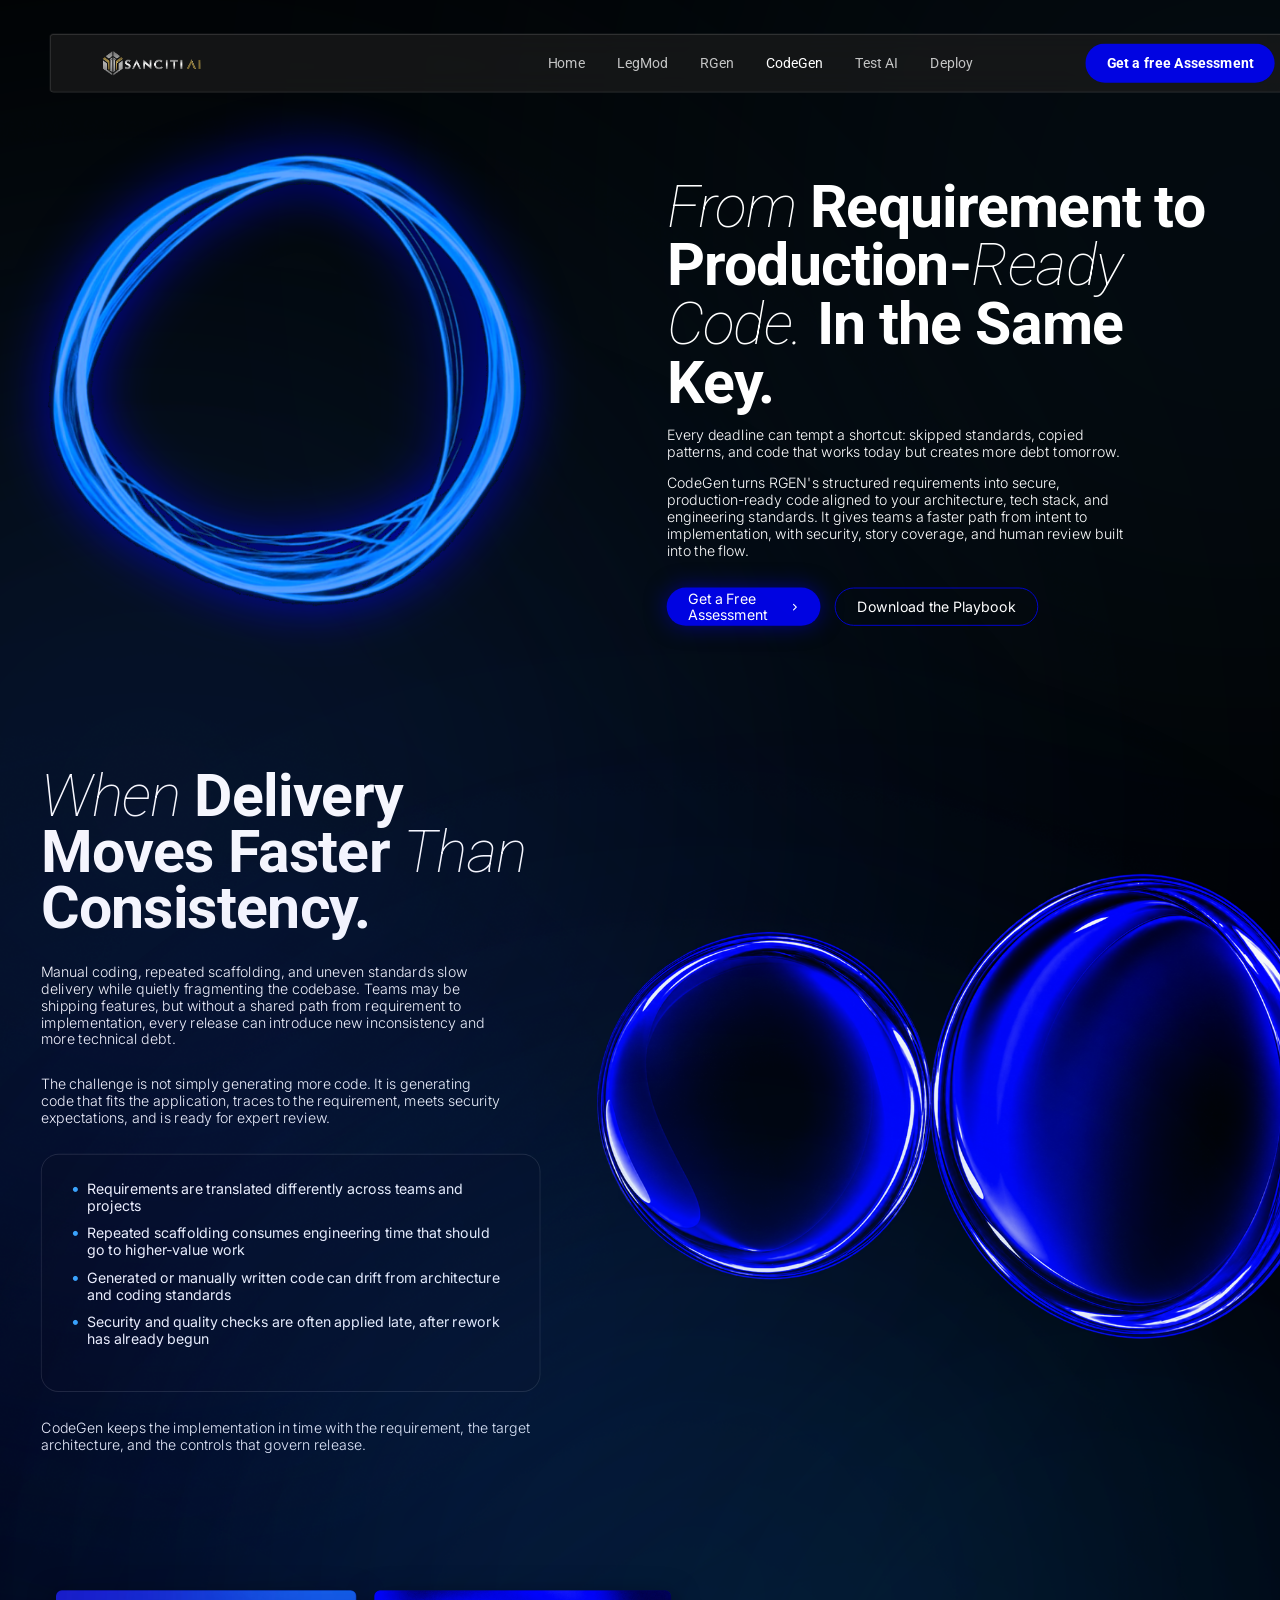
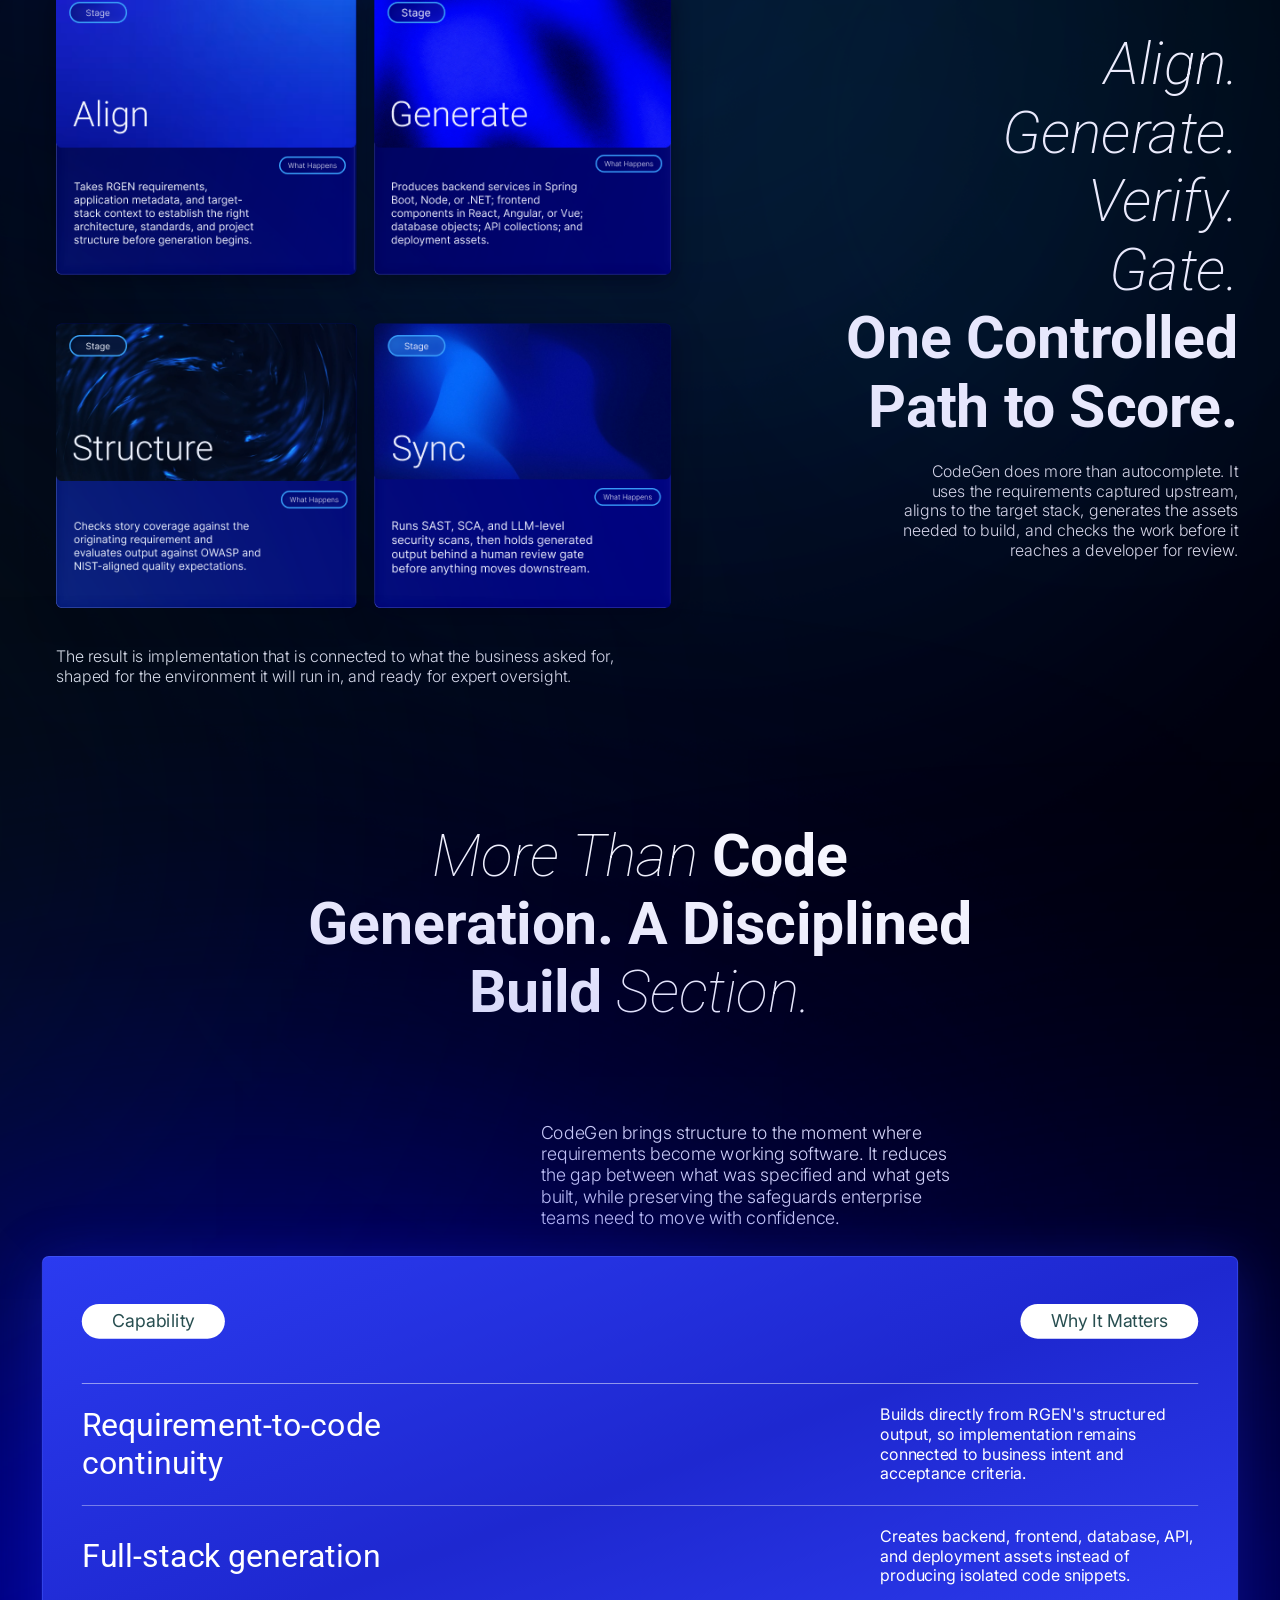
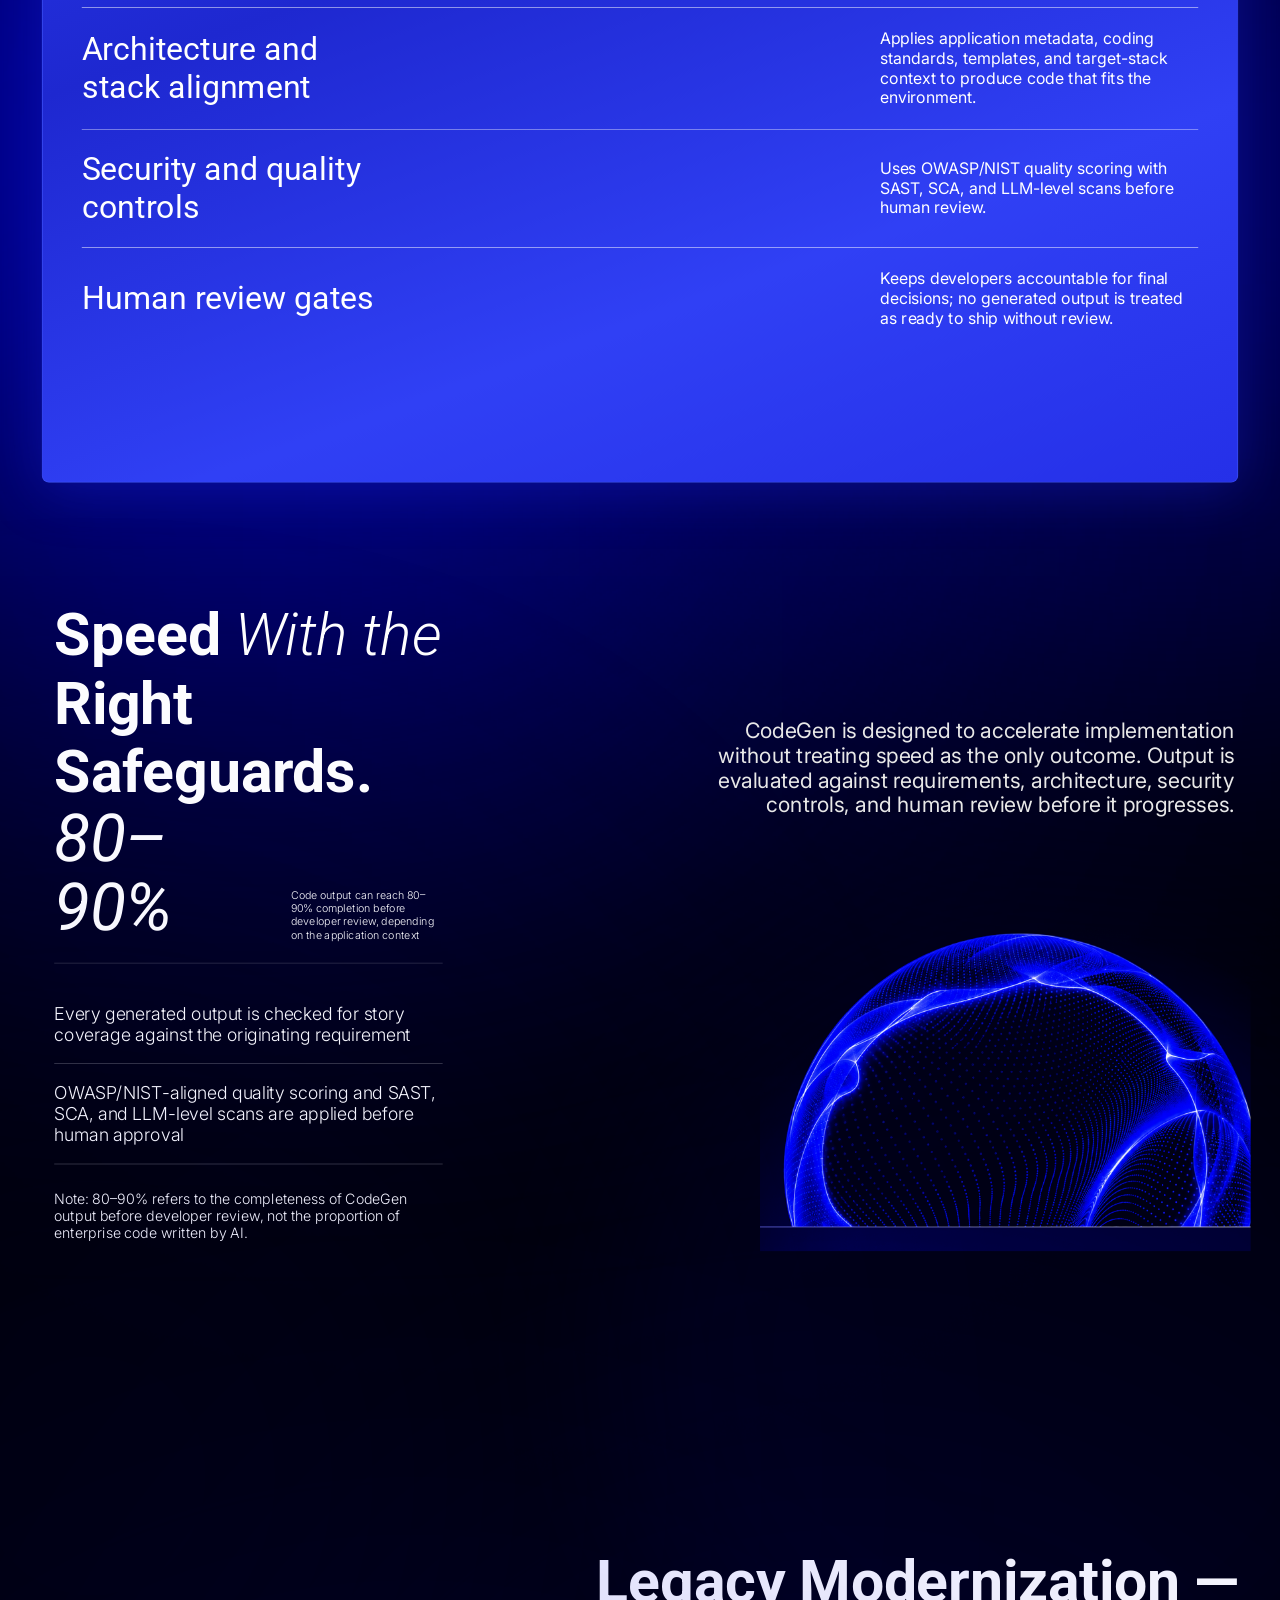
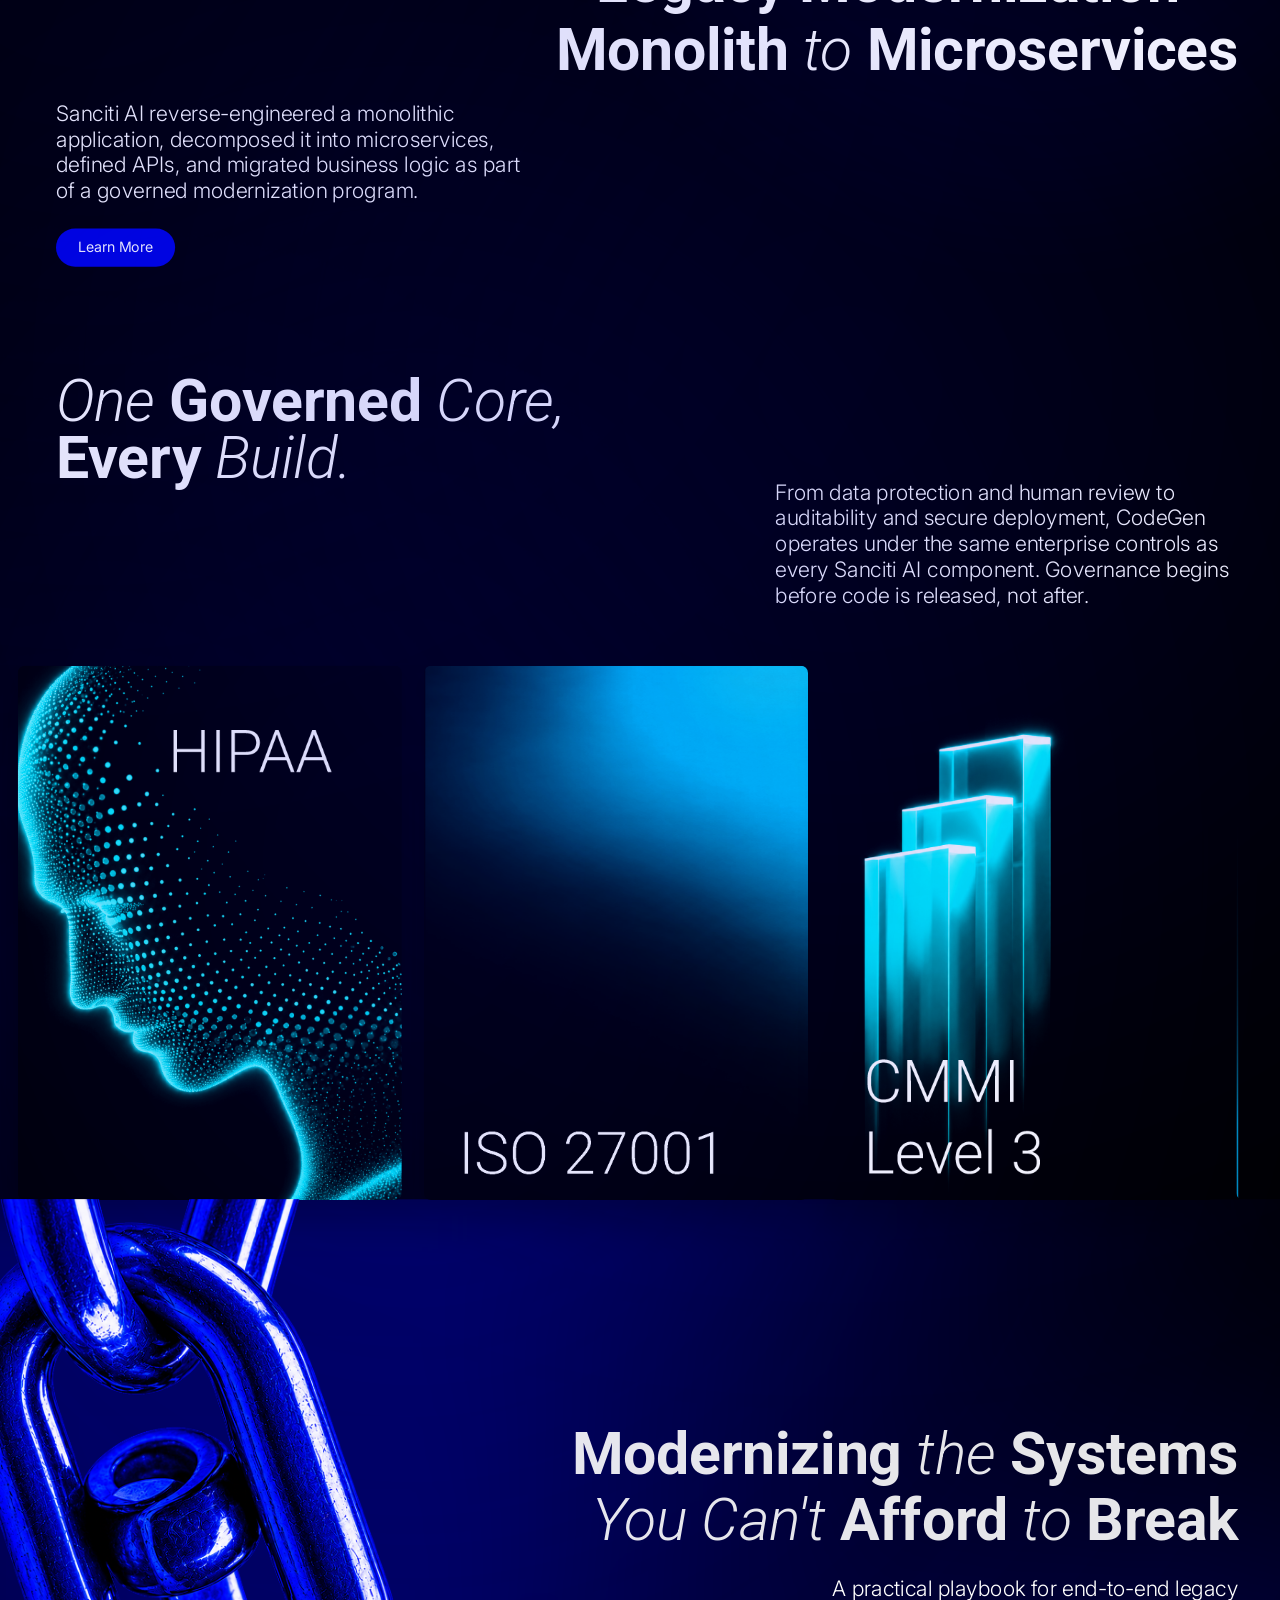
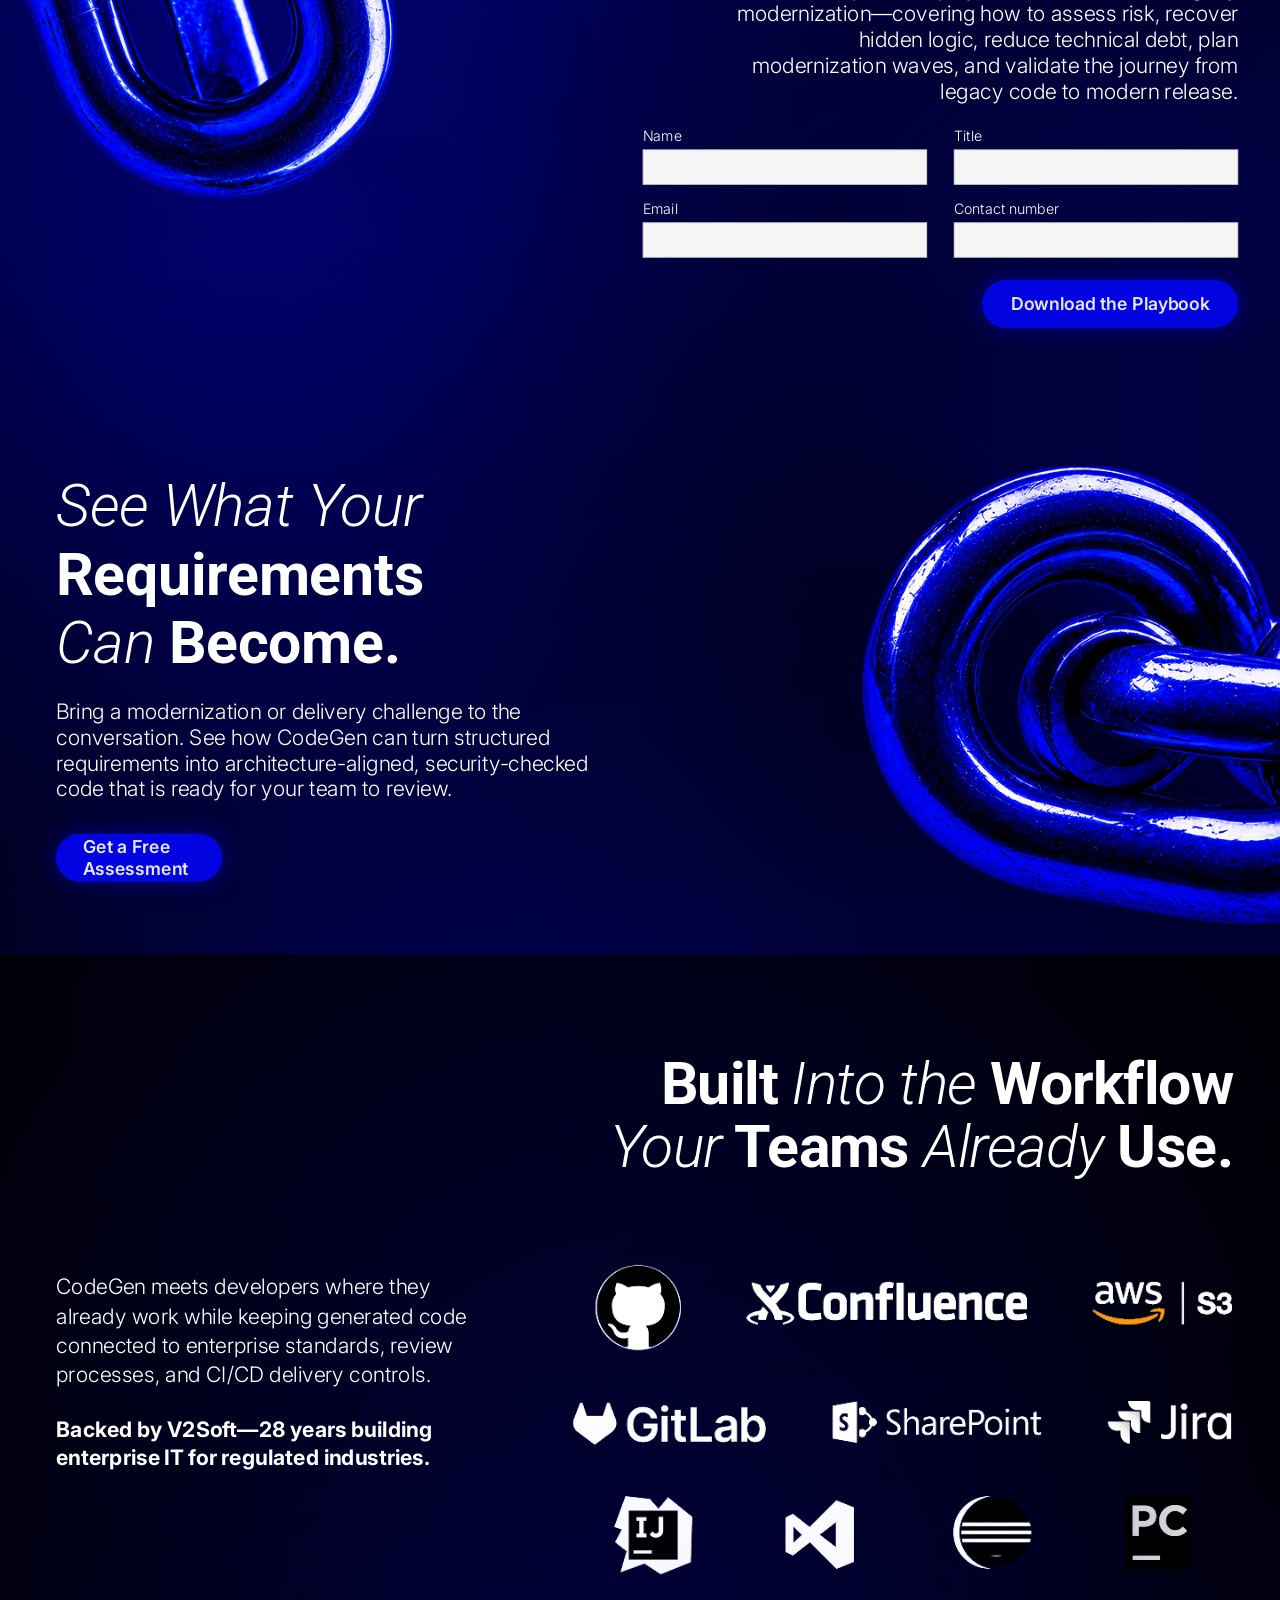
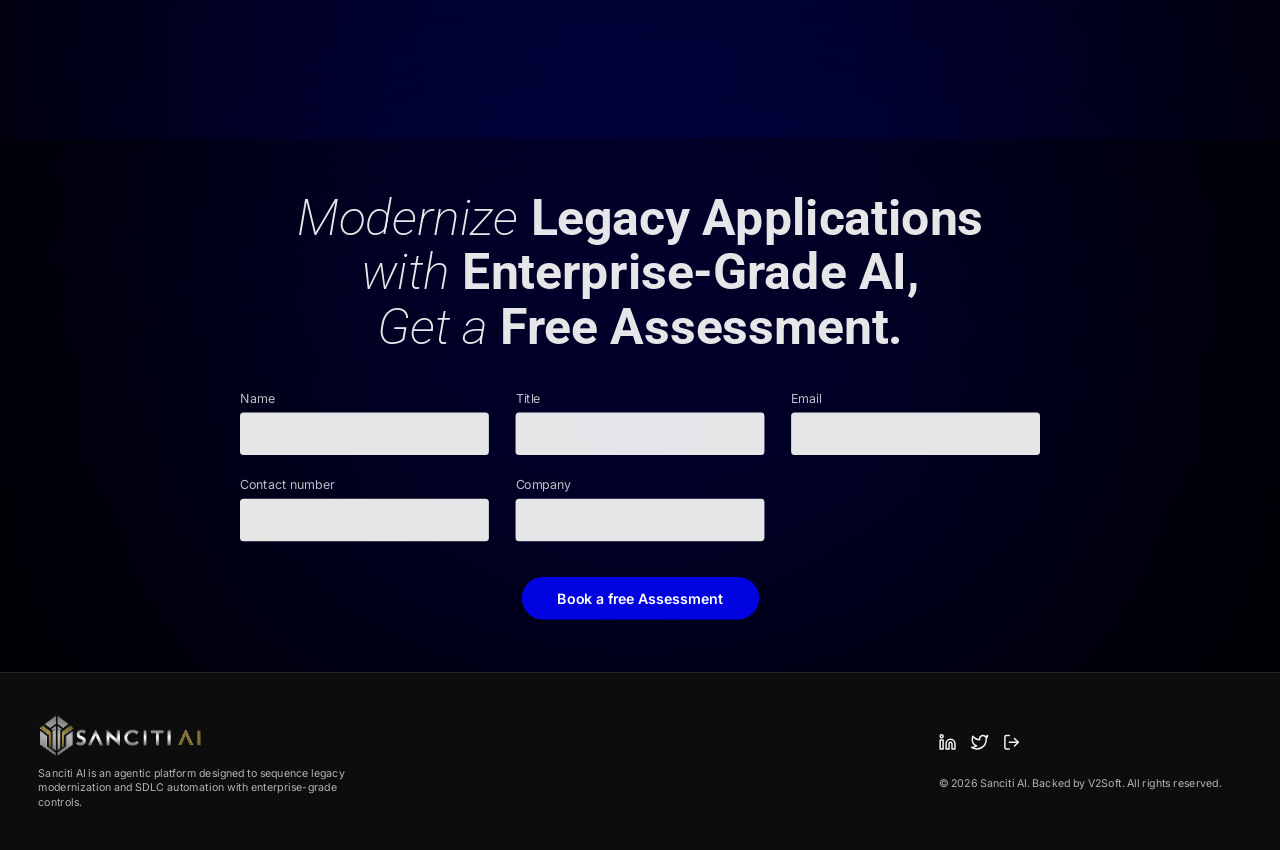
==== codegen.html @ cb91d658 "chore: standardize navigation bar (desktop and mobile) across all pages to match index.html exact pa" ====
<!DOCTYPE html>
<html lang="en">

<head>
  <meta charset="utf-8" />
  <meta content="width=device-width, initial-scale=1.0" name="viewport" />
  <title>Sanciti AI — CodeGen: Autonomous Enterprise Code Generation</title>
  <link href="https://fonts.googleapis.com" rel="preconnect" />
  <link crossorigin="" href="https://fonts.gstatic.com" rel="preconnect" />
  <link
    href="https://fonts.googleapis.com/css2?family=Inter:ital,wght@0,100..900;1,100..900&family=Roboto:ital,wght@0,100..900;1,100..900&display=swap"
    rel="stylesheet" />
  <link href="assets/css/style.css" rel="stylesheet" />
  <link href="assets/css/codegen.css?v=20260905-7" rel="stylesheet" />
  <link href="assets/css/codegen-mobile.css?v=20260905-9" rel="stylesheet" />
</head>

<body class="codegen-body">

  <!-- ================= SCALER FOR DESKTOP (1440px Figma Base Stage) ================= -->
  <div id="scaler">
    <div id="stage" class="codegen-stage" data-width="1440" style="height: 9956px;">

      <!-- ================= AMBIENT GLOW RASTER OVERLAYS (User-provided Figma PNGs) ================= -->
      <img class="cg-glow-img" src="assets/img/CodeGen/ambient-glow (1).png" alt="" style="position:absolute; left:0; top:0; width:1440px; pointer-events:none; z-index:1; mix-blend-mode:screen; opacity:0.28;" />
      <img class="cg-glow-img" src="assets/img/CodeGen/ambient-glow.png" alt="" style="position:absolute; left:0; top:750px; width:1440px; pointer-events:none; z-index:1; mix-blend-mode:screen; opacity:0.25;" />
      <img class="cg-glow-img" src="assets/img/CodeGen/ambient-glow (3).png" alt="" style="position:absolute; left:0; top:2500px; width:1440px; pointer-events:none; z-index:1; mix-blend-mode:screen; opacity:0.27;" />
      <img class="cg-glow-img" src="assets/img/CodeGen/ambient-glow (4).png" alt="" style="position:absolute; left:0; top:5400px; width:1149px; pointer-events:none; z-index:1; mix-blend-mode:screen; opacity:0.25;" />
      <img class="cg-glow-img" src="assets/img/CodeGen/codegen_playbook_cta_bg.png" alt="" style="position:absolute; left:0; top:6749px; width:1440px; height:1525px; pointer-events:none; z-index:1;" />

      <!-- ================= EXACT FIGMA CSS ROOT AMBIENT GLOWS ================= -->
      <div class="cg-ambient-glow" style="position:absolute; width:1383px; height:1288px; left:-520px; top:256px; background:#3FAEFF; opacity:0.13; filter:blur(300px); pointer-events:none; z-index:1;"></div>
      <div class="cg-ambient-glow" style="position:absolute; width:987px; height:987px; left:902px; top:-265px; background:#3FAEFF; opacity:0.13; filter:blur(355px); pointer-events:none; z-index:1;"></div>
      <div class="cg-ambient-glow" style="position:absolute; width:900px; height:900px; left:800px; top:1500px; background:rgba(42, 214, 223, 0.2); opacity:0.1; filter:blur(90px); pointer-events:none; z-index:1;"></div>
      <div class="cg-ambient-glow" style="position:absolute; width:959px; height:963px; left:691px; top:4645px; background:#0104E1; opacity:0.08; filter:blur(90px); pointer-events:none; z-index:1;"></div>
      <div class="cg-ambient-glow" style="position:absolute; width:1190px; height:1155px; left:-161px; top:7792px; background:rgba(1, 4, 225, 0.4); opacity:0.13; filter:blur(300px); pointer-events:none; z-index:1;"></div>
      <div class="cg-ambient-glow" style="position:absolute; width:1096px; height:1484px; left:171px; top:8286px; background:#0104E1; opacity:0.13; filter:blur(300px); pointer-events:none; z-index:1;"></div>

      <!-- ================= NAV ================= -->
      <div class="abs desktop-nav" style="left:0; right:0; margin:0 auto; top:38px; width:1400px; height:66px; z-index:50;">
        <div class="abs"
          style="left:0; top:0; width:100%; height:100%; background:rgba(30, 30, 30, 0.65); backdrop-filter:blur(16px); -webkit-backdrop-filter:blur(16px); border:1px solid rgba(255, 255, 255, 0.15); border-radius:4px;">
        </div>
        <a class="abs" href="index.html"
          style="left:59px; top:17px; display:flex; align-items:center; z-index:10;">
          <img alt="Sanciti AI" src="assets/img/sancitiailogo.png"
            style="height:32px; width:auto; object-fit:contain;" />
        </a>
        <div class="abs font-disp desktop-nav-menu"
          style="display:flex; align-items:center; left:560px; top:23px; width:600px; font-size:16px; gap:36px; color:#fff;">
          <span class="nav-link" style="color:rgba(255,255,255,.75); cursor:pointer;" onclick="window.location.href='index.html';">Home</span>
          <span class="nav-link" style="color:rgba(255,255,255,.75); cursor:pointer;" onclick="window.location.href='legmod.html';">LegMod</span>
          <span class="nav-link" style="color:rgba(255,255,255,.75); cursor:pointer;" onclick="window.location.href='rgen.html';">RGen</span>
          <span class="nav-link" style="color:#fff; cursor:pointer;" onclick="window.location.href='codegen.html';">CodeGen</span>
          <span class="nav-link" style="color:rgba(255,255,255,.75); cursor:pointer;" onclick="window.location.href='testai.html';">Test AI</span>
          <span class="nav-link" style="color:rgba(255,255,255,.75); cursor:pointer;" onclick="window.location.href='deploy.html';">Deploy</span>
        </div>
        <div class="abs pill"
          style="right:22px; top:11px; padding:0 24px; height:44px; background:#0104E1; border-radius:999px; display:flex; align-items:center; justify-content:center; cursor:pointer;"
          onclick="scrollToAssessment(event)">
          <span class="font-disp" style="color:#FFFFFF; font-size:16px; font-weight:bold; white-space:nowrap;">Get a free Assessment</span>
        </div>
      </div>

      <!-- ================= 1. HERO SECTION (0 - 850px) ================= -->
      <section class="cg-hero">
        <!-- Left: Glowing Blue Orbital Cadenza Ring Animation -->
        <div class="cg-hero-visual">
          <video class="cg-hero-circle-vid" id="cgHeroVidDesk" autoplay loop muted playsinline webkit-playsinline aria-label="Sanciti CodeGen Logic Ring Video">
            <source src="assets/vids/circle-animation.webm" type="video/webm">
            <source src="assets/vids/circle-animation.mp4" type="video/mp4">
          </video>
          <canvas id="cgHeroCanvasDesk" class="cg-hero-circle-canvas" width="550" height="550"></canvas>
        </div>

        <!-- Right: Hero Typography Block -->
        <div class="cg-hero-text-block">
          <h1 class="cg-hero-heading">
            <span class="light-italic">From</span> <span class="bold-white">Requirement to</span><br />
            <span class="bold-white">Production-</span><span class="light-italic">Ready</span><br />
            <span class="light-italic">Code.</span> <span class="bold-white">In the Same</span><br />
            <span class="bold-white">Key.</span>
          </h1>
          <p class="cg-hero-desc">
            Every deadline can tempt a shortcut: skipped standards, copied patterns, and code that works today but creates more debt tomorrow.
          </p>
          <p class="cg-hero-desc">
            CodeGen turns RGEN's structured requirements into secure, production-ready code aligned to your architecture, tech stack, and engineering standards. It gives teams a faster path from intent to implementation, with security, story coverage, and human review built into the flow.
          </p>
          <div class="cg-hero-cta-row">
            <a class="cg-btn-primary" href="javascript:void(0)" onclick="scrollToAssessment(event)">
              <span>Get a Free Assessment</span>
              <svg width="16" height="16" viewBox="0 0 16 16" fill="none">
                <path d="M6 3L11 8L6 13" stroke="#FFFFFF" stroke-width="2" stroke-linecap="round" stroke-linejoin="round" />
              </svg>
            </a>
            <a class="cg-btn-secondary" href="javascript:void(0)" onclick="scrollToAssessment(event)">
              <span>Download the Playbook</span>
            </a>
          </div>
        </div>
      </section>

      <!-- ================= 2. CHALLENGE SECTION (800 - 1664px) ================= -->
      <section class="cg-challenge">
        <!-- Figma Challenge Section Glows -->
        <div class="cg-sec-glow" style="position:absolute; width:1465px; height:1364px; left:-560px; top:-17px; background:rgba(1, 4, 225, 0.5); opacity:0.13; filter:blur(300px); pointer-events:none; z-index:1;"></div>
        <div class="cg-sec-glow" style="position:absolute; width:1136px; height:1136px; left:212px; top:431px; background:rgba(42, 214, 223, 0.7); opacity:0.13; filter:blur(300px); pointer-events:none; z-index:1;"></div>

        <div class="cg-challenge-left">
          <h2 class="cg-challenge-heading">
            <span class="light-italic">When</span> <span class="bold-white">Delivery</span><br />
            <span class="bold-white">Moves Faster</span> <span class="light-italic">Than</span><br />
            <span class="bold-white">Consistency.</span>
          </h2>
          <p class="cg-challenge-desc">
            Manual coding, repeated scaffolding, and uneven standards slow delivery while quietly fragmenting the codebase. Teams may be shipping features, but without a shared path from requirement to implementation, every release can introduce new inconsistency and more technical debt.
          </p>
          <p class="cg-challenge-desc">
            The challenge is not simply generating more code. It is generating code that fits the application, traces to the requirement, meets security expectations, and is ready for expert review.
          </p>
          <!-- Challenge Glass Card -->
          <div class="cg-challenge-card">
            <ul class="cg-challenge-list">
              <li>Requirements are translated differently across teams and projects</li>
              <li>Repeated scaffolding consumes engineering time that should go to higher-value work</li>
              <li>Generated or manually written code can drift from architecture and coding standards</li>
              <li>Security and quality checks are often applied late, after rework has already begun</li>
            </ul>
          </div>
          <p class="cg-challenge-foot">
            CodeGen keeps the implementation in time with the requirement, the target architecture, and the controls that govern release.
          </p>
        </div>

        <div class="cg-challenge-right">
          <img class="cg-challenge-spheres" src="assets/img/CodeGen/codegen_blue_spheres.png" alt="Blue Glass Spheres Visual" />
        </div>
      </section>

      <!-- ================= 3. HOW IT WORKS / PIPELINE STAGES (1664 - 2700px) ================= -->
      <section class="cg-how-it-works">
        <!-- Figma How-It-Works Glows -->
        <div class="cg-sec-glow" style="position:absolute; width:1383px; height:1288px; left:-1027px; top:421px; background:rgba(63, 174, 255, 0.8); opacity:0.13; filter:blur(300px); pointer-events:none; z-index:1;"></div>
        <div class="cg-sec-glow" style="position:absolute; width:1504px; height:1667px; left:211px; top:-295px; background:rgba(1, 4, 225, 0.8); opacity:0.13; filter:blur(300px); pointer-events:none; z-index:1;"></div>

        <!-- 4 Stage Cards Grid -->
        <div class="cg-stages-grid">
          <!-- Stage 1: Align -->
          <div class="cg-stage-card">
            <img src="assets/img/CodeGen/Group_16.png" alt="Stage 1: Align" style="width: 100%; height: 100%; object-fit: contain; display: block;" />
          </div>

          <!-- Stage 2: Generate -->
          <div class="cg-stage-card">
            <img src="assets/img/CodeGen/Group_15.png" alt="Stage 2: Generate" style="width: 100%; height: 100%; object-fit: contain; display: block;" />
          </div>

          <!-- Stage 3: Structure -->
          <div class="cg-stage-card">
            <img src="assets/img/CodeGen/Group_17.png" alt="Stage 3: Structure" style="width: 100%; height: 100%; object-fit: contain; display: block;" />
          </div>

          <!-- Stage 4: Sync -->
          <div class="cg-stage-card">
            <img src="assets/img/CodeGen/Group_18.png" alt="Stage 4: Sync" style="width: 100%; height: 100%; object-fit: contain; display: block;" />
          </div>
        </div>

        <!-- Right Side: Section Titles -->
        <div class="cg-how-right">
          <h2 class="cg-how-title">
            <span class="light-italic">Align.</span><br />
            <span class="light-italic">Generate.</span><br />
            <span class="light-italic">Verify.</span><br />
            <span class="light-italic">Gate.</span><br />
            <span class="bold-white">One Controlled</span><br />
            <span class="bold-white">Path to Score.</span>
          </h2>
          <p class="cg-how-desc">
            CodeGen does more than autocomplete. It uses the requirements captured upstream, aligns to the target stack, generates the assets needed to build, and checks the work before it reaches a developer for review.
          </p>
        </div>

        <!-- Full-width Bottom Footnote -->
        <div class="cg-how-footer-text">
          The result is implementation that is connected to what the business asked for, shaped for the environment it will run in, and ready for expert oversight.
        </div>
      </section>

      <!-- ================= 4. DIFFERENTIATION TABLE (2700 - 4246px) ================= -->
      <section class="cg-differentiation">
        <!-- Figma Frame 171 Glow Ellipses -->
        <div class="cg-frame171-glow" style="position:absolute; width:1883px; height:987px; left:calc(50% - 1883px/2 + 0.5px); top:561px; pointer-events:none; z-index:1;">
          <div style="position:absolute; width:687px; height:687px; left:1196px; top:181px; background:#0104E1; filter:blur(302px);"></div>
          <div style="position:absolute; width:987px; height:987px; left:0px; top:0px; background:#0104E1; filter:blur(302px);"></div>
        </div>

        <div class="cg-diff-header">
          <h2 class="cg-diff-title">
            <span class="light-italic">More Than</span> <span class="bold-white">Code</span><br />
            <span class="bold-white">Generation. A Disciplined</span><br />
            <span class="bold-white">Build</span> <span class="light-italic">Section.</span>
          </h2>
          <p class="cg-diff-intro">
            CodeGen brings structure to the moment where requirements become working software. It reduces the gap between what was specified and what gets built, while preserving the safeguards enterprise teams need to move with confidence.
          </p>
        </div>

        <!-- Comparison Table Card -->
        <div class="cg-diff-card">
          <div class="cg-diff-table-head">
            <div class="cg-diff-pill">Capability</div>
            <div class="cg-diff-pill">Why It Matters</div>
          </div>

          <!-- Row 1 -->
          <div class="cg-diff-row">
            <div class="cg-diff-capability">Requirement-to-code continuity</div>
            <div class="cg-diff-matters">Builds directly from RGEN's structured output, so implementation remains connected to business intent and acceptance criteria.</div>
          </div>

          <!-- Row 2 -->
          <div class="cg-diff-row">
            <div class="cg-diff-capability">Full-stack generation</div>
            <div class="cg-diff-matters">Creates backend, frontend, database, API, and deployment assets instead of producing isolated code snippets.</div>
          </div>

          <!-- Row 3 -->
          <div class="cg-diff-row">
            <div class="cg-diff-capability">Architecture and stack alignment</div>
            <div class="cg-diff-matters">Applies application metadata, coding standards, templates, and target-stack context to produce code that fits the environment.</div>
          </div>

          <!-- Row 4 -->
          <div class="cg-diff-row">
            <div class="cg-diff-capability">Security and quality controls</div>
            <div class="cg-diff-matters">Uses OWASP/NIST quality scoring with SAST, SCA, and LLM-level scans before human review.</div>
          </div>

          <!-- Row 5 -->
          <div class="cg-diff-row">
            <div class="cg-diff-capability">Human review gates</div>
            <div class="cg-diff-matters">Keeps developers accountable for final decisions; no generated output is treated as ready to ship without review.</div>
          </div>
        </div>

        <div class="cg-diff-bottom-foot">
          One orchestrator. The right specialist at each stage. One governed path from legacy estate to modern release.
        </div>
      </section>

      <!-- ================= 5. OUTCOMES & METRICS (4246 - 5341px) ================= -->
      <section class="cg-outcomes">
        <div class="cg-outcomes-header">
          <h2 class="cg-outcomes-title">
            <span class="bold-white">Speed</span> <span class="light-italic">With the</span><br />
            <span class="bold-white">Right Safeguards.</span>
          </h2>
          <p class="cg-outcomes-intro">
            CodeGen is designed to accelerate implementation without treating speed as the only outcome. Output is evaluated against requirements, architecture, security controls, and human review before it progresses.
          </p>
        </div>

        <!-- Left Metrics Block -->
        <div class="cg-outcomes-left">
          <div class="cg-metric-stat-row">
            <div class="cg-metric-number">80–90%</div>
            <div class="cg-metric-subtext">Code output can reach 80–90% completion before developer review, depending on the application context</div>
          </div>
          <div class="cg-metric-item">
            Every generated output is checked for story coverage against the originating requirement
          </div>
          <div class="cg-metric-item">
            OWASP/NIST-aligned quality scoring and SAST, SCA, and LLM-level scans are applied before human approval
          </div>
          <div class="cg-metric-footnote">
            Note: 80–90% refers to the completeness of CodeGen output before developer review, not the proportion of enterprise code written by AI.
          </div>
        </div>

        <!-- Right Particle Dome Visual -->
        <div class="cg-outcomes-right">
          <img class="cg-particle-dome-img" src="assets/img/CodeGen/codegen_particle_dome.png" alt="Blue Wireframe Particle Dome" />
        </div>
      </section>

      <!-- ================= 6. CASE STUDY (5341 - 5700px) ================= -->
      <section class="cg-case-study">
        <h2 class="cg-case-title">
          <span class="bold-white">Legacy Modernization —</span><br />
          <span class="bold-white">Monolith</span> <span class="light-italic">to</span> <span class="bold-white">Microservices</span>
        </h2>
        <p class="cg-case-desc">
          Sanciti AI reverse-engineered a monolithic application, decomposed it into microservices, defined APIs, and migrated business logic as part of a governed modernization program.
        </p>
        <a class="cg-btn-learn-more" href="#codegen-playbook">Learn More</a>
      </section>

      <!-- ================= 7. ENTERPRISE TRUST & GOVERNANCE (5700 - 6749px) ================= -->
      <section class="cg-trust">
        <!-- Figma Trust Section Ambient Glows -->
        <div class="cg-sec-glow" style="position:absolute; width:891px; height:1065px; left:-342px; top:-972px; background:#0104E1; opacity:0.13; filter:blur(300px); pointer-events:none; z-index:1;"></div>
        <div class="cg-sec-glow" style="position:absolute; width:1236px; height:1152px; left:330px; top:-439px; background:#0104E1; opacity:0.13; filter:blur(300px); pointer-events:none; z-index:1;"></div>
        <div class="cg-sec-glow" style="position:absolute; width:1196px; height:1663px; left:-134px; top:-167px; background:#0104E1; opacity:0.13; filter:blur(300px); pointer-events:none; z-index:1;"></div>

        <div class="cg-trust-header">
          <h2 class="cg-trust-title">
            <span class="light-italic">One</span> <span class="bold-white">Governed</span> <span class="light-italic">Core,</span><br />
            <span class="bold-white">Every</span> <span class="light-italic">Build.</span>
          </h2>
          <p class="cg-trust-intro">
            From data protection and human review to auditability and secure deployment, CodeGen operates under the same enterprise controls as every Sanciti AI component. Governance begins before code is released, not after.
          </p>
        </div>

        <!-- Draggable / Scrollable Compliance Cards Strip -->
        <div class="cg-trust-scroll-track cert-scroll">
          <div class="cg-trust-card">
            <img src="assets/img/hipaa.png" alt="HIPAA Compliance" />
          </div>
          <div class="cg-trust-card">
            <img src="assets/img/iso.png" alt="ISO 27001 Certified" />
          </div>
          <div class="cg-trust-card">
            <img src="assets/img/cmmi.png" alt="CMMI Level 3" />
          </div>
          <div class="cg-trust-card">
            <img src="assets/img/owasp_nist.png" alt="OWASP and NIST Alignment" />
          </div>
          <div class="cg-trust-card">
            <img src="assets/img/single_tenant.png" alt="Single-Tenant VPC Security" />
          </div>
          <div class="cg-trust-card">
            <img src="assets/img/audit_grade.png" alt="Audit-Grade Traceability" />
          </div>
        </div>
      </section>

      <!-- ================= 8. PLAYBOOK LEAD FORM (6749 - 7601px) ================= -->
      <section class="cg-playbook" id="codegen-playbook">
        <!-- Left: Blue Metallic Chain Link Visual -->
        <div class="cg-playbook-left">
          <img class="cg-playbook-chain-img" src="assets/img/CodeGen/codegen_chain_link.png?v=20260905-2" alt="Blue Metallic Chain Link" />
        </div>

        <!-- Right: Lead Capture Form -->
        <div class="cg-playbook-right">
          <h2 class="cg-playbook-title">
            <span class="bold-white">Modernizing</span> <span class="light-italic">the</span> <span class="bold-white">Systems</span><br />
            <span class="light-italic">You Can't</span> <span class="bold-white">Afford</span> <span class="light-italic">to</span> <span class="bold-white">Break</span>
          </h2>
          <p class="cg-playbook-desc">
            A practical playbook for end-to-end legacy modernization—covering how to assess risk, recover hidden logic, reduce technical debt, plan modernization waves, and validate the journey from legacy code to modern release.
          </p>

          <form class="cg-playbook-form" action="submit_form.php" method="POST" onsubmit="handlePlaybookDownload(event)">
            <input type="hidden" name="source" value="codegen" />

            <div class="cg-form-group">
              <label class="cg-form-label">Name</label>
              <input class="cg-form-input" name="Name" type="text" placeholder="" required />
            </div>

            <div class="cg-form-group">
              <label class="cg-form-label">Title</label>
              <input class="cg-form-input" name="Title" type="text" placeholder="" required />
            </div>

            <div class="cg-form-group">
              <label class="cg-form-label">Email</label>
              <input class="cg-form-input" name="Email" type="email" placeholder="" required />
            </div>

            <div class="cg-form-group">
              <label class="cg-form-label">Contact number</label>
              <input class="cg-form-input" name="Contact number" type="tel" placeholder="" required />
            </div>

            <div class="cg-form-submit-row">
              <button type="submit" class="cg-btn-primary">
                <span>Download the Playbook</span>
              </button>
            </div>
          </form>
        </div>
      </section>

      <!-- ================= 9. CONVERSATION CTA / CASE STUDIES (7601 - 8274px) ================= -->
      <section class="cg-cta-section" id="case-studies">
        <div class="cg-cta-left">
          <h2 class="cg-cta-title">
            <span class="light-italic">See What Your</span><br />
            <span class="bold-white">Requirements</span><br />
            <span class="light-italic">Can</span> <span class="bold-white">Become.</span>
          </h2>
          <p class="cg-cta-desc">
            Bring a modernization or delivery challenge to the conversation. See how CodeGen can turn structured requirements into architecture-aligned, security-checked code that is ready for your team to review.
          </p>
          <a class="cg-btn-primary" href="javascript:void(0)" onclick="scrollToAssessment(event)">Get a Free Assessment</a>
        </div>

        <div class="cg-cta-right">
          <img class="cg-cta-loop-img" src="assets/img/CodeGen/codegen_chain_loop_cta.png?v=20260905-2" alt="Blue Chain Loop Visual" />
        </div>
      </section>

      <!-- ================= 10. ECOSYSTEM / INTEGRATIONS (8274 - 9156px) ================= -->
      <section class="cg-ecosystem">
        <!-- Figma Ecosystem Glow -->
        <div class="cg-sec-glow" style="position:absolute; width:1096px; height:1484px; left:171px; top:12px; background:#0104E1; opacity:0.13; filter:blur(300px); pointer-events:none; z-index:1;"></div>

        <h2 class="cg-eco-title">
          <span class="bold-white">Built</span> <span class="light-italic">Into the</span> <span class="bold-white">Workflow</span><br />
          <span class="light-italic">Your</span> <span class="bold-white">Teams</span> <span class="light-italic">Already</span> <span class="bold-white">Use.</span>
        </h2>

        <div class="cg-eco-left">
          <p class="cg-eco-desc">
            CodeGen meets developers where they already work while keeping generated code connected to enterprise standards, review processes, and CI/CD delivery controls.
          </p>
          <p class="cg-eco-backed">
            Backed by V2Soft—28 years building enterprise IT for regulated industries.
          </p>
        </div>

        <div class="cg-eco-right">
          <img class="cg-tools-grid-img" src="assets/img/CodeGen/codegen_tools_grid.png?v=20260905-2" alt="Supported Developer Tools and Workflows" />
        </div>
      </section>

      <!-- ================= 11. FOOTER (Exact Match to index.html) ================= -->
      
      <!-- ================= CENTERED PLAYBOOK (BEFORE FOOTER) ================= -->
      <div id="centered-playbook" class="abs centered-playbook"
        style="left:0; top:9156px; width:1440px; height:600px; display:flex; flex-direction:column; align-items:center; justify-content:center; background: transparent; z-index:10;">
        <div class="abs" style="left:50%; top:50%; transform:translate(-50%, -50%); width:1000px; height:600px; background:#0104E1; opacity:0.15; filter:blur(200px); pointer-events:none; z-index:-1;"></div>
        <div style="text-align:center; margin-bottom:40px;">
          <p class="font-disp" style="font-size:56px; line-height:1.1; margin:0; color:rgba(255,255,255,.9);">
            <span style="font-weight:200; font-style:italic;">Modernize</span> <span style="font-weight:700;">Legacy Applications</span><br />
            <span style="font-weight:200; font-style:italic;">with</span> <span style="font-weight:700;">Enterprise-Grade AI,</span><br />
            <span style="font-weight:200; font-style:italic;">Get a</span> <span style="font-weight:700;">Free Assessment.</span>
          </p>
        </div>

        <form action="submit_form.php" method="POST"
          style="display:grid; grid-template-columns:1fr 1fr 1fr; gap:24px 30px; width:900px;"
          onsubmit="handleAssessmentSubmit(event)">
          <input type="hidden" name="source" value="index" />
          <div style="display:flex; flex-direction:column; gap:8px;">
            <span class="font-body" style="font-size:14px; color:rgba(255,255,255,.75);">Name</span>
            <input name="Name" style="height:48px; width:100%; background:rgba(255,255,255,.9); border:none; border-radius:4px; padding:0 16px; font-size:16px; box-sizing:border-box;" type="text" required />
          </div>
          <div style="display:flex; flex-direction:column; gap:8px;">
            <span class="font-body" style="font-size:14px; color:rgba(255,255,255,.75);">Title</span>
            <input name="Title" style="height:48px; width:100%; background:rgba(255,255,255,.9); border:none; border-radius:4px; padding:0 16px; font-size:16px; box-sizing:border-box;" type="text" required />
          </div>
          <div style="display:flex; flex-direction:column; gap:8px;">
            <span class="font-body" style="font-size:14px; color:rgba(255,255,255,.75);">Email</span>
            <input name="Email" style="height:48px; width:100%; background:rgba(255,255,255,.9); border:none; border-radius:4px; padding:0 16px; font-size:16px; box-sizing:border-box;" type="email" required />
          </div>
          <div style="display:flex; flex-direction:column; gap:8px;">
            <span class="font-body" style="font-size:14px; color:rgba(255,255,255,.75);">Contact number</span>
            <input name="Contact number" style="height:48px; width:100%; background:rgba(255,255,255,.9); border:none; border-radius:4px; padding:0 16px; font-size:16px; box-sizing:border-box;" type="tel" required />
          </div>
          <div style="display:flex; flex-direction:column; gap:8px;">
            <span class="font-body" style="font-size:14px; color:rgba(255,255,255,.75);">Company</span>
            <input name="Company" style="height:48px; width:100%; background:rgba(255,255,255,.9); border:none; border-radius:4px; padding:0 16px; font-size:16px; box-sizing:border-box;" type="text" required />
          </div>

          <div style="grid-column: 1 / -1; display:flex; justify-content:center; margin-top:16px;">
            <button type="submit" class="pill"
              style="padding:14px 40px; background:#0104E1; border:none; border-radius:50px; text-align:center; cursor:pointer;">
              <span class="font-body" style="font-size:16px; color:#FFFFFF; font-weight:600;">Book a free Assessment</span>
            </button>
          </div>
        </form>
      </div>

      <footer class="abs desktop-footer sanciti-footer"
        style="left:0; top:9756px; width:1440px; height:200px; background:#0D0D0D; border-top:1px solid rgba(255, 255, 255, 0.101961); box-sizing:border-box; padding:40px 18px 40px 43px; display:flex; flex-direction:row; align-items:center; justify-content:space-between;">
        <div class="footer-brand">
          <div class="footer-logo">
            <img src="assets/img/sancitiailogo.png" alt="Sanciti AI" />
          </div>
          <p class="footer-desc">
            Sanciti AI is an agentic platform designed to sequence legacy modernization and SDLC automation with enterprise-grade controls.
          </p>
        </div>

        <div class="footer-frame179">
          <div class="footer-socials">
            <a href="#" aria-label="LinkedIn" class="social-link">
              <svg width="20" height="20" viewBox="0 0 24 24" fill="none" stroke="#FFFFFF" stroke-width="2" stroke-linecap="round" stroke-linejoin="round">
                <path d="M16 8a6 6 0 0 1 6 6v7h-4v-7a2 2 0 0 0-2-2 2 2 0 0 0-2 2v7h-4v-7a6 6 0 0 1 6-6z"></path>
                <rect x="2" y="9" width="4" height="12"></rect>
                <circle cx="4" cy="4" r="2"></circle>
              </svg>
            </a>
            <a href="#" aria-label="Twitter" class="social-link">
              <svg width="20" height="20" viewBox="0 0 24 24" fill="none" stroke="#FFFFFF" stroke-width="2" stroke-linecap="round" stroke-linejoin="round">
                <path d="M23 3a10.9 10.9 0 0 1-3.14 1.53 4.48 4.48 0 0 0-7.86 3v1A10.66 10.66 0 0 1 3 4s-4 9 5 13a11.64 11.64 0 0 1-7 2c9 5 20 0 20-11.5a4.5 4.5 0 0 0-.08-.83A7.72 7.72 0 0 0 23 3z"></path>
              </svg>
            </a>
            <a href="#" aria-label="Portal" class="social-link">
              <svg width="20" height="20" viewBox="0 0 24 24" fill="none" stroke="#FFFFFF" stroke-width="2" stroke-linecap="round" stroke-linejoin="round">
                <path d="M9 21H5a2 2 0 0 1-2-2V5a2 2 0 0 1 2-2h4"></path>
                <polyline points="16 17 21 12 16 7"></polyline>
                <line x1="21" y1="12" x2="9" y2="12"></line>
              </svg>
            </a>
          </div>

          <div class="footer-copyright">
            &copy; 2026 Sanciti AI. Backed by V2Soft. All rights reserved.
          </div>
        </div>
      </footer>

    </div><!-- /#stage -->
  </div><!-- /#scaler -->

  <!-- ================= MOBILE CONTAINER (<= 768px Fluid Responsive) ================= -->
  <div id="mobile-container">
    <!-- Sticky Mobile Header -->
    <!-- ================= MOBILE HEADER (< 768px) ================= -->
  <!-- ================= MOBILE HEADER (< 768px) ================= -->
  <header class="mobile-header" id="mobileHeader">
    <div class="mobile-header-inner">
      <a class="mobile-logo" href="index.html" aria-label="Sanciti AI">
        <img alt="Sanciti AI" src="assets/img/sancitiailogo.png" />
      </a>
      <div class="mobile-header-right">
        <a class="mobile-demo-btn pill" href="javascript:void(0)" id="mobileDemoBtn" onclick="scrollToAssessment(event)" style="background:#0104E1;">
          <span style="color:#FFFFFF;">Get a free Assessment</span>
        </a>
        <button class="mobile-menu-toggle" id="mobileMenuToggle" aria-label="Toggle navigation" aria-expanded="false"
          onclick="toggleMobileMenu()">
          <span class="hamburger-bar"></span>
          <span class="hamburger-bar"></span>
          <span class="hamburger-bar"></span>
        </button>
      </div>
    </div>
    <!-- Mobile Navigation Drawer -->
    <div class="mobile-nav-drawer" id="mobileNavDrawer">
      <nav class="mobile-nav-links font-disp">
        <a href="index.html" class="mobile-nav-item ">Home</a>
        <a href="legmod.html" class="mobile-nav-item ">LegMod</a>
        <a href="rgen.html" class="mobile-nav-item ">RGen</a>
        <a href="codegen.html" class="mobile-nav-item active">CodeGen</a>
        <a href="testai.html" class="mobile-nav-item ">Test AI</a>
        <a href="deploy.html" class="mobile-nav-item ">Deploy</a>
        <div class="mobile-nav-cta pill" onclick="scrollToAssessment(event)" style="background:#0104E1;">
          <span style="color:#FFFFFF;">Get a Free Assessment</span>
        </div>
      </nav>
    </div>
  </header>

    <!-- 1. Mobile Hero -->
    <section class="cg-mob-section cg-mob-hero">
      <h1 class="cg-mob-title">
        <span class="light-italic">From</span> <span class="bold-white">Requirement to</span><br />
        <span class="bold-white">Production-</span><span class="light-italic">Ready</span><br />
        <span class="light-italic">Code.</span> <span class="bold-white">In the Same Key.</span>
      </h1>
      <p class="cg-mob-desc">
        Every deadline can tempt a shortcut: skipped standards, copied patterns, and code that works today but creates more debt tomorrow.
      </p>
      <p class="cg-mob-desc">
        CodeGen turns RGEN's structured requirements into secure, production-ready code aligned to your architecture, tech stack, and engineering standards.
      </p>
      <div class="cg-mob-btn-row">
        <a class="cg-mob-btn-primary" href="javascript:void(0)" onclick="scrollToAssessment(event)">Get a Free Assessment &rarr;</a>
        <a class="cg-mob-btn-secondary" href="javascript:void(0)" onclick="scrollToAssessment(event)">Download the Playbook</a>
      </div>
      <div class="cg-mob-hero-visual">
        <video class="cg-mob-hero-circle-vid" id="cgHeroVidMob" autoplay loop muted playsinline webkit-playsinline aria-label="Sanciti CodeGen Logic Ring Video">
          <source src="assets/vids/circle-animation.webm" type="video/webm">
          <source src="assets/vids/circle-animation.mp4" type="video/mp4">
        </video>
        <canvas id="cgHeroCanvasMob" class="cg-mob-hero-circle-canvas" width="320" height="320"></canvas>
      </div>
    </section>

    <!-- 2. Mobile Challenge -->
    <section class="cg-mob-section">
      <h2 class="cg-mob-title">
        <span class="light-italic">When</span> <span class="bold-white">Delivery</span><br />
        <span class="bold-white">Moves Faster</span> <span class="light-italic">Than</span><br />
        <span class="bold-white">Consistency.</span>
      </h2>
      <p class="cg-mob-desc">
        Manual coding, repeated scaffolding, and uneven standards slow delivery while quietly fragmenting the codebase.
      </p>
      <div class="cg-mob-card">
        <ul class="cg-challenge-list">
          <li>Requirements are translated differently across teams and projects</li>
          <li>Repeated scaffolding consumes engineering time that should go to higher-value work</li>
          <li>Generated or manually written code can drift from architecture and coding standards</li>
          <li>Security and quality checks are often applied late, after rework has already begun</li>
        </ul>
      </div>
      <p class="cg-mob-desc">
        CodeGen keeps the implementation in time with the requirement, the target architecture, and the controls that govern release.
      </p>
      <div class="cg-mob-spheres-wrap">
        <img class="cg-mob-spheres-img" src="assets/img/CodeGen/codegen_blue_spheres.png" alt="Blue Spheres" />
      </div>
    </section>

    <!-- 3. Mobile How It Works -->
    <section class="cg-mob-section">
      <h2 class="cg-mob-title">
        <span class="light-italic">Align. Generate.</span><br />
        <span class="light-italic">Verify. Gate.</span><br />
        <span class="bold-white">One Controlled</span><br />
        <span class="bold-white">Path to Score.</span>
      </h2>
      <p class="cg-mob-desc">
        CodeGen does more than autocomplete. It uses requirements captured upstream, aligns to the target stack, generates needed assets, and checks work before developer review.
      </p>

      <div class="cg-mob-stages-list">
        <!-- Stage 1 -->
        <div class="cg-mob-stage-card">
          <img src="assets/img/CodeGen/Group_16.png" alt="Align" style="width: 100%; height: auto; display: block; border-radius: 6.45px;" />
        </div>

        <!-- Stage 2 -->
        <div class="cg-mob-stage-card">
          <img src="assets/img/CodeGen/Group_15.png" alt="Generate" style="width: 100%; height: auto; display: block; border-radius: 6.45px;" />
        </div>

        <!-- Stage 3 -->
        <div class="cg-mob-stage-card">
          <img src="assets/img/CodeGen/Group_17.png" alt="Structure" style="width: 100%; height: auto; display: block; border-radius: 6.45px;" />
        </div>

        <!-- Stage 4 -->
        <div class="cg-mob-stage-card">
          <img src="assets/img/CodeGen/Group_18.png" alt="Sync" style="width: 100%; height: auto; display: block; border-radius: 6.45px;" />
        </div>
      </div>
    </section>

    <!-- 4. Mobile Differentiation Table (Figma Frame 133) -->
    <section class="cg-mob-section cg-mob-diff-section">
      <div class="cg-mob-diff-frame-wrap">
        <img class="cg-mob-diff-frame-img" src="assets/img/CodeGen/Frame 133.png" alt="More Than Code Generation. A Disciplined Build Section. Capability vs Why It Matters" />
      </div>
    </section>

    <!-- 5. Mobile Outcomes -->
    <section class="cg-mob-section">
      <h2 class="cg-mob-title">
        <span class="bold-white">Speed</span> <span class="light-italic">With the</span><br />
        <span class="bold-white">Right Safeguards.</span>
      </h2>
      <p class="cg-mob-desc">
        CodeGen is designed to accelerate implementation without treating speed as the only outcome.
      </p>
      <div class="cg-mob-metric-number">80–90%</div>
      <p class="cg-mob-desc" style="font-size:13px; color:rgba(255,255,255,0.7);">
        90% completion before developer review, depending on the application context.
      </p>
      <div class="cg-mob-dome-wrap">
        <img class="cg-mob-dome-img" src="assets/img/CodeGen/codegen_particle_dome.png" alt="Particle Dome" />
      </div>
    </section>

    <!-- 6. Mobile Case Study -->
    <section class="cg-mob-section">
      <div class="cg-mob-case-card">
        <h3 class="cg-mob-title" style="font-size:26px; margin-bottom:12px;">
          <span class="bold-white">Legacy Modernization —</span><br />
          <span class="bold-white">Monolith</span> <span class="light-italic">to</span> <span class="bold-white">Microservices</span>
        </h3>
        <p class="cg-mob-desc">
          Sanciti AI reverse-engineered a monolithic application, decomposed it into microservices, defined APIs, and migrated business logic.
        </p>
        <a class="cg-btn-learn-more" href="#codegen-playbook-mob">Learn More</a>
      </div>
    </section>

    <!-- 7. Mobile Trust -->
    <section class="cg-mob-section cg-mob-trust-section">
      <h2 class="cg-mob-title">
        <span class="light-italic">One</span> <span class="bold-white">Governed Core,</span><br />
        <span class="bold-white">Every Build.</span>
      </h2>
      <p class="cg-mob-desc">
        From data protection and human review to auditability and secure deployment, CodeGen operates under the same enterprise controls.
      </p>
      <div class="cg-mob-trust-scroll">
        <div class="cg-mob-trust-card">
          <img src="assets/img/hipaa.png" alt="HIPAA Compliance" />
        </div>
        <div class="cg-mob-trust-card">
          <img src="assets/img/iso.png" alt="ISO 27001 Certified" />
        </div>
        <div class="cg-mob-trust-card">
          <img src="assets/img/cmmi.png" alt="CMMI Level 3" />
        </div>
        <div class="cg-mob-trust-card">
          <img src="assets/img/owasp_nist.png" alt="OWASP and NIST" />
        </div>
        <div class="cg-mob-trust-card">
          <img src="assets/img/single_tenant.png" alt="Single Tenant" />
        </div>
        <div class="cg-mob-trust-card">
          <img src="assets/img/audit_grade.png" alt="Audit Grade" />
        </div>
      </div>
    </section>

    <!-- Frame 76 Sequence: Vertical Chain, Playbook Form, CTA, Chain Loop with Frame 76 Gradient Glow -->
    <div class="cg-mob-frame76-wrapper">
      <div class="cg-mob-frame76-glow">
        <img src="assets/img/CodeGen/Frame 76.png" alt="" />
      </div>

      <!-- Vertical Chain Graphic (Figma Frame 76 Top - zero gap) -->
      <div class="cg-mob-chain-vertical-wrap">
        <img class="cg-mob-chain-vertical-img" src="assets/img/CodeGen/codegen_chain_vertical.png" alt="Sanciti Modernization Chain" />
      </div>

      <!-- 8. Mobile Playbook Form -->
      <section class="cg-mob-section cg-mob-playbook-section" id="codegen-playbook-mob">
        <h2 class="cg-mob-title">
          <span class="bold-white">Modernizing</span> <span class="light-italic">the</span> <span class="bold-white">Systems</span><br />
          <span class="light-italic">You Can't</span> <span class="bold-white">Afford</span> <span class="light-italic">to</span> <span class="bold-white">Break</span>
        </h2>
        <p class="cg-mob-desc">
          A practical playbook for end-to-end legacy modernization, covering how to assess risk, recover hidden logic, reduce technical debt, plan modernization waves, and validate the journey from legacy code to modern release.
        </p>

        <form class="cg-mob-form" action="submit_form.php" method="POST" onsubmit="handlePlaybookDownload(event)">
          <input type="hidden" name="source" value="codegen-mobile" />
          <div class="cg-mob-form-group">
            <label class="cg-form-label">Name</label>
            <input class="cg-mob-input" name="Name" type="text" required />
          </div>
          <div class="cg-mob-form-group">
            <label class="cg-form-label">Title</label>
            <input class="cg-mob-input" name="Title" type="text" required />
          </div>
          <div class="cg-mob-form-group">
            <label class="cg-form-label">Email</label>
            <input class="cg-mob-input" name="Email" type="email" required />
          </div>
          <div class="cg-mob-form-group">
            <label class="cg-form-label">Contact number</label>
            <input class="cg-mob-input" name="Contact number" type="tel" required />
          </div>
          <button type="submit" class="cg-mob-btn-primary cg-mob-playbook-submit" style="margin-top:8px;">Download the Playbook</button>
        </form>
      </section>

      <!-- 9. Mobile CTA -->
      <section class="cg-mob-section cg-mob-cta-section">
        <h2 class="cg-mob-title">
          <span class="light-italic">See What Your</span><br />
          <span class="bold-white">Requirements</span><br />
          <span class="light-italic">Can</span> <span class="bold-white">Become.</span>
        </h2>
        <p class="cg-mob-desc">
          Bring a modernization or delivery challenge to the conversation. See how CodeGen can turn structured requirements into architecture-aligned, security-checked code that is ready for your team to review.
        </p>
        <a class="cg-mob-btn-primary" href="javascript:void(0)" onclick="scrollToAssessment(event)">Get a Free Assessment</a>
        <div class="cg-mob-cta-loop">
          <img src="assets/img/CodeGen/codegen_chain_loop_cta.png" alt="Chain Loop Visual" />
        </div>
      </section>
    </div>

    <!-- 10. Mobile Ecosystem -->
    <section class="cg-mob-section">
      <h2 class="cg-mob-title">
        <span class="bold-white">Built</span> <span class="light-italic">Into the</span> <span class="bold-white">Workflow</span><br />
        <span class="light-italic">Your</span> <span class="bold-white">Teams Already Use.</span>
      </h2>
      <p class="cg-mob-desc">
        CodeGen meets developers where they already work while keeping generated code connected to enterprise standards.
      </p>
      <p class="cg-eco-backed">
        Backed by V2Soft—28 years building enterprise IT for regulated industries.
      </p>
      <div class="cg-mob-tools-wrap">
        <img class="cg-mob-tools-img" src="assets/img/CodeGen/codegen_tools_grid.png?v=20260905-2" alt="Tools" />
      </div>
    </section>

    <!-- 11. Mobile Footer (Exact Match to index.html) -->
    
  <!-- ================= MOBILE PLAYBOOK SECTION ================= -->
  <section id="mobile-playbook-bottom" class="mobile-playbook-bottom"
    style="padding: 60px 20px 40px; background: transparent; position: relative;">
    <div style="position: absolute; left:50%; top:50%; transform:translate(-50%, -50%); width:100%; height:100%; background:#0104E1; opacity:0.1; filter:blur(100px); pointer-events:none; z-index:-1;"></div>
    <div style="text-align:center; margin-bottom:30px;">
      <p class="font-disp" style="font-size:32px; line-height:1.2; margin:0; color:rgba(255,255,255,.9);">
        <span style="font-weight:200; font-style:italic;">Modernize</span> <span style="font-weight:700;">Legacy
          Applications</span><br />
        <span style="font-weight:200; font-style:italic;">with</span> <span style="font-weight:700;">Enterprise-Grade
          AI,</span><br />
        <span style="font-weight:200; font-style:italic;">Get a</span> <span style="font-weight:700;">Free
          Assessment.</span>
      </p>
    </div>

    <form action="submit_form.php" method="POST"
      style="display:flex; flex-direction:column; gap:16px; width:100%; max-width:400px; margin:0 auto;"
      onsubmit="handleAssessmentSubmit(event)">
      <input type="hidden" name="source" value="index" />
      <div style="display:flex; flex-direction:column; gap:8px;">
        <span class="font-body" style="font-size:14px; color:rgba(255,255,255,.75);">Name</span>
        <input name="Name" style="height:48px; width:100%; background:rgba(255,255,255,.9); border:none; border-radius:4px; padding:0 16px; font-size:16px; box-sizing:border-box;" type="text" required />
      </div>
      <div style="display:flex; flex-direction:column; gap:8px;">
        <span class="font-body" style="font-size:14px; color:rgba(255,255,255,.75);">Title</span>
        <input name="Title" style="height:48px; width:100%; background:rgba(255,255,255,.9); border:none; border-radius:4px; padding:0 16px; font-size:16px; box-sizing:border-box;" type="text" required />
      </div>
      <div style="display:flex; flex-direction:column; gap:8px;">
        <span class="font-body" style="font-size:14px; color:rgba(255,255,255,.75);">Email</span>
        <input name="Email" style="height:48px; width:100%; background:rgba(255,255,255,.9); border:none; border-radius:4px; padding:0 16px; font-size:16px; box-sizing:border-box;" type="email" required />
      </div>
      <div style="display:flex; flex-direction:column; gap:8px;">
        <span class="font-body" style="font-size:14px; color:rgba(255,255,255,.75);">Contact number</span>
        <input name="Contact number" style="height:48px; width:100%; background:rgba(255,255,255,.9); border:none; border-radius:4px; padding:0 16px; font-size:16px; box-sizing:border-box;" type="tel" required />
      </div>
      <div style="display:flex; flex-direction:column; gap:8px;">
        <span class="font-body" style="font-size:14px; color:rgba(255,255,255,.75);">Company</span>
        <input name="Company" style="height:48px; width:100%; background:rgba(255,255,255,.9); border:none; border-radius:4px; padding:0 16px; font-size:16px; box-sizing:border-box;" type="text" required />
      </div>

      <div style="display:flex; justify-content:center; margin-top:8px;">
        <button type="submit" class="pill"
          style="width:100%; padding:14px 0; background:#0104E1; border:none; border-radius:50px; text-align:center; cursor:pointer;">
          <span class="font-body" style="font-size:16px; color:#FFFFFF; font-weight:600;">Book a free Assessment</span>
        </button>
      </div>
    </form>
  </section>

<footer class="cg-mob-footer sanciti-footer">
      <div class="footer-brand">
        <div class="footer-logo">
          <img src="assets/img/sancitiailogo.png" alt="Sanciti AI" />
        </div>
        <p class="footer-desc">
          Sanciti AI is an agentic platform designed to sequence legacy modernization and SDLC automation with enterprise-grade controls.
        </p>
      </div>

      <div class="footer-frame179">
        <div class="footer-socials">
          <a href="#" aria-label="LinkedIn" class="social-link">
            <svg width="20" height="20" viewBox="0 0 24 24" fill="none" stroke="#FFFFFF" stroke-width="2" stroke-linecap="round" stroke-linejoin="round">
              <path d="M16 8a6 6 0 0 1 6 6v7h-4v-7a2 2 0 0 0-2-2 2 2 0 0 0-2 2v7h-4v-7a6 6 0 0 1 6-6z"></path>
              <rect x="2" y="9" width="4" height="12"></rect>
              <circle cx="4" cy="4" r="2"></circle>
            </svg>
          </a>
          <a href="#" aria-label="Twitter" class="social-link">
            <svg width="20" height="20" viewBox="0 0 24 24" fill="none" stroke="#FFFFFF" stroke-width="2" stroke-linecap="round" stroke-linejoin="round">
              <path d="M23 3a10.9 10.9 0 0 1-3.14 1.53 4.48 4.48 0 0 0-7.86 3v1A10.66 10.66 0 0 1 3 4s-4 9 5 13a11.64 11.64 0 0 1-7 2c9 5 20 0 20-11.5a4.5 4.5 0 0 0-.08-.83A7.72 7.72 0 0 0 23 3z"></path>
            </svg>
          </a>
          <a href="#" aria-label="Portal" class="social-link">
            <svg width="20" height="20" viewBox="0 0 24 24" fill="none" stroke="#FFFFFF" stroke-width="2" stroke-linecap="round" stroke-linejoin="round">
              <path d="M9 21H5a2 2 0 0 1-2-2V5a2 2 0 0 1 2-2h4"></path>
              <polyline points="16 17 21 12 16 7"></polyline>
              <line x1="21" y1="12" x2="9" y2="12"></line>
            </svg>
          </a>
        </div>

        <div class="footer-copyright">
          &copy; 2026 Sanciti AI. Backed by V2Soft. All rights reserved.
        </div>
      </div>
    </footer>
  </div><!-- /#mobile-container -->

  <script src="assets/js/script.js?v=2.5"></script>
  <script>
    async function handlePlaybookDownload(event) {
      event.preventDefault(); // Prevent default form submission

      const form = event.target;
      if (window.validateCorporateEmailForm && !window.validateCorporateEmailForm(form)) {
        if (window.showFormSubmitError) {
          window.showFormSubmitError(form, '✕ Your submission failed because of an error.');
        }
        return;
      }

      const formData = new FormData(form);
      const submitBtn = form.querySelector('button[type="submit"]') || form.querySelector('button');
      const originalBtnText = submitBtn ? submitBtn.innerText : 'Download the Playbook';

      try {
        if (submitBtn) {
          submitBtn.innerText = 'Sending...';
          submitBtn.disabled = true;
        }

        // Send POST request to PHP endpoint
        const response = await fetch('submit_form.php', {
          method: 'POST',
          body: formData
        });

        const result = await response.json();
        console.log("Form submission result:", result);

        if (!result.success) {
          const emailInput = form.querySelector('input[type="email"], input[name="Email"], input[name="email"]');
          if (emailInput && window.showEmailError) {
            window.showEmailError(emailInput, '✕ Must be Business email.');
            emailInput.focus();
          }
          if (window.showFormSubmitError) {
            window.showFormSubmitError(form, '✕ Your submission failed because of an error.');
          }
          return;
        }

      } catch (error) {
        console.error("Error submitting form:", error);
        if (window.showFormSubmitError) {
          window.showFormSubmitError(form, '✕ Your submission failed because of an error.');
        }
        return;
      } finally {
        if (submitBtn) {
          submitBtn.innerText = originalBtnText;
          submitBtn.disabled = false;
        }
      }

      if (window.clearFormSubmitError) {
        window.clearFormSubmitError(form);
      }

      // Trigger the download
      const link = document.createElement('a');
      link.href = 'assets/Sanciti%20Ai%20_Legacy%20Modernization_Playbook.pdf';
      link.download = 'Sanciti_Ai_Legacy_Modernization_Playbook.pdf';
      link.target = '_blank';
      document.body.appendChild(link);
      link.click();
      document.body.removeChild(link);

      // Reset form
      form.reset();

      // Redirect to thank you page
      setTimeout(() => {
        window.location.href = 'https://www.sanciti.ai/thank-you/';
      }, 500);
    }

    function toggleCgDrawer() {
      const drawer = document.getElementById('cgDrawer');
      if (drawer) {
        drawer.classList.toggle('open');
      }
    }

    // ================= Hero Circle Animation Transparent Canvas Renderer =================
    // Removes any black background and renders royal blue glowing circle
    (function() {
      function setupHeroRingCanvas(videoId, canvasId) {
        const video = document.getElementById(videoId);
        const canvas = document.getElementById(canvasId);
        if (!video || !canvas) return;
        const ctx = canvas.getContext('2d', { willReadFrequently: true });
        let isRunning = false;

        function renderFrame() {
          if (!video.paused && !video.ended && video.readyState >= 2) {
            ctx.clearRect(0, 0, canvas.width, canvas.height);
            ctx.drawImage(video, 0, 0, canvas.width, canvas.height);

            try {
              const imgData = ctx.getImageData(0, 0, canvas.width, canvas.height);
              const d = imgData.data;
              const len = d.length;
              for (let i = 0; i < len; i += 4) {
                const r = d[i], g = d[i + 1], b = d[i + 2];
                const max = r > g ? (r > b ? r : b) : (g > b ? g : b);
                if (max < 16) {
                  d[i + 3] = 0;
                } else if (max < 40) {
                  d[i + 3] = Math.round((max - 16) * (255 / 24));
                }
                // Shift hue to vibrant electric royal blue like Figma
                if (d[i + 3] > 0) {
                  d[i] = Math.round(d[i] * 0.4); // reduce red to eliminate purple tint
                  d[i + 1] = Math.round(d[i + 1] * 0.65); // balanced cyan/green
                  d[i + 2] = Math.min(255, Math.round(d[i + 2] * 1.2)); // boost vibrant electric blue
                }
              }
              ctx.putImageData(imgData, 0, 0);
              video.style.opacity = '0';
            } catch (e) {
              video.style.opacity = '1';
            }
          }
          requestAnimationFrame(renderFrame);
        }

        video.addEventListener('play', () => {
          if (!isRunning) {
            isRunning = true;
            requestAnimationFrame(renderFrame);
          }
        });

        if (!video.paused) {
          isRunning = true;
          requestAnimationFrame(renderFrame);
        }

        ['touchstart', 'click', 'scroll'].forEach(evt => {
          window.addEventListener(evt, () => {
            if (video.paused) {
              video.play().catch(() => {});
            }
          }, { once: true, passive: true });
        });
      }

      if (document.readyState === 'loading') {
        document.addEventListener('DOMContentLoaded', () => {
          setupHeroRingCanvas('cgHeroVidDesk', 'cgHeroCanvasDesk');
          setupHeroRingCanvas('cgHeroVidMob', 'cgHeroCanvasMob');
        });
      } else {
        setupHeroRingCanvas('cgHeroVidDesk', 'cgHeroCanvasDesk');
        setupHeroRingCanvas('cgHeroVidMob', 'cgHeroCanvasMob');
      }
    })();
  </script>
</body>

</html>
---- assets/css/style.css ----
:root {
  --cyan: #2AD6DF;
  --blue: #3FAEFF;
  --purple: #7368FF;
  --ink: #07070E;
}

* {
  box-sizing: border-box;
  scrollbar-width: thin;
  scrollbar-color: rgba(255, 255, 255, 0.2) #000000;
}

html {
  scroll-behavior: smooth;
}

/* WebKit Scrollbar Styling (Chrome, Safari, Edge) */
::-webkit-scrollbar {
  width: 6px;
  height: 6px;
}

::-webkit-scrollbar-track {
  background: #000000;
}

::-webkit-scrollbar-thumb {
  background: rgba(255, 255, 255, 0.2);
  border-radius: 10px;
}

::-webkit-scrollbar-thumb:hover {
  background: rgba(255, 255, 255, 0.4);
}

body {
  margin: 0;
  background: #000;
  color: #fff;
  font-family: 'Inter', sans-serif;
  overflow-x: hidden;
}

/* ===== HERO: five rings orbit, then merge into the center ===== */
.hero-ring {
  transform-origin: center center;
  will-change: transform, opacity, filter;
}

/* Top-left blue ring */
.hero-ring.delay1 {
  animation: heroOrbitMergeA 8.5s cubic-bezier(.2, .75, .2, 1) infinite;
}

/* Top-right teal ring */
.hero-ring.delay2 {
  animation: heroOrbitMergeB 8.5s cubic-bezier(.2, .75, .2, 1) .12s infinite;
}

/* Center white ring */
.hero-ring.delay3 {
  animation: heroCenterPulse 8.5s ease-in-out infinite;
}

/* Bottom-left blue ring */
.hero-ring.delay4 {
  animation: heroOrbitMergeC 8.5s cubic-bezier(.2, .75, .2, 1) .24s infinite;
}

/* Bottom-right teal/blue ring */
.hero-ring.delay5 {
  animation: heroOrbitMergeD 8.5s cubic-bezier(.2, .75, .2, 1) .36s infinite;
}

/* The rings spend the first part orbiting/spinning in their five-point
     arrangement, then spiral inward and become one luminous center ring. */
@keyframes heroOrbitMergeA {

  0%,
  12% {
    transform: translate3d(0, 0, 0) rotate(0deg) scale(1);
    opacity: 1
  }

  25% {
    transform: translate3d(24px, 22px, 0) rotate(160deg) scale(1.03);
    opacity: 1
  }

  42% {
    transform: translate3d(70px, 120px, 0) rotate(360deg) scale(.96);
    opacity: 1
  }

  62% {
    transform: translate3d(135px, 275px, 0) rotate(620deg) scale(1.12);
    opacity: .96
  }

  72%,
  82% {
    transform: translate3d(135px, 275px, 0) rotate(760deg) scale(1.12);
    opacity: .72
  }

  94% {
    transform: translate3d(55px, 100px, 0) rotate(900deg) scale(1.05);
    opacity: 1
  }

  100% {
    transform: translate3d(0, 0, 0) rotate(1080deg) scale(1);
    opacity: 1
  }
}

@keyframes heroOrbitMergeB {

  0%,
  12% {
    transform: translate3d(0, 0, 0) rotate(0deg) scale(1);
    opacity: 1
  }

  25% {
    transform: translate3d(-22px, 20px, 0) rotate(-170deg) scale(1.03);
    opacity: 1
  }

  42% {
    transform: translate3d(-72px, 118px, 0) rotate(-370deg) scale(.96);
    opacity: 1
  }

  62% {
    transform: translate3d(-135px, 275px, 0) rotate(-640deg) scale(1.12);
    opacity: .96
  }

  72%,
  82% {
    transform: translate3d(-135px, 275px, 0) rotate(-780deg) scale(1.12);
    opacity: .72
  }

  94% {
    transform: translate3d(-52px, 98px, 0) rotate(-920deg) scale(1.05);
    opacity: 1
  }

  100% {
    transform: translate3d(0, 0, 0) rotate(-1080deg) scale(1);
    opacity: 1
  }
}

@keyframes heroOrbitMergeC {

  0%,
  12% {
    transform: translate3d(0, 0, 0) rotate(0deg) scale(1);
    opacity: 1
  }

  25% {
    transform: translate3d(22px, -22px, 0) rotate(-155deg) scale(1.03);
    opacity: 1
  }

  42% {
    transform: translate3d(70px, -115px, 0) rotate(-350deg) scale(.96);
    opacity: 1
  }

  62% {
    transform: translate3d(135px, -265px, 0) rotate(-610deg) scale(1.12);
    opacity: .96
  }

  72%,
  82% {
    transform: translate3d(135px, -265px, 0) rotate(-750deg) scale(1.12);
    opacity: .72
  }

  94% {
    transform: translate3d(55px, -95px, 0) rotate(-900deg) scale(1.05);
    opacity: 1
  }

  100% {
    transform: translate3d(0, 0, 0) rotate(-1080deg) scale(1);
    opacity: 1
  }
}

@keyframes heroOrbitMergeD {

  0%,
  12% {
    transform: translate3d(0, 0, 0) rotate(0deg) scale(1);
    opacity: 1
  }

  25% {
    transform: translate3d(-24px, -20px, 0) rotate(170deg) scale(1.03);
    opacity: 1
  }

  42% {
    transform: translate3d(-72px, -112px, 0) rotate(370deg) scale(.96);
    opacity: 1
  }

  62% {
    transform: translate3d(-135px, -265px, 0) rotate(640deg) scale(1.12);
    opacity: .96
  }

  72%,
  82% {
    transform: translate3d(-135px, -265px, 0) rotate(780deg) scale(1.12);
    opacity: .72
  }

  94% {
    transform: translate3d(-55px, -94px, 0) rotate(920deg) scale(1.05);
    opacity: 1
  }

  100% {
    transform: translate3d(0, 0, 0) rotate(1080deg) scale(1);
    opacity: 1
  }
}

@keyframes heroCenterPulse {

  0%,
  12% {
    transform: rotate(0deg) scale(1);
    filter: drop-shadow(0 0 20px rgba(255, 255, 255, .45));
  }

  25% {
    transform: rotate(180deg) scale(1.03);
    filter: drop-shadow(0 0 28px rgba(255, 255, 255, .6));
  }

  48% {
    transform: rotate(520deg) scale(1.06);
    filter: drop-shadow(0 0 34px rgba(255, 255, 255, .75));
  }

  62%,
  82% {
    transform: rotate(900deg) scale(1.12);
    filter: drop-shadow(0 0 42px rgba(255, 255, 255, .9));
  }

  100% {
    transform: rotate(1080deg) scale(1);
    filter: drop-shadow(0 0 20px rgba(255, 255, 255, .45));
  }
}

@media (prefers-reduced-motion:reduce) {
  .hero-ring {
    animation: none !important;
    transform: none !important;
  }
}

.font-disp {
  font-family: 'Roboto', sans-serif;
}

.font-body {
  font-family: 'Inter', sans-serif;
}

#stage {
  position: relative;
  width: 1512px;
  height: 12023px;
  background: #000;
  transform-origin: top left;
  overflow: hidden;
}

#scaler {
  position: relative;
  width: 100%;
  overflow: hidden;
}

.hero-text-section {
  top: 250px;
}

@media (min-width: 1440px) {
  .hero-text-section {
    top: 215px;
  }
}

@media (min-width: 1700px) {
  .hero-text-section {
    top: 195px;
  }
}

.abs {
  position: absolute;
}

.glow {
  filter: blur(90px);
  pointer-events: none;
}

.card {
  transition: transform .45s cubic-bezier(.2, .8, .2, 1), box-shadow .45s ease;
  cursor: pointer;
}

.card:active {
  transform: scale(0.95);
  transition: transform 0.1s ease;
}

.card:hover {
  transform: translateY(-6px);
  box-shadow: 0 30px 60px -20px rgba(42, 214, 223, .25);
}

.pill {
  transition: transform .3s ease, filter .3s ease, box-shadow .3s ease;
}

.pill:hover {
  transform: translateY(-2px) scale(1.03);
  filter: brightness(1.08);
  box-shadow: 0 10px 30px -8px rgba(255, 255, 255, .25);
}

.slide-el {
  opacity: 0;
  transform: translate3d(0, 16px, 0) scale(.96);
  filter: blur(8px);
  transform-origin: center center;
  transition:
    opacity .7s cubic-bezier(.2, .8, .2, 1) .05s,
    transform .85s cubic-bezier(.16, 1, .3, 1) .05s,
    filter .8s ease .05s;
  will-change: opacity, transform, filter;
}

.agent-slide.is-active .slide-el {
  opacity: 1;
  transform: translate3d(0, 0, 0) scale(1);
  filter: blur(0);
}




/* ===== AGENT SECTION: clean pop-in, no horizontal slide ===== */
.agentCarousel {
  cursor: pointer;
}

#agentCarousel {
  cursor: pointer;
}

.agent-slide {
  position: relative;
  isolation: isolate;
  overflow: hidden;
}

.agent-slide::after {
  content: "";
  position: absolute;
  width: 620px;
  height: 620px;
  right: -210px;
  top: 170px;
  border-radius: 50%;
  border: 1px solid rgba(255, 255, 255, .12);
  box-shadow: 0 0 80px rgba(63, 174, 255, .08), inset 0 0 80px rgba(255, 255, 255, .03);
  opacity: 0;
  transform: scale(.55) rotate(-25deg);
  transition: opacity .9s ease, transform 1.15s cubic-bezier(.16, 1, .3, 1);
  pointer-events: none;
  z-index: 1;
}

.agent-slide.is-active::after {
  opacity: 1;
  transform: scale(1) rotate(0deg);
}

.agent-slide .slide-el {
  position: absolute !important;
  z-index: 5 !important;
  opacity: 0;
  filter: blur(9px);
  transform: translate3d(0, 24px, 0) scale(.94);
  transform-origin: left center;
  transition:
    opacity .7s ease,
    filter .8s ease,
    transform .95s cubic-bezier(.16, 1, .3, 1);
}

/* Agent text layout: match the CodeGen slide alignment across all agents. */
.agent-slide .slide-el.font-disp {
  left: 459px !important;
  top: 253px !important;
}

.agent-slide .slide-el.font-body {
  left: 580px !important;
  top: 432px !important;
  width: 469px !important;
  line-height: 1.45;
}

.agent-slide .slide-el.pill {
  left: 580px !important;
  top: 615px !important;
}

.agent-slide.is-active .slide-el {
  opacity: 1;
  filter: blur(0);
  transform: translate3d(0, 0, 0) scale(1);
}

.agent-slide.is-active .slide-el.font-body {
  transition-delay: .13s;
}

.agent-slide.is-active .slide-el.pill {
  transition-delay: .24s;
}

/* Pop the visual atmosphere from the same center point as the text. */
.agent-slide::before {
  content: "";
  position: absolute;
  width: 520px;
  height: 520px;
  right: -50px;
  top: 220px;
  border-radius: 50%;
  background: radial-gradient(circle, rgba(255, 255, 255, .10), transparent 64%);
  filter: blur(12px);
  opacity: 0;
  transform: scale(.35);
  transition: opacity .8s ease, transform 1.15s cubic-bezier(.16, 1, .3, 1);
  pointer-events: none;
  z-index: 0;
}

.agent-slide.is-active::before {
  opacity: 1;
  transform: scale(1);
}

@media (max-width:900px) {
  .agent-slide .slide-el.font-disp {
    left: 52vw !important;
    top: 240px !important;
    font-size: 68px !important;
  }

  .agent-slide .slide-el.font-body {
    left: 58vw !important;
    top: 385px !important;
    width: 36vw !important;
    font-size: 17px !important;
  }

  .agent-slide .slide-el.pill {
    left: 58vw !important;
    top: 600px !important;
  }
}

@media (prefers-reduced-motion:reduce) {

  .agent-slide::before,
  .agent-slide::after,
  .agent-slide .slide-el {
    transition: none !important;
  }
}

.nav-link {
  position: relative;
  transition: color .3s ease;
}

.nav-link::after {
  content: "";
  position: absolute;
  left: 0;
  bottom: -4px;
  height: 1px;
  width: 0%;
  background: var(--cyan);
  transition: width .3s ease;
}

.nav-link:hover {
  color: var(--cyan);
}

.nav-link:hover::after {
  width: 100%;
}

.reveal {
  opacity: 0;
  transform: translate3d(0, 28px, 0) scale(.985);
  transition: opacity .8s cubic-bezier(.2, .7, .2, 1), transform .8s cubic-bezier(.2, .7, .2, 1);
  will-change: opacity, transform;
}

.reveal.in {
  opacity: 1;
  transform: translate3d(0, 0, 0) scale(1);
}

@keyframes floaty {
  0% {
    transform: translateY(0px) translateX(0px);
  }

  50% {
    transform: translateY(-18px) translateX(8px);
  }

  100% {
    transform: translateY(0px) translateX(0px);
  }
}

.float-slow {
  animation: floaty 9s ease-in-out infinite;
}

.float-slower {
  animation: floaty 13s ease-in-out infinite;
}

.float-slowest {
  animation: floaty 17s ease-in-out infinite;
}

@keyframes pulseGlow {

  0%,
  100% {
    opacity: .55;
  }

  50% {
    opacity: .9;
  }
}

.pulse {
  animation: pulseGlow 6s ease-in-out infinite;
}

::selection {
  background: var(--cyan);
  color: #000;
}

.cert-scroll {
  -webkit-overflow-scrolling: touch;
  scrollbar-width: none;
  scroll-behavior: smooth;
  user-select: none;
}

.cert-scroll::-webkit-scrollbar {
  display: none;
}

.cert-scroll.dragging {
  cursor: grabbing !important;
  scroll-snap-type: none !important;
  scroll-behavior: auto !important;
}

.cert-scroll img {
  pointer-events: none;
  user-select: none;
  -webkit-user-drag: none;
}

/* ===== Five-agent automatic pop animations ===== */
.agent-slide {
  isolation: isolate;
  overflow: hidden;
}

.agent-slide::after {
  content: "";
  position: absolute;
  inset: 0;
  pointer-events: none;
  z-index: 0;
  background: radial-gradient(circle at 68% 50%, rgba(255, 255, 255, .045), transparent 35%);
}

.agent-orbit {
  position: absolute;
  z-index: 1;
  width: 560px;
  height: 560px;
  right: -80px;
  top: 190px;
  border-radius: 50%;
  pointer-events: none;
  opacity: 0;
  transform: scale(.18);
  filter: blur(9px);
  transition:
    opacity .35s ease,
    transform 1.05s cubic-bezier(.16, 1.25, .3, 1),
    filter .8s ease;
}

.agent-orbit::before {
  content: "";
  position: absolute;
  inset: 0;
  border-radius: 50%;
  border: 10px solid rgba(255, 255, 255, .72);
  box-shadow:
    0 0 20px rgba(255, 255, 255, .22),
    inset 0 0 35px rgba(255, 255, 255, .12);
}

.agent-orbit::after {
  content: "";
  position: absolute;
  inset: 16px;
  border-radius: 50%;
  border: 1px dashed rgba(255, 255, 255, .38);
  animation: agentOrbitSpin 9s linear infinite;
}

.agent-slide.is-active .agent-orbit {
  opacity: 1;
  transform: scale(1);
  filter: blur(0);
}

.agent-orbit.legmod {
  background: radial-gradient(circle, rgba(60, 100, 255, .2), transparent 63%);
  box-shadow: 0 0 80px rgba(70, 100, 255, .3);
}

.agent-orbit.rgen {
  background: radial-gradient(circle, rgba(42, 214, 223, .22), transparent 63%);
  box-shadow: 0 0 80px rgba(42, 214, 223, .3);
}

.agent-orbit.codegen {
  background: radial-gradient(circle, rgba(115, 104, 255, .23), transparent 63%);
  box-shadow: 0 0 80px rgba(115, 104, 255, .3);
}

.agent-orbit.testai {
  background: radial-gradient(circle, rgba(110, 62, 220, .26), transparent 63%);
  box-shadow: 0 0 80px rgba(110, 62, 220, .35);
}

.agent-orbit.deploy {
  background: radial-gradient(circle, rgba(235, 235, 240, .18), transparent 63%);
  box-shadow: 0 0 80px rgba(235, 235, 240, .25);
}

.agent-core-pop {
  position: absolute;
  z-index: 3;
  width: 170px;
  height: 170px;
  right: 115px;
  top: 385px;
  border-radius: 50%;
  pointer-events: none;
  opacity: 0;
  transform: scale(.05);
  background: radial-gradient(circle at 35% 30%, rgba(255, 255, 255, .98), rgba(255, 255, 255, .45) 16%, transparent 58%);
  transition:
    opacity .45s ease .2s,
    transform .85s cubic-bezier(.16, 1.35, .3, 1) .18s;
}

.agent-slide.is-active .agent-core-pop {
  opacity: .72;
  transform: scale(1);
}

.agent-slide .slide-el {
  position: relative;
  z-index: 5;
  opacity: 0;
  transform: translate3d(38px, 20px, 0) scale(.94);
  filter: blur(7px);
  transition:
    opacity .75s ease .22s,
    transform .95s cubic-bezier(.16, 1, .3, 1) .22s,
    filter .8s ease .22s;
}

.agent-slide.is-active .slide-el {
  opacity: 1;
  transform: translate3d(0, 0, 0) scale(1);
  filter: blur(0);
}

.agent-slide.is-active .pill {
  animation: agentButtonPop .7s cubic-bezier(.16, 1.25, .3, 1) .52s both;
}

@keyframes agentOrbitSpin {
  from {
    transform: rotate(0deg)
  }

  to {
    transform: rotate(360deg)
  }
}

@keyframes agentButtonPop {
  0% {
    opacity: 0;
    transform: scale(.75)
  }

  70% {
    opacity: 1;
    transform: scale(1.08)
  }

  100% {
    opacity: 1;
    transform: scale(1)
  }
}

@media (max-width:900px) {
  .agent-orbit {
    width: 430px;
    height: 430px;
    right: -170px;
    top: 280px;
  }

  .agent-core-pop {
    width: 120px;
    height: 120px;
    right: 60px;
    top: 440px;
  }
}


/* ===== Exact reference-video agent animation ===== */
#agentTrack {
  display: flex !important;
}

#agentReferenceVideo {
  position: absolute;
  inset: 0;
  width: 100%;
  height: 100%;
  object-fit: contain;
  object-position: center center;
  display: none;
  z-index: 10;
  background: #000;
  cursor: pointer;
}

#agentReferenceHit {
  position: absolute;
  inset: 0;
  z-index: 11;
  cursor: pointer;
  display: none;
}

#agentCarousel {
  cursor: pointer;
}


/* ===== Responsive reference animation viewport ===== */
#agentCarousel {
  width: 100% !important;
  max-width: 1512px;
  height: 982px !important;
  background: #000;
}

/* On narrower screens, keep the entire reference composition visible.
     The video itself scales down instead of cropping its left/right edges. */
@media (max-width:1100px) {
  #agentReferenceVideo {
    object-fit: contain;
  }
}

@media (max-width:700px) {
  #agentCarousel {
    border-radius: 0;
  }
}

/* Keep the whole page responsive while preserving the Figma proportions. */
@media (max-width:1512px) {
  #stage {
    width: 1512px;
  }
}


/* ===== Agent text/button spacing fix ===== */
.agent-slide .slide-el.font-body {
  top: 420px !important;
  width: 500px !important;
  line-height: 1.5 !important;
  max-height: 190px;
  overflow: hidden;
}

.agent-slide .slide-el.pill {
  top: 650px !important;
  z-index: 8 !important;
}

@media (max-width:900px) {
  .agent-slide .slide-el.font-body {
    top: 385px !important;
    width: 36vw !important;
    max-height: 190px !important;
    line-height: 1.5 !important;
  }

  .agent-slide .slide-el.pill {
    top: 620px !important;
  }
}



@keyframes spin-cw {
  from {
    transform: rotate(0deg);
  }

  to {
    transform: rotate(360deg);
  }
}

@keyframes spin-ccw {
  from {
    transform: rotate(0deg);
  }

  to {
    transform: rotate(-360deg);
  }
}



.card:hover .hover-flip {
  opacity: 1 !important;
}

/* Flow Animation (Ripple Effect) matching Lottie Flow-6 */
@keyframes rippleFlow {
  0% {
    transform: translate(-50%, -50%) scale(1);
    opacity: 0.6;
  }

  100% {
    transform: translate(-50%, -50%) scale(4);
    opacity: 0;
  }
}

.blink-dot {
  background-color: var(--dot-bright, #ffffff) !important;
  border-radius: 50%;
  box-shadow: 0 0 16px 4px var(--dot-glow, rgba(255, 255, 255, 0.6));
}

.blink-dot::before,
.blink-dot::after {
  content: '';
  position: absolute;
  top: 50%;
  left: 50%;
  width: 100%;
  height: 100%;
  background-color: var(--dot-bright, #ffffff);
  border-radius: 50%;
  transform: translate(-50%, -50%) scale(1);
  opacity: 0;
  animation: rippleFlow 2s cubic-bezier(0.16, 1, 0.3, 1) infinite;
  z-index: -1;
  pointer-events: none;
}

.blink-dot::after {
  animation-delay: 1s;
}

/* Color overrides to match parent circle */
#circle-cyan .blink-dot,
#circle-cyan .blink-dot::before,
#circle-cyan .blink-dot::after {
  background-color: #0891b2 !important;
  /* Darker cyan for better visibility */
}

#circle-cyan .blink-dot {
  box-shadow: 0 0 16px 4px rgba(8, 145, 178, 0.6) !important;
}

#circle-white .blink-dot,
#circle-white .blink-dot::before,
#circle-white .blink-dot::after {
  background-color: #94a3b8 !important;
  /* Darker white/slate for better visibility */
}

#circle-white .blink-dot {
  box-shadow: 0 0 16px 4px rgba(148, 163, 184, 0.6) !important;
}

#circle-blue .blink-dot,
#circle-blue .blink-dot::before,
#circle-blue .blink-dot::after {
  background-color: #1e40af !important;
  /* Darker blue */
}

#circle-blue .blink-dot {
  box-shadow: 0 0 16px 4px rgba(30, 64, 175, 0.6) !important;
}

#circle-purple .blink-dot,
#circle-purple .blink-dot::before,
#circle-purple .blink-dot::after {
  background-color: #4c1d95 !important;
  /* Darker purple */
}

#circle-purple .blink-dot {
  box-shadow: 0 0 16px 4px rgba(76, 29, 149, 0.6) !important;
}

/* Base styles for Orchestrator Glass Panel and Tabs */
.orch-glass-panel {
  position: absolute;
  top: 0;
  left: 0;
  width: 100%;
  height: 100%;
  pointer-events: none;
  z-index: 10;
}

.orch-tabs-wrapper {
  display: none !important;
}

.orch-tab-btn {
  background: rgba(255, 255, 255, 0.12);
  color: rgba(255, 255, 255, 0.9);
  border: 1px solid rgba(255, 255, 255, 0.08);
  border-radius: 100px;
  font-size: 34px;
  font-weight: 500;
  padding: 16px 36px;
  cursor: pointer;
  outline: none;
  transition: all 0.3s cubic-bezier(0.2, 0.8, 0.2, 1);
  white-space: nowrap;
}

.orch-tab-btn:hover {
  background: rgba(255, 255, 255, 0.2);
}

.orch-tab-btn.active {
  background: var(--cyan, #2ad6df) !important;
  color: #07070e !important;
  border-color: var(--cyan, #2ad6df) !important;
  font-weight: 600 !important;
  box-shadow: 0 4px 25px rgba(42, 214, 223, 0.4);
}

/* --- Multi-State Transitions --- */
.anim-circle {
  transition: all 1.2s cubic-bezier(0.2, 0.8, 0.2, 1);
}

.anim-circle .blink-dot {
  transition: all 1.2s cubic-bezier(0.2, 0.8, 0.2, 1);
}

.anim-text {
  transition: opacity 0.8s ease-in-out, transform 0.8s cubic-bezier(0.2, 0.8, 0.2, 1);
}

/* Base styles for alternate text layers (hidden by default in LegMod state) */
#text-deploy,
#text-rgen,
#text-codegen,
#text-testai {
  opacity: 0;
  transform: translateY(20px);
  pointer-events: none;
}

#text-legmod {
  opacity: 1;
  transform: translateY(0);
  pointer-events: auto;
}

/* Hide active clicked circle's dot in its corresponding active state */
.state-deploy #circle-white .blink-dot,
.state-rgen #circle-cyan .blink-dot,
.state-codegen #circle-blue .blink-dot,
.state-testai #circle-purple .blink-dot {
  opacity: 0 !important;
  pointer-events: none !important;
  animation: none !important;
}

/* =========================================================================
   STATE: DEPLOY (When Left White box is clicked)
   ========================================================================= */

/* 1. Huge Left White Circle */
.state-deploy #circle-white {
  width: 1750px !important;
  height: 1750px !important;
  left: -880px !important;
  top: -284px !important;
  background: radial-gradient(circle at 45% 50%, #ffffff 70%, #ececec 100%) !important;
  box-shadow: 0 0 80px 10px rgba(0, 0, 0, 0.15) !important;
  cursor: pointer !important;
  z-index: 6 !important;
}

/* 2. Top-Right Cyan Circle (Blinks White to Black) */
.state-deploy #circle-cyan {
  width: 560px !important;
  height: 560px !important;
  left: 740px !important;
  top: -260px !important;
  background: radial-gradient(circle at 35% 35%, #99f6fa, #2ad6df 80%) !important;
  box-shadow: 0 0 160px 40px rgba(42, 214, 223, 0.55) !important;
  z-index: 2 !important;
}

.state-deploy #circle-cyan .blink-dot {
  --dot-bright: #ffffff;
  --dot-dim: #000000;
  --dot-glow: rgba(255, 255, 255, 0.8);
  bottom: 60px !important;
  left: 50% !important;
  transform: translateX(-50%) !important;
}

/* 3. Middle-Right Blue Circle (Blinks White to Blue) */
.state-deploy #circle-blue {
  width: 700px !important;
  height: 700px !important;
  right: -120px !important;
  top: 480px !important;
  background: radial-gradient(circle at 35% 35%, #6079ff, #1222e8 80%) !important;
  box-shadow: 0 0 180px 40px rgba(18, 34, 232, 0.6) !important;
  z-index: 3 !important;
}

.state-deploy #circle-blue .blink-dot {
  --dot-bright: #ffffff;
  --dot-dim: #1222e8;
  --dot-glow: rgba(255, 255, 255, 0.9);
  left: auto !important;
  right: 120px !important;
  top: 130px !important;
  transform: none !important;
}

/* 4. Bottom Purple Circle (Blinks Lavender to Purple) */
.state-deploy #circle-purple {
  width: 2000px !important;
  height: 2000px !important;
  left: 50% !important;
  transform: translateX(-50%) !important;
  bottom: -1150px !important;
  background: radial-gradient(circle at 50% 15%, #5d52be, #292166 85%) !important;
  box-shadow: 0 0 160px 30px rgba(75, 68, 165, 0.4) !important;
  z-index: 1 !important;
}

.state-deploy #circle-purple .blink-dot {
  --dot-bright: #f0ebff;
  --dot-dim: #4b44a5;
  --dot-glow: rgba(216, 200, 255, 0.9);
  left: 62% !important;
  top: 130px !important;
  transform: none !important;
}

/* 5. Black Gradient Overlay */
.state-deploy #gradient-overlay {
  opacity: 0 !important;
}

/* 6. Text Layer Switching */
.state-deploy #text-legmod,
.state-deploy #text-rgen,
.state-deploy #text-codegen,
.state-deploy #text-testai {
  opacity: 0 !important;
  transform: translateY(-25px) !important;
  pointer-events: none !important;
}

.state-deploy #text-deploy {
  opacity: 1 !important;
  transform: translateY(0) !important;
  pointer-events: auto !important;
  z-index: 10 !important;
}


/* =========================================================================
   STATE: RGEN (When Top Cyan box is clicked)
   ========================================================================= */

/* 1. Huge Top Cyan Circle */
.state-rgen #circle-cyan {
  width: 1200px !important;
  height: 1200px !important;
  left: 450px !important;
  top: -420px !important;
  background: radial-gradient(circle at 35% 45%, #99f6fa, #2ad6df 75%) !important;
  box-shadow: 0 0 120px 30px rgba(42, 214, 223, 0.4) !important;
  z-index: 6 !important;
  cursor: pointer !important;
}

/* 2. Middle-Left White Circle (Blinks White to Black) */
.state-rgen #circle-white {
  width: 320px !important;
  height: 320px !important;
  left: 150px !important;
  top: 330px !important;
  background: radial-gradient(circle at 35% 35%, #ffffff, #d8d8d8 80%) !important;
  box-shadow: 0 0 100px 25px rgba(255, 255, 255, 0.5) !important;
  z-index: 2 !important;
}

.state-rgen #circle-white .blink-dot {
  --dot-bright: #ffffff;
  --dot-dim: #000000;
  --dot-glow: rgba(255, 255, 255, 0.8);
  right: auto !important;
  left: 40px !important;
  top: auto !important;
  bottom: 50px !important;
  transform: none !important;
}

/* 3. Bottom-Right Blue Circle (Blinks White to Blue) */
.state-rgen #circle-blue {
  width: 580px !important;
  height: 580px !important;
  right: -90px !important;
  top: 640px !important;
  background: radial-gradient(circle at 35% 35%, #6079ff, #1222e8 80%) !important;
  box-shadow: 0 0 160px 35px rgba(18, 34, 232, 0.55) !important;
  z-index: 3 !important;
}

.state-rgen #circle-blue .blink-dot {
  --dot-bright: #ffffff;
  --dot-dim: #1222e8;
  --dot-glow: rgba(255, 255, 255, 0.9);
  left: 160px !important;
  top: 180px !important;
  transform: none !important;
}

/* 4. Bottom-Left Purple Circle (Blinks Lavender to Purple) */
.state-rgen #circle-purple {
  width: 1550px !important;
  height: 1550px !important;
  left: -200px !important;
  bottom: -680px !important;
  transform: none !important;
  background: radial-gradient(circle at 50% 15%, #5d52be, #292166 85%) !important;
  box-shadow: 0 0 140px 30px rgba(75, 68, 165, 0.35) !important;
  z-index: 1 !important;
}

.state-rgen #circle-purple .blink-dot {
  --dot-bright: #d8c8ff;
  --dot-dim: #4b44a5;
  --dot-glow: rgba(216, 200, 255, 0.9);
  left: 68% !important;
  top: 130px !important;
  transform: none !important;
}

/* 5. Gradient overlay */
.state-rgen #gradient-overlay {
  opacity: 0 !important;
}

/* 6. Text layer switching */
.state-rgen #text-legmod,
.state-rgen #text-deploy,
.state-rgen #text-codegen,
.state-rgen #text-testai {
  opacity: 0 !important;
  transform: translateY(-25px) !important;
  pointer-events: none !important;
}

.state-rgen #text-rgen {
  opacity: 1 !important;
  transform: translateY(0) !important;
  pointer-events: auto !important;
  z-index: 10 !important;
}


/* =========================================================================
   STATE: CODEGEN (When Right Blue box is clicked)
   ========================================================================= */

/* 1. Right Blue Circle (reduced dimension) */
.state-codegen #circle-blue {
  width: 1350px !important;
  height: 1350px !important;
  right: -520px !important;
  top: -40px !important;
  background: radial-gradient(circle at 35% 45%, #5672ff, #1020f0 80%) !important;
  box-shadow: 0 0 160px 40px rgba(16, 32, 240, 0.45) !important;
  z-index: 6 !important;
  cursor: pointer !important;
}

/* 2. Middle-Left White Circle (Blinks White to Black) */
.state-codegen #circle-white {
  width: 380px !important;
  height: 380px !important;
  left: 140px !important;
  top: 300px !important;
  background: radial-gradient(circle at 35% 35%, #ffffff, #e0e0e0 80%) !important;
  box-shadow: 0 0 140px 40px rgba(255, 255, 255, 0.7) !important;
  z-index: 3 !important;
}

.state-codegen #circle-white .blink-dot {
  --dot-bright: #ffffff;
  --dot-dim: #000000;
  --dot-glow: rgba(255, 255, 255, 0.8);
  right: 35px !important;
  left: auto !important;
  top: 50% !important;
  bottom: auto !important;
  transform: translateY(-50%) !important;
}

/* 3. Top-Right/Center Cyan Circle (Blinks White to Black) */
.state-codegen #circle-cyan {
  width: 500px !important;
  height: 500px !important;
  left: 720px !important;
  top: -140px !important;
  background: radial-gradient(circle at 35% 35%, #99f6fa, #2ad6df 80%) !important;
  box-shadow: 0 0 140px 30px rgba(42, 214, 223, 0.5) !important;
  z-index: 2 !important;
}

.state-codegen #circle-cyan .blink-dot {
  --dot-bright: #ffffff;
  --dot-dim: #000000;
  --dot-glow: rgba(255, 255, 255, 0.9);
  bottom: 60px !important;
  left: 45% !important;
  transform: none !important;
}

/* 4. Bottom-Left Purple Circle (Blinks Lavender to Purple) */
.state-codegen #circle-purple {
  width: 1250px !important;
  height: 1250px !important;
  left: -100px !important;
  bottom: -580px !important;
  transform: none !important;
  background: radial-gradient(circle at 50% 15%, #5d52be, #292166 85%) !important;
  box-shadow: 0 0 140px 30px rgba(75, 68, 165, 0.35) !important;
  z-index: 1 !important;
}

.state-codegen #circle-purple .blink-dot {
  --dot-bright: #8e7eff;
  --dot-dim: #4b44a5;
  --dot-glow: rgba(142, 126, 255, 0.9);
  left: 56% !important;
  top: 110px !important;
  transform: none !important;
}

/* 5. Gradient overlay */
.state-codegen #gradient-overlay {
  opacity: 0 !important;
}

/* 6. Text layer switching */
.state-codegen #text-legmod,
.state-codegen #text-deploy,
.state-codegen #text-rgen,
.state-codegen #text-testai {
  opacity: 0 !important;
  transform: translateY(-25px) !important;
  pointer-events: none !important;
}

.state-codegen #text-codegen {
  opacity: 1 !important;
  transform: translateY(0) !important;
  pointer-events: auto !important;
  z-index: 10 !important;
}


/* =========================================================================
   STATE: TESTAI (When Bottom Purple box is clicked)
   ========================================================================= */

/* 1. Huge Bottom Purple Circle */
.state-testai #circle-purple {
  width: 1500px !important;
  height: 1500px !important;
  left: 50% !important;
  transform: translateX(-50%) !important;
  bottom: -950px !important;
  background: radial-gradient(circle at 65% 25%, #6a5fd1, #120e3b 65%, #000000 90%) !important;
  box-shadow: 0 0 160px 40px rgba(106, 95, 209, 0.45) !important;
  z-index: 6 !important;
  cursor: pointer !important;
}

/* 2. Upper-Left White Circle (Blinks White to Black) */
.state-testai #circle-white {
  width: 250px !important;
  height: 250px !important;
  left: 160px !important;
  top: 320px !important;
  background: radial-gradient(circle at 35% 35%, #ffffff, #e6e6e6 80%) !important;
  box-shadow: 0 0 120px 35px rgba(255, 255, 255, 0.7) !important;
  z-index: 2 !important;
}

.state-testai #circle-white .blink-dot {
  --dot-bright: #ffffff;
  --dot-dim: #000000;
  --dot-glow: rgba(255, 255, 255, 0.8);
  right: 40px !important;
  left: auto !important;
  top: 40px !important;
  bottom: auto !important;
  transform: none !important;
}

/* 3. Top-Right Cyan Circle (Blinks White to Black) */
.state-testai #circle-cyan {
  width: 480px !important;
  height: 480px !important;
  left: 750px !important;
  top: -240px !important;
  background: radial-gradient(circle at 35% 35%, #99f6fa, #2ad6df 80%) !important;
  box-shadow: 0 0 140px 35px rgba(42, 214, 223, 0.55) !important;
  z-index: 2 !important;
}

.state-testai #circle-cyan .blink-dot {
  --dot-bright: #ffffff;
  --dot-dim: #000000;
  --dot-glow: rgba(255, 255, 255, 0.8);
  bottom: 50px !important;
  left: 48% !important;
  transform: none !important;
}

/* 4. Lower-Right Blue Circle (Blinks White to Blue) */
.state-testai #circle-blue {
  width: 600px !important;
  height: 600px !important;
  right: -50px !important;
  top: 380px !important;
  background: radial-gradient(circle at 35% 35%, #5672ff, #1020f0 80%) !important;
  box-shadow: 0 0 160px 40px rgba(16, 32, 240, 0.6) !important;
  z-index: 2 !important;
}

.state-testai #circle-blue .blink-dot {
  --dot-bright: #ffffff;
  --dot-dim: #1020f0;
  --dot-glow: rgba(255, 255, 255, 0.9);
  left: auto !important;
  right: 120px !important;
  top: 100px !important;
  transform: none !important;
}

/* 5. Gradient overlay */
.state-testai #gradient-overlay {
  opacity: 0 !important;
}

/* 6. Text layer switching */
.state-testai #text-legmod,
.state-testai #text-deploy,
.state-testai #text-rgen,
.state-testai #text-codegen {
  opacity: 0 !important;
  transform: translateY(-25px) !important;
  pointer-events: none !important;
}

.state-testai #text-testai {
  opacity: 1 !important;
  transform: translateY(0) !important;
  pointer-events: auto !important;
  z-index: 10 !important;
}

/* =========================================================================
   MOBILE ONLY ELEMENTS (Hidden on Desktop > 768px)
   ========================================================================= */

@media (min-width: 769px) {

  .mobile-header,
  .mobile-hero-section,
  .mobile-playbook-section,
  .mobile-gaps-section,
  .mobile-platform-section,
  .mobile-different-section,
  .mobile-enterprise-section,
  .mobile-integrates-section,
  .mobile-nomodel-section,
  .mobile-teams-section,
  .mobile-symphony-section,
  .mobile-orchestrator-section,
  .mobile-proven-score-section,
  .mobile-playbook-bottom,
  .mobile-footer {
    display: none !important;
  }

  .desktop-footer {
    display: block;
    /* Ensure it shows on desktop */
  }

  body {
    padding-top: 0 !important;
  }

  .desktop-nav,
  .desktop-hero,
  .desktop-playbook {
    display: block !important;
  }
}

/* =========================================================================
   RESPONSIVE MOBILE STYLES (<= 768px ONLY)
   ========================================================================= */

@media (max-width: 768px) {

  .mobile-header,
  .mobile-hero-section,
  .mobile-playbook-section,
  .mobile-gaps-section {
    display: block !important;
  }

  /* Hide Desktop elements on mobile */
  .desktop-nav,
  .desktop-hero,
  .desktop-playbook,
  .desktop-gaps,
  .desktop-platform,
  .desktop-different,
  .desktop-enterprise,
  .desktop-integrates,
  .desktop-nomodel,
  .desktop-symphony,
  .desktop-orchestrator,
  .desktop-proven-score,
  .desktop-footer,
  .desktop-glows {
    display: none !important;
  }

  /* Account for fixed mobile header height and lock horizontal scroll */
  html,
  body {
    overflow-x: hidden !important;
    max-width: 100vw !important;
    width: 100% !important;
    position: relative;
    touch-action: pan-y;
  }

  body {
    padding-top: 64px !important;
  }

  /* Reset Orchestrator positioning to account for JS translateY(-1790px) on #stage */
  #orchestrator {
    position: absolute !important;
    top: 1790px !important;
    left: 0 !important;
    width: 1512px !important;
    margin-top: 0 !important;
    margin-bottom: 0 !important;
    height: 1180px !important;
  }

  #stage {
    height: 2970px !important;
    /* 1790px top + 1180px height */
  }

  /* Orchestrator Container: Floating card with rounded corners and side padding */
  #orchestrator-container {
    position: relative !important;
    top: 0 !important;
    left: 48px !important;
    width: 1416px !important;
    height: 1100px !important;
    border-radius: 56px !important;
    border: 1px solid rgba(255, 255, 255, 0.16) !important;
    border-top: none !important;
    box-shadow: 0 20px 60px rgba(0, 0, 0, 0.6) !important;
    background: radial-gradient(circle at 50% 25%, #0e294b 0%, #051020 60%, #000000 100%) !important;
    overflow: hidden !important;
  }

  /* Glass panel overlay with rich blur effect on Mobile */
  .orch-glass-panel {
    position: absolute !important;
    top: 0 !important;
    left: 0 !important;
    width: 100% !important;
    height: 100% !important;
    background: radial-gradient(circle at 50% 15%, rgba(13, 38, 74, 0.45) 0%, rgba(3, 10, 24, 0.65) 100%) !important;
    backdrop-filter: blur(45px) saturate(180%) !important;
    -webkit-backdrop-filter: blur(45px) saturate(180%) !important;
    border-radius: inherit !important;
    z-index: 20 !important;
    display: flex !important;
    flex-direction: column !important;
    align-items: center !important;
    pointer-events: none !important;
    overflow: hidden !important;
  }

  /* Show and style Tabs on Mobile */
  .orch-tabs-wrapper {
    display: flex !important;
    position: absolute !important;
    top: 48px !important;
    left: 0 !important;
    width: 100% !important;
    gap: 16px !important;
    justify-content: center !important;
    align-items: center !important;
    padding: 0 24px !important;
    box-sizing: border-box !important;
    z-index: 50 !important;
    pointer-events: auto !important;
  }

  .orch-tab-btn {
    font-size: 36px !important;
    padding: 18px 36px !important;
    border-radius: 100px !important;
  }

  /* Centered Content Layer on Mobile */
  .orch-content-layer {
    position: absolute !important;
    top: 300px !important;
    left: 0 !important;
    width: 100% !important;
    height: auto !important;
    display: flex !important;
    flex-direction: column !important;
    align-items: center !important;
    pointer-events: none !important;
    z-index: 20 !important;
  }

  .orch-content-layer .anim-text {
    position: absolute !important;
    top: 0 !important;
    left: 0 !important;
    width: 100% !important;
    display: flex !important;
    flex-direction: column !important;
    align-items: center !important;
    text-align: center !important;
    margin: 0 !important;
    padding: 0 60px !important;
    box-sizing: border-box !important;
  }

  .orch-content-layer .anim-text p.font-disp {
    font-size: 88px !important;
    font-weight: 600 !important;
    color: #ffffff !important;
    text-align: center !important;
    margin: 0 0 28px 0 !important;
    letter-spacing: -0.02em !important;
  }

  .orch-content-layer .anim-text>div {
    margin-left: 0 !important;
    display: flex !important;
    flex-direction: column !important;
    align-items: center !important;
    text-align: center !important;
    width: 100% !important;
  }

  .orch-content-layer .anim-text p.font-body {
    width: 1220px !important;
    max-width: 95% !important;
    font-size: 42px !important;
    line-height: 1.55 !important;
    font-weight: 300 !important;
    color: rgba(255, 255, 255, 0.9) !important;
    text-align: center !important;
    margin: 0 auto 46px auto !important;
  }

  .orch-content-layer .anim-text p.font-body br {
    display: none !important;
  }

  .orch-content-layer .anim-text .pill {
    padding: 22px 72px !important;
    border-radius: 100px !important;
    background: var(--cyan, #2ad6df) !important;
    box-shadow: 0 8px 30px rgba(42, 214, 223, 0.35) !important;
    margin: 0 auto !important;
    pointer-events: auto !important;
    cursor: pointer !important;
  }

  .orch-content-layer .anim-text .pill span {
    font-size: 38px !important;
    font-weight: 600 !important;
    color: #07070e !important;
  }


  /* Show and style Mobile Header */
  .mobile-header {
    display: block;
    position: fixed;
    top: 0;
    left: 0;
    width: 100%;
    height: 64px;
    z-index: 99999;
    background: rgba(4, 4, 6, 0.88);
    backdrop-filter: blur(20px);
    -webkit-backdrop-filter: blur(20px);
    border-bottom: 1px solid rgba(255, 255, 255, 0.08);
    box-shadow: 0 4px 24px rgba(0, 0, 0, 0.6);
  }

  .mobile-header-inner {
    height: 100%;
    padding: 0 16px;
    display: flex;
    align-items: center;
    justify-content: space-between;
    box-sizing: border-box;
    max-width: 100%;
  }

  /* Sanciti AI Logo */
  .mobile-logo {
    display: flex;
    align-items: center;
    height: 28px;
    text-decoration: none;
  }

  .mobile-logo img {
    height: 100%;
    width: auto;
    max-height: 28px;
    object-fit: contain;
  }

  /* Right controls container: Demo Pill + Hamburger */
  .mobile-header-right {
    display: flex;
    align-items: center;
    gap: 14px;
  }

  /* Demo Pill Button */
  .mobile-demo-btn {
    background: var(--cyan);
    border-radius: 999px;
    padding: 7px 12px;
    display: flex;
    align-items: center;
    justify-content: center;
    cursor: pointer;
    text-decoration: none;
    box-shadow: 0 0 16px rgba(42, 214, 223, 0.35);
    transition: transform 0.2s ease, filter 0.2s ease, box-shadow 0.2s ease;
  }

  .mobile-demo-btn:hover {
    transform: scale(1.03);
    filter: brightness(1.08);
    box-shadow: 0 0 20px rgba(42, 214, 223, 0.55);
  }

  .mobile-demo-btn:active {
    transform: scale(0.96);
  }

  .mobile-demo-btn span {
    font-family: 'Roboto', sans-serif;
    font-size: 13px;
    font-weight: 700;
    color: var(--ink);
    line-height: 1;
    letter-spacing: -0.2px;
    white-space: nowrap;
  }

  /* Hamburger Menu Button */
  .mobile-menu-toggle {
    background: transparent;
    border: none;
    outline: none;
    cursor: pointer;
    padding: 6px 0;
    display: flex;
    flex-direction: column;
    justify-content: center;
    align-items: center;
    gap: 5px;
    width: 32px;
    height: 32px;
    box-sizing: border-box;
  }

  .hamburger-bar {
    display: block;
    width: 22px;
    height: 2px;
    background-color: #ffffff;
    border-radius: 2px;
    transition: transform 0.3s cubic-bezier(0.4, 0, 0.2, 1), opacity 0.2s ease;
    transform-origin: center;
  }

  /* Hamburger Animation to 'X' */
  .mobile-menu-toggle.is-open .hamburger-bar:nth-child(1) {
    transform: translateY(7px) rotate(45deg);
  }

  .mobile-menu-toggle.is-open .hamburger-bar:nth-child(2) {
    opacity: 0;
    transform: scaleX(0);
  }

  .mobile-menu-toggle.is-open .hamburger-bar:nth-child(3) {
    transform: translateY(-7px) rotate(-45deg);
  }

  @media (max-width: 360px) {
    .mobile-logo img {
      max-width: 100px;
    }

    .mobile-header-inner {
      padding: 0 10px;
    }

    .mobile-header-right {
      gap: 8px;
    }

    .mobile-demo-btn {
      padding: 6px 10px;
    }

    .mobile-demo-btn span {
      font-size: 11px;
    }
  }

  /* Mobile Dropdown / Drawer */
  .mobile-nav-drawer {
    position: fixed;
    top: 64px;
    left: 0;
    width: 100%;
    background: rgba(7, 7, 10, 0.96);
    backdrop-filter: blur(28px);
    -webkit-backdrop-filter: blur(28px);
    border-bottom: 1px solid rgba(255, 255, 255, 0.1);
    max-height: 0;
    opacity: 0;
    overflow: hidden;
    pointer-events: none;
    transition: max-height 0.4s cubic-bezier(0.16, 1, 0.3, 1), opacity 0.3s ease;
    box-sizing: border-box;
  }

  .mobile-nav-drawer.is-open {
    max-height: calc(100vh - 64px);
    opacity: 1;
    pointer-events: auto;
    overflow-y: auto;
    box-shadow: 0 30px 60px rgba(0, 0, 0, 0.85);
  }

  .mobile-nav-links {
    display: flex;
    flex-direction: column;
    padding: 20px 20px 28px;
    gap: 6px;
  }

  .mobile-nav-item {
    font-family: 'Roboto', sans-serif;
    font-size: 17px;
    font-weight: 400;
    color: rgba(255, 255, 255, 0.85);
    text-decoration: none;
    padding: 12px 14px;
    border-radius: 8px;
    transition: all 0.2s ease;
    display: flex;
    align-items: center;
    justify-content: space-between;
  }

  .mobile-nav-item:hover,
  .mobile-nav-item:active,
  .mobile-nav-item.active {
    color: var(--cyan);
    background: rgba(42, 214, 223, 0.08);
    padding-left: 18px;
  }

  .mobile-nav-cta {
    margin-top: 14px;
    width: 100%;
    border: 1.5px solid var(--cyan);
    border-radius: 50px;
    padding: 12px 20px;
    text-align: center;
    cursor: pointer;
    background: rgba(42, 214, 223, 0.06);
    box-sizing: border-box;
    transition: background 0.3s ease, transform 0.2s ease;
  }

  .mobile-nav-cta:hover {
    background: var(--cyan);
  }

  .mobile-nav-cta:active {
    transform: scale(0.98);
    background: var(--cyan);
  }

  .mobile-nav-cta span {
    font-family: 'Inter', sans-serif;
    font-size: 15px;
    font-weight: 500;
    color: #ffffff;
    transition: color 0.3s ease;
  }

  .mobile-nav-cta:hover span,
  .mobile-nav-cta:active span {
    color: var(--ink);
  }

  /* =========================================================================
     RESPONSIVE MOBILE HERO SECTION (< 768px)
     ========================================================================= */

  /* Hide Desktop Hero inside #stage */
  .desktop-hero {
    display: none !important;
  }

  /* Mobile Hero Section container */
  .mobile-hero-section {
    display: block;
    position: relative;
    background: #000000;
    padding: 28px 20px 36px 20px;
    overflow: hidden;
    z-index: 10;
    box-sizing: border-box;
  }

  /* Left Ambient Green Glow image matching uploaded screenshot (Enlarged & Shifted lower) */
  .mobile-hero-glow-left {
    position: absolute;
    left: -180px;
    top: 30px;
    width: 680px;
    height: 880px;
    pointer-events: none;
    z-index: 0;
    opacity: 1;
    overflow: visible;
    filter: brightness(1.35) contrast(1.12);
  }

  .mobile-hero-glow-left img {
    width: 100%;
    height: 100%;
    object-fit: fill;
  }

  /* Supporting luminous teal/green ambient radial glow */
  .mobile-hero-section::before {
    content: "";
    position: absolute;
    top: 50px;
    left: -80px;
    width: 460px;
    height: 560px;
    background: radial-gradient(circle at 30% 30%, rgba(16, 175, 145, 0.48), rgba(42, 214, 223, 0.32) 45%, transparent 75%);
    filter: blur(45px);
    pointer-events: none;
    z-index: 0;
  }

  .mobile-hero-content {
    position: relative;
    z-index: 2;
    display: flex;
    flex-direction: column;
    gap: 20px;
  }

  /* Headings: Italic lines + Bold Line */
  .mobile-hero-title {
    display: flex;
    flex-direction: column;
  }

  .mobile-hero-title .hero-line-italic {
    font-family: 'Roboto', sans-serif;
    font-size: 35px;
    font-weight: 300;
    font-style: italic;
    color: #ffffff;
    line-height: 1.15;
    letter-spacing: -0.3px;
  }

  .mobile-hero-title .hero-line-bold {
    font-family: 'Roboto', sans-serif;
    font-size: 35px;
    font-weight: 700;
    color: #ffffff;
    line-height: 1.15;
    letter-spacing: -0.3px;
    margin-top: 4px;
  }

  /* Paragraphs */
  .mobile-hero-desc {
    display: flex;
    flex-direction: column;
    gap: 16px;
  }

  .mobile-hero-desc p {
    margin: 0;
    font-family: 'Inter', sans-serif;
    font-size: 15px;
    font-weight: 300;
    line-height: 1.55;
    color: rgba(255, 255, 255, 0.88);
  }

  /* CTA Pill Button */
  .mobile-hero-cta {
    width: fit-content;
    border: 1.5px solid var(--cyan);
    border-radius: 999px;
    padding: 12px 26px;
    cursor: pointer;
    background: rgba(42, 214, 223, 0.04);
    box-shadow: 0 0 15px rgba(42, 214, 223, 0.15);
    transition: all 0.25s ease;
    margin-top: 4px;
    margin-bottom: 6px;
  }

  .mobile-hero-cta span {
    font-family: 'Inter', sans-serif;
    font-size: 15px;
    font-weight: 500;
    color: #ffffff;
    line-height: 1;
  }

  .mobile-hero-cta:active {
    transform: scale(0.97);
    background: var(--cyan);
  }

  .mobile-hero-cta:active span {
    color: var(--ink);
  }

  /* Spinning Circle Graphic matching Figma (ChatGPT Image Aug 17, 2026, 12_59_14 PM 1) */
  .mobile-hero-circle-wrap {
    position: relative;
    width: 100%;
    height: 386px;
    display: flex;
    justify-content: center;
    align-items: center;
    overflow: visible;
    margin: 10px 0;
  }

  .mobile-hero-circle-img {
    position: absolute;
    width: 685px;
    max-width: none;
    height: 386px;
    left: calc(50% - 685px / 2 + 1px);
    object-fit: contain;
    mix-blend-mode: screen;
    animation: mobSpinCw 25s linear infinite;
    pointer-events: none;
  }

  @keyframes mobSpinCw {
    from {
      transform: rotate(0deg);
    }

    to {
      transform: rotate(360deg);
    }
  }

  @keyframes mobRingPulse {

    0%,
    100% {
      transform: scale(0.97);
      opacity: 0.4;
    }

    50% {
      transform: scale(1.03);
      opacity: 0.85;
    }
  }

  /* =========================================================================
     RESPONSIVE MOBILE PLAYBOOK SECTION (< 768px)
     ========================================================================= */

  /* Hide Desktop Playbook inside #stage on mobile */
  .desktop-playbook {
    display: none !important;
  }

  .centered-playbook {
    display: none !important;
  }

  /* Mobile Playbook Section */
  .mobile-playbook-section {
    display: block;
    position: relative;
    background: transparent !important;
    padding: 36px 20px 48px 20px;
    z-index: 10;
    box-sizing: border-box;
    width: 100%;
  }

  .mobile-playbook-content {
    display: flex;
    flex-direction: column;
    width: 100%;
  }

  .mobile-playbook-title {
    font-family: 'Roboto', sans-serif;
    font-size: 32px;
    font-weight: 300;
    color: #ffffff;
    line-height: 1.18;
    letter-spacing: -0.3px;
    margin: 0 0 12px 0;
    text-align: left;
  }

  .mobile-playbook-subtitle {
    font-family: 'Inter', sans-serif;
    font-size: 15px;
    font-weight: 300;
    color: rgba(255, 255, 255, 0.72);
    line-height: 1.45;
    margin: 0 0 28px 0;
    text-align: left;
  }

  .mobile-playbook-form {
    display: flex;
    flex-direction: column;
    gap: 18px;
    width: 100%;
  }

  .mobile-form-group {
    display: flex;
    flex-direction: column;
    gap: 8px;
    width: 100%;
  }

  .mobile-form-label {
    font-family: 'Inter', sans-serif;
    font-size: 15px;
    font-weight: 400;
    color: rgba(255, 255, 255, 0.85);
    line-height: 1;
  }

  .mobile-form-input {
    height: 48px;
    width: 100%;
    background: #ffffff;
    border: none;
    outline: none;
    border-radius: 999px;
    padding: 0 20px;
    font-family: 'Inter', sans-serif;
    font-size: 16px;
    color: #07070E;
    box-sizing: border-box;
    transition: box-shadow 0.2s ease, transform 0.15s ease;
  }

  .mobile-form-input:focus {
    box-shadow: 0 0 0 2.5px var(--cyan);
  }

  .mobile-playbook-btn {
    margin-top: 10px;
    width: 100%;
    height: 52px;
    background: var(--cyan);
    border: none;
    outline: none;
    border-radius: 999px;
    display: flex;
    align-items: center;
    justify-content: center;
    cursor: pointer;
    box-shadow: 0 4px 20px rgba(42, 214, 223, 0.35);
    transition: all 0.25s ease;
  }

  .mobile-playbook-btn span {
    font-family: 'Inter', sans-serif;
    font-size: 16px;
    font-weight: 500;
    color: var(--ink);
    line-height: 1;
  }

  .mobile-playbook-btn:hover {
    filter: brightness(1.06);
    box-shadow: 0 6px 24px rgba(42, 214, 223, 0.5);
  }

  .mobile-playbook-btn:active {
    transform: scale(0.98);
  }

  /* Playbook HR Line */
  .mobile-playbook-hr {
    border: none;
    border-top: 1px solid rgba(255, 255, 255, 0.15);
    margin: 40px 0 0 0;
    width: 100%;
  }

  /* =========================================================================
     RESPONSIVE MOBILE GAPS SECTION (< 768px)
     ========================================================================= */
  .mobile-gaps-section {
    display: block;
    position: relative;
    background: transparent;
    padding: 48px 20px 60px 20px;
    z-index: 10;
    box-sizing: border-box;
    width: 100%;
    max-width: 100vw;
    overflow-x: clip;
  }

  .mobile-gaps-glow-left {
    position: absolute;
    left: -200px;
    bottom: -120px;
    width: 750px;
    height: 750px;
    pointer-events: none;
    z-index: 0;
    opacity: 0.9;
    animation: glowFloat 10s ease-in-out infinite alternate;
  }

  .mobile-gaps-glow-left img {
    width: 100%;
    height: 100%;
    object-fit: fill;
  }

  .mobile-gaps-glow-right {
    position: absolute;
    right: -200px;
    top: -120px;
    width: 750px;
    height: 750px;
    pointer-events: none;
    z-index: 0;
    opacity: 0.9;
    animation: glowFloat 12s ease-in-out infinite alternate-reverse;
  }

  @keyframes glowFloat {
    0% {
      transform: scale(0.88) translateY(0);
      opacity: 0.75;
    }

    50% {
      transform: scale(1.12) translateY(-25px);
      opacity: 0.95;
    }

    100% {
      transform: scale(0.92) translateY(25px);
      opacity: 0.8;
    }
  }

  .mobile-gaps-glow-right img {
    width: 100%;
    height: 100%;
    object-fit: fill;
  }

  .mobile-gaps-header {
    position: relative;
    z-index: 1;
    text-align: center;
    margin-bottom: 40px;
  }

  .mobile-gaps-title {
    font-size: 28px;
    font-weight: 500;
    color: #ffffff;
    line-height: 1.2;
    margin: 0 0 16px 0;
  }

  .mobile-gaps-subtitle {
    font-size: 15px;
    font-weight: 300;
    color: rgba(255, 255, 255, 0.8);
    line-height: 1.5;
    margin: 0;
  }

  .mobile-gap-card {
    position: relative;
    z-index: 1;
    background: #15222E;
    border-radius: 16px;
    padding: 24px 0 24px 20px;
    margin-bottom: 24px;
    box-sizing: border-box;
  }

  .mobile-gap-badge {
    display: inline-block;
    background: rgba(255, 255, 255, 0.1);
    border-radius: 999px;
    padding: 8px 20px;
    color: #ffffff;
    font-size: 15px;
    font-weight: 400;
    margin-bottom: 24px;
  }

  .mobile-gap-slider-wrapper {
    overflow-x: auto;
    scroll-snap-type: x mandatory;
    -webkit-overflow-scrolling: touch;
    position: relative;
    width: 100%;
    scrollbar-width: none;
    -ms-overflow-style: none;
  }

  .mobile-gap-slider-wrapper::-webkit-scrollbar {
    display: none;
  }

  .mobile-gap-slider {
    display: flex;
    gap: 16px;
    width: max-content;
    padding-right: 20px;
  }

  .mobile-inner-card {
    position: relative;
    width: 260px;
    border-radius: 8px;
    display: flex;
    flex-direction: column;
    scroll-snap-align: start;
  }

  .mobile-inner-card img {
    width: 100%;
    height: 150px;
    object-fit: cover;
    border-radius: 8px;
  }

  .mobile-inner-overlay {
    position: absolute;
    top: 0;
    left: 0;
    width: 100%;
    height: 150px;
    background: linear-gradient(to bottom, rgba(0, 0, 0, 0) 40%, rgba(0, 0, 0, 0.4));
    border-radius: 8px;
  }

  .mobile-inner-card p {
    font-size: 15px;
    font-weight: 300;
    color: rgba(255, 255, 255, 0.95);
    line-height: 1.4;
    margin: 16px 0 0 0;
    padding-right: 12px;
  }

  /* =========================================================================
     RESPONSIVE MOBILE PLATFORM SECTION (< 768px)
     ========================================================================= */
  .mobile-platform-section {
    display: block;
    position: relative;
    background: transparent;
    padding: 60px 20px;
    z-index: 10;
    box-sizing: border-box;
    width: 100%;
    max-width: 100vw;
    overflow-x: clip;
  }

  .mobile-platform-glow-left {
    position: absolute;
    left: -220px;
    bottom: -320px;
    width: 800px;
    height: 800px;
    pointer-events: none;
    z-index: 0;
    opacity: 0.9;
    animation: glowFloat 10s ease-in-out infinite alternate;
  }

  .mobile-platform-glow-left img {
    width: 100%;
    height: 100%;
    object-fit: fill;
  }

  .mobile-platform-glow-right {
    position: absolute;
    right: -200px;
    top: 10px;
    width: 750px;
    height: 750px;
    pointer-events: none;
    z-index: 0;
    opacity: 0.85;
    animation: glowFloat 12s ease-in-out infinite alternate-reverse;
  }

  .mobile-platform-glow-right img {
    width: 100%;
    height: 100%;
    object-fit: fill;
  }

  .mobile-platform-header {
    position: relative;
    z-index: 1;
    margin-bottom: 40px;
  }

  .mobile-platform-title {
    font-size: 32px;
    font-weight: 700;
    color: #ffffff;
    line-height: 1.15;
    margin: 0 0 16px 0;
  }

  .mobile-platform-subtitle {
    font-size: 26px;
    font-weight: 300;
    font-style: italic;
    color: #ffffff;
    line-height: 1.25;
    text-align: right;
    margin: 0 0 32px 0;
  }

  .mobile-platform-desc {
    font-size: 15px;
    font-weight: 300;
    color: rgba(255, 255, 255, 0.85);
    line-height: 1.5;
    margin: 0;
  }

  .mobile-platform-card {
    position: relative;
    z-index: 1;
    background: rgba(65, 117, 196, 0.15);
    border: 1px solid rgba(255, 255, 255, 0.15);
    border-radius: 12px;
    padding: 24px;
    backdrop-filter: blur(20px);
    -webkit-backdrop-filter: blur(20px);
    box-shadow: 0 4px 24px rgba(0, 0, 0, 0.4);
  }

  .mobile-platform-item h3 {
    font-size: 20px;
    font-weight: 700;
    color: #ffffff;
    margin: 0 0 4px 0;
  }

  .mobile-platform-item h3 span {
    font-size: 14px;
    font-weight: 400;
    color: rgba(255, 255, 255, 0.6);
  }

  .mobile-platform-focus {
    display: block;
    font-size: 14px;
    color: rgba(255, 255, 255, 0.5);
    margin-bottom: 8px;
  }

  .mobile-platform-item p {
    font-size: 15px;
    font-weight: 300;
    color: #ffffff;
    line-height: 1.45;
    margin: 0;
  }

  .mobile-platform-divider {
    width: 100%;
    height: 1px;
    background: rgba(255, 255, 255, 0.15);
    margin: 24px 0;
  }

  /* =========================================================================
     RESPONSIVE MOBILE DIFFERENT SECTION (< 768px)
     ========================================================================= */
  .mobile-different-section {
    display: block;
    position: relative;
    background: transparent;
    padding: 48px 0 60px 0;
    z-index: 10;
    box-sizing: border-box;
    width: 100%;
  }

  .mobile-different-header {
    padding: 0 16px;
    margin-bottom: 32px;
  }

  .mobile-different-title {
    font-size: 30px;
    font-weight: 300;
    font-style: normal;
    color: #ffffff;
    line-height: 1.2;
    margin: 0 0 16px 0;
    text-align: left;
  }

  .mobile-different-title strong {
    font-weight: 700;
    font-style: normal;
  }

  .mobile-different-subtitle {
    font-size: 15px;
    font-weight: 300;
    color: rgba(255, 255, 255, 0.7);
    line-height: 1.45;
    margin: 0;
    text-align: right;
  }

  .mobile-different-slider-wrapper {
    width: calc(100% - 48px);
    /* 24px gap on left and right */
    margin: 0 auto;
    overflow-x: auto;
    overflow-y: hidden;
    scroll-snap-type: x mandatory;
    padding: 0 0 20px 0;
    box-sizing: border-box;
    -webkit-overflow-scrolling: touch;
  }

  .mobile-different-slider-wrapper::-webkit-scrollbar {
    display: none;
  }

  .mobile-different-slider {
    display: flex;
    gap: 14px;
    width: max-content;
    padding: 0;
  }

  .mobile-diff-card {
    position: relative;
    width: 195px;
    height: 235px;
    border-radius: 14px;
    padding: 18px 16px;
    display: flex;
    flex-direction: column;
    justify-content: flex-start;
    scroll-snap-align: start;
    flex-shrink: 0;
    box-sizing: border-box;
    box-shadow: 0 4px 20px rgba(0, 0, 0, 0.3);
  }

  .mobile-diff-card h3 {
    font-size: 19px;
    font-weight: 500;
    margin: 0 0 14px 0;
    line-height: 1.2;
    text-align: left;
  }

  .mobile-diff-card p {
    font-size: 13.5px;
    font-weight: 400;
    line-height: 1.4;
    margin: 0;
    text-align: left;
  }

  .card-blue {
    background: linear-gradient(135deg, #28d0ff 0%, #011dbd 100%);
    color: #ffffff;
  }

  .card-blue p {
    color: rgba(255, 255, 255, 0.95);
  }

  .card-purple {
    background: linear-gradient(135deg, #9983ff 0%, #e1d6ff 100%);
    color: #111111;
  }

  .card-purple p {
    color: rgba(17, 17, 17, 0.9);
  }

  .card-cyan {
    background: linear-gradient(135deg, #2ad6df 0%, #e2fbfd 100%);
    color: #111111;
  }

  .card-cyan p {
    color: rgba(17, 17, 17, 0.9);
  }

  .card-lightblue {
    background: linear-gradient(135deg, #3faeff 0%, #f0f7ff 100%);
    color: #111111;
  }

  .card-lightblue p {
    color: rgba(17, 17, 17, 0.9);
  }

  /* =========================================================================
     RESPONSIVE MOBILE BUILT FOR ENTERPRISE SECTION (< 768px)
     ========================================================================= */
  .mobile-enterprise-section {
    display: block;
    position: relative;
    background: transparent;
    padding: 60px 0 60px 0;
    z-index: 10;
    box-sizing: border-box;
    width: 100%;
  }

  .mobile-enterprise-header {
    padding: 0 20px;
    margin-bottom: 36px;
  }

  .mobile-enterprise-title {
    font-size: 34px;
    font-weight: 300;
    color: #ffffff;
    line-height: 1.15;
    margin: 0 0 24px 0;
    text-align: right;
  }

  .mobile-enterprise-title strong {
    font-weight: 700;
    font-style: normal;
  }

  .mobile-enterprise-desc {
    font-size: 14px;
    font-weight: 300;
    color: rgba(255, 255, 255, 0.85);
    line-height: 1.5;
    margin: 0 0 16px 0;
    text-align: left;
    max-width: 60%;
  }

  .mobile-enterprise-subdesc {
    font-size: 14px;
    font-weight: 300;
    color: rgba(255, 255, 255, 0.75);
    line-height: 1.5;
    margin: 0;
    text-align: left;
    max-width: 60%;
  }

  .mobile-enterprise-slider-wrapper {
    width: calc(100% - 48px);
    /* 24px gap on left and right */
    margin: 0 auto;
    overflow-x: auto;
    overflow-y: hidden;
    scroll-snap-type: x mandatory;
    padding: 0 0 20px 0;
    box-sizing: border-box;
    -webkit-overflow-scrolling: touch;
  }

  .mobile-enterprise-slider-wrapper::-webkit-scrollbar {
    display: none;
  }

  .mobile-enterprise-slider {
    display: flex;
    gap: 16px;
    width: max-content;
    padding: 0;
  }

  .mobile-ent-card {
    position: relative;
    width: 195px;
    height: 270px;
    border-radius: 12px;
    overflow: hidden;
    scroll-snap-align: start;
    flex-shrink: 0;
    box-sizing: border-box;
    background: #000;
    box-shadow: 0 4px 20px rgba(0, 0, 0, 0.3);
  }

  .mobile-ent-card img {
    width: 100%;
    height: 100%;
    object-fit: cover;
    display: block;
    border-radius: 12px;
  }

  /* =========================================================================
     RESPONSIVE MOBILE INTEGRATES WITH SECTION (< 768px)
     ========================================================================= */
  .mobile-integrates-section {
    display: block;
    position: relative;
    background: transparent !important;
    padding: 80px 20px 60px 20px;
    z-index: 20;
    box-sizing: border-box;
    width: 100%;
    max-width: 100vw;
    overflow-x: clip;
  }

  .mobile-integrates-title {
    font-size: 26px;
    color: #ffffff;
    line-height: 1.2;
    text-align: center;
    margin: 0 0 36px 0;
    letter-spacing: 1px;
  }

  .mobile-integrates-title span {
    font-style: italic;
    font-weight: 300;
  }

  .mobile-integrates-title strong {
    font-style: normal;
    font-weight: 700;
  }

  .mobile-integrates-logos {
    display: flex;
    flex-direction: column;
    align-items: center;
    justify-content: center;
    gap: 32px;
    width: 100%;
  }

  .mobile-integrates-row {
    display: flex;
    align-items: center;
    justify-content: center;
    gap: 36px;
    width: 100%;
    flex-wrap: wrap;
  }

  .mobile-logo-github {
    width: 48px;
    height: 48px;
    border-radius: 50%;
    background: #000000;
    border: 1px solid rgba(255, 255, 255, 0.35);
    display: flex;
    align-items: center;
    justify-content: center;
    flex-shrink: 0;
  }

  .mobile-logo-github img {
    width: 30px;
    height: 30px;
    object-fit: contain;
    display: block;
  }

  .mobile-logo-item {
    display: flex;
    align-items: center;
    justify-content: center;
  }

  .mobile-logo-item img {
    height: 32px;
    max-width: 140px;
    object-fit: contain;
    display: block;
  }

  /* =========================================================================
     RESPONSIVE MOBILE NO SINGLE MODEL SECTION (< 768px)
     ========================================================================= */
  .mobile-nomodel-section {
    display: block;
    position: relative;
    background: transparent !important;
    padding: 60px 20px;
    z-index: 10;
    box-sizing: border-box;
    width: 100%;
    max-width: 100vw;
    overflow-x: clip;
  }

  .mobile-nomodel-title {
    font-size: 32px;
    color: #ffffff;
    line-height: 1.25;
    text-align: right;
    margin: 0 0 24px 0;
  }

  .mobile-nomodel-title strong {
    font-weight: 700;
  }

  .mobile-nomodel-title span {
    font-style: italic;
    font-weight: 300;
  }

  .mobile-nomodel-desc {
    font-size: 14px;
    font-weight: 300;
    color: rgba(255, 255, 255, 0.95);
    line-height: 1.45;
    text-align: left;
    margin: 0 0 40px 0;
  }

  .mobile-nomodel-grid {
    display: grid;
    grid-template-columns: repeat(5, 1fr);
    grid-template-rows: repeat(4, 48px);
    background: #0d0d0d;
    border-radius: 12px;
    border: 1px solid rgba(255, 255, 255, 0.15);
    overflow: hidden;
    width: 100%;
  }

  .mobile-nomodel-cell {
    border-right: 1px solid rgba(255, 255, 255, 0.15);
    border-bottom: 1px solid rgba(255, 255, 255, 0.15);
    display: flex;
    align-items: center;
    justify-content: center;
    font-size: 13px;
    font-weight: 600;
    color: #ffffff;
    font-family: 'Inter', sans-serif;
  }

  .mobile-nomodel-cell:nth-child(5n) {
    border-right: none;
  }

  .mobile-nomodel-cell:nth-child(n+16) {
    border-bottom: none;
  }

  /* =========================================================================
     RESPONSIVE MOBILE DIFFERENT TEAMS SECTION (< 768px)
     ========================================================================= */
  .mobile-teams-section {
    display: block;
    position: relative;
    background: transparent !important;
    padding: 20px 0 60px 20px;
    z-index: 10;
    box-sizing: border-box;
    width: 100%;
    max-width: 100vw;
    overflow-x: clip;
  }

  .mobile-teams-title {
    font-size: 34px;
    color: #ffffff;
    line-height: 1.15;
    text-align: left;
    margin: 0 0 24px 0;
    padding-right: 20px;
  }

  .mobile-teams-title span {
    font-style: italic;
    font-weight: 300;
  }

  .mobile-teams-title strong {
    font-weight: 700;
  }

  .mobile-teams-desc {
    font-size: 15px;
    font-weight: 300;
    color: rgba(255, 255, 255, 0.95);
    line-height: 1.45;
    text-align: left;
    margin: 0 0 32px 0;
    padding-right: 20px;
  }

  .mobile-teams-cards {
    display: flex;
    overflow-x: auto;
    gap: 16px;
    padding-right: 20px;
    padding-bottom: 20px;
    scroll-snap-type: x mandatory;
    scrollbar-width: none;
    -webkit-overflow-scrolling: touch;
  }

  .mobile-teams-cards::-webkit-scrollbar {
    display: none;
  }

  .mobile-team-card {
    flex: 0 0 280px;
    scroll-snap-align: start;
    background: #1c4465;
    border-radius: 16px;
    padding: 24px;
    box-sizing: border-box;
    display: flex;
    flex-direction: column;
  }

  .team-card-title {
    font-size: 24px;
    color: #ffffff;
    font-weight: 500;
    line-height: 1.25;
    margin: 0 0 16px 0;
  }

  .team-card-title span {
    font-size: 22px;
    color: rgba(255, 255, 255, 0.55);
    font-weight: 400;
  }

  .team-card-subtitle {
    font-size: 13px;
    color: rgba(255, 255, 255, 0.55);
    font-weight: 500;
    margin: 0 0 6px 0;
  }

  .team-card-desc {
    font-size: 14px;
    line-height: 1.55;
    color: #ffffff;
    font-weight: 400;
    margin: 0;
  }

  /* =========================================================================
     RESPONSIVE MOBILE SYMPHONY SECTION (< 768px)
     ========================================================================= */
  .mobile-symphony-section {
    display: block;
    position: relative;
    background: linear-gradient(to bottom, #020b12 0%, #020b12 85%, #000000 100%);
    /* Fades to black to avoid harsh line */
    padding: 60px 20px;
    z-index: 10;
    box-sizing: border-box;
    width: 100%;
    max-width: 100vw;
    overflow: hidden;
  }

  .mobile-symphony-glow {
    position: absolute;
    right: -100px;
    top: 50%;
    transform: translateY(-50%);
    width: 300px;
    height: 300px;
    background: radial-gradient(circle, rgba(42, 214, 223, 0.35), transparent 70%);
    z-index: 1;
    pointer-events: none;
  }

  .mobile-symphony-graphic {
    position: absolute;
    right: -120px;
    top: 50%;
    transform: translateY(-50%);
    width: 350px;
    height: auto;
    object-fit: contain;
    z-index: 1;
    pointer-events: none;
    opacity: 0.9;
  }

  .mobile-symphony-header {
    position: relative;
    z-index: 2;
    display: flex;
    justify-content: space-between;
    align-items: flex-start;
    margin-bottom: 50px;
  }

  .mobile-symphony-title {
    font-size: 28px;
    color: #ffffff;
    line-height: 1.15;
    font-weight: 700;
    margin: 0;
    flex: 1;
  }

  .mobile-symphony-subtitle {
    font-size: 13px;
    color: rgba(255, 255, 255, 0.7);
    line-height: 1.35;
    font-weight: 300;
    text-align: right;
    margin: 0;
    flex: 0 0 140px;
  }

  .mobile-symphony-group {
    position: relative;
    z-index: 2;
    margin-bottom: 40px;
  }

  .symphony-group-title {
    font-size: 16px;
    font-weight: 400;
    color: #ffffff;
    margin: 0 0 20px 0;
    letter-spacing: 0.5px;
  }

  .symphony-stat-item {
    margin-bottom: 24px;
  }

  .symphony-stat-value {
    font-size: 48px;
    font-style: italic;
    font-weight: 300;
    color: #ffffff;
    line-height: 1;
    margin: 0 0 8px 0;
  }

  .symphony-stat-desc {
    font-size: 14px;
    font-weight: 300;
    color: rgba(255, 255, 255, 0.75);
    line-height: 1.4;
    margin: 0;
    max-width: 200px;
  }

  /* =========================================================================
     RESPONSIVE MOBILE ORCHESTRATOR SECTION (< 768px)
     ========================================================================= */
  .mobile-orchestrator-section {
    display: flex;
    flex-direction: column;
    position: relative;
    background: transparent !important;
    padding: 30px 20px 60px;
    z-index: 10;
    box-sizing: border-box;
    width: 100%;
    max-width: 100vw;
    gap: 14px;
  }

  .mobile-orch-glow-left {
    position: absolute;
    left: -300px;
    bottom: -200px;
    width: 1000px;
    height: 1000px;
    pointer-events: none;
    z-index: 0;
    opacity: 0.85;
    animation: glowFloat 5s ease-in-out infinite alternate;
  }

  .mobile-orch-glow-left img {
    width: 100%;
    height: 100%;
    object-fit: fill;
  }

  .mobile-orch-glow-right {
    position: absolute;
    right: -450px;
    top: -550px;
    width: 1500px;
    height: 1500px;
    pointer-events: none;
    z-index: 0;
    opacity: 0.85;
    animation: glowFloat 7s ease-in-out infinite alternate-reverse;
  }

  .mobile-orch-glow-right img {
    width: 100%;
    height: 100%;
    object-fit: fill;
  }

  .mobile-orchestrator-title {
    font-size: 26px;
    color: #ffffff;
    line-height: 1.2;
    text-align: right;
    margin: 0;
    align-self: flex-end;
    max-width: 58%;
    position: relative;
    z-index: 2;
  }

  .mobile-orchestrator-title span {
    font-style: italic;
    font-weight: 300;
  }

  .mobile-orchestrator-title strong {
    font-weight: 600;
  }

  .mobile-orchestrator-desc {
    font-size: 13px;
    font-weight: 300;
    color: rgba(255, 255, 255, 0.88);
    line-height: 1.45;
    text-align: left;
    margin: 0;
    align-self: flex-start;
    max-width: 55%;
    position: relative;
    z-index: 2;
  }

  /* =========================================================================
     RESPONSIVE MOBILE PROVEN SCORE SECTION (< 768px)
     ========================================================================= */
  .mobile-proven-score-section {
    display: block;
    background: radial-gradient(circle at center 20%, #081d33 0%, #000000 80%);
    padding: 20px 0 60px;
    /* Reduced top gap */
    width: 100%;
    max-width: 100vw;
    overflow: hidden;
    position: relative;
    z-index: 10;
  }

  .mobile-proven-header {
    padding: 0 20px;
    margin-bottom: 50px;
  }

  .mobile-proven-title {
    font-size: 32px;
    color: #ffffff;
    line-height: 1.15;
    margin: 0 0 16px 0;
  }

  .mobile-proven-title strong {
    font-weight: 700;
  }

  .mobile-proven-title span {
    font-weight: 300;
    font-style: italic;
  }

  .mobile-proven-desc {
    font-size: 15px;
    color: rgba(255, 255, 255, 0.85);
    line-height: 1.5;
    font-weight: 300;
    margin: 0 0 0 auto;
    text-align: right;
    max-width: 85%;
  }

  .mobile-proven-subtitle {
    font-size: 32px;
    color: #ffffff;
    text-align: center;
    font-weight: 600;
    margin: 0 0 40px 0;
  }

  /* Horizontal Slider */
  .mobile-proven-slider {
    display: flex;
    overflow-x: auto;
    scroll-snap-type: x mandatory;
    gap: 16px;
    padding: 0 20px;
    /* Hide scrollbar for cleaner look */
    -ms-overflow-style: none;
    scrollbar-width: none;
  }

  .mobile-proven-slider::-webkit-scrollbar {
    display: none;
  }

  .mobile-proven-card {
    flex: 0 0 85%;
    scroll-snap-align: center;
    background: linear-gradient(160deg, rgba(255, 255, 255, 0.09) 0%, rgba(255, 255, 255, 0.02) 100%), rgba(12, 38, 78, 0.45);
    backdrop-filter: blur(25px);
    -webkit-backdrop-filter: blur(25px);
    border: 1px solid rgba(255, 255, 255, 0.18);
    border-radius: 24px;
    padding: 24px;
    box-shadow: 0 10px 30px rgba(0, 0, 0, 0.3);
    display: flex;
    flex-direction: column;
    min-height: 380px;
  }

  .mobile-proven-icon {
    width: 64px;
    height: 64px;
    object-fit: contain;
    margin-bottom: 24px;
  }

  .mobile-proven-card-title {
    font-size: 20px;
    font-weight: 600;
    color: #ffffff;
    line-height: 1.3;
    margin: 0 0 16px 0;
  }

  .mobile-proven-card-desc {
    font-size: 13px;
    font-weight: 300;
    color: rgba(255, 255, 255, 0.85);
    line-height: 1.5;
    margin: 0;
  }
}

/* Very small screens adjustment for Symphony graphic */
@media (max-width: 400px) {
  .mobile-symphony-graphic {
    width: 250px !important;
    right: -80px !important;
  }
}

/* =========================================================================
   MOBILE LEGMOD STAGE (Figma 1:1 - 393px Canvas)
   ========================================================================= */
#mobile-scaler {
  display: none;
  position: relative;
  width: 100%;
  overflow: hidden;
  background: #000000;
}

@media (max-width: 768px) {
  body.has-mobile-stage #scaler {
    display: none !important;
  }
  body.has-mobile-stage .mobile-header {
    display: none !important;
  }
  body.has-mobile-stage {
    padding-top: 0 !important;
  }
  body.has-mobile-stage #mobile-scaler {
    display: block !important;
  }
}

.mobile-legmod-stage {
  position: relative;
  width: 393px;
  height: 9317px;
  background: #000000;
  overflow: hidden;
  font-family: 'Inter', sans-serif;
  color: #FFFFFF;
}

/* Ambient Glows */
.m-glow {
  position: absolute;
  pointer-events: none;
  border-radius: 50%;
}
.m-glow-1 {
  width: 935px;
  height: 935px;
  left: calc(50% - 935px / 2);
  top: -66px;
  background: rgba(63, 174, 255, 0.5);
  opacity: 0.4;
  filter: blur(300px);
}
.m-glow-2 {
  width: 1336px;
  height: 1480px;
  left: calc(50% - 1336px / 2 + 0.5px);
  top: 954px;
  background: rgba(63, 174, 255, 0.5);
  opacity: 0.4;
  filter: blur(300px);
}
.m-glow-3 {
  width: 1048px;
  height: 1762px;
  left: -149px;
  top: 2176px;
  background: rgba(63, 174, 255, 0.5);
  opacity: 0.4;
  filter: blur(300px);
}
.m-glow-frame65 {
  position: absolute;
  width: 1883px;
  height: 987px;
  left: calc(50% - 1883px / 2 + 239px);
  top: 3913px;
  pointer-events: none;
}
.m-glow-f65-e1 {
  position: absolute;
  width: 687px;
  height: 687px;
  left: 1196px;
  top: 181px;
  background: #3FAEFF;
  filter: blur(302px);
}
.m-glow-f65-e2 {
  position: absolute;
  width: 987px;
  height: 987px;
  left: 0px;
  top: 0px;
  background: #3FAEFF;
  filter: blur(302px);
}
.m-glow-4 {
  width: 848px;
  height: 857px;
  left: -86px;
  top: 5824px;
  background: rgba(63, 174, 255, 0.5);
  opacity: 0.4;
  filter: blur(300px);
}
.m-glow-5 {
  width: 1196px;
  height: 1326px;
  left: calc(50% - 1196px / 2 + 0.5px);
  top: 8060px;
  background: rgba(63, 174, 255, 0.5);
  opacity: 0.4;
  filter: blur(300px);
}

/* Header Navigation (0 - 64px) */
.m-nav {
  box-sizing: border-box;
  position: absolute;
  height: 64px;
  left: 0px;
  right: 0px;
  top: 0px;
  background: rgba(13, 13, 13, 0.501961);
  border-bottom: 1px solid rgba(255, 255, 255, 0.101961);
  backdrop-filter: blur(6px);
  -webkit-backdrop-filter: blur(6px);
  z-index: 100;
}
.m-nav-logo {
  position: absolute;
  height: 25px;
  width: 89px;
  left: 18px;
  top: 19px;
  display: block;
}
.m-nav-logo img {
  width: 100%;
  height: 100%;
  object-fit: contain;
}
.m-nav-right {
  display: flex;
  flex-direction: row;
  align-items: center;
  gap: 13px;
  position: absolute;
  width: 107px;
  height: 32px;
  left: 264px;
  top: 16px;
}
.m-nav-cta {
  display: flex;
  flex-direction: row;
  justify-content: center;
  align-items: center;
  padding: 8px 16px;
  width: 70px;
  height: 32px;
  background: #2AD6DF;
  border-radius: 20px;
  text-decoration: none;
  box-sizing: border-box;
  font-family: 'Inter', sans-serif;
  font-style: normal;
  font-weight: 700;
  font-size: 13px;
  line-height: 16px;
  color: rgba(7, 7, 14, 0.898039);
}
.m-nav-menu-btn {
  width: 24px;
  height: 24px;
  background: transparent;
  border: none;
  padding: 0;
  cursor: pointer;
  display: flex;
  flex-direction: column;
  justify-content: center;
  gap: 4px;
}
.m-nav-menu-btn span {
  display: block;
  width: 20px;
  height: 2px;
  background: #FFFFFF;
  border-radius: 1px;
}

/* Mobile Nav Drawer overlay */
.m-drawer {
  display: none;
  position: absolute;
  top: 64px;
  left: 0;
  width: 393px;
  background: rgba(13, 13, 13, 0.95);
  backdrop-filter: blur(16px);
  -webkit-backdrop-filter: blur(16px);
  border-bottom: 1px solid rgba(255, 255, 255, 0.15);
  padding: 24px 20px;
  box-sizing: border-box;
  z-index: 99;
  flex-direction: column;
  gap: 18px;
}
.m-drawer.active {
  display: flex;
}
.m-drawer a {
  font-family: 'Inter', sans-serif;
  font-size: 16px;
  color: rgba(255, 255, 255, 0.8);
  text-decoration: none;
  padding: 6px 0;
}
.m-drawer a.active {
  color: #2AD6DF;
  font-weight: 600;
}

/* Hero Section (64px - 531px) */
.m-hero {
  box-sizing: border-box;
  display: flex;
  flex-direction: column;
  align-items: flex-start;
  padding: 32px 18px 30px;
  gap: 24px;
  position: absolute;
  height: 467px;
  left: 0px;
  right: 0px;
  top: 64px;
}
.m-hero-text-wrap {
  display: flex;
  flex-direction: column;
  align-items: flex-start;
  padding: 0px;
  gap: 24px;
  width: 357px;
  height: 285px;
}
.m-hero-headline {
  width: 357px;
  height: 114px;
  font-family: 'Roboto', sans-serif;
  font-size: 32px;
  line-height: 38px;
  margin: 0;
}
.m-hero-headline .blue-bold {
  font-weight: 700;
  color: #0C97F2;
}
.m-hero-headline .white-thin-italic {
  font-weight: 100;
  font-style: italic;
  color: #FFFFFF;
}
.m-hero-p {
  width: 332px;
  height: 147px;
  font-family: 'Inter', sans-serif;
  font-style: normal;
  font-weight: 300;
  font-size: 14px;
  line-height: 21px;
  color: #FFFFFF;
  margin: 0;
}
.m-hero-ctas {
  display: flex;
  flex-direction: column;
  align-items: flex-start;
  padding: 0px;
  gap: 16px;
  width: 204px;
  height: 96px;
}
.m-btn-assessment {
  box-sizing: border-box;
  display: flex;
  flex-direction: row;
  justify-content: center;
  align-items: center;
  padding: 12px 24px;
  gap: 8px;
  width: 204px;
  height: 40px;
  background: #3FAEFF;
  border-radius: 99px;
  text-decoration: none;
  font-family: 'Inter', sans-serif;
  font-style: normal;
  font-weight: 400;
  font-size: 12px;
  line-height: 15px;
  color: #000000;
}
.m-btn-playbook-outline {
  box-sizing: border-box;
  display: flex;
  flex-direction: row;
  justify-content: center;
  align-items: center;
  padding: 12px 24px;
  gap: 8px;
  width: 182px;
  height: 40px;
  border: 1.5px solid #3FAEFF;
  border-radius: 99px;
  text-decoration: none;
  font-family: 'Inter', sans-serif;
  font-style: normal;
  font-weight: 400;
  font-size: 12px;
  line-height: 16px;
  color: #FFFFFF;
}

/* Hero Ring Graphic (top: 523px) */
.m-hero-ring-graphic {
  position: absolute;
  width: 685px;
  height: 386px;
  left: calc(50% - 685px / 2 + 1px);
  top: 523px;
  display: flex;
  justify-content: center;
  align-items: center;
  pointer-events: none;
}
.m-hero-ring-graphic img {
  width: 320px;
  height: 320px;
  object-fit: contain;
  mix-blend-mode: screen;
}

/* Challenge Section (Frame 115, top: 924px) */
.m-challenge {
  position: absolute;
  width: 358px;
  height: 619px;
  left: 18px;
  top: 924px;
  display: flex;
  flex-direction: column;
  align-items: flex-start;
  gap: 24px;
}
.m-challenge-title {
  width: 358px;
  height: 114px;
  font-family: 'Roboto', sans-serif;
  font-size: 32px;
  line-height: 38px;
  color: #FFFFFF;
  margin: 0;
}
.m-challenge-title .italic-thin {
  font-style: italic;
  font-weight: 100;
}
.m-challenge-title .bold {
  font-style: normal;
  font-weight: 700;
}
.m-challenge-desc {
  width: 340px;
  height: 68px;
  font-family: 'Inter', sans-serif;
  font-style: normal;
  font-weight: 300;
  font-size: 14px;
  line-height: 17px;
  color: #FFFFFF;
  margin: 0;
}
.m-challenge-card {
  box-sizing: border-box;
  width: 359px;
  min-height: 314px;
  background: rgba(12, 14, 23, 0.2);
  border: 1px solid rgba(255, 255, 255, 0.121569);
  border-radius: 20px;
  padding: 26px 21px;
}
.m-challenge-card ul {
  width: 315px;
  margin: 0;
  padding-left: 18px;
  font-family: 'Inter', sans-serif;
  font-style: normal;
  font-weight: 400;
  font-size: 14px;
  line-height: 20px;
  color: #FFFFFF;
  display: flex;
  flex-direction: column;
  gap: 12px;
}
.m-challenge-footer {
  width: 358px;
  height: 51px;
  font-family: 'Inter', sans-serif;
  font-style: normal;
  font-weight: 300;
  font-size: 14px;
  line-height: 17px;
  color: #FFFFFF;
  margin: 0;
}

/* Dual Spheres Graphic (top: 1554px) */
.m-dual-spheres {
  position: absolute;
  width: 318px;
  height: 318px;
  left: 66px;
  top: 1554px;
  mix-blend-mode: screen;
  transform: rotate(-90deg);
  object-fit: contain;
  pointer-events: none;
}

/* Symphony & 4 Stages Section (Frame 134, top: 1895px) */
.m-symphony {
  position: absolute;
  width: 357px;
  height: 1758px;
  left: 18px;
  top: 1895px;
  display: flex;
  flex-direction: column;
  align-items: center;
  gap: 20px;
}
.m-symphony-title {
  width: 335px;
  height: 312px;
  font-family: 'Roboto', sans-serif;
  font-size: 36px;
  line-height: 52px;
  text-align: right;
  color: #FFFFFF;
  margin: 0;
  align-self: flex-end;
}
.m-symphony-title .italic-thin {
  font-style: italic;
  font-weight: 100;
}
.m-symphony-title .bold {
  font-style: normal;
  font-weight: 700;
}

/* Stage Cards (Group 16, 15, 17, 18) */
.m-stage-card {
  width: 334px;
  height: 320px;
  border-radius: 6.4px;
  overflow: hidden;
  position: relative;
  display: flex;
  flex-direction: column;
}
.m-stage-card-banner {
  width: 334px;
  height: 175px;
  position: relative;
  background-size: cover;
  background-position: center;
}
.m-stage-pill {
  box-sizing: border-box;
  display: flex;
  flex-direction: row;
  justify-content: center;
  align-items: center;
  padding: 4px 12px;
  position: absolute;
  width: 65px;
  height: 24px;
  left: 15px;
  top: 13px;
  border: 1.5px solid #3FAEFF;
  border-radius: 99px;
  background: rgba(0, 0, 0, 0.4);
  font-family: 'Inter', sans-serif;
  font-style: normal;
  font-weight: 400;
  font-size: 10px;
  line-height: 12px;
  color: #FFFFFF;
}
.m-stage-card-name {
  position: absolute;
  left: 18px;
  bottom: 12px;
  font-family: 'Roboto', sans-serif;
  font-style: normal;
  font-weight: 300;
  font-size: 39px;
  line-height: 46px;
  color: #FFFFFF;
  margin: 0;
}
.m-stage-card-content {
  width: 334px;
  height: 145px;
  position: relative;
  padding: 14px 18px;
  box-sizing: border-box;
  display: flex;
  flex-direction: column;
}
.m-what-happens-pill {
  box-sizing: border-box;
  display: flex;
  flex-direction: row;
  justify-content: center;
  align-items: center;
  padding: 4px 8px;
  width: 75px;
  height: 20px;
  border: 1.5px solid #3FAEFF;
  border-radius: 99px;
  background: rgba(0, 0, 0, 0.3);
  font-family: 'Inter', sans-serif;
  font-style: normal;
  font-weight: 300;
  font-size: 8px;
  line-height: 10px;
  color: #FFFFFF;
  align-self: flex-end;
  margin-bottom: 6px;
}
.m-stage-card-desc {
  font-family: 'Inter', sans-serif;
  font-style: normal;
  font-weight: 400;
  font-size: 12px;
  line-height: 15px;
  color: #FFFFFF;
  margin: 0;
}
.m-symphony-note {
  width: 328px;
  height: 66px;
  font-family: 'Inter', sans-serif;
  font-style: normal;
  font-weight: 300;
  font-size: 18px;
  line-height: 22px;
  color: #A3B3CC;
  margin: 10px 0 0 0;
  text-align: left;
}

/* Frame 133 - Modernization at Portfolio Scale (top: 3758px) */
.m-portfolio {
  position: absolute;
  width: 380px;
  height: 1115px;
  left: 7px;
  top: 3758px;
  display: flex;
  flex-direction: column;
  align-items: center;
  gap: 24px;
}
.m-portfolio-header {
  display: flex;
  flex-direction: column;
  align-items: flex-start;
  padding: 0px;
  gap: 24px;
  width: 357px;
  height: 185px;
}
.m-portfolio-title {
  width: 357px;
  height: 76px;
  font-family: 'Roboto', sans-serif;
  font-size: 32px;
  line-height: 38px;
  margin: 0;
}
.m-portfolio-desc {
  width: 335px;
  height: 85px;
  font-family: 'Inter', sans-serif;
  font-style: normal;
  font-weight: 300;
  font-size: 14px;
  line-height: 17px;
  color: #FFFFFF;
  margin: 0;
}
.m-portfolio-table {
  box-sizing: border-box;
  width: 380px;
  height: 820px;
  background: rgba(63, 174, 255, 0.1);
  border-radius: 8px;
  position: relative;
  padding: 30px 11px;
}
.m-table-pills {
  display: flex;
  flex-direction: row;
  align-items: center;
  gap: 20px;
  width: 359px;
  height: 39px;
  margin-bottom: 30px;
}
.m-pill-cap {
  display: flex;
  flex-direction: row;
  justify-content: center;
  align-items: center;
  padding: 10px 47px;
  width: 161px;
  height: 39px;
  background: #3FAEFF;
  border-radius: 50px;
  box-sizing: border-box;
  font-family: 'Inter', sans-serif;
  font-weight: 400;
  font-size: 14px;
  line-height: 24px;
  color: rgba(7, 7, 14, 0.9);
}
.m-pill-why {
  display: flex;
  flex-direction: row;
  justify-content: center;
  align-items: center;
  padding: 10px 32px;
  width: 176px;
  height: 39px;
  background: #3FAEFF;
  border-radius: 50px;
  box-sizing: border-box;
  font-family: 'Inter', sans-serif;
  font-weight: 400;
  font-size: 14px;
  line-height: 24px;
  color: rgba(7, 7, 14, 0.9);
}
.m-table-row {
  display: flex;
  flex-direction: row;
  align-items: flex-start;
  gap: 20px;
  width: 357px;
  margin: 12px 0;
}
.m-table-col-left {
  width: 160px;
  font-family: 'Roboto', sans-serif;
  font-weight: 400;
  font-size: 24px;
  line-height: 28px;
  color: #FFFFFF;
}
.m-table-col-right {
  width: 177px;
  font-family: 'Inter', sans-serif;
  font-weight: 400;
  font-size: 14px;
  line-height: 17px;
  color: #FFFFFF;
}
.m-table-divider {
  width: 357px;
  height: 1px;
  background: rgba(255, 255, 255, 0.4);
  margin: 12px 0;
}
.m-portfolio-note {
  width: 356px;
  height: 51px;
  font-family: 'Inter', sans-serif;
  font-style: normal;
  font-weight: 300;
  font-size: 14px;
  line-height: 17px;
  color: #FFFFFF;
  margin: 0;
}

/* Frame 130 - What Better Modernization Delivers (top: 4996px) */
.m-delivers {
  position: absolute;
  width: 359px;
  height: 573px;
  left: 16px;
  top: 4996px;
  display: flex;
  flex-direction: column;
  align-items: flex-end;
  gap: 40px;
}
.m-delivers-title {
  width: 359px;
  height: 88px;
  font-family: 'Roboto', sans-serif;
  font-size: 32px;
  line-height: 44px;
  color: #FFFFFF;
  margin: 0;
}
.m-delivers-desc {
  width: 359px;
  height: 85px;
  font-family: 'Inter', sans-serif;
  font-weight: 400;
  font-size: 14px;
  line-height: 17px;
  text-align: right;
  color: #E8E8E8;
  margin: 0;
}
.m-stat-row {
  display: flex;
  flex-direction: row;
  align-items: flex-end;
  gap: 30px;
  width: 359px;
}
.m-stat-number {
  width: 150px;
  font-family: 'Roboto', sans-serif;
  font-style: italic;
  font-weight: 400;
  font-size: 42px;
  line-height: 77px;
  color: #FFFFFF;
}
.m-stat-text {
  width: 170px;
  font-family: 'Inter', sans-serif;
  font-style: normal;
  font-weight: 300;
  font-size: 12px;
  line-height: 15px;
  color: #FFFFFF;
}
.m-delivers-divider {
  width: 359px;
  height: 1px;
  background: rgba(255, 255, 255, 0.4);
}
.m-delivers-safer {
  width: 357px;
  height: 32px;
  font-family: 'Roboto', sans-serif;
  font-style: normal;
  font-weight: 300;
  font-size: 14px;
  line-height: 16px;
  color: #FFFFFF;
  margin: 0;
}

/* Frame 131 - Wireframe Dome Graphic (top: 5499px) */
.m-wireframe-dome {
  position: absolute;
  width: 393px;
  height: 325px;
  left: 0px;
  top: 5499px;
  display: flex;
  justify-content: center;
  align-items: center;
  pointer-events: none;
}
.m-wireframe-dome img {
  width: 357px;
  height: 215px;
  object-fit: contain;
  mix-blend-mode: screen;
}

/* Built for Enterprise Section (top: 5894px) */
.m-enterprise {
  position: absolute;
  width: 393px;
  height: 497px;
  left: calc(50% - 393px / 2);
  top: 5894px;
  padding: 20px 18px;
  box-sizing: border-box;
  display: flex;
  flex-direction: column;
  align-items: flex-start;
  gap: 30px;
}
.m-enterprise-title {
  width: 357px;
  height: 114px;
  font-family: 'Roboto', sans-serif;
  font-size: 32px;
  line-height: 38px;
  text-align: right;
  color: #FFFFFF;
  margin: 0;
}
.m-enterprise-desc {
  width: 357px;
  height: 68px;
  font-family: 'Roboto', sans-serif;
  font-style: normal;
  font-weight: 300;
  font-size: 12px;
  line-height: 17px;
  color: #FFFFFF;
  margin: 0;
}
.m-cert-track {
  width: 357px;
  height: 215px;
  display: flex;
  flex-direction: row;
  align-items: center;
  gap: 8px;
  overflow-x: scroll;
  padding-bottom: 5px;
}
.m-cert-card {
  box-sizing: border-box;
  width: 148px;
  height: 215px;
  border: 1px solid rgba(255, 255, 255, 0.101961);
  border-radius: 8px;
  flex: none;
  overflow: hidden;
}
.m-cert-card img {
  width: 100%;
  height: 100%;
  object-fit: cover;
}

/* Playbook Section (6369px - 7400px) */
.m-playbook-graphic {
  position: absolute;
  width: 376px;
  height: 357px;
  left: 1px;
  top: 6369px;
  object-fit: contain;
  transform: rotate(90deg);
  pointer-events: none;
}
.m-playbook-form-wrap {
  position: absolute;
  width: 357px;
  height: 555px;
  left: calc(50% - 357px / 2);
  top: 6814px;
  display: flex;
  flex-direction: column;
  justify-content: center;
  align-items: center;
  gap: 37px;
}
.m-playbook-title {
  width: 346px;
  height: 70px;
  font-family: 'Roboto', sans-serif;
  font-style: normal;
  font-weight: 700;
  font-size: 30px;
  line-height: 35px;
  text-align: right;
  color: rgba(255, 255, 255, 0.9);
  margin: 0;
}
.m-playbook-subtitle {
  width: 317px;
  height: 38px;
  font-family: 'Inter', sans-serif;
  font-style: normal;
  font-weight: 300;
  font-size: 16px;
  line-height: 19px;
  text-align: right;
  color: #FFFFFF;
  margin: 0;
}
.m-form-fields {
  width: 357px;
  height: 313px;
  display: flex;
  flex-direction: column;
  gap: 15px;
}
.m-form-field {
  display: flex;
  flex-direction: column;
  gap: 3px;
  width: 357px;
}
.m-form-field label {
  font-family: 'Inter', sans-serif;
  font-style: normal;
  font-weight: 300;
  font-size: 16px;
  line-height: 24px;
  color: #FFFFFF;
}
.m-form-field input {
  box-sizing: border-box;
  width: 357px;
  height: 40px;
  background: #F5F5F5;
  border: 1px solid rgba(0, 0, 0, 0.2);
  border-radius: 4px;
  padding: 0 12px;
  font-size: 14px;
  color: #000;
  font-family: 'Inter', sans-serif;
}
.m-btn-download-playbook {
  box-sizing: border-box;
  width: 295px;
  height: 45px;
  background: #3FAEFF;
  border-radius: 50px;
  font-family: 'Inter', sans-serif;
  font-style: normal;
  font-weight: 600;
  font-size: 16px;
  line-height: 24px;
  color: rgba(7, 7, 14, 0.9);
  border: none;
  cursor: pointer;
  display: flex;
  justify-content: center;
  align-items: center;
}

/* Demo Section (Frame 135, top: 7515px) */
.m-demo-section {
  position: absolute;
  width: 357px;
  height: 314px;
  left: 18px;
  top: 7515px;
  display: flex;
  flex-direction: column;
  align-items: flex-start;
  gap: 32px;
}
.m-demo-title {
  width: 357px;
  height: 126px;
  font-family: 'Roboto', sans-serif;
  font-size: 36px;
  line-height: 42px;
  color: #FFFFFF;
  margin: 0;
}
.m-demo-desc {
  width: 342px;
  height: 85px;
  font-family: 'Inter', sans-serif;
  font-style: normal;
  font-weight: 300;
  font-size: 14px;
  line-height: 17px;
  color: #FFFFFF;
  margin: 0;
}
.m-btn-book-demo {
  box-sizing: border-box;
  display: flex;
  flex-direction: row;
  justify-content: center;
  align-items: center;
  padding: 7px 34px;
  width: 191px;
  height: 39px;
  background: #3FAEFF;
  border-radius: 50px;
  text-decoration: none;
  font-family: 'Inter', sans-serif;
  font-style: normal;
  font-weight: 400;
  font-size: 20px;
  line-height: 24px;
  color: rgba(7, 7, 14, 0.9);
}
.m-demo-graphic {
  position: absolute;
  width: 321px;
  height: 358px;
  right: 0px;
  top: 7909px;
  border-radius: 27px;
  overflow: hidden;
  object-fit: cover;
}

/* Integrations Section (Frame 142, top: 8388px) */
.m-integrations {
  position: absolute;
  width: 358px;
  height: 423.86px;
  left: 18px;
  top: 8388px;
  display: flex;
  flex-direction: column;
  align-items: flex-start;
  gap: 40px;
}
.m-integ-title {
  width: 292px;
  height: 84px;
  font-family: 'Roboto', sans-serif;
  font-size: 36px;
  line-height: 42px;
  color: #FFFFFF;
  margin: 0;
}
.m-integ-desc {
  width: 345px;
  height: 85px;
  font-family: 'Inter', sans-serif;
  font-style: normal;
  font-weight: 300;
  font-size: 14px;
  line-height: 17px;
  color: #FFFFFF;
  margin: 0;
}
.m-integ-v2soft {
  width: 343px;
  height: 38px;
  font-family: 'Inter', sans-serif;
  font-style: normal;
  font-weight: 700;
  font-size: 16px;
  line-height: 19px;
  color: #FFFFFF;
  margin: 0;
}
.m-integ-logos {
  display: flex;
  flex-direction: column;
  align-items: center;
  gap: 27px;
  width: 358px;
}
.m-integ-row1 {
  display: flex;
  flex-direction: row;
  align-items: center;
  gap: 55px;
  width: 253px;
  height: 46px;
}
.m-logo-github-circle {
  width: 46px;
  height: 46px;
  background: #FFFFFF;
  border-radius: 50%;
  display: flex;
  align-items: center;
  justify-content: center;
}
.m-logo-github-circle img {
  width: 36px;
  height: 36px;
  object-fit: contain;
}
.m-logo-jira {
  width: 152px;
  height: 23px;
  object-fit: contain;
}
.m-integ-row2 {
  display: flex;
  flex-direction: row;
  align-items: center;
  gap: 39px;
  width: 358px;
  height: 24px;
}
.m-logo-confluence {
  width: 105px;
  height: 24px;
  object-fit: contain;
}
.m-logo-gitlab {
  width: 110px;
  height: 22px;
  object-fit: contain;
}
.m-logo-sharepoint {
  width: 65px;
  height: 22px;
  object-fit: contain;
}

/* Mobile Footer (top: 8812px) */
.m-footer {
  box-sizing: border-box;
  position: absolute;
  width: 393px;
  height: 505px;
  left: 0px;
  top: 8812px;
  background: #000000;
  border-top: 1px solid rgba(255, 255, 255, 0.121569);
  display: flex;
  flex-direction: column;
  align-items: center;
  padding: 40px 20px;
  gap: 40px;
}
.m-foot-brand {
  display: flex;
  flex-direction: column;
  align-items: flex-start;
  gap: 24px;
  width: 353px;
}
.m-foot-logo {
  width: 185px;
  height: 52px;
  object-fit: contain;
}
.m-foot-desc {
  width: 353px;
  height: 66px;
  font-family: 'Inter', sans-serif;
  font-style: normal;
  font-weight: 400;
  font-size: 14px;
  line-height: 22px;
  color: #A3B3CC;
  margin: 0;
}
.m-foot-links-col {
  display: flex;
  flex-direction: column;
  gap: 12px;
  width: 353px;
}
.m-foot-accordion-item {
  display: flex;
  flex-direction: column;
  padding: 10px 0;
  border-bottom: 1px solid rgba(255, 255, 255, 0.1);
  cursor: pointer;
}
.m-foot-accordion-header {
  display: flex;
  flex-direction: row;
  justify-content: space-between;
  align-items: center;
  width: 353px;
  height: 16px;
}
.m-foot-acc-title {
  font-family: 'Roboto', sans-serif;
  font-style: normal;
  font-weight: 700;
  font-size: 11px;
  line-height: 13px;
  text-transform: uppercase;
  color: #2AD6DF;
}
.m-foot-caret {
  width: 16px;
  height: 16px;
  display: flex;
  align-items: center;
  justify-content: center;
  color: #2AD6DF;
  font-size: 14px;
  transition: transform 0.2s;
}
.m-foot-accordion-item.open .m-foot-caret {
  transform: rotate(90deg);
}
.m-foot-acc-content {
  display: none;
  flex-direction: column;
  gap: 8px;
  padding-top: 12px;
}
.m-foot-accordion-item.open .m-foot-acc-content {
  display: flex;
}
.m-foot-acc-content a {
  font-family: 'Inter', sans-serif;
  font-size: 14px;
  line-height: 17px;
  color: #A3B3CC;
  text-decoration: none;
}
.m-foot-bottom {
  display: flex;
  flex-direction: column;
  align-items: center;
  gap: 12px;
  width: 313px;
  text-align: center;
}
.m-foot-copy {
  font-family: 'Inter', sans-serif;
  font-weight: 400;
  font-size: 13px;
  line-height: 16px;
  color: #6B7280;
  margin: 0;
}
.m-foot-legal-links {
  display: flex;
  flex-direction: row;
  justify-content: center;
  gap: 24px;
}
.m-foot-legal-links a {
  font-family: 'Inter', sans-serif;
  font-weight: 400;
  font-size: 13px;
  line-height: 16px;
  color: #6B7280;
  text-decoration: none;
}

/* =========================================================
   UNIVERSAL SANCITI FOOTER (Desktop & Mobile, All Pages)
   ========================================================= */
.sanciti-footer,
.lm-footer {
  box-sizing: border-box;
  background: #0D0D0D !important;
  border-top: 1px solid rgba(255, 255, 255, 0.101961) !important;
  z-index: 50;
}

/* Desktop layout: horizontal row */
@media (min-width: 768px) {
  #stage .sanciti-footer,
  .desktop-footer.sanciti-footer {
    display: flex !important;
    flex-direction: row !important;
    justify-content: space-between !important;
    align-items: center !important;
    padding: 40px 60px 40px 43px !important;
    height: 200px !important;
    box-sizing: border-box !important;
  }
}

/* Brand container (left side on desktop, top on mobile) */
.sanciti-footer .footer-brand,
.lm-footer .footer-brand {
  display: flex;
  flex-direction: column;
  align-items: flex-start;
  padding: 0;
  gap: 8px;
  width: 462px;
  max-width: 100%;
}

.sanciti-footer .footer-logo,
.lm-footer .footer-logo {
  display: flex;
  flex-direction: row;
  align-items: center;
  padding: 0;
  width: 185.12px;
  height: 52.42px;
}

.sanciti-footer .footer-logo img,
.lm-footer .footer-logo img {
  width: 185.12px;
  height: 52.42px;
  object-fit: contain;
  display: block;
}

.sanciti-footer .footer-desc,
.lm-footer .footer-desc {
  width: 345px;
  max-width: 100%;
  font-family: 'Inter', sans-serif;
  font-style: normal;
  font-weight: 400;
  font-size: 12px;
  line-height: 140%;
  color: #B0B3B8;
  margin: 0;
}

/* Right container (Frame 179) */
.sanciti-footer .footer-frame179,
.lm-footer .footer-frame179 {
  display: flex;
  flex-direction: column;
  align-items: flex-start;
  padding: 0;
  gap: 28px;
  width: 324px;
  max-width: 100%;
}

.sanciti-footer .footer-socials,
.lm-footer .footer-socials {
  display: flex;
  flex-direction: row;
  align-items: center;
  padding: 0;
  gap: 16px;
  width: 92px;
  height: 20px;
}

.sanciti-footer .social-link,
.lm-footer .social-link {
  display: flex;
  align-items: center;
  justify-content: center;
  width: 20px;
  height: 20px;
  text-decoration: none;
  opacity: 0.95;
  transition: opacity 0.2s, transform 0.2s;
}

.sanciti-footer .social-link:hover,
.lm-footer .social-link:hover {
  opacity: 1;
  transform: translateY(-1px);
}

.sanciti-footer .footer-copyright,
.lm-footer .footer-copyright {
  width: 322px;
  max-width: 100%;
  font-family: 'Inter', sans-serif;
  font-style: normal;
  font-weight: 400;
  font-size: 12px;
  line-height: 15px;
  color: #B0B3B8;
  margin: 0;
}

/* Mobile Screens (< 768px): Vertical Stack */
@media (max-width: 767px) {
  .sanciti-footer,
  .lm-footer,
  .mobile-footer {
    display: flex !important;
    flex-direction: column !important;
    align-items: flex-start !important;
    padding: 40px 18px !important;
    gap: 28px !important;
    width: 100% !important;
    height: auto !important;
    position: relative !important;
    top: auto !important;
    left: auto !important;
  }
  .sanciti-footer .footer-brand,
  .lm-footer .footer-brand {
    width: 100% !important;
  }
  .sanciti-footer .footer-frame179,
  .lm-footer .footer-frame179 {
    gap: 28px !important;
    width: 100% !important;
  }
}
---- assets/css/codegen.css ----
/* ==========================================================================
   Sanciti AI — CodeGen Page Dedicated Stylesheet
   Figma Specification: Width 1440px, Height 9570px, Background #000000 / Deep Navy
   Exact Figma Typography, Color Gradients & Ambient Glows
   ========================================================================== */

:root {
  --blue-primary: #0104E1;
  --blue-glow: #3FAEFF;
  --cyan-bright: #2AD6DF;
  --blue-deep: #0A1931;
  --bg-dark: #000000;
  --bg-navy: #040816;
  --text-white: #FFFFFF;
  --text-dim: rgba(255, 255, 255, 0.78);
  --text-sub: rgba(255, 255, 255, 0.55);
}

body.codegen-body {
  margin: 0;
  padding: 0;
  background: #000000;
  color: #FFFFFF;
  font-family: 'Inter', sans-serif;
  overflow-x: hidden;
  -webkit-font-smoothing: antialiased;
}

/* Base Stage */
.codegen-stage {
  position: relative;
  width: 1440px;
  height: 9356px;
  background: #000000;
  margin: 0;
  left: 0;
  top: 0;
  overflow: hidden;
  transform-origin: top left;
}

/* Ambient Blue Glows */
.cg-ambient-glow {
  position: absolute;
  pointer-events: none;
  border-radius: 50%;
  z-index: 1;
}

.cg-sec-glow {
  pointer-events: none;
  border-radius: 50%;
}

.cg-frame171-glow {
  pointer-events: none;
}

.cg-glow-img {
  pointer-events: none;
  user-select: none;
}

/* Navigation Bar */
.codegen-nav {
  position: absolute;
  width: calc(100% - 40px);
  max-width: 1400px;
  height: 66px;
  left: 20px;
  top: 38px;
  background: rgba(217, 217, 217, 0.2);
  backdrop-filter: blur(20px);
  -webkit-backdrop-filter: blur(20px);
  border: 1px solid rgba(255, 255, 255, 0.16);
  border-radius: 8px;
  display: flex;
  align-items: center;
  justify-content: space-between;
  padding: 0 32px 0 24px;
  box-sizing: border-box;
  z-index: 100;
}

.codegen-nav-logo img {
  height: 32px;
  width: auto;
  display: block;
}

.codegen-nav-menu {
  display: flex;
  align-items: center;
  gap: 36px;
}

.codegen-nav-link {
  font-family: 'Roboto', sans-serif;
  font-size: 16px;
  font-weight: 400;
  line-height: 19px;
  color: #FFFFFF;
  text-decoration: none;
  transition: color 0.25s ease;
}

.codegen-nav-link:hover {
  color: #2AD6DF;
}

.codegen-nav-link.active {
  color: #2AD6DF;
  font-weight: 500;
}

.codegen-nav-btn {
  display: inline-flex;
  align-items: center;
  justify-content: center;
  width: auto;
  padding: 0 24px;
  white-space: nowrap;
  height: 38px;
  background: #2AD6DF;
  border: none;
  border-radius: 20px;
  color: rgba(7, 7, 14, 0.9);
  font-family: 'Roboto', sans-serif;
  font-size: 16px;
  font-weight: 400;
  line-height: 19px;
  text-decoration: none;
  box-shadow: 0 0 16px rgba(42, 214, 223, 0.4);
  transition: all 0.25s ease;
}

.codegen-nav-btn:hover {
  background: #3FE5ED;
  box-shadow: 0 0 24px rgba(42, 214, 223, 0.75);
  transform: translateY(-1px);
}

/* Common Buttons */
.cg-btn-primary {
  display: inline-flex;
  align-items: center;
  justify-content: center;
  gap: 10px;
  height: 54px;
  padding: 0 30px;
  background: #0104E1;
  border: none;
  border-radius: 50px;
  color: rgba(255, 255, 255, 0.9);
  font-family: 'Inter', sans-serif;
  font-size: 20px;
  font-weight: 600;
  line-height: 24px;
  text-decoration: none;
  box-shadow: 0 0 24px rgba(1, 4, 225, 0.5);
  cursor: pointer;
  box-sizing: border-box;
  transition: all 0.25s ease;
}

.cg-btn-primary:hover {
  background: #1014F0;
  box-shadow: 0 0 32px rgba(63, 174, 255, 0.75);
  transform: translateY(-2px);
}

.cg-btn-secondary {
  display: inline-flex;
  align-items: center;
  justify-content: center;
  height: 43px;
  padding: 12px 24px;
  background: transparent;
  border: 1.5px solid #0104E1;
  border-radius: 99px;
  color: #FFFFFF;
  font-family: 'Inter', sans-serif;
  font-size: 16px;
  font-weight: 400;
  line-height: 19px;
  text-decoration: none;
  cursor: pointer;
  box-sizing: border-box;
  transition: all 0.25s ease;
}

.cg-btn-secondary:hover {
  background: rgba(1, 4, 225, 0.15);
  border-color: #3FAEFF;
  box-shadow: 0 0 20px rgba(63, 174, 255, 0.35);
  transform: translateY(-2px);
}

/* ================= 1. HERO SECTION (0 - 800px) ================= */
.cg-hero {
  position: absolute;
  left: 0;
  top: 0;
  width: 1440px;
  height: 800px;
  z-index: 2;
}

.cg-hero-visual {
  position: absolute;
  width: 550px;
  height: 550px;
  left: 45px;
  top: 153px;
  display: flex;
  align-items: center;
  justify-content: center;
  pointer-events: none;
  z-index: 2;
}

.cg-hero-circle-vid {
  position: absolute;
  top: 0;
  left: 0;
  width: 100%;
  height: 100%;
  object-fit: contain;
  border-radius: 50%;
  pointer-events: none;
  opacity: 0;
}

.cg-hero-circle-canvas {
  position: absolute;
  top: 0;
  left: 0;
  width: 100%;
  height: 100%;
  pointer-events: none;
  filter: drop-shadow(0 0 30px rgba(1, 4, 225, 0.8));
}

.cg-hero-text-block {
  position: absolute;
  width: 643px;
  height: 507px;
  left: 750px;
  top: calc(50% - 507px / 2 + 53.5px);
}

.cg-hero-heading {
  font-family: 'Roboto', sans-serif;
  font-size: 66px;
  line-height: 66px;
  letter-spacing: -0.01em;
  margin: 0 0 16px 0;
  color: #FFFFFF;
}

.cg-hero-heading .light-italic {
  font-style: italic;
  font-weight: 100;
  color: #FFFFFF;
}

.cg-hero-heading .bold-white {
  font-style: normal;
  font-weight: 700;
  color: #FFFFFF;
}

.cg-hero-desc {
  font-family: 'Inter', sans-serif;
  font-size: 16px;
  font-weight: 300;
  line-height: 19px;
  color: #FFFFFF;
  margin: 0 0 16px 0;
  max-width: 531px;
}

.cg-hero-cta-row {
  display: flex;
  align-items: center;
  gap: 16px;
  margin-top: 32px;
}

.cg-hero-cta-row .cg-btn-primary {
  width: 173px;
  height: 43px;
  padding: 12px 24px;
  border-radius: 99px;
  font-size: 16px;
  font-weight: 400;
  line-height: 19px;
  color: #FFFFFF;
}

/* ================= 2. CHALLENGE SECTION (800 - 1664px) ================= */
.cg-challenge {
  position: absolute;
  left: 0;
  top: 800px;
  width: 1440px;
  height: 864px;
  z-index: 2;
}

.cg-challenge-left {
  position: absolute;
  width: 657px;
  height: 759px;
  left: 46px;
  top: 64px;
}

.cg-challenge-heading {
  font-family: 'Roboto', sans-serif;
  font-size: 66px;
  line-height: 63px;
  letter-spacing: -0.01em;
  margin: 0 0 31px 0;
  color: #FFFFFF;
}

.cg-challenge-heading .light-italic {
  font-style: italic;
  font-weight: 100;
  color: #FFFFFF;
}

.cg-challenge-heading .bold-white {
  font-style: normal;
  font-weight: 700;
  color: #FFFFFF;
}

.cg-challenge-desc {
  font-family: 'Inter', sans-serif;
  font-size: 16px;
  font-weight: 300;
  line-height: 19px;
  color: #FFFFFF;
  margin: 0 0 31px 0;
  max-width: 520px;
}

.cg-challenge-card {
  box-sizing: border-box;
  width: 562px;
  height: 268px;
  background: rgba(12, 14, 23, 0.2);
  border: 1px solid rgba(255, 255, 255, 0.121569);
  border-radius: 20px;
  padding: 29px 33px;
  margin: 0 0 31px 0;
}

.cg-challenge-list {
  list-style: none;
  padding: 0;
  margin: 0;
}

.cg-challenge-list li {
  position: relative;
  padding-left: 18px;
  margin-bottom: 12px;
  font-family: 'Inter', sans-serif;
  font-weight: 400;
  font-size: 16px;
  line-height: 19px;
  color: #FFFFFF;
}

.cg-challenge-list li:last-child {
  margin-bottom: 0;
}

.cg-challenge-list li::before {
  content: "•";
  position: absolute;
  left: 0;
  top: -1px;
  color: #3FAEFF;
  font-size: 18px;
}

.cg-challenge-foot {
  font-family: 'Inter', sans-serif;
  font-weight: 300;
  font-size: 16px;
  line-height: 19px;
  color: #FFFFFF;
  max-width: 594px;
}

.cg-challenge-right {
  position: absolute;
  width: 834px;
  height: 668px;
  left: 660px;
  top: 110px;
}

.cg-challenge-spheres {
  width: 100%;
  height: 100%;
  object-fit: contain;
  pointer-events: none;
}

/* ================= 3. HOW IT WORKS (1664 - 2700px) ================= */
.cg-how-it-works {
  position: absolute;
  left: 0;
  top: 1664px;
  width: 1440px;
  height: 1036px;
  z-index: 2;
}

.cg-stages-grid {
  position: absolute;
  left: 63px;
  top: 125px;
  width: 700px;
  height: 700px;
  display: block;
}

.cg-stage-card {
  overflow: hidden;
  box-shadow: 0 8px 30px rgba(0, 0, 0, 0.5);
  display: flex;
  flex-direction: column;
  transition: transform 0.3s ease;
}

.cg-stage-card:hover {
  transform: translateY(-4px);
}

.cg-stage-card:nth-child(1) {
  position: absolute;
  left: 0px;
  top: 0px;
  width: 337.74px;
  height: 320px;
  background: rgba(1, 4, 225, 0.3);
  border-radius: 6.45px;
  border: none;
}

.cg-stage-card:nth-child(2) {
  position: absolute;
  left: 358px;
  top: 0px;
  width: 334px;
  height: 320px;
  background: rgba(1, 4, 225, 0.2);
  border-radius: 6.38px;
  border: none;
}

.cg-stage-card:nth-child(3) {
  position: absolute;
  left: 0px;
  top: 375px;
  width: 338px;
  height: 320px;
  background: rgba(1, 4, 225, 0.3);
  border-radius: 6.45px;
  border: none;
}

.cg-stage-card:nth-child(4) {
  position: absolute;
  left: 357.6px;
  top: 375px;
  width: 334.4px;
  height: 320px;
  background: rgba(1, 4, 225, 0.3);
  border-radius: 6.38px;
  border: none;
}

.cg-stage-banner {
  position: relative;
  width: 100%;
  height: 177px;
  overflow: hidden;
}

.cg-stage-banner img {
  width: 100%;
  height: 100%;
  object-fit: cover;
  object-position: top;
  display: block;
}

.cg-stage-content {
  padding: 16px 20px;
  flex: 1;
  display: flex;
  flex-direction: column;
}

.cg-stage-badge-row {
  position: absolute;
  bottom: 0px;
  right: 0px;
  display: flex;
  justify-content: flex-end;
  z-index: 2;
}

.cg-stage-subbadge {
  display: inline-flex;
  align-items: center;
  justify-content: center;
  width: 75px;
  height: 20px;
  border: 1.5px solid #3FAEFF;
  border-radius: 99px;
  font-family: 'Inter', sans-serif;
  font-weight: 300;
  font-size: 8px;
  line-height: 10px;
  color: #FFFFFF;
  text-align: center;
}

.cg-stage-desc {
  font-family: 'Inter', sans-serif;
  font-size: 12px;
  font-weight: 400;
  line-height: 15px;
  color: #FFFFFF;
  margin: 0;
}

.cg-how-right {
  position: absolute;
  height: 462px;
  left: 940px;
  right: 47px;
  top: calc(50% - 462px / 2 - 117px);
  text-align: right;
}

.cg-how-title {
  font-family: 'Roboto', sans-serif;
  font-style: italic;
  font-weight: 200;
  font-size: 66px;
  line-height: 77px;
  text-align: right;
  color: #FFFFFF;
  margin: 0;
}

.cg-how-title .bold-white {
  font-style: normal;
  font-weight: 700;
}

.cg-how-desc {
  width: 386px;
  font-family: 'Inter', sans-serif;
  font-style: normal;
  font-weight: 300;
  font-size: 18px;
  line-height: 22px;
  text-align: right;
  color: #E8E8E8;
  margin-left: auto;
  margin-top: 24px;
}

.cg-how-footer-text {
  position: absolute;
  width: 635px;
  height: 44px;
  left: 63px;
  top: 864px;
  font-family: 'Inter', sans-serif;
  font-style: normal;
  font-weight: 300;
  font-size: 18px;
  line-height: 22px;
  color: #E8E8E8;
}

/* ================= 4. DIFFERENTIATION (2700 - 4246px) ================= */
.cg-differentiation {
  position: absolute;
  left: 0;
  top: 2700px;
  width: 1440px;
  height: 1546px;
  z-index: 2;
}

.cg-diff-header {
  position: absolute;
  width: 1440px;
  top: 24px;
  left: 0;
  display: flex;
  flex-direction: column;
  align-items: center;
}

.cg-diff-title {
  width: 759px;
  font-family: 'Roboto', sans-serif;
  font-style: italic;
  font-weight: 100;
  font-size: 66px;
  line-height: 77px;
  text-align: center;
  color: #FFFFFF;
  margin: 0;
}

.cg-diff-title .bold-white {
  font-style: normal;
  font-weight: 700;
}

.cg-diff-intro {
  width: 485px;
  margin-top: 107px;
  margin-left: 262px;
  font-family: 'Inter', sans-serif;
  font-weight: 300;
  font-size: 20px;
  line-height: 24px;
  color: #FFFFFF;
}

.cg-diff-card {
  position: absolute;
  width: 1346px;
  height: 930px;
  left: 47px;
  top: 513px;
  background: linear-gradient(160deg, #2B3BF0 0%, #1E28D0 35%, #3040F5 70%, #2530E8 100%);
  border-radius: 8px;
  box-sizing: border-box;
  padding: 53px 44px;
  border: 1px solid rgba(100, 130, 255, 0.25);
  box-shadow: 0 8px 60px rgba(30, 40, 220, 0.35);
  z-index: 5;
  isolation: isolate;
}

.cg-diff-table-head {
  display: flex;
  justify-content: space-between;
  align-items: center;
  margin-bottom: 50px;
}

.cg-diff-pill {
  height: 39px;
  padding: 7px 34px;
  background: #FFFFFF;
  border-radius: 50px;
  font-family: 'Inter', sans-serif;
  font-weight: 400;
  font-size: 20px;
  line-height: 24px;
  color: rgba(16, 59, 61, 0.9);
  box-sizing: border-box;
}

.cg-diff-row {
  display: flex;
  justify-content: space-between;
  align-items: center;
  padding: 24px 0;
  border-top: 1px solid rgba(255, 255, 255, 0.5);
}

.cg-diff-capability {
  width: 360px;
  font-family: 'Roboto', sans-serif;
  font-size: 36px;
  line-height: 42px;
  font-weight: 400;
  color: #FFFFFF;
}

.cg-diff-matters {
  width: 358px;
  font-family: 'Inter', sans-serif;
  font-size: 18px;
  line-height: 22px;
  font-weight: 400;
  color: #FFFFFF;
}

.cg-diff-bottom-foot {
  position: absolute;
  width: 658px;
  height: 48px;
  left: calc(50% - 658px / 2 + 344px);
  top: 1377px;
  font-family: 'Inter', sans-serif;
  font-weight: 300;
  font-size: 20px;
  line-height: 24px;
  color: #FFFFFF;
}

/* ================= 5. OUTCOMES (4246 - 5341px) ================= */
.cg-outcomes {
  position: absolute;
  left: 0;
  top: 4246px;
  width: 1440px;
  height: 1095px;
  z-index: 2;
}

.cg-outcomes-header {
  position: absolute;
  width: 1440px;
  top: 30px;
  left: 0;
}

.cg-outcomes-title {
  position: absolute;
  width: 529px;
  left: 61px;
  top: 0px;
  font-family: 'Roboto', sans-serif;
  font-weight: 500;
  font-size: 66px;
  line-height: 77px;
  color: #FFFFFF;
  margin: 0;
}

.cg-outcomes-title .light-italic {
  font-style: italic;
  font-weight: 300;
}

.cg-outcomes-title .bold-white {
  font-style: normal;
  font-weight: 700;
}

.cg-outcomes-intro {
  position: absolute;
  width: 623px;
  left: 766px;
  top: 132px;
  font-family: 'Inter', sans-serif;
  font-weight: 400;
  font-size: 24px;
  line-height: 28px;
  text-align: right;
  color: #E8E8E8;
  margin: 0;
}

.cg-outcomes-left {
  position: absolute;
  width: 437px;
  left: 61px;
  top: 259px;
}

.cg-metric-stat-row {
  display: flex;
  align-items: flex-end;
  padding-bottom: 24px;
  border-bottom: 1px solid rgba(255, 255, 255, 0.2);
  margin-bottom: 24px;
}

.cg-metric-number {
  font-family: 'Roboto', sans-serif;
  font-style: italic;
  font-weight: 400;
  font-size: 74px;
  line-height: 77px;
  color: #FFFFFF;
  margin-right: 16px;
}

.cg-metric-subtext {
  font-family: 'Inter', sans-serif;
  font-weight: 300;
  font-size: 12px;
  line-height: 15px;
  color: #FFFFFF;
  max-width: 171px;
}

.cg-metric-item {
  font-family: 'Inter', sans-serif;
  font-weight: 300;
  font-size: 20px;
  line-height: 24px;
  color: #FFFFFF;
  padding: 20px 0;
  border-bottom: 1px solid rgba(255, 255, 255, 0.2);
}

.cg-metric-footnote {
  font-family: 'Inter', sans-serif;
  font-weight: 300;
  font-size: 16px;
  line-height: 19px;
  color: #FFFFFF;
  margin-top: 30px;
}

.cg-outcomes-right {
  position: absolute;
  width: 778px;
  height: 500px;
  right: -80px;
  top: 337px;
  overflow: visible;
}

.cg-particle-dome-img {
  width: 100%;
  height: 100%;
  object-fit: contain;
  pointer-events: none;
  mix-blend-mode: screen;
}

/* ================= 6. CASE STUDY (5341 - 5700px) ================= */
.cg-case-study {
  position: absolute;
  left: 0;
  top: 5341px;
  width: 1440px;
  height: 359px;
  z-index: 2;
}

.cg-case-title {
  position: absolute;
  width: 769px;
  left: calc(50% - 769px / 2 + 288.5px);
  top: 0px;
  font-family: 'Roboto', sans-serif;
  font-weight: 500;
  font-size: 66px;
  line-height: 77px;
  text-align: right;
  color: #FFFFFF;
  margin: 0;
}

.cg-case-title .bold-white {
  font-weight: 700;
}

.cg-case-title .light-italic {
  font-style: italic;
  font-weight: 300;
}

.cg-case-desc {
  position: absolute;
  width: 524px;
  left: 63px;
  top: 172px;
  font-family: 'Inter', sans-serif;
  font-weight: 300;
  font-size: 24px;
  line-height: 29px;
  color: #FFFFFF;
  margin: 0;
}

.cg-btn-learn-more {
  position: absolute;
  left: 63px;
  top: 316px;
  width: 134px;
  height: 43px;
  background: #0104E1;
  border-radius: 99px;
  display: inline-flex;
  align-items: center;
  justify-content: center;
  font-family: 'Inter', sans-serif;
  font-weight: 400;
  font-size: 16px;
  line-height: 19px;
  color: #FFFFFF;
  text-decoration: none;
  box-sizing: border-box;
  transition: all 0.25s ease;
}

.cg-btn-learn-more:hover {
  background: #1014F0;
  box-shadow: 0 0 20px rgba(1, 4, 225, 0.8);
  transform: translateY(-2px);
}

/* ================= 7. ENTERPRISE TRUST (5700 - 6749px) ================= */
.cg-trust {
  position: absolute;
  left: 0;
  top: 5700px;
  width: 1440px;
  height: 1049px;
  z-index: 2;
}

.cg-trust-title {
  position: absolute;
  width: 588px;
  left: 63px;
  top: 120px;
  font-family: 'Roboto', sans-serif;
  font-style: italic;
  font-weight: 300;
  font-size: 66px;
  line-height: 64px;
  color: #FFFFFF;
  margin: 0;
}

.cg-trust-title .bold-white {
  font-style: normal;
  font-weight: 700;
}

.cg-trust-intro {
  position: absolute;
  width: 521px;
  left: 872px;
  top: 239px;
  font-family: 'Inter', sans-serif;
  font-weight: 300;
  font-size: 24px;
  line-height: 29px;
  color: #FFFFFF;
  margin: 0;
}

.cg-trust-scroll-track {
  position: absolute;
  width: 1393px;
  height: 601px;
  left: 0px;
  top: 449px;
  display: flex;
  gap: 25px;
  overflow-x: auto;
  scrollbar-width: none;
  padding: 0 20px;
  box-sizing: border-box;
}

.cg-trust-scroll-track::-webkit-scrollbar {
  display: none;
}

.cg-trust-card {
  flex: none;
  width: 432px;
  height: 601px;
  border-radius: 8px;
  overflow: hidden;
  box-shadow: 0 8px 30px rgba(0, 0, 0, 0.6);
  position: relative;
  transition: transform 0.3s ease;
}

.cg-trust-card:hover {
  transform: translateY(-4px);
}

.cg-trust-card img {
  width: 100%;
  height: 100%;
  object-fit: cover;
  display: block;
}

/* ================= 8. PLAYBOOK (6749 - 7601px) ================= */
.cg-playbook {
  position: absolute;
  left: 0;
  top: 6749px;
  width: 1440px;
  height: 852px;
  background: transparent;
  z-index: 2;
}

.cg-playbook-left {
  position: absolute;
  width: 464px;
  height: 675px;
  left: 0px;
  top: 0px;
  z-index: 3;
}

.cg-playbook-chain-img {
  width: 100%;
  height: 100%;
  object-fit: contain;
  object-position: left top;
  pointer-events: none;
  display: block;
}

.cg-playbook-right {
  position: absolute;
  width: 814px;
  height: 587px;
  left: 579px;
  top: 249px;
  display: flex;
  flex-direction: column;
  align-items: flex-end;
}

.cg-playbook-title {
  width: 814px;
  font-family: 'Roboto', sans-serif;
  font-weight: 700;
  font-size: 66px;
  line-height: 75px;
  text-align: right;
  color: rgba(255, 255, 255, 0.9);
  margin: 0 0 24px 0;
}

.cg-playbook-title .light-italic {
  font-style: italic;
  font-weight: 300;
}

.cg-playbook-desc {
  width: 571px;
  font-family: 'Inter', sans-serif;
  font-weight: 300;
  font-size: 24px;
  line-height: 29px;
  text-align: right;
  color: #FFFFFF;
  margin: 0 0 24px 0;
}

.cg-playbook-form {
  width: 670px;
  display: grid;
  grid-template-columns: 320px 320px;
  gap: 15px 30px;
}

.cg-form-group {
  display: flex;
  flex-direction: column;
  gap: 3px;
  position: relative;
}

.cg-form-label {
  width: 320px;
  height: 24px;
  font-family: 'Inter', sans-serif;
  font-weight: 300;
  font-size: 16px;
  line-height: 24px;
  color: #FFFFFF;
}

.cg-form-input {
  box-sizing: border-box;
  width: 320px;
  height: 40px;
  background: #F5F5F5;
  border: 1px solid rgba(0, 0, 0, 0.2);
  padding: 0 12px;
  font-size: 14px;
  color: #000000;
  outline: none;
  transition: all 0.25s ease;
}

.cg-form-input:focus {
  background: #FFFFFF;
  border-color: #0104E1;
  box-shadow: 0 0 12px rgba(1, 4, 225, 0.4);
}

.cg-form-submit-row {
  grid-column: 1 / -1;
  display: flex;
  flex-direction: column;
  align-items: flex-end;
  margin-top: 10px;
}

.cg-playbook-form .cg-btn-primary {
  width: 288px;
  height: 54px;
  background: #0104E1;
  border-radius: 50px;
  font-family: 'Inter', sans-serif;
  font-weight: 600;
  font-size: 20px;
  line-height: 24px;
  color: rgba(255, 255, 255, 0.9);
}

/* ================= 9. CONVERSATION CTA / CASE STUDIES (7601 - 8274px) ================= */
.cg-cta-section {
  position: absolute;
  left: 0;
  top: 7601px;
  width: 1440px;
  height: 673px;
  background: transparent;
  z-index: 2;
}

.cg-cta-left {
  position: absolute;
  width: 691px;
  height: 449px;
  left: 63px;
  top: 130px;
  z-index: 3;
}

.cg-cta-title {
  font-family: 'Roboto', sans-serif;
  font-size: 66px;
  line-height: 77px;
  margin: 0 0 24px 0;
  color: #FFFFFF;
}

.cg-cta-title .light-italic {
  font-style: italic;
  font-weight: 300;
  color: #FFFFFF;
}

.cg-cta-title .bold-white {
  font-style: normal;
  font-weight: 700;
  color: #FFFFFF;
}

.cg-cta-desc {
  width: 654px;
  font-family: 'Inter', sans-serif;
  font-weight: 300;
  font-size: 24px;
  line-height: 29px;
  color: #FFFFFF;
  margin: 0 0 36px 0;
}

.cg-cta-left .cg-btn-primary {
  width: 187px;
  height: 54px;
  background: #0104E1;
  border-radius: 50px;
  font-family: 'Inter', sans-serif;
  font-weight: 600;
  font-size: 20px;
  line-height: 24px;
  color: rgba(255, 255, 255, 0.9);
}

.cg-cta-right {
  position: absolute;
  width: 473px;
  height: 574px;
  left: 967px;
  top: 124px;
  z-index: 3;
}

.cg-cta-loop-img {
  width: 100%;
  height: 100%;
  object-fit: contain;
  pointer-events: none;
  display: block;
}

/* ================= 10. ECOSYSTEM (8274 - 9156px) ================= */
.cg-ecosystem {
  position: absolute;
  left: 0;
  top: 8274px;
  width: 1440px;
  height: 882px;
  z-index: 2;
  overflow: hidden;
}

.cg-eco-title {
  position: absolute;
  width: 733px;
  height: 128px;
  left: 654px;
  top: 110px;
  font-family: 'Roboto', sans-serif;
  font-weight: 700;
  font-size: 66px;
  line-height: 71px;
  letter-spacing: -0.01em;
  text-align: right;
  color: #FFFFFF;
  margin: 0;
  z-index: 3;
}

.cg-eco-title .bold-white {
  font-style: normal;
  font-weight: 700;
}

.cg-eco-title .light-italic {
  font-style: italic;
  font-weight: 300;
}

.cg-eco-left {
  position: absolute;
  width: 502px;
  height: 204px;
  left: 63px;
  top: 357px;
  z-index: 3;
}

.cg-eco-desc {
  font-family: 'Inter', sans-serif;
  font-weight: 300;
  font-size: 24px;
  line-height: 33px;
  color: #FFFFFF;
  margin: 0 0 30px 0;
}

.cg-eco-backed {
  font-family: 'Inter', sans-serif;
  font-weight: 700;
  font-size: 24px;
  line-height: 31px;
  color: #FFFFFF;
  margin: 0;
}

.cg-eco-right {
  position: absolute;
  left: 644px;
  top: 349px;
  width: 742px;
  z-index: 3;
}

.cg-tools-grid-img {
  width: 100%;
  height: auto;
  object-fit: contain;
  display: block;
}

/* ================= 11. FOOTER (Exact Match to index.html) ================= */
.desktop-footer.sanciti-footer {
  position: absolute;
  left: 0;
  top: 9756px;
  width: 1440px;
  height: 200px;
  background: #0D0D0D;
  border-top: 1px solid rgba(255, 255, 255, 0.101961);
  box-sizing: border-box;
  padding: 40px 18px 40px 43px;
  display: flex;
  flex-direction: row;
  align-items: center;
  justify-content: space-between;
  z-index: 50;
}
---- assets/css/codegen-mobile.css ----
/* =========================================================================
   Sanciti AI — CodeGen Mobile Stylesheet (Fluid Responsive < 768px)
   ========================================================================= */

/* Hide mobile container on desktop */
@media (min-width: 769px) {
  #mobile-container {
    display: none !important;
  }
}

/* On mobile devices (<= 768px) */
@media (max-width: 768px) {
  /* Hide desktop scaler */
  #scaler,
  .mobile-header-hidden {
    display: none !important;
  }

  html {
    width: 100% !important;
    max-width: 100vw !important;
    overflow-x: hidden !important;
    box-sizing: border-box !important;
  }

  *, *::before, *::after {
    box-sizing: border-box;
  }

  body.codegen-body {
    padding-top: 0 !important;
    margin: 0 !important;
    width: 100% !important;
    max-width: 100vw !important;
    background: #000000 !important;
    overflow-x: hidden !important;
    font-family: 'Inter', sans-serif !important;
    color: #FFFFFF !important;
    -webkit-font-smoothing: antialiased;
    box-sizing: border-box !important;
  }

  #mobile-container {
    display: block !important;
    width: 100% !important;
    max-width: 100% !important;
    margin: 0 auto !important;
    background: #000000 !important;
    position: relative !important;
    overflow-x: hidden !important;
    min-height: 100vh;
    box-sizing: border-box !important;
  }

  /* Mobile Sticky Header */
  .cg-mob-header {
    position: sticky;
    top: 0;
    left: 0;
    width: 100%;
    height: 64px;
    background: rgba(7, 7, 14, 0.85);
    backdrop-filter: blur(16px);
    -webkit-backdrop-filter: blur(16px);
    border-bottom: 1px solid rgba(255, 255, 255, 0.1);
    display: flex;
    align-items: center;
    justify-content: space-between;
    padding: 0 20px;
    box-sizing: border-box;
    z-index: 999;
  }

  .cg-mob-logo img {
    height: 32px;
    width: auto;
    display: block;
  }

  .cg-mob-actions {
    display: flex;
    align-items: center;
    gap: 12px;
  }

  .cg-mob-demo-btn {
    display: inline-flex;
    align-items: center;
    justify-content: center;
    height: 34px;
    padding: 0 18px;
    background: #2AD6DF;
    border: none;
    border-radius: 50px;
    color: rgba(7, 7, 14, 0.9);
    font-family: 'Roboto', sans-serif;
    font-size: 13px;
    font-weight: 500;
    text-decoration: none;
    box-shadow: 0 0 12px rgba(42, 214, 223, 0.4);
  }

  .cg-mob-menu-toggle {
    background: transparent;
    border: none;
    cursor: pointer;
    display: flex;
    flex-direction: column;
    gap: 5px;
    padding: 6px;
  }

  .cg-mob-menu-toggle span {
    display: block;
    width: 22px;
    height: 2px;
    background: #FFFFFF;
    border-radius: 2px;
    transition: 0.3s;
  }

  /* Navigation Drawer */
  .cg-mob-drawer {
    display: none;
    position: fixed;
    top: 64px;
    left: 0;
    width: 100%;
    background: rgba(7, 7, 14, 0.98);
    backdrop-filter: blur(20px);
    -webkit-backdrop-filter: blur(20px);
    border-bottom: 1px solid rgba(255, 255, 255, 0.12);
    padding: 24px 20px;
    box-sizing: border-box;
    flex-direction: column;
    gap: 18px;
    z-index: 998;
  }

  .cg-mob-drawer.open {
    display: flex;
  }

  .cg-mob-drawer a {
    font-size: 16px;
    color: rgba(255, 255, 255, 0.85);
    text-decoration: none;
    padding-bottom: 10px;
    border-bottom: 1px solid rgba(255, 255, 255, 0.08);
  }

  .cg-mob-drawer a.active {
    color: #2AD6DF;
    font-weight: 600;
  }

  /* Common Mobile Section */
  .cg-mob-section {
    width: 100%;
    padding: 50px 20px;
    box-sizing: border-box;
    position: relative;
    z-index: 2;
  }

  .cg-mob-title {
    font-family: 'Roboto', sans-serif;
    font-size: 34px;
    line-height: 1.15;
    letter-spacing: -0.02em;
    margin: 0 0 18px 0;
    color: #FFFFFF;
  }

  .cg-mob-title .light-italic {
    font-style: italic;
    font-weight: 300;
    color: rgba(255, 255, 255, 0.88);
  }

  .cg-mob-title .bold-white {
    font-style: normal;
    font-weight: 700;
    color: #FFFFFF;
  }

  .cg-mob-desc {
    font-size: 15px;
    line-height: 1.6;
    color: rgba(255, 255, 255, 0.75);
    margin: 0 0 16px 0;
  }

  /* 1. Mobile Hero */
  .cg-mob-hero {
    padding-top: 30px;
    text-align: left;
  }

  .cg-mob-hero-visual {
    width: 100%;
    max-width: 320px;
    height: 320px;
    margin: 30px auto 0;
    position: relative;
    display: flex;
    align-items: center;
    justify-content: center;
  }

  .cg-mob-hero-circle-vid {
    width: 300px;
    height: 300px;
    object-fit: contain;
    border-radius: 50%;
    opacity: 0;
    pointer-events: none;
  }

  .cg-mob-hero-circle-canvas {
    position: absolute;
    top: 0;
    left: 0;
    width: 320px;
    height: 320px;
    filter: drop-shadow(0 0 25px rgba(1, 4, 225, 0.8));
  }

  .cg-mob-btn-row {
    display: flex;
    flex-direction: column;
    gap: 12px;
    margin-top: 24px;
    width: 100%;
  }

  .cg-mob-btn-primary {
    display: flex;
    align-items: center;
    justify-content: center;
    width: 100%;
    height: 48px;
    background: #0104E1;
    border: none;
    border-radius: 50px;
    color: #FFFFFF;
    font-size: 15px;
    font-weight: 600;
    text-decoration: none;
    box-shadow: 0 0 20px rgba(1, 4, 225, 0.5);
  }

  .cg-mob-btn-secondary {
    display: flex;
    align-items: center;
    justify-content: center;
    width: 100%;
    height: 48px;
    background: transparent;
    border: 1.5px solid #0104E1;
    border-radius: 50px;
    color: #FFFFFF;
    font-size: 15px;
    font-weight: 500;
    text-decoration: none;
  }

  /* 2. Mobile Challenge */
  .cg-mob-card {
    padding: 20px;
    background: rgba(0, 26, 255, 0.08);
    border: 1px solid rgba(36, 88, 255, 0.3);
    border-radius: 12px;
    margin: 20px 0;
  }

  .cg-mob-spheres-wrap {
    width: calc(100% + 40px);
    margin-left: -20px;
    margin-right: -20px;
    margin-top: 20px;
    margin-bottom: 24px;
    position: relative;
    overflow: hidden;
    line-height: 0;
  }

  .cg-mob-spheres-img {
    width: 112%;
    max-width: none;
    height: auto;
    display: block;
    margin-left: 16px;
    object-fit: contain;
    pointer-events: none;
  }

  /* 3. Mobile Stages */
  .cg-mob-stages-list {
    display: flex;
    flex-direction: column;
    gap: 20px;
    margin-top: 28px;
  }

  .cg-mob-stage-card {
    width: 100%;
    background: rgba(10, 25, 49, 0.4);
    border: 1px solid rgba(36, 88, 255, 0.3);
    border-radius: 12px;
    overflow: hidden;
  }

  .cg-mob-stage-banner {
    width: 100%;
    height: 160px;
  }

  .cg-mob-stage-banner img {
    width: 100%;
    height: 100%;
    object-fit: cover;
    object-position: top;
    display: block;
  }

  .cg-mob-stage-content {
    padding: 16px;
    background: rgba(0, 26, 255, 0.12);
  }

  /* 4. Mobile Differentiation Table (Figma Frame 133) */
  .cg-mob-diff-section {
    padding: 30px 10px !important;
  }

  .cg-mob-diff-frame-wrap {
    width: 100%;
    max-width: 380px;
    margin: 0 auto;
    display: flex;
    justify-content: center;
  }

  .cg-mob-diff-frame-img {
    width: 100%;
    max-width: 380px;
    height: auto;
    display: block;
    object-fit: contain;
    filter: drop-shadow(0 20px 50px rgba(0, 0, 0, 0.7));
  }

  /* 5. Mobile Outcomes */
  .cg-mob-metric-number {
    font-size: 54px;
    font-weight: 700;
    color: #FFFFFF;
    line-height: 1;
    margin-bottom: 8px;
  }

  .cg-mob-dome-wrap {
    width: 100%;
    margin-top: 30px;
    text-align: center;
  }

  .cg-mob-dome-img {
    width: 100%;
    max-width: 360px;
    height: auto;
  }

  /* 6. Mobile Case Study */
  .cg-mob-case-card {
    padding: 24px 20px;
    background: rgba(0, 26, 255, 0.08);
    border: 1px solid rgba(36, 88, 255, 0.25);
    border-radius: 12px;
    position: relative;
    display: flex;
    flex-direction: column;
    align-items: flex-start;
  }

  .cg-mob-case-card .cg-btn-learn-more {
    position: relative !important;
    top: auto !important;
    left: auto !important;
    right: auto !important;
    bottom: auto !important;
    margin-top: 18px !important;
    display: inline-flex !important;
    align-items: center !important;
    justify-content: center !important;
    width: auto !important;
    min-width: 134px !important;
    height: 42px !important;
    padding: 0 24px !important;
    background: #0104E1 !important;
    border-radius: 99px !important;
    color: #FFFFFF !important;
    font-size: 15px !important;
    font-weight: 500 !important;
    text-decoration: none !important;
    box-shadow: 0 0 16px rgba(1, 4, 225, 0.5) !important;
    transition: all 0.25s ease !important;
  }

  .cg-mob-case-card .cg-btn-learn-more:hover {
    background: #1014F0 !important;
    box-shadow: 0 0 25px rgba(1, 4, 225, 0.8) !important;
    transform: translateY(-2px);
  }

  /* 7. Mobile Trust */
  .cg-mob-trust-section {
    padding-bottom: 0 !important;
    margin-bottom: 0 !important;
  }

  .cg-mob-trust-scroll {
    display: flex;
    gap: 16px;
    overflow-x: auto;
    padding: 10px 0 0 0 !important;
    margin-top: 10px;
    margin-bottom: 0 !important;
    scrollbar-width: none;
  }

  .cg-mob-trust-scroll::-webkit-scrollbar {
    display: none;
  }

  .cg-mob-trust-card {
    flex: 0 0 240px;
    height: 330px;
    border-radius: 10px;
    overflow: hidden;
    border: 1px solid rgba(36, 88, 255, 0.35);
    margin-bottom: 0 !important;
  }

  .cg-mob-trust-card img {
    width: 100%;
    height: 100%;
    object-fit: cover;
    filter: hue-rotate(45deg) saturate(1.3);
    display: block;
  }

  /* Frame 76 Sequence: Playbook Form + CTA + Vertical Chain */
  .cg-mob-frame76-wrapper {
    position: relative;
    overflow: hidden;
    width: 100%;
    background: #000000;
    margin-top: 0 !important;
    padding-top: 0 !important;
  }

  .cg-mob-frame76-glow {
    position: absolute;
    top: 0;
    left: 0;
    width: 100%;
    height: 100%;
    pointer-events: none;
    z-index: 0;
    opacity: 0.3;
  }

  .cg-mob-frame76-glow img {
    width: 100%;
    height: 100%;
    object-fit: fill;
    display: block;
  }

  .cg-mob-chain-vertical-wrap {
    position: relative;
    z-index: 1;
    width: 100%;
    display: block;
    margin: 0 !important;
    padding: 0 !important;
    overflow: hidden;
    line-height: 0 !important;
  }

  .cg-mob-chain-vertical-img {
    width: 82%;
    max-width: 340px;
    height: auto;
    display: block;
    margin: 0 auto;
    object-fit: contain;
    pointer-events: none;
  }

  .cg-mob-playbook-section {
    position: relative;
    z-index: 1;
    background: transparent !important;
    padding-top: 10px !important;
  }

  .cg-mob-cta-section {
    position: relative;
    z-index: 1;
    background: transparent !important;
    padding-top: 20px !important;
  }

  /* Playbook Download button matching Image 2 */
  .cg-mob-playbook-section .cg-mob-btn-primary,
  .cg-mob-playbook-submit {
    background: #FFFFFF !important;
    color: #0104E1 !important;
    border-radius: 50px !important;
    font-weight: 600 !important;
    font-size: 15px !important;
    box-shadow: 0 0 25px rgba(255, 255, 255, 0.35) !important;
    transition: background 0.25s ease, box-shadow 0.25s ease;
  }

  .cg-mob-playbook-section .cg-mob-btn-primary:hover,
  .cg-mob-playbook-submit:hover {
    background: #F0F4FF !important;
    box-shadow: 0 0 30px rgba(255, 255, 255, 0.55) !important;
  }

  /* 8. Mobile Playbook Form */
  .cg-mob-chain-wrap {
    width: 100%;
    text-align: center;
    margin-bottom: 24px;
  }

  .cg-mob-chain-img {
    width: 80%;
    max-width: 280px;
    height: auto;
  }

  .cg-mob-form {
    display: flex;
    flex-direction: column;
    gap: 16px;
    width: 100%;
  }

  .cg-mob-form-group {
    display: flex;
    flex-direction: column;
    gap: 6px;
    position: relative;
  }

  .cg-mob-input {
    height: 48px;
    background: rgba(255, 255, 255, 0.92);
    border: 1px solid transparent;
    border-radius: 4px;
    padding: 0 16px;
    font-size: 15px;
    color: #07070E;
    outline: none;
  }

  .cg-mob-input:focus {
    background: #FFFFFF;
    border-color: #001AFF;
    box-shadow: 0 0 10px rgba(0, 26, 255, 0.35);
  }

  /* 9. Mobile CTA */
  .cg-mob-cta-loop {
    width: calc(100% + 40px);
    margin-left: -20px;
    margin-right: -20px;
    margin-top: 32px;
    margin-bottom: -50px;
    overflow: hidden;
    line-height: 0;
    display: block;
  }

  .cg-mob-cta-loop img {
    width: 100%;
    max-width: 100%;
    height: auto;
    display: block;
    object-fit: cover;
    pointer-events: none;
  }

  /* 10. Mobile Ecosystem */
  .cg-mob-tools-wrap {
    width: 100%;
    margin-top: 24px;
  }

  .cg-mob-tools-img {
    width: 100%;
    height: auto;
    object-fit: contain;
  }

  /* 11. Mobile Footer */
  .cg-mob-footer {
    padding: 40px 20px;
    background: #07070E;
    border-top: 1px solid rgba(255, 255, 255, 0.1);
  }

  .cg-mob-footer .footer-brand {
    margin-bottom: 24px;
  }

  .cg-mob-footer .footer-logo img {
    height: 32px;
    margin-bottom: 12px;
  }

  .cg-mob-footer .footer-desc {
    font-size: 14px;
    line-height: 1.6;
    color: rgba(255, 255, 255, 0.6);
  }

  .cg-mob-footer .footer-socials {
    display: flex;
    gap: 14px;
    margin-bottom: 20px;
  }

  .cg-mob-footer .footer-copyright {
    font-size: 12.5px;
    color: rgba(255, 255, 255, 0.45);
  }
}
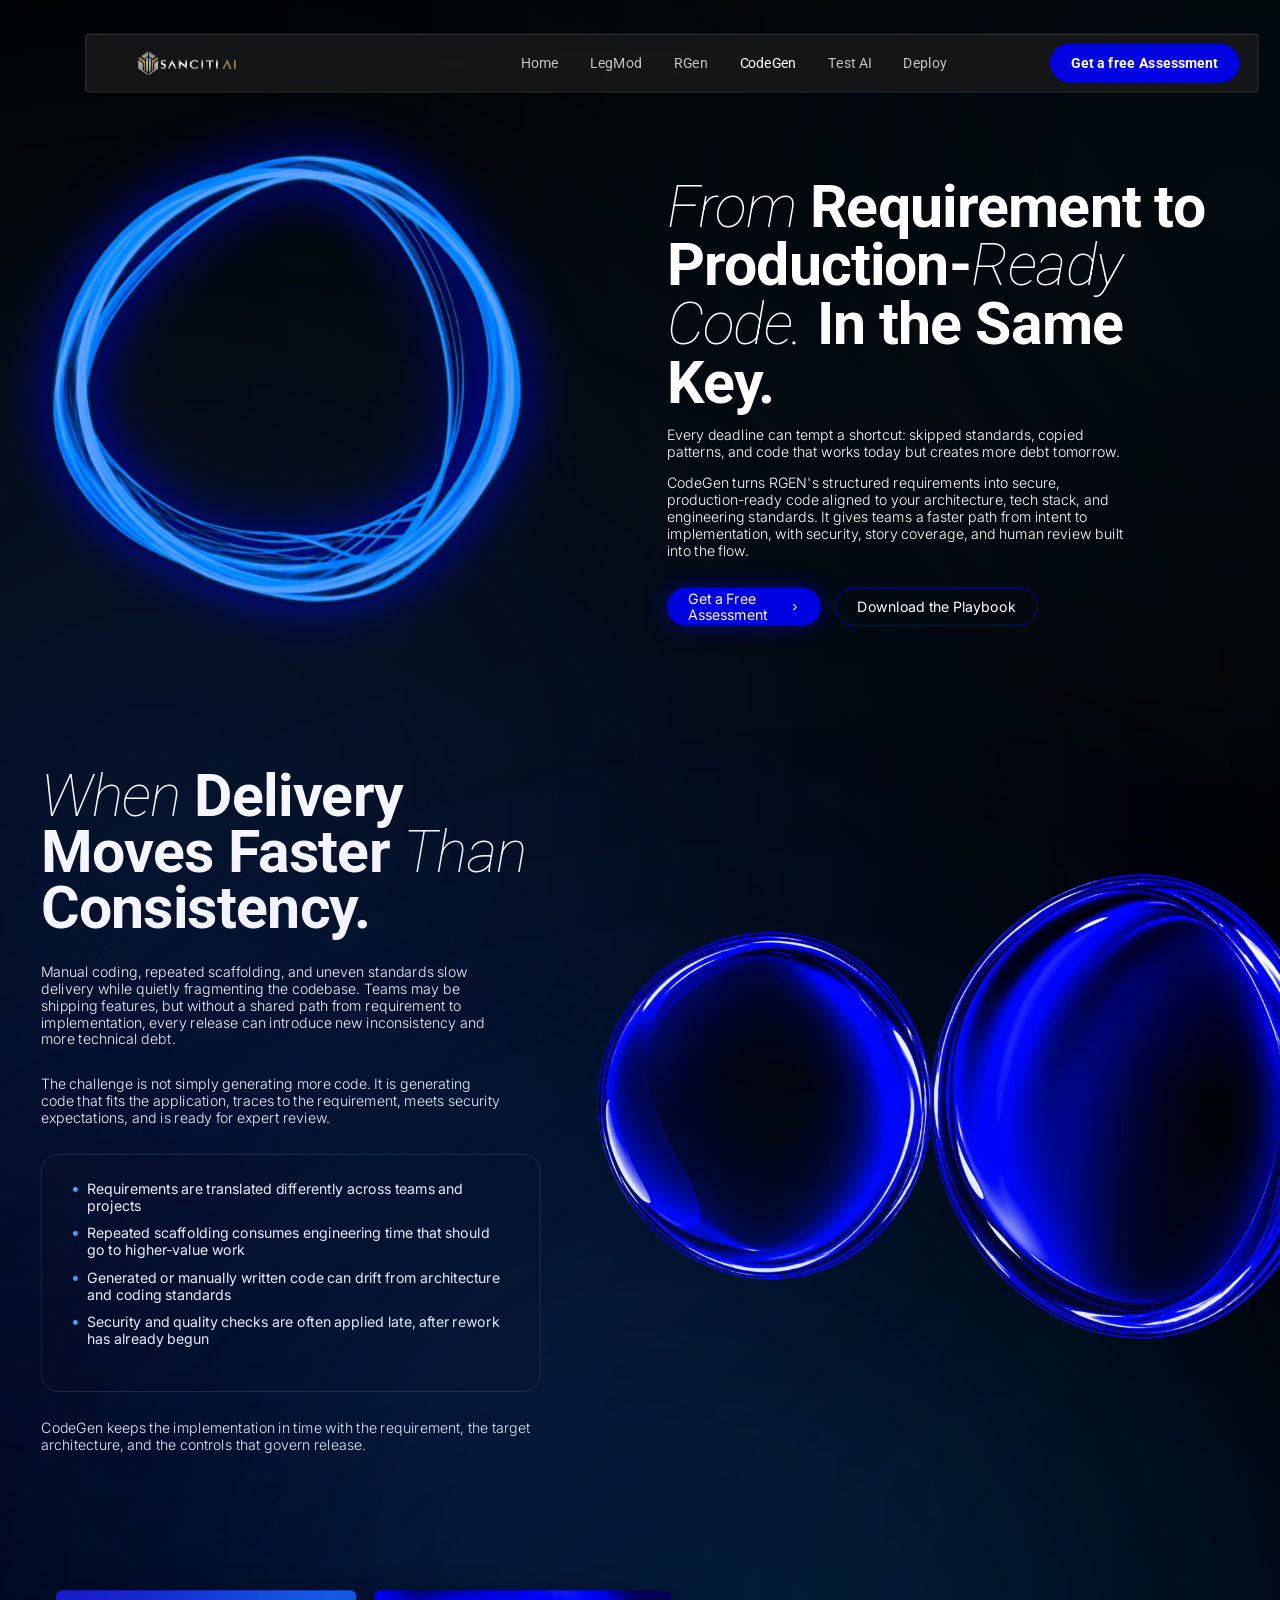
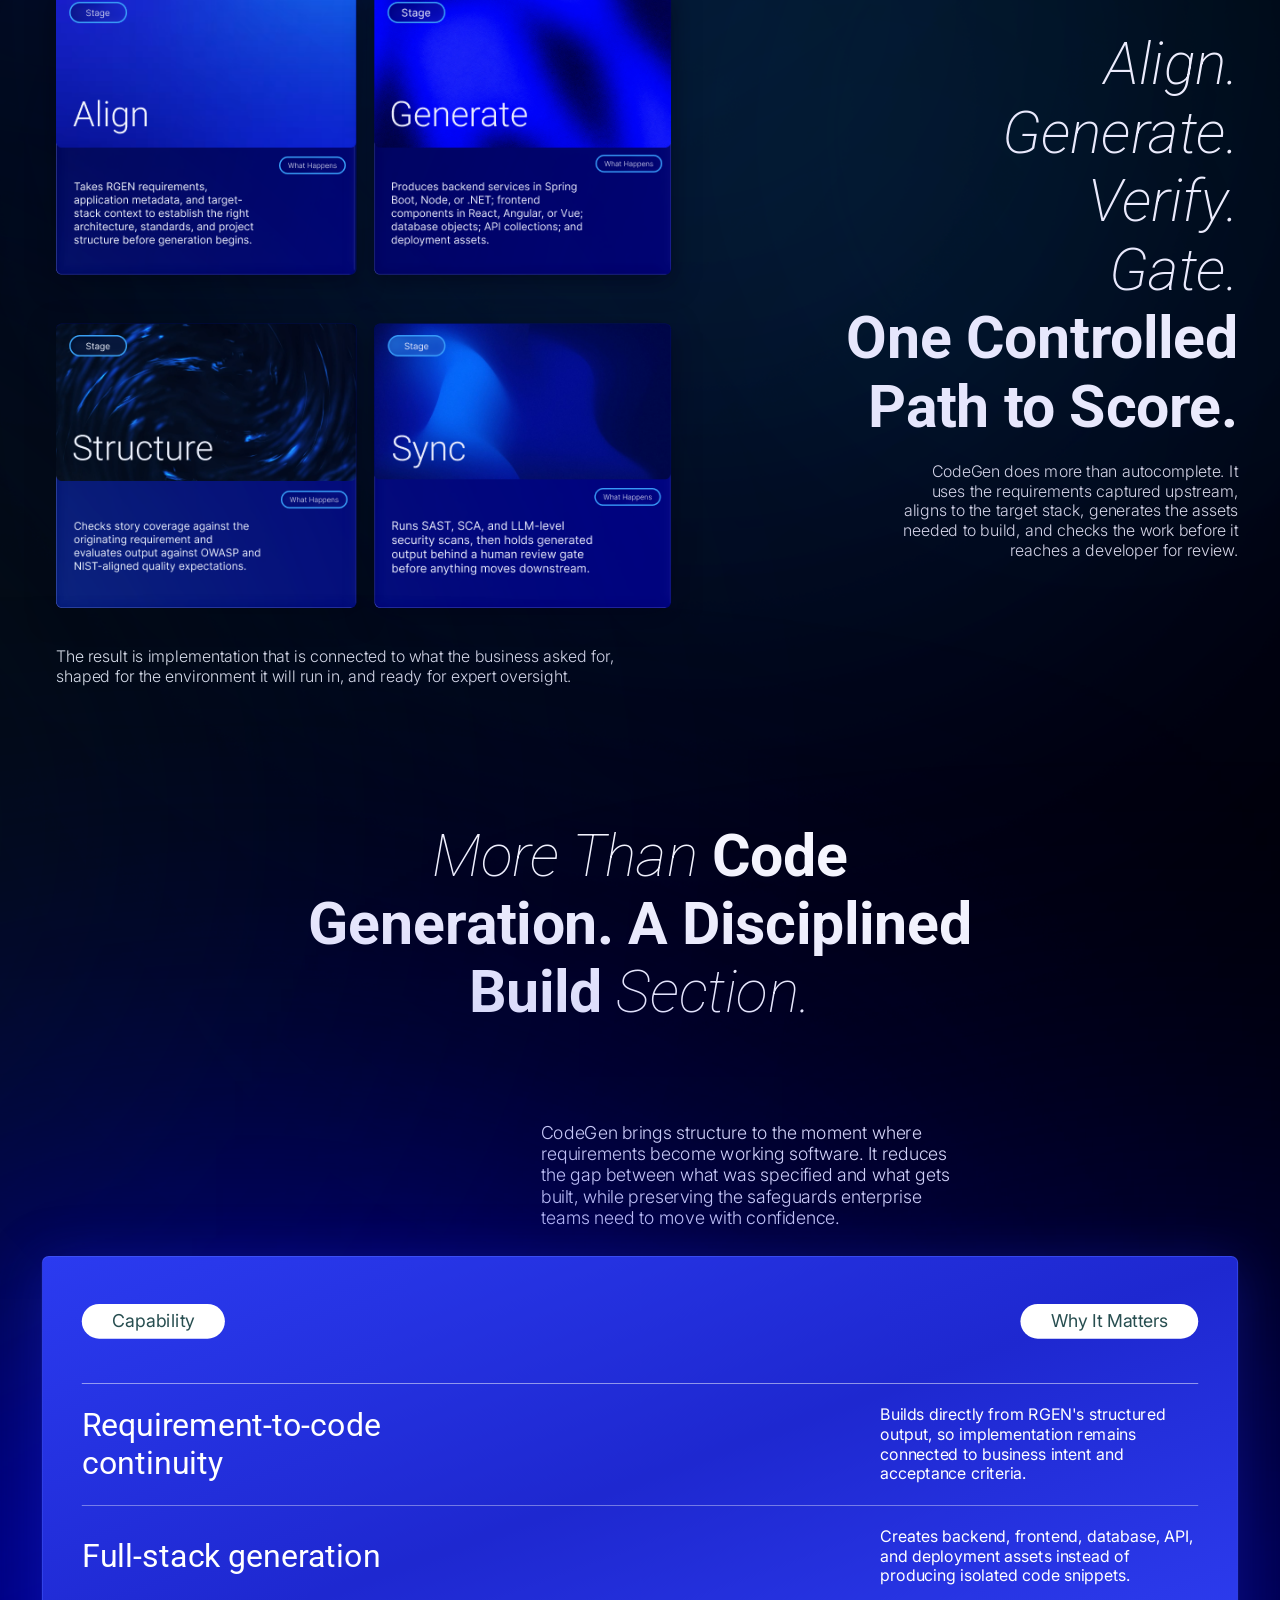
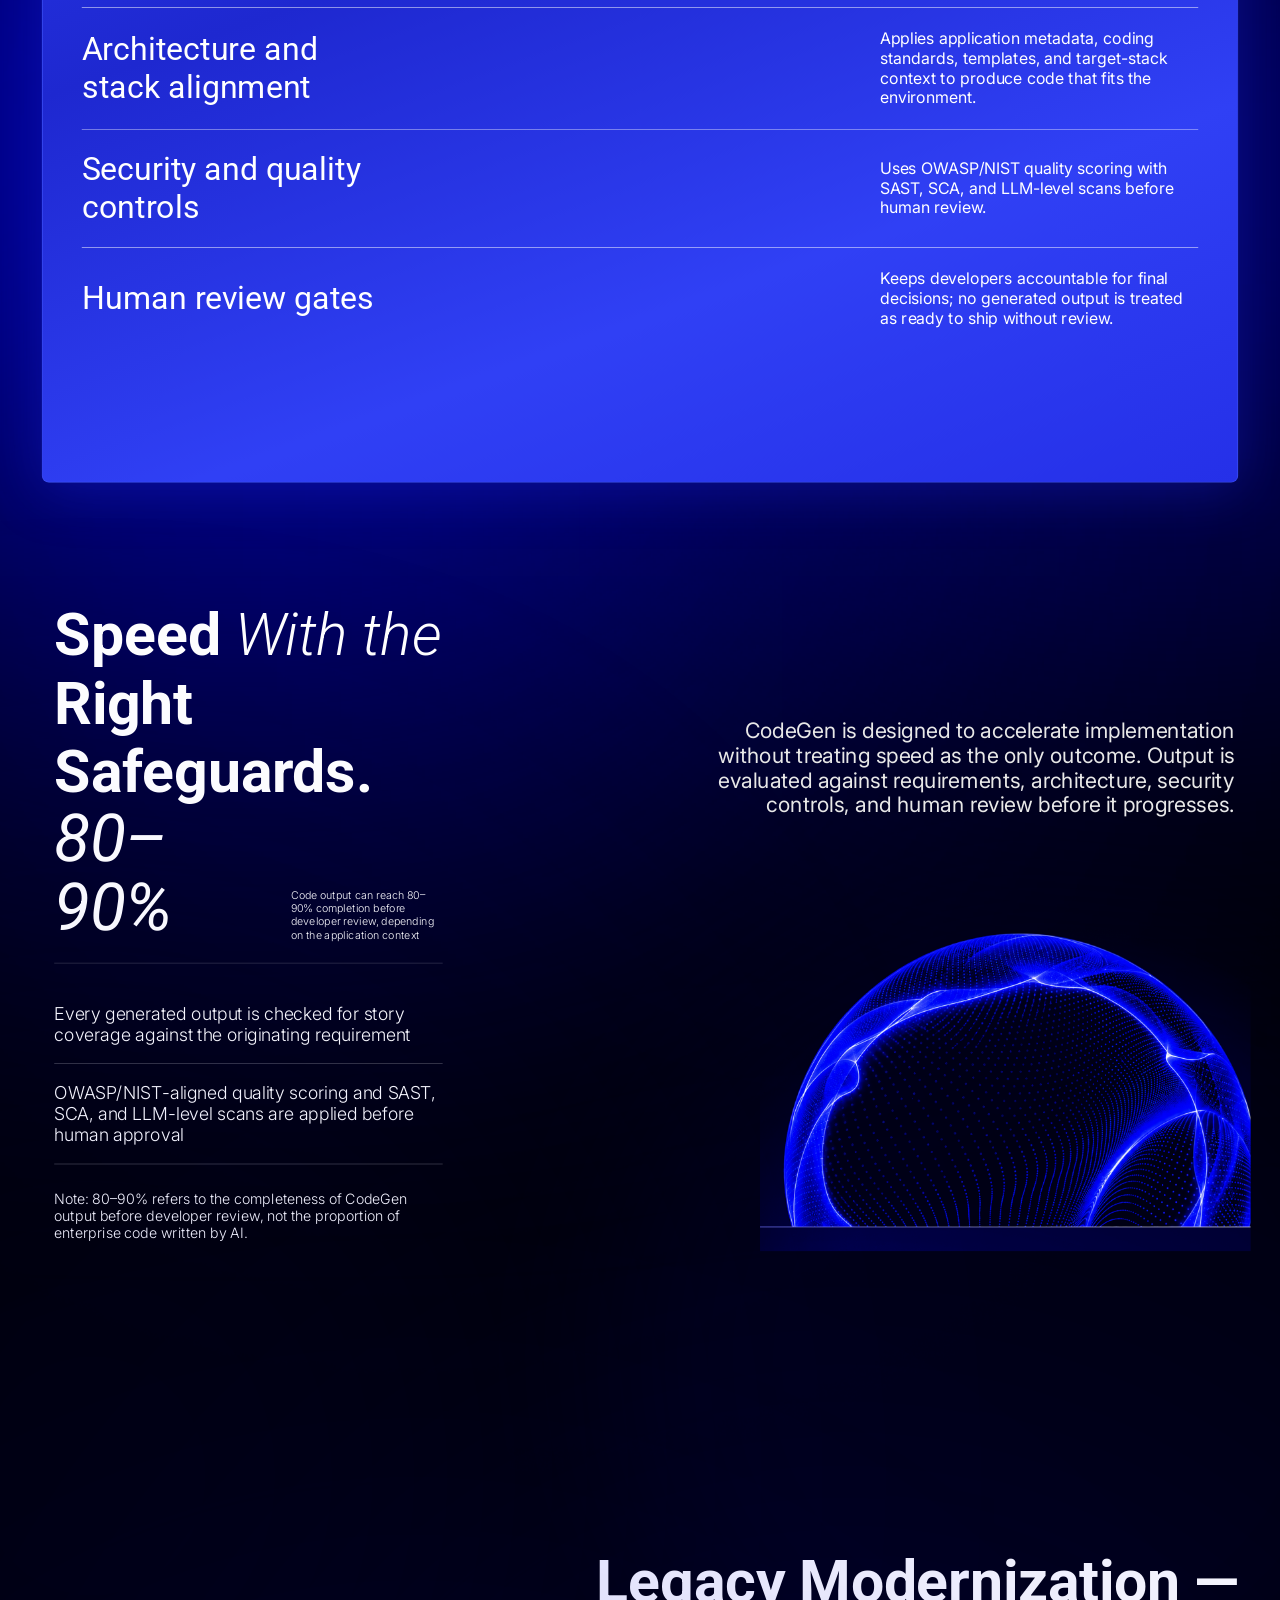
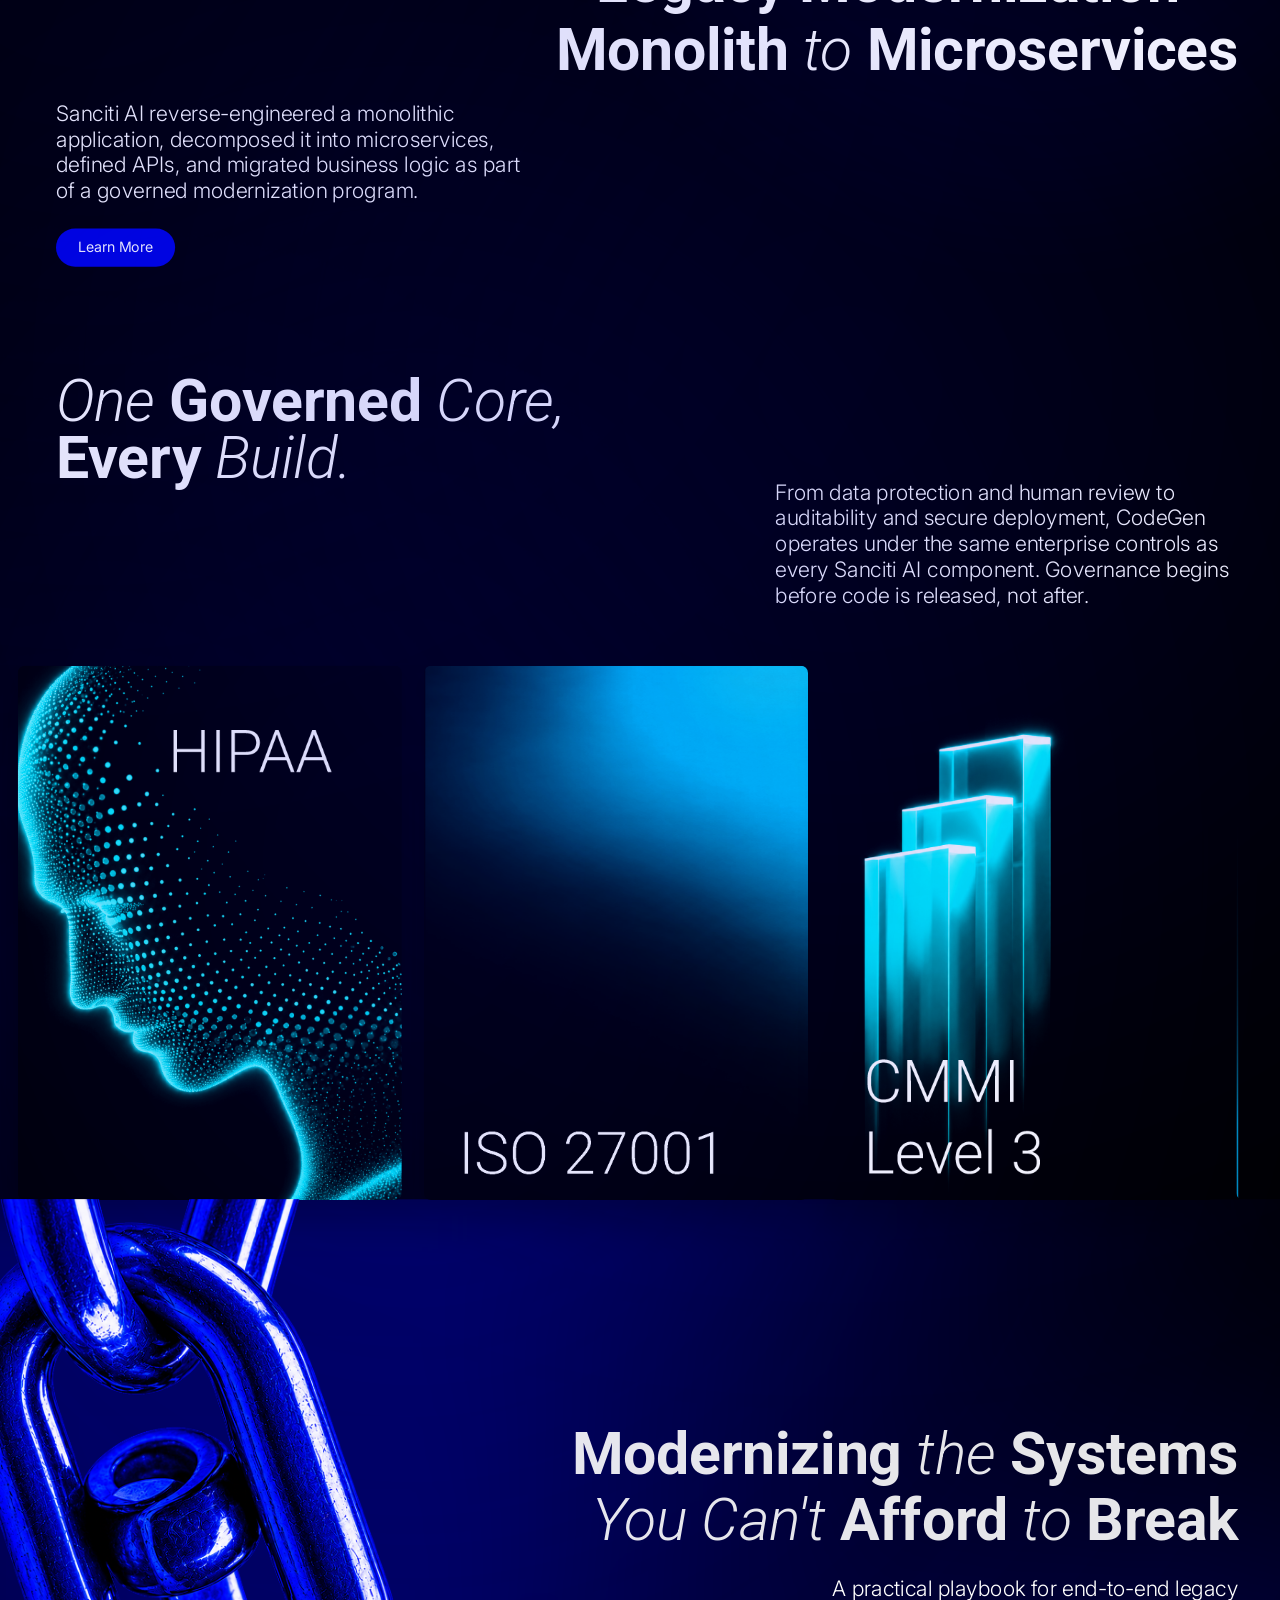
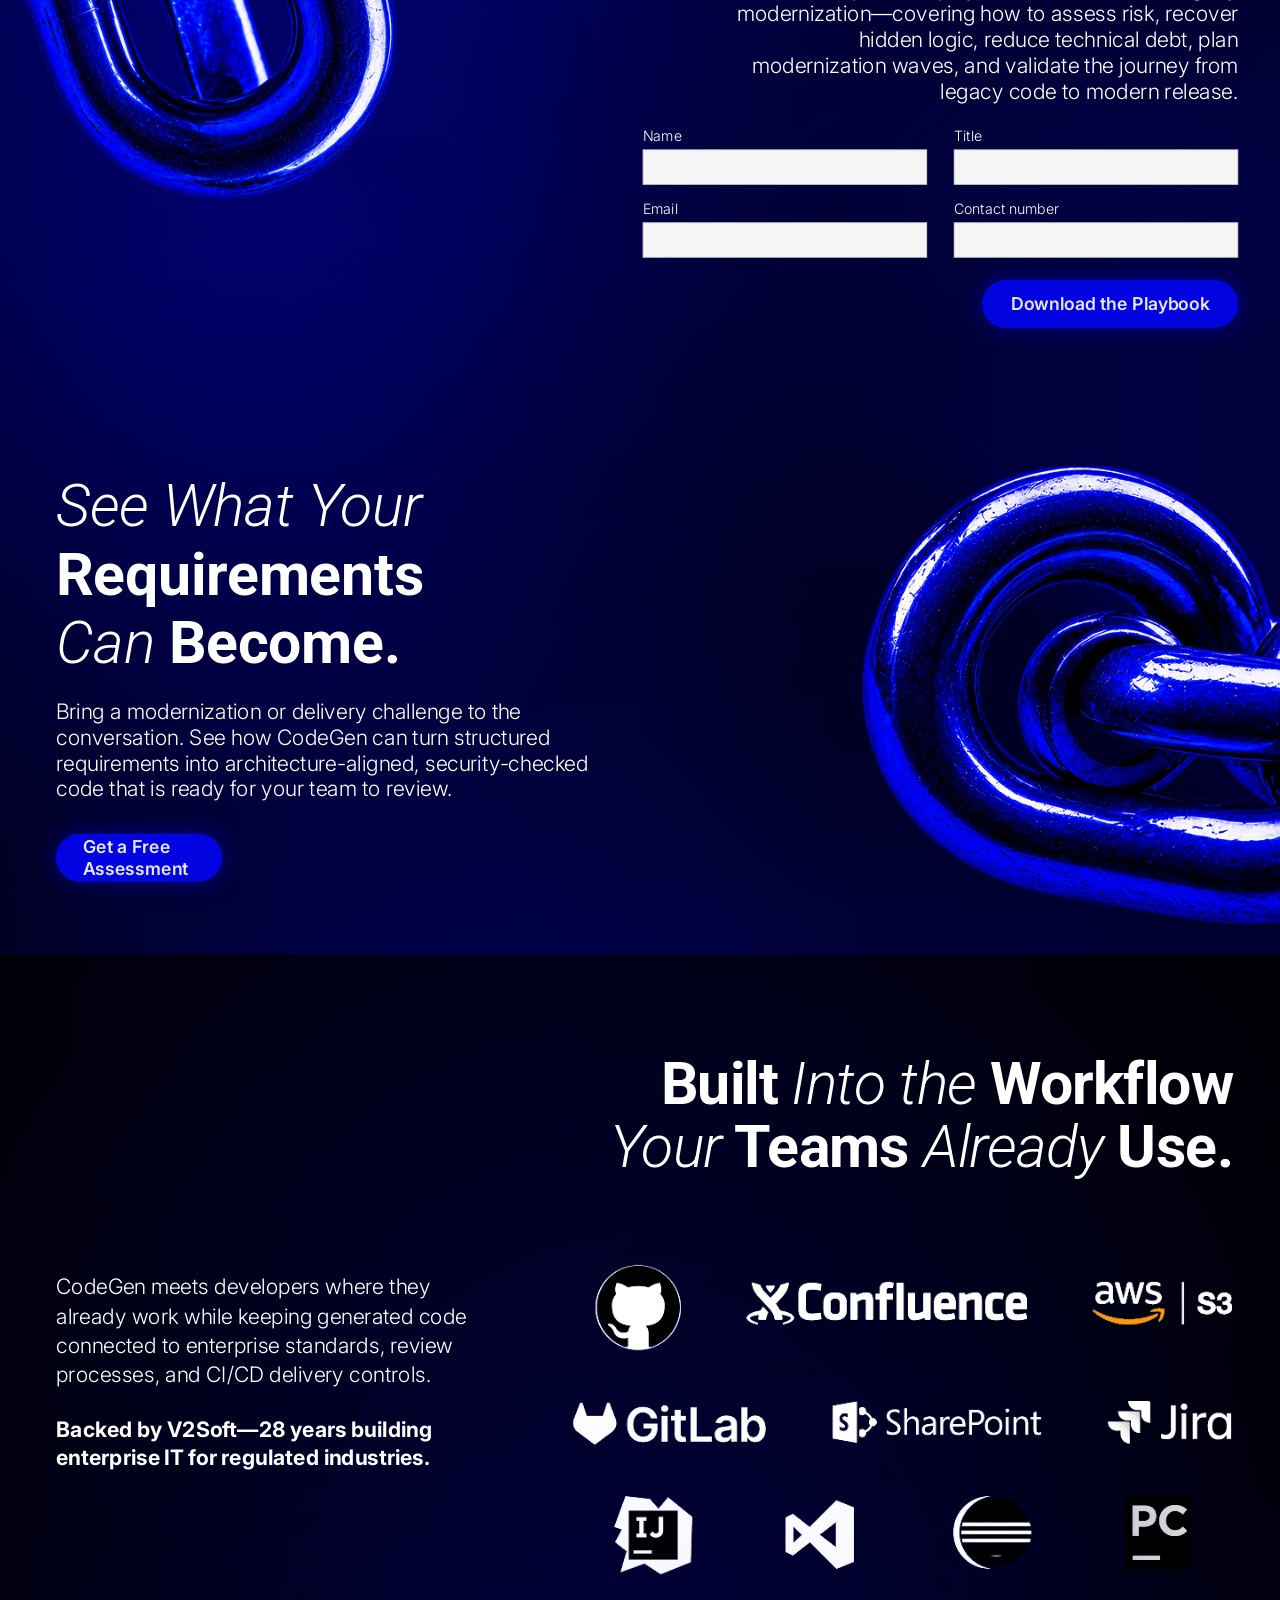
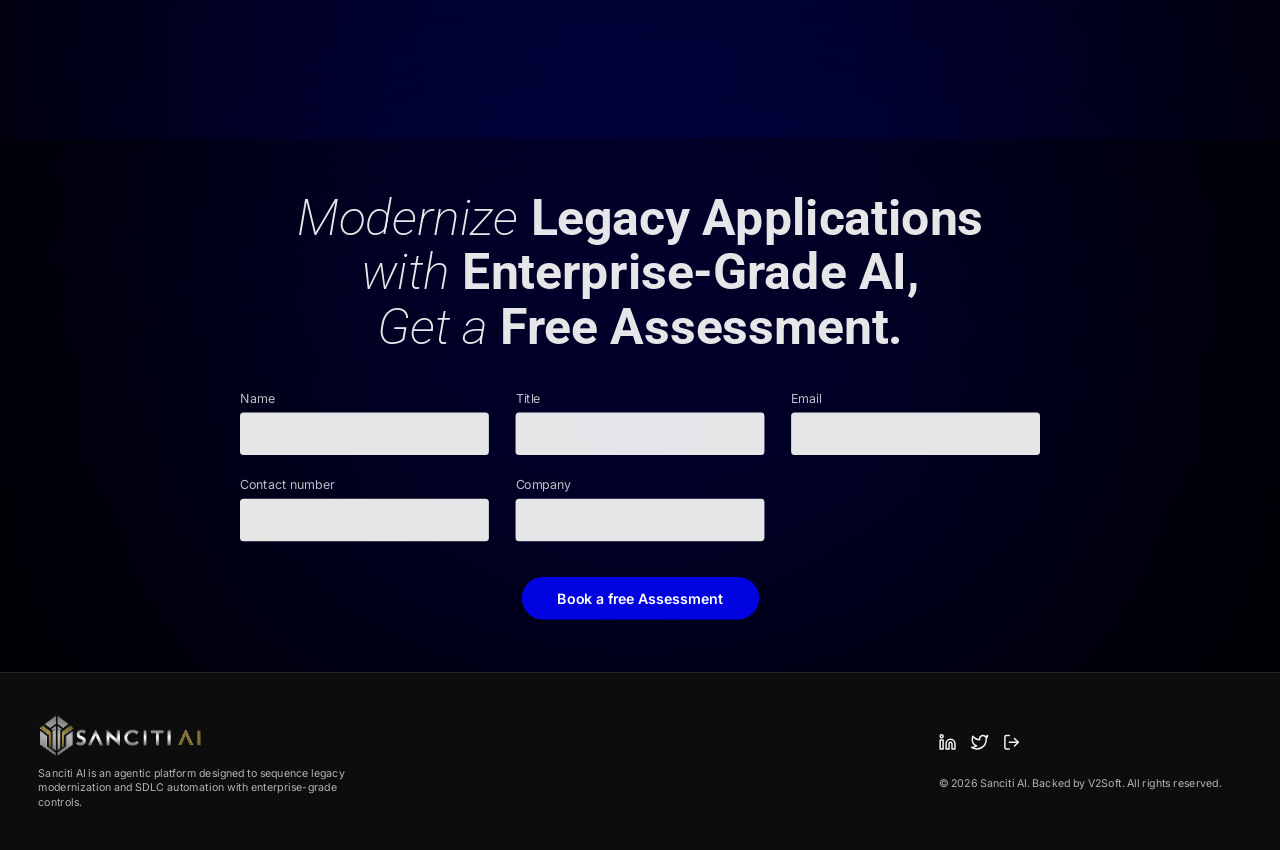
==== commit 788dc673: "chore: adjust desktop nav width on 1440px pages for visually consistent margins" ====
--- a/codegen.html
+++ b/codegen.html
@@ -37,7 +37,7 @@
       <div class="cg-ambient-glow" style="position:absolute; width:1096px; height:1484px; left:171px; top:8286px; background:#0104E1; opacity:0.13; filter:blur(300px); pointer-events:none; z-index:1;"></div>
 
       <!-- ================= NAV ================= -->
-      <div class="abs desktop-nav" style="left:0; right:0; margin:0 auto; top:38px; width:1400px; height:66px; z-index:50;">
+      <div class="abs desktop-nav" style="left:0; right:0; margin:0 auto; top:38px; width:1320px; height:66px; z-index:50;">
         <div class="abs"
           style="left:0; top:0; width:100%; height:100%; background:rgba(30, 30, 30, 0.65); backdrop-filter:blur(16px); -webkit-backdrop-filter:blur(16px); border:1px solid rgba(255, 255, 255, 0.15); border-radius:4px;">
         </div>
@@ -47,7 +47,7 @@
             style="height:32px; width:auto; object-fit:contain;" />
         </a>
         <div class="abs font-disp desktop-nav-menu"
-          style="display:flex; align-items:center; left:560px; top:23px; width:600px; font-size:16px; gap:36px; color:#fff;">
+          style="display:flex; align-items:center; left:490px; top:23px; width:600px; font-size:16px; gap:36px; color:#fff;">
           <span class="nav-link" style="color:rgba(255,255,255,.75); cursor:pointer;" onclick="window.location.href='index.html';">Home</span>
           <span class="nav-link" style="color:rgba(255,255,255,.75); cursor:pointer;" onclick="window.location.href='legmod.html';">LegMod</span>
           <span class="nav-link" style="color:rgba(255,255,255,.75); cursor:pointer;" onclick="window.location.href='rgen.html';">RGen</span>
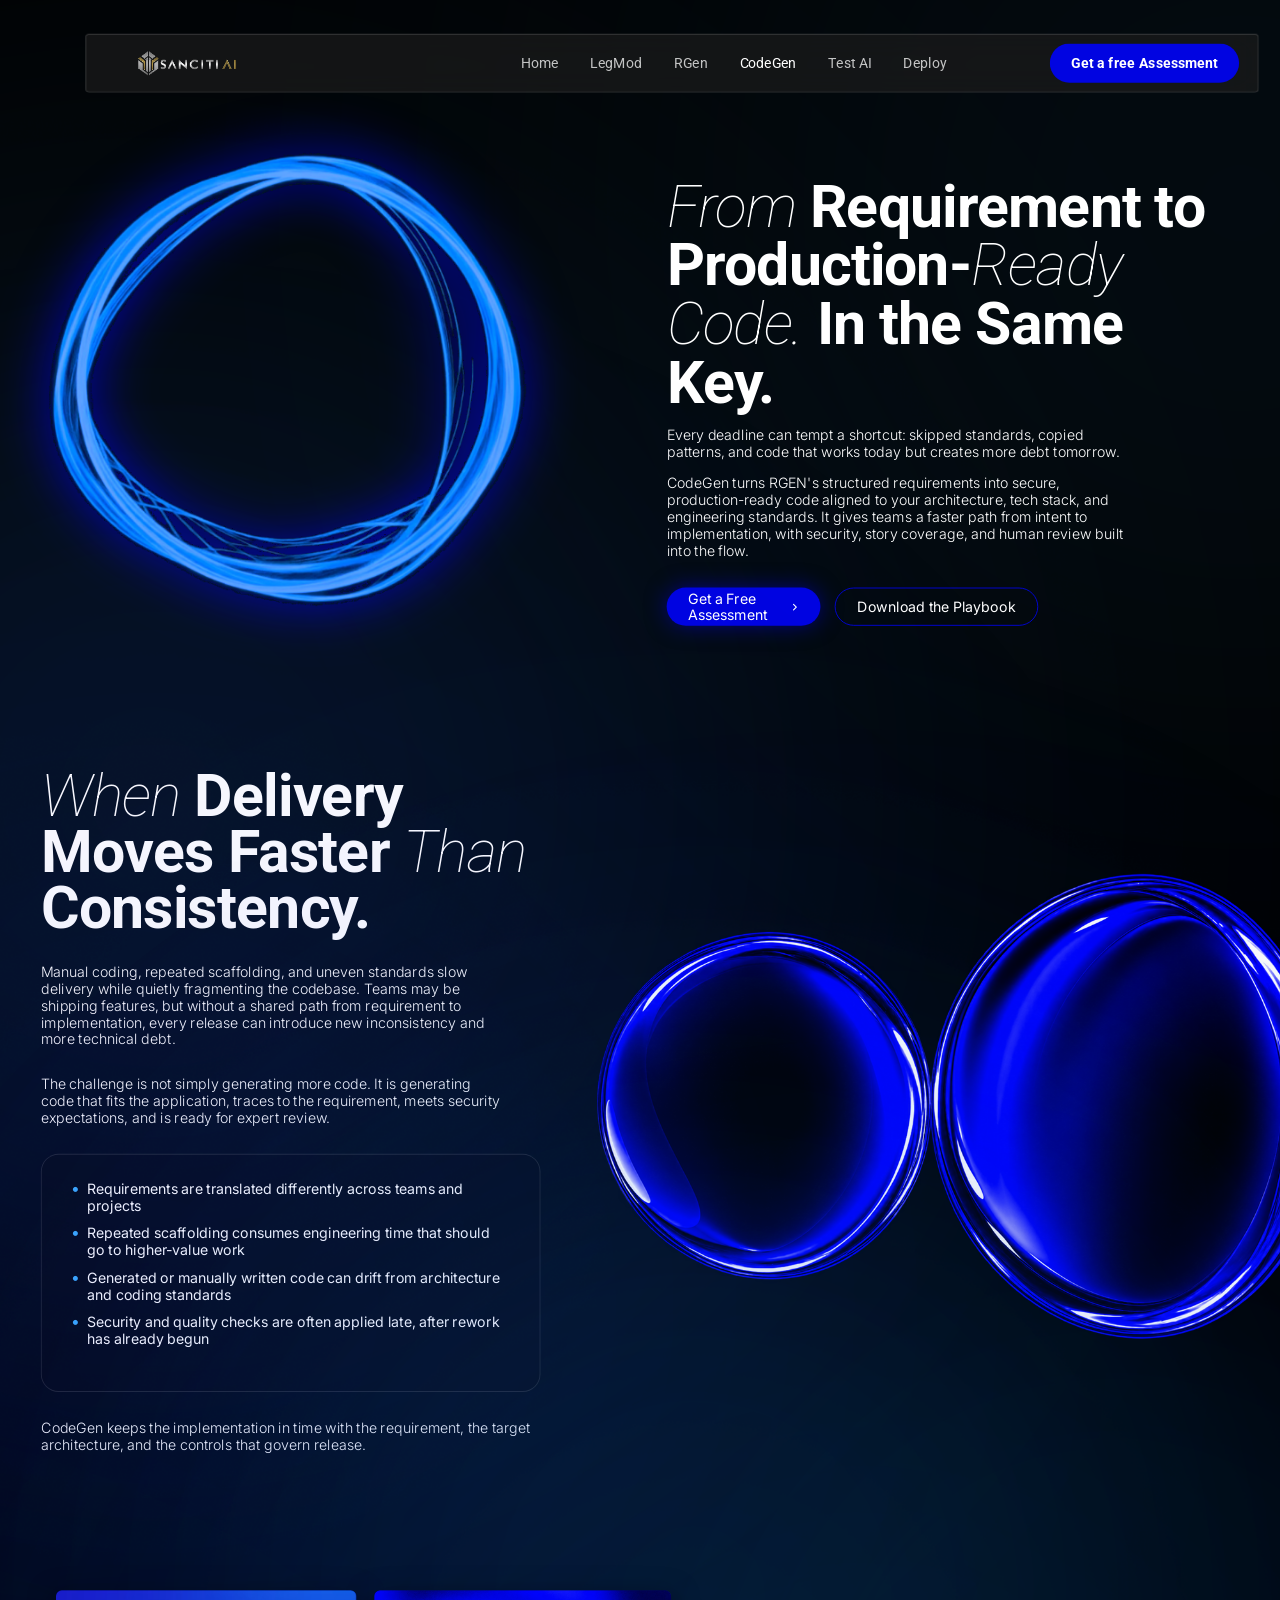
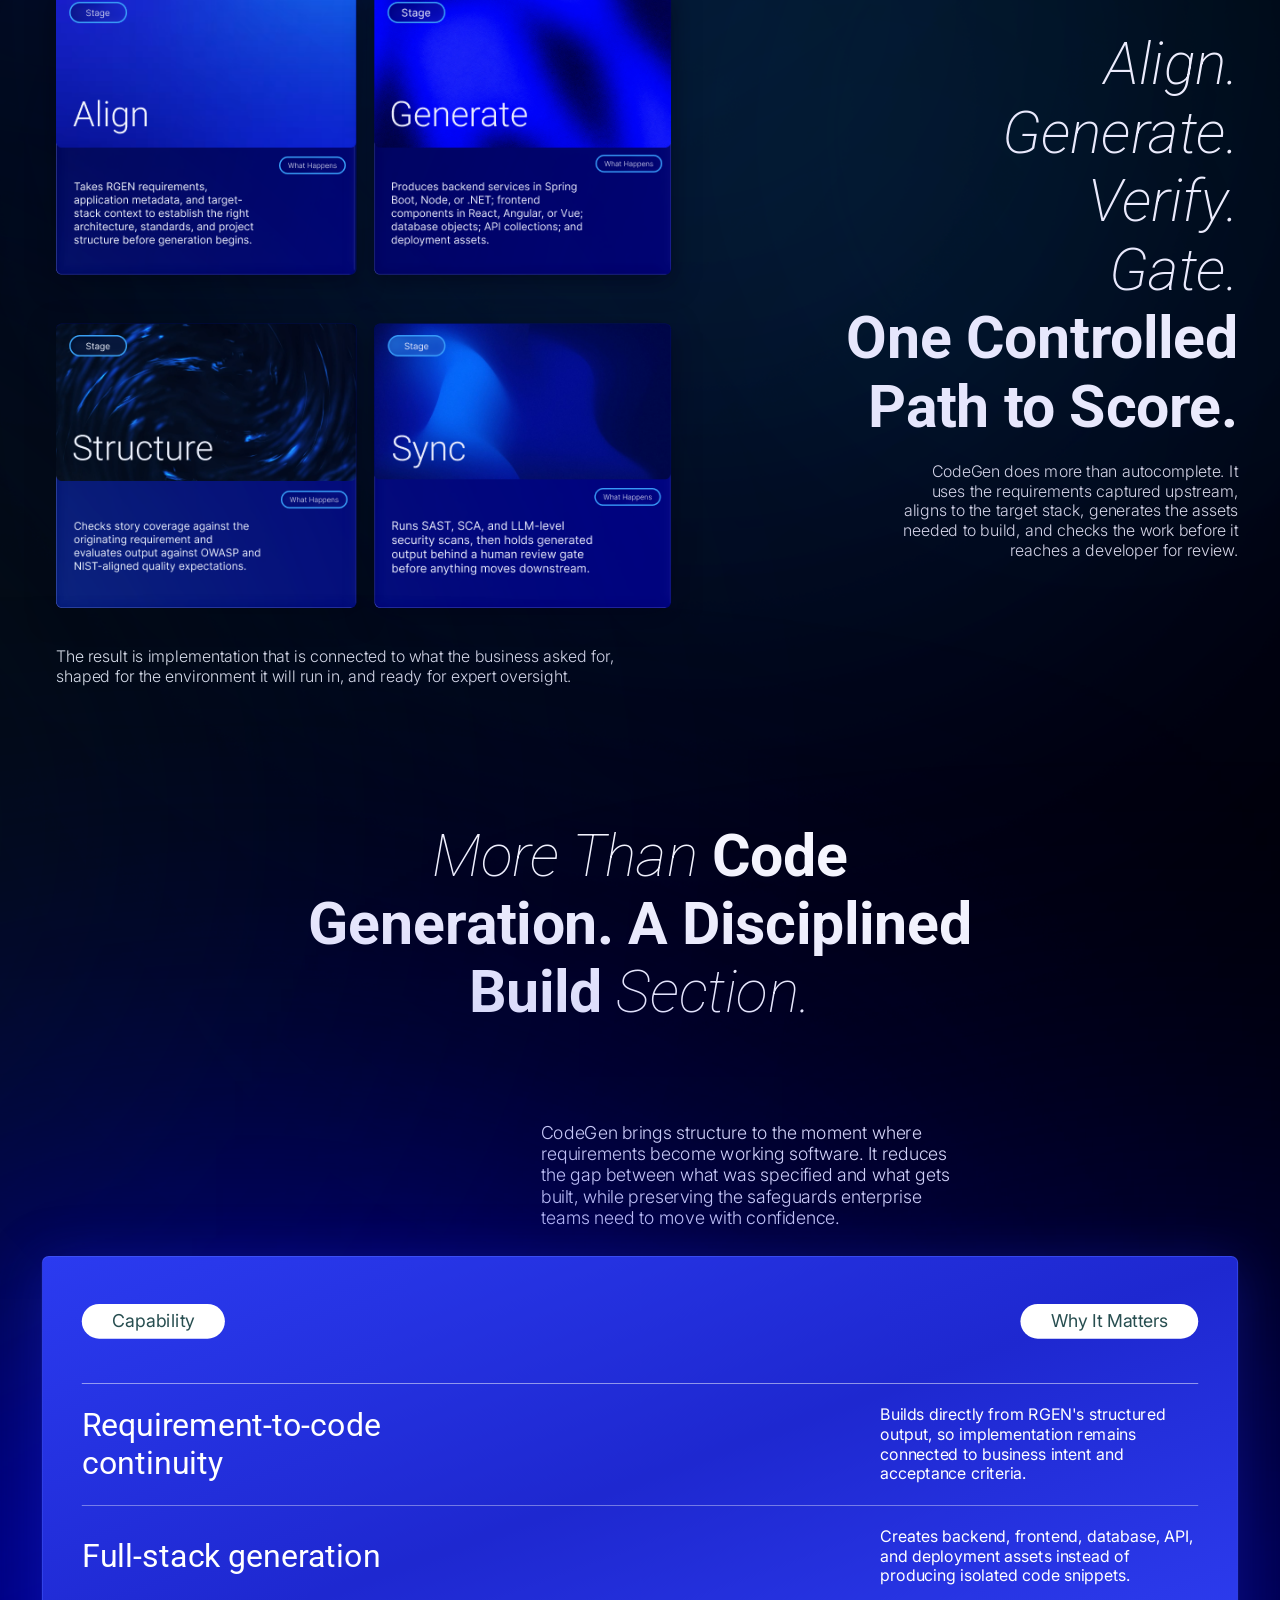
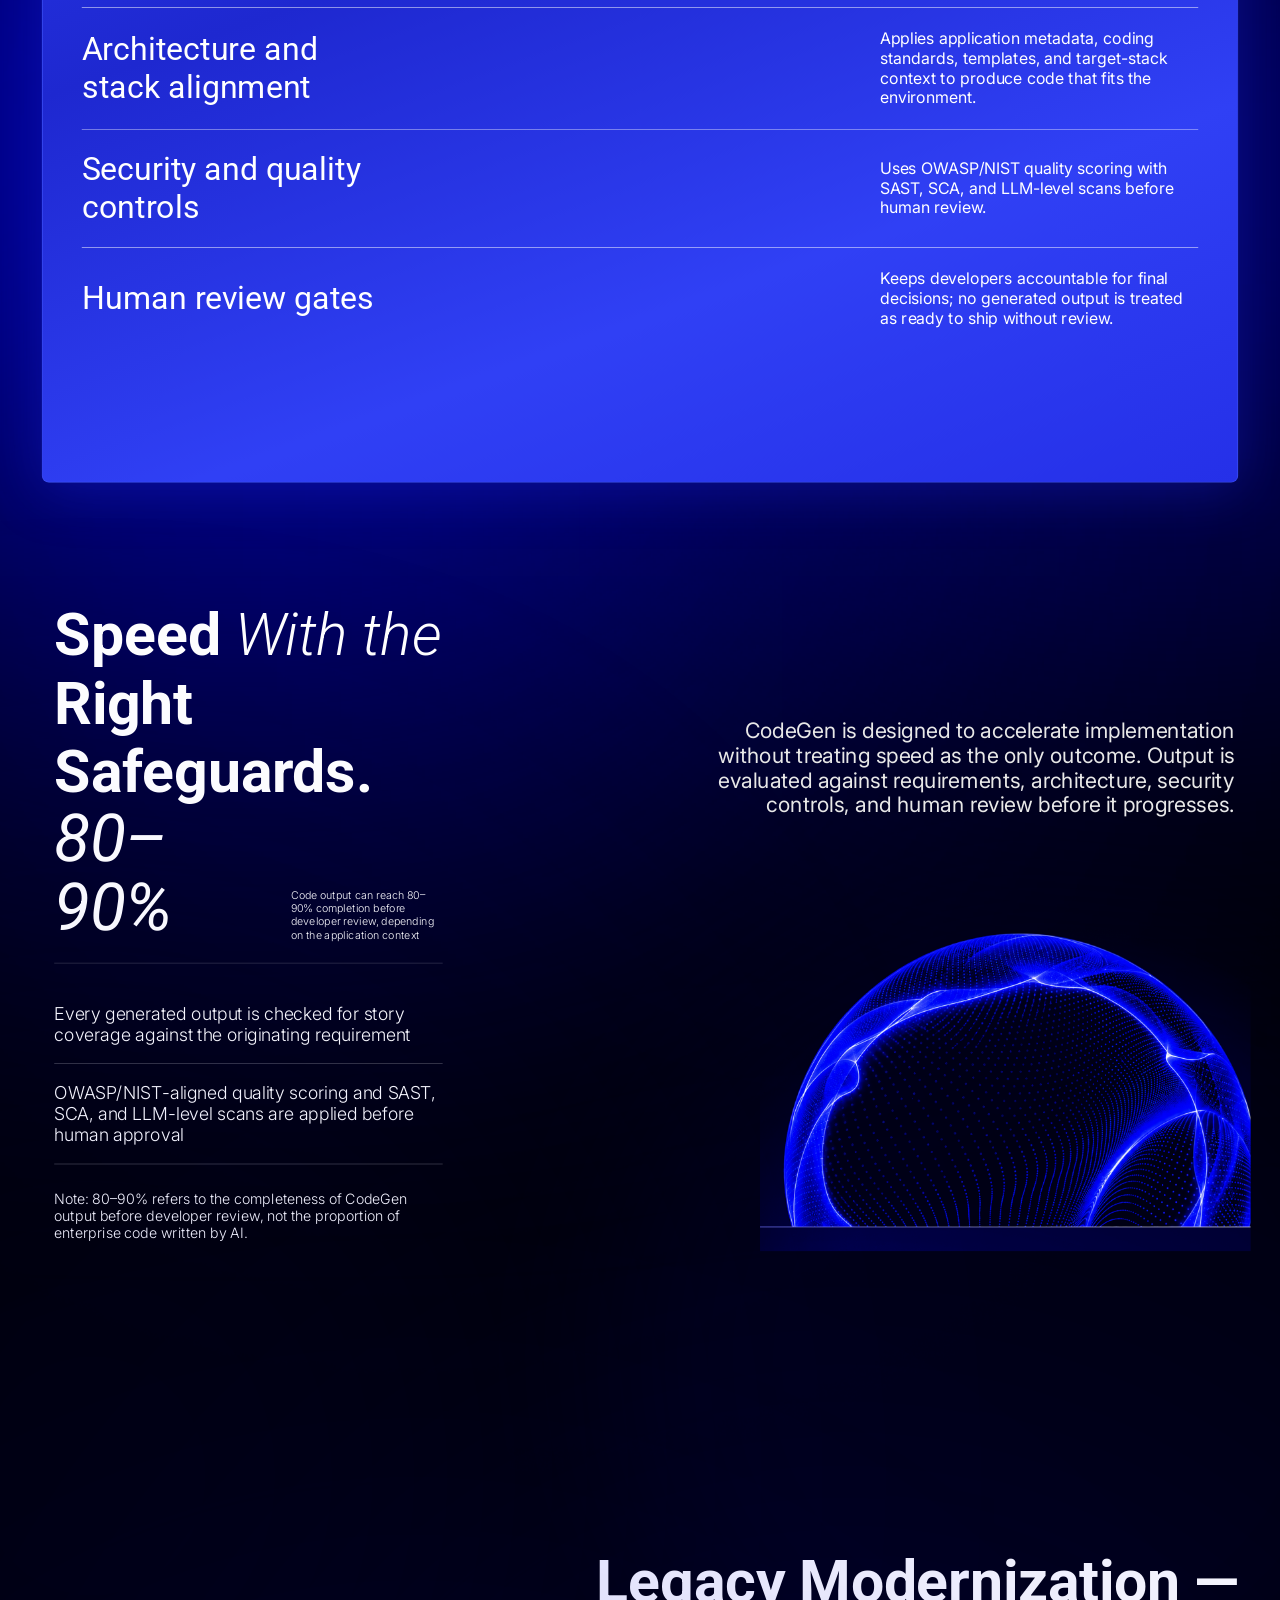
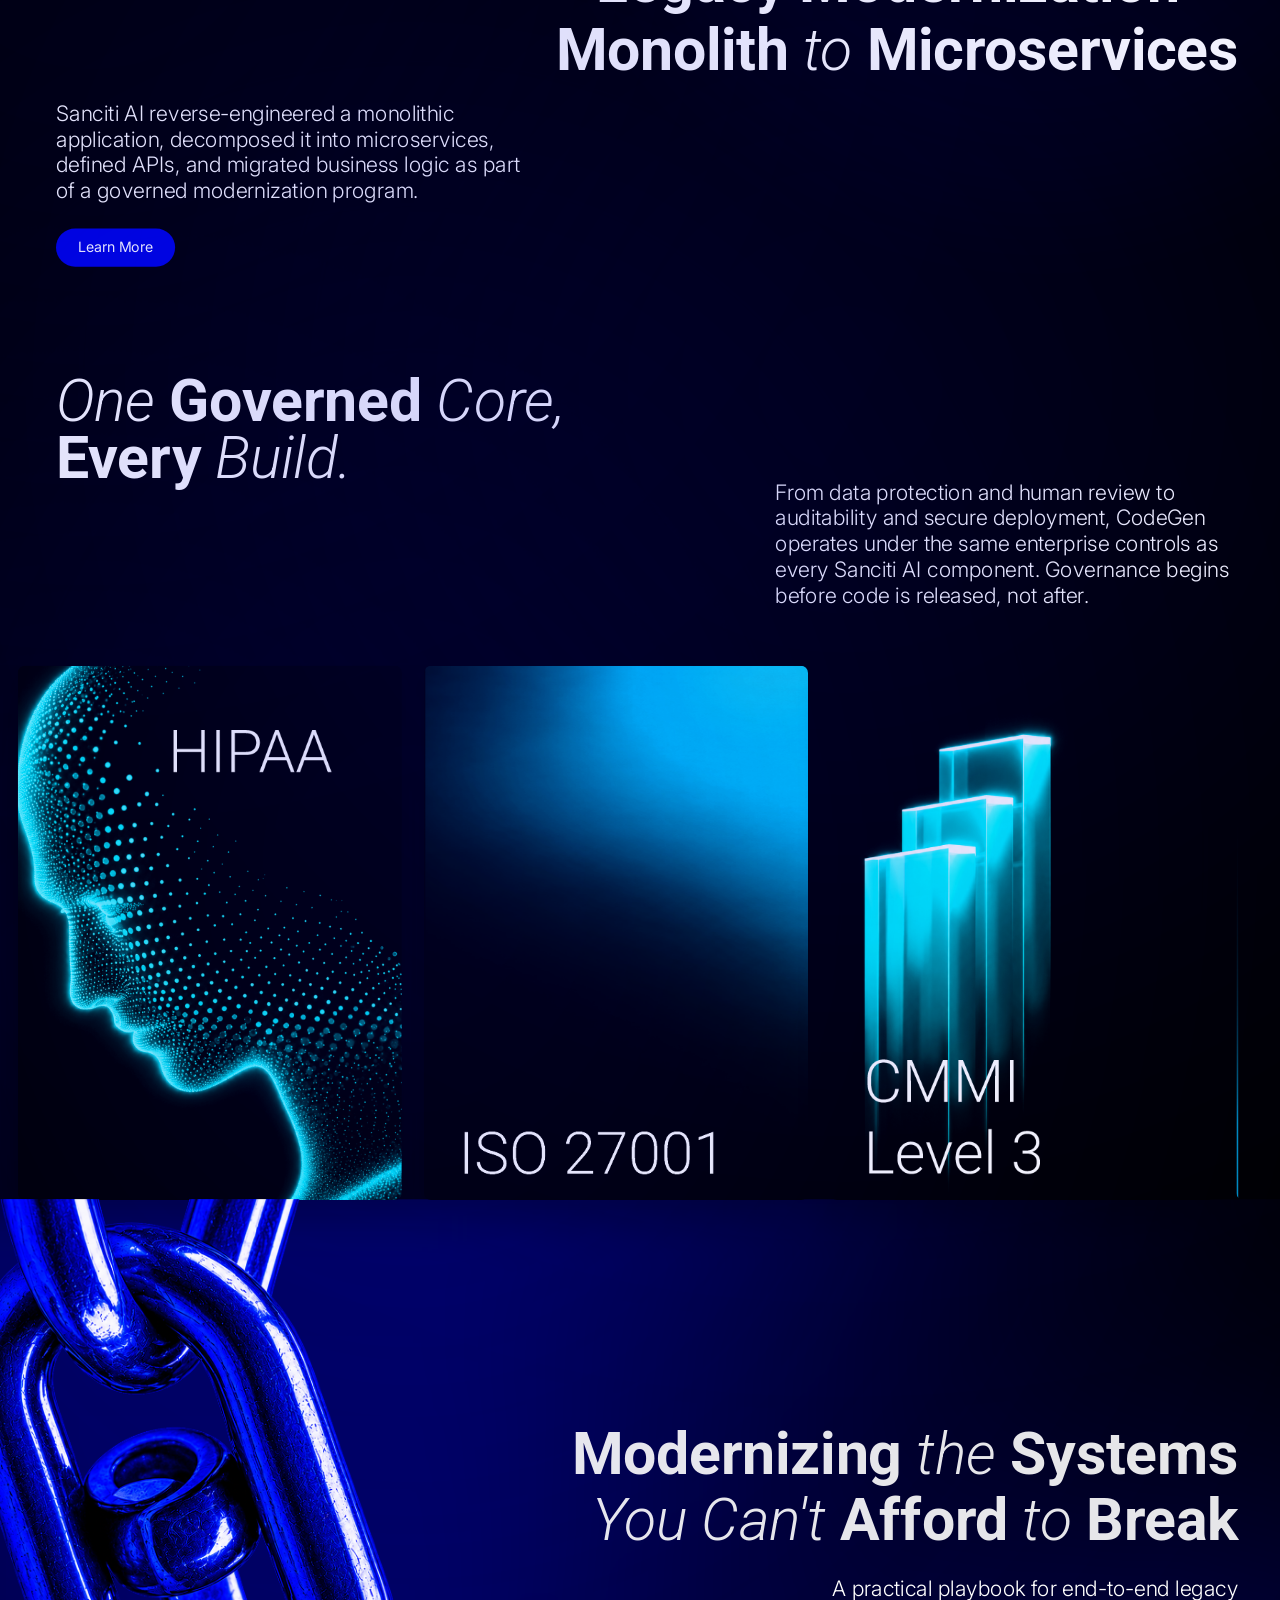
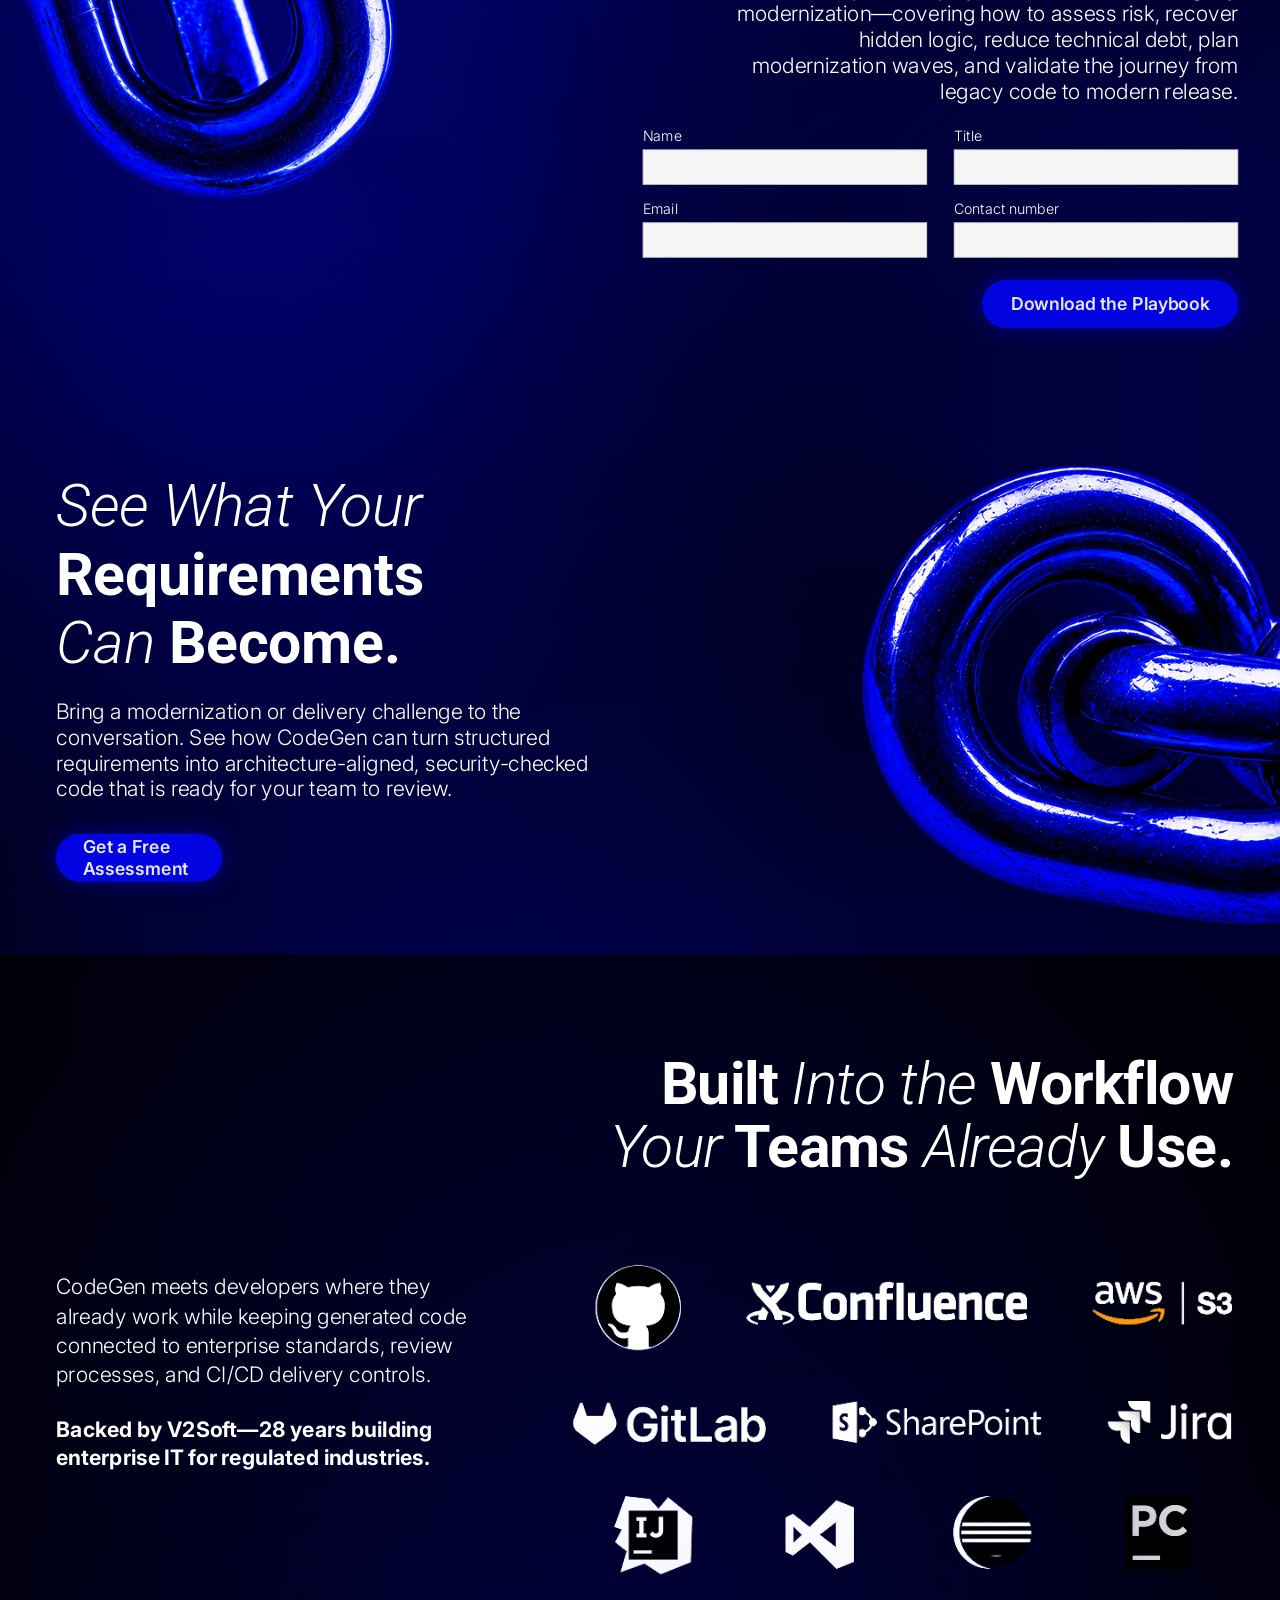
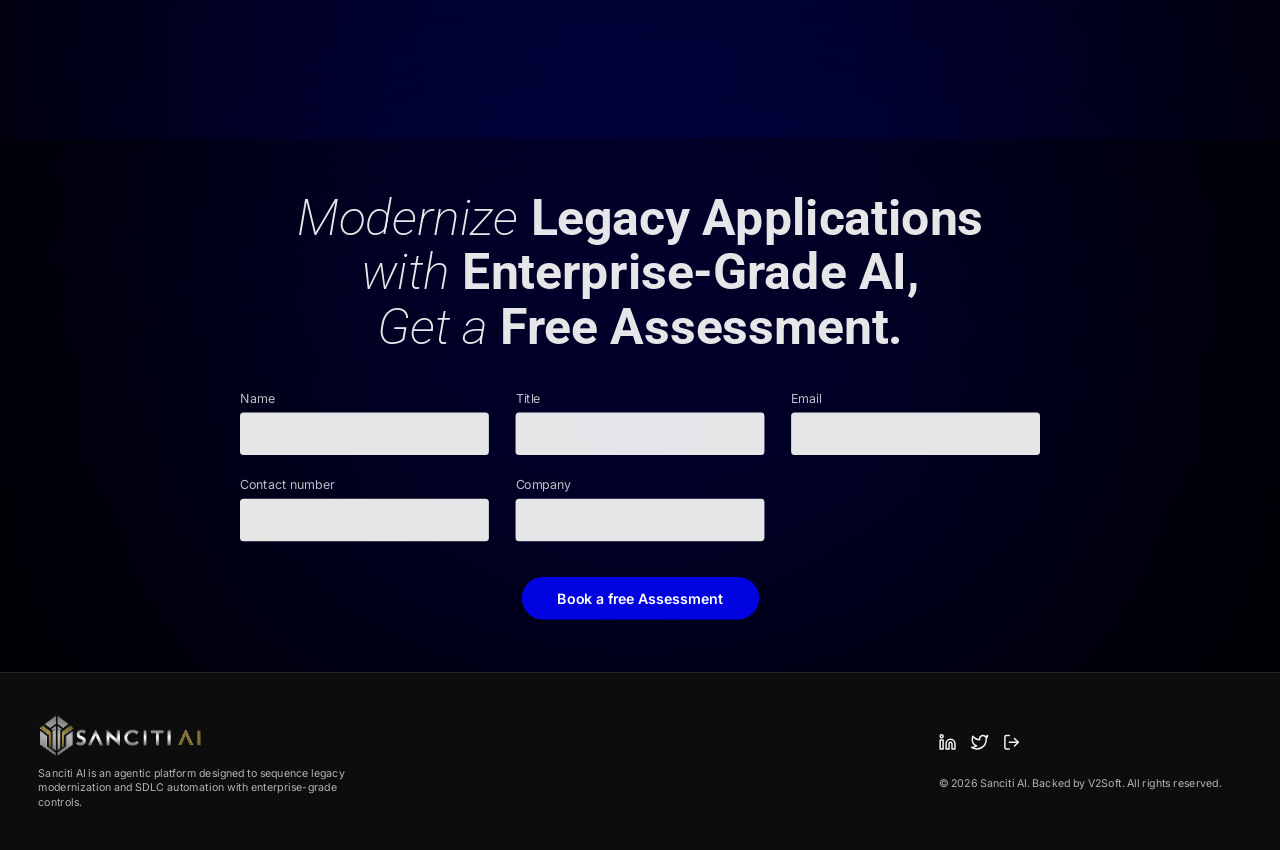
==== commit 13aa9d33: "fix: move mobile-header outside mobile-container and update css cache busters" ====
--- a/codegen.html
+++ b/codegen.html
@@ -11,8 +11,8 @@
     href="https://fonts.googleapis.com/css2?family=Inter:ital,wght@0,100..900;1,100..900&family=Roboto:ital,wght@0,100..900;1,100..900&display=swap"
     rel="stylesheet" />
   <link href="assets/css/style.css" rel="stylesheet" />
-  <link href="assets/css/codegen.css?v=20260905-7" rel="stylesheet" />
-  <link href="assets/css/codegen-mobile.css?v=20260905-9" rel="stylesheet" />
+  <link href="assets/css/codegen.css?v=1790161213" rel="stylesheet" />
+  <link href="assets/css/codegen-mobile.css?v=1790161213" rel="stylesheet" />
 </head>
 
 <body class="codegen-body">
@@ -520,10 +520,7 @@
     </div><!-- /#stage -->
   </div><!-- /#scaler -->
 
-  <!-- ================= MOBILE CONTAINER (<= 768px Fluid Responsive) ================= -->
-  <div id="mobile-container">
-    <!-- Sticky Mobile Header -->
-    <!-- ================= MOBILE HEADER (< 768px) ================= -->
+  <!-- ================= MOBILE HEADER (< 768px) ================= -->
   <!-- ================= MOBILE HEADER (< 768px) ================= -->
   <header class="mobile-header" id="mobileHeader">
     <div class="mobile-header-inner">
@@ -557,6 +554,11 @@
       </nav>
     </div>
   </header>
+
+    <!-- ================= MOBILE CONTAINER \(<= 768px Fluid Responsive\) ================= -->
+  <div id="mobile-container">
+    <!-- Sticky Mobile Header -->
+    
 
     <!-- 1. Mobile Hero -->
     <section class="cg-mob-section cg-mob-hero">
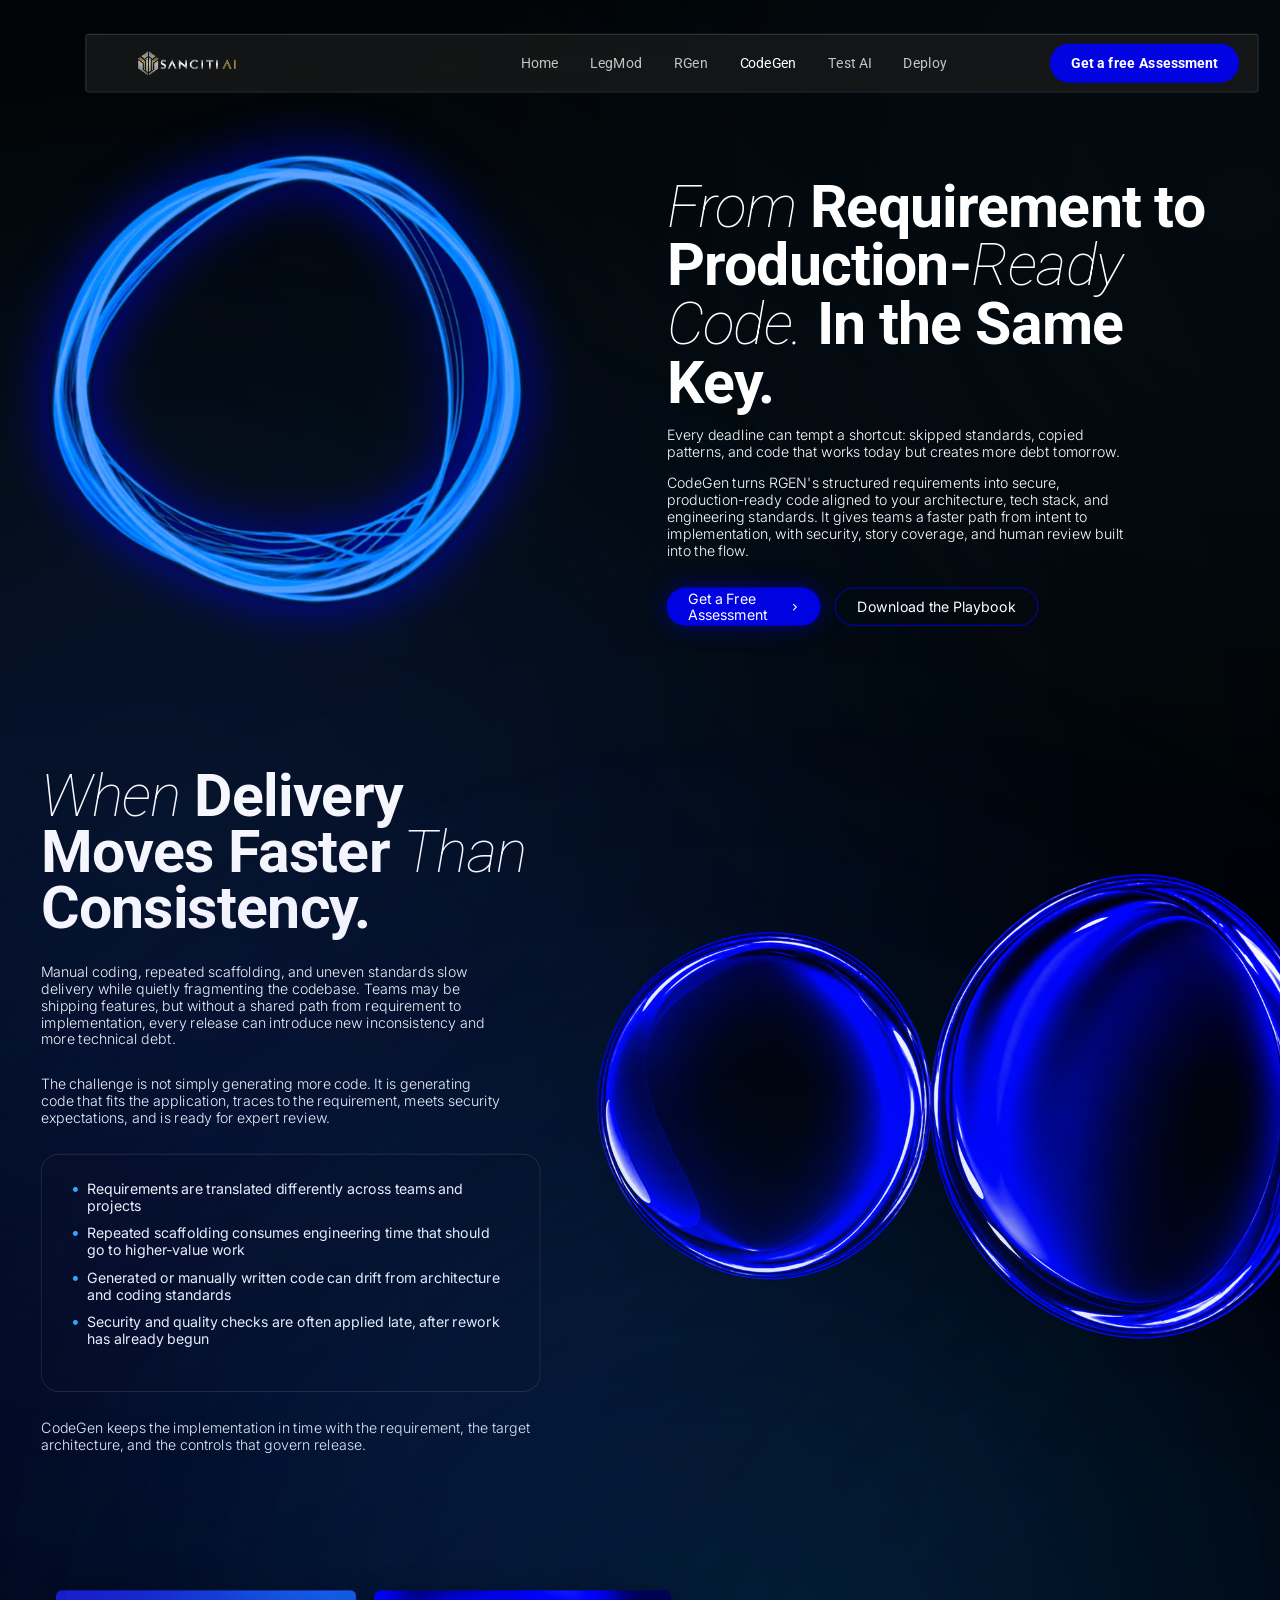
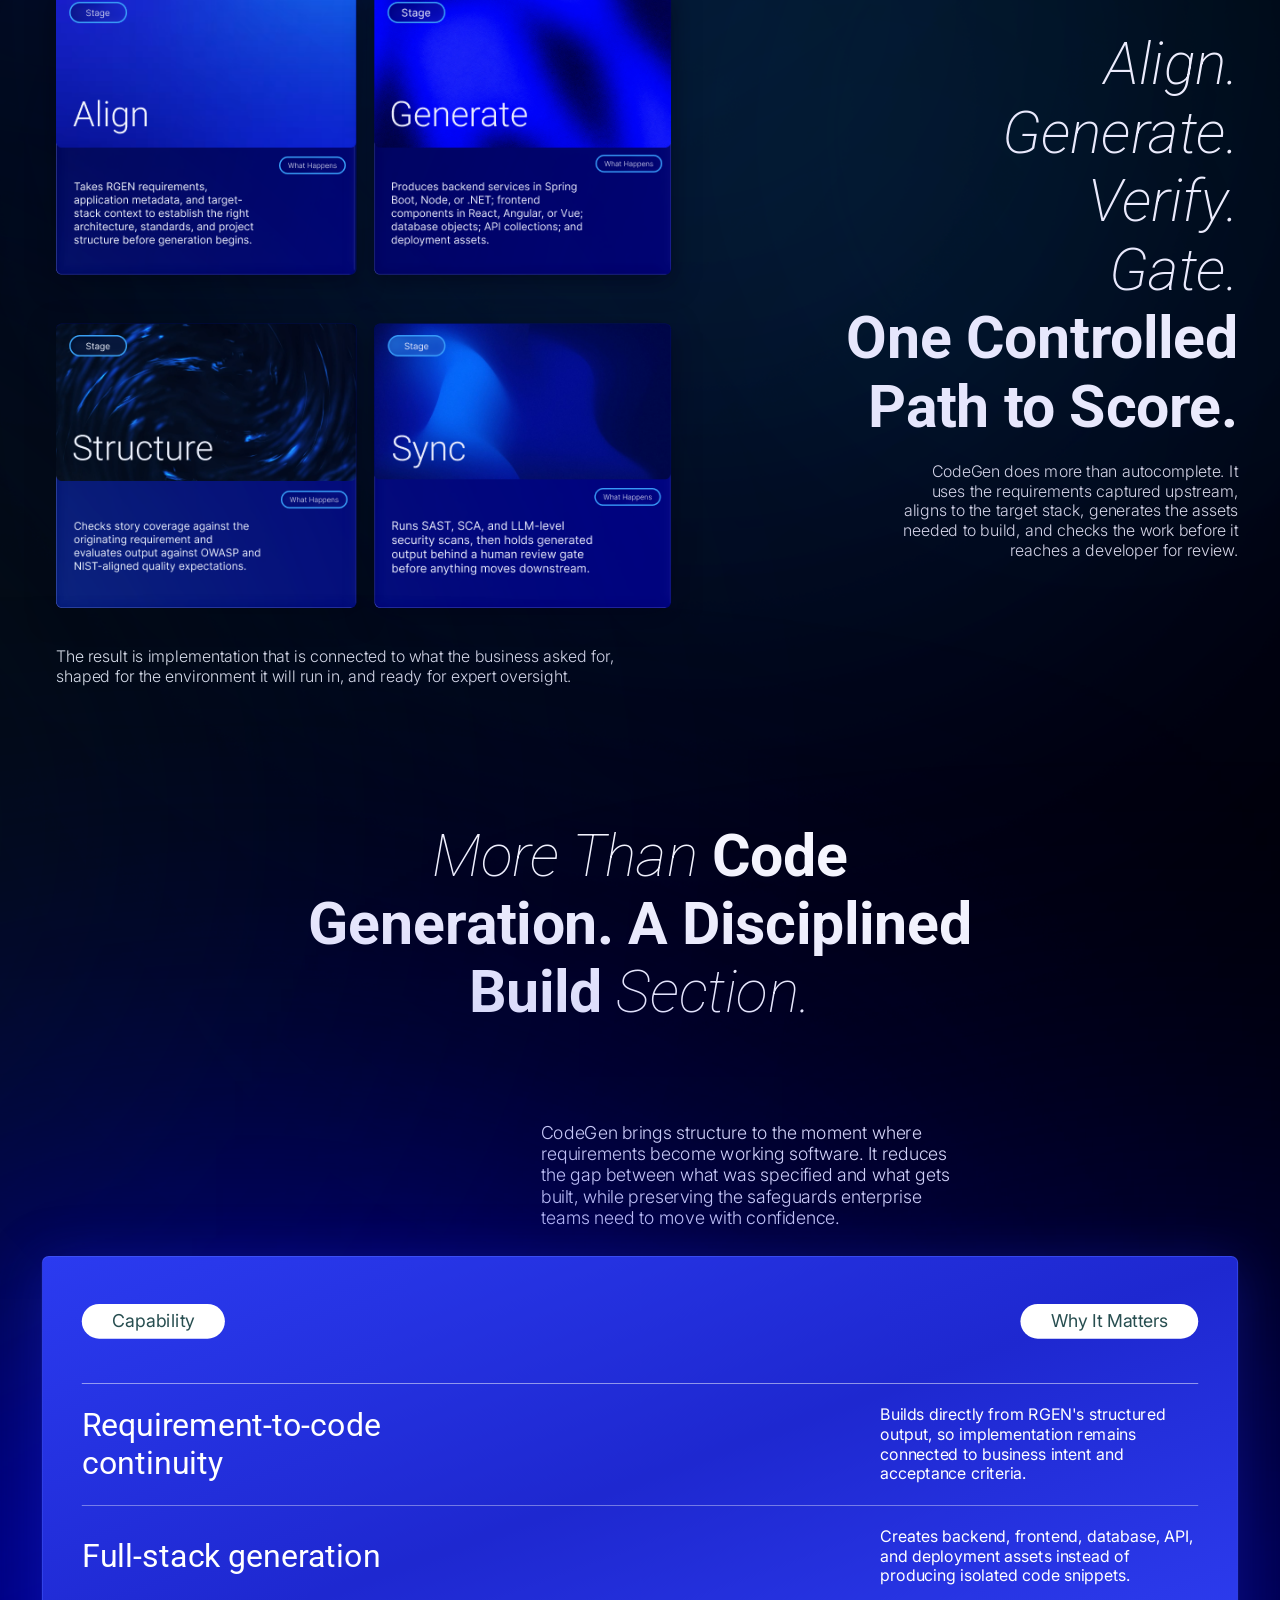
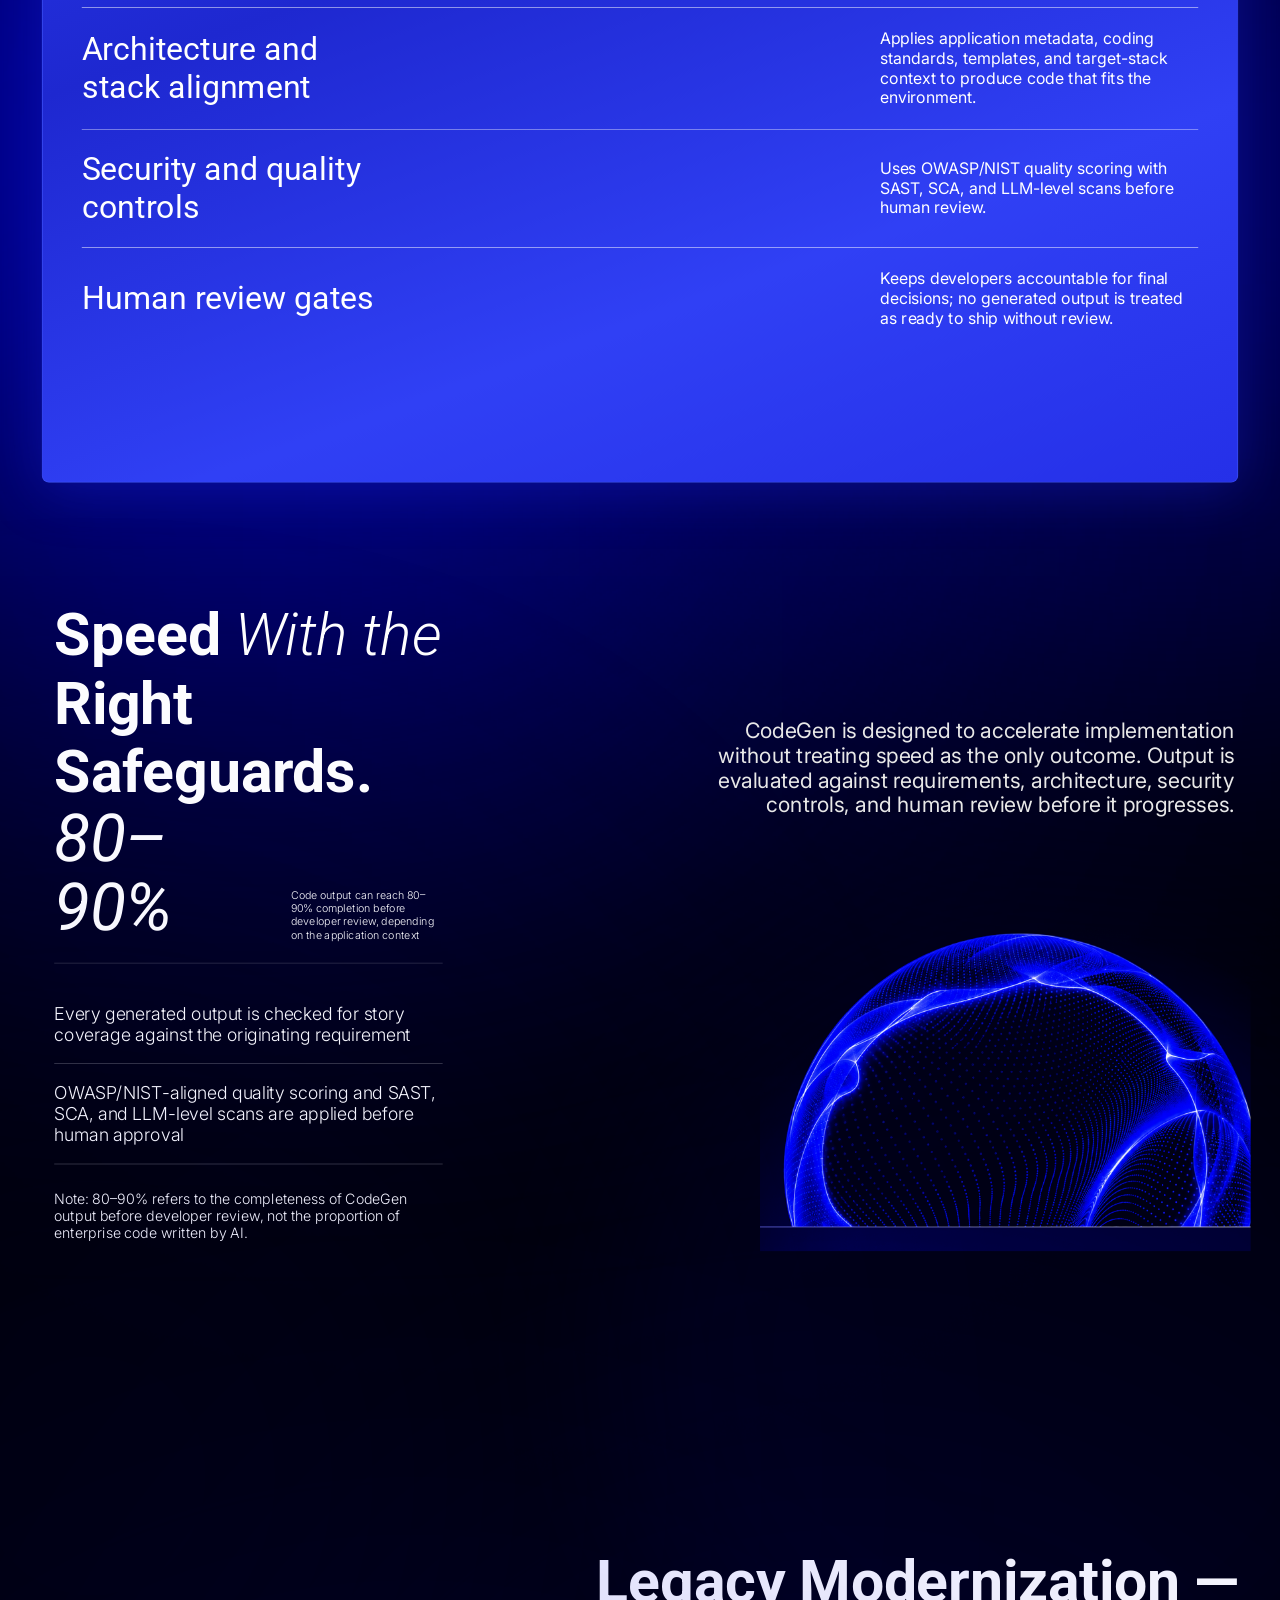
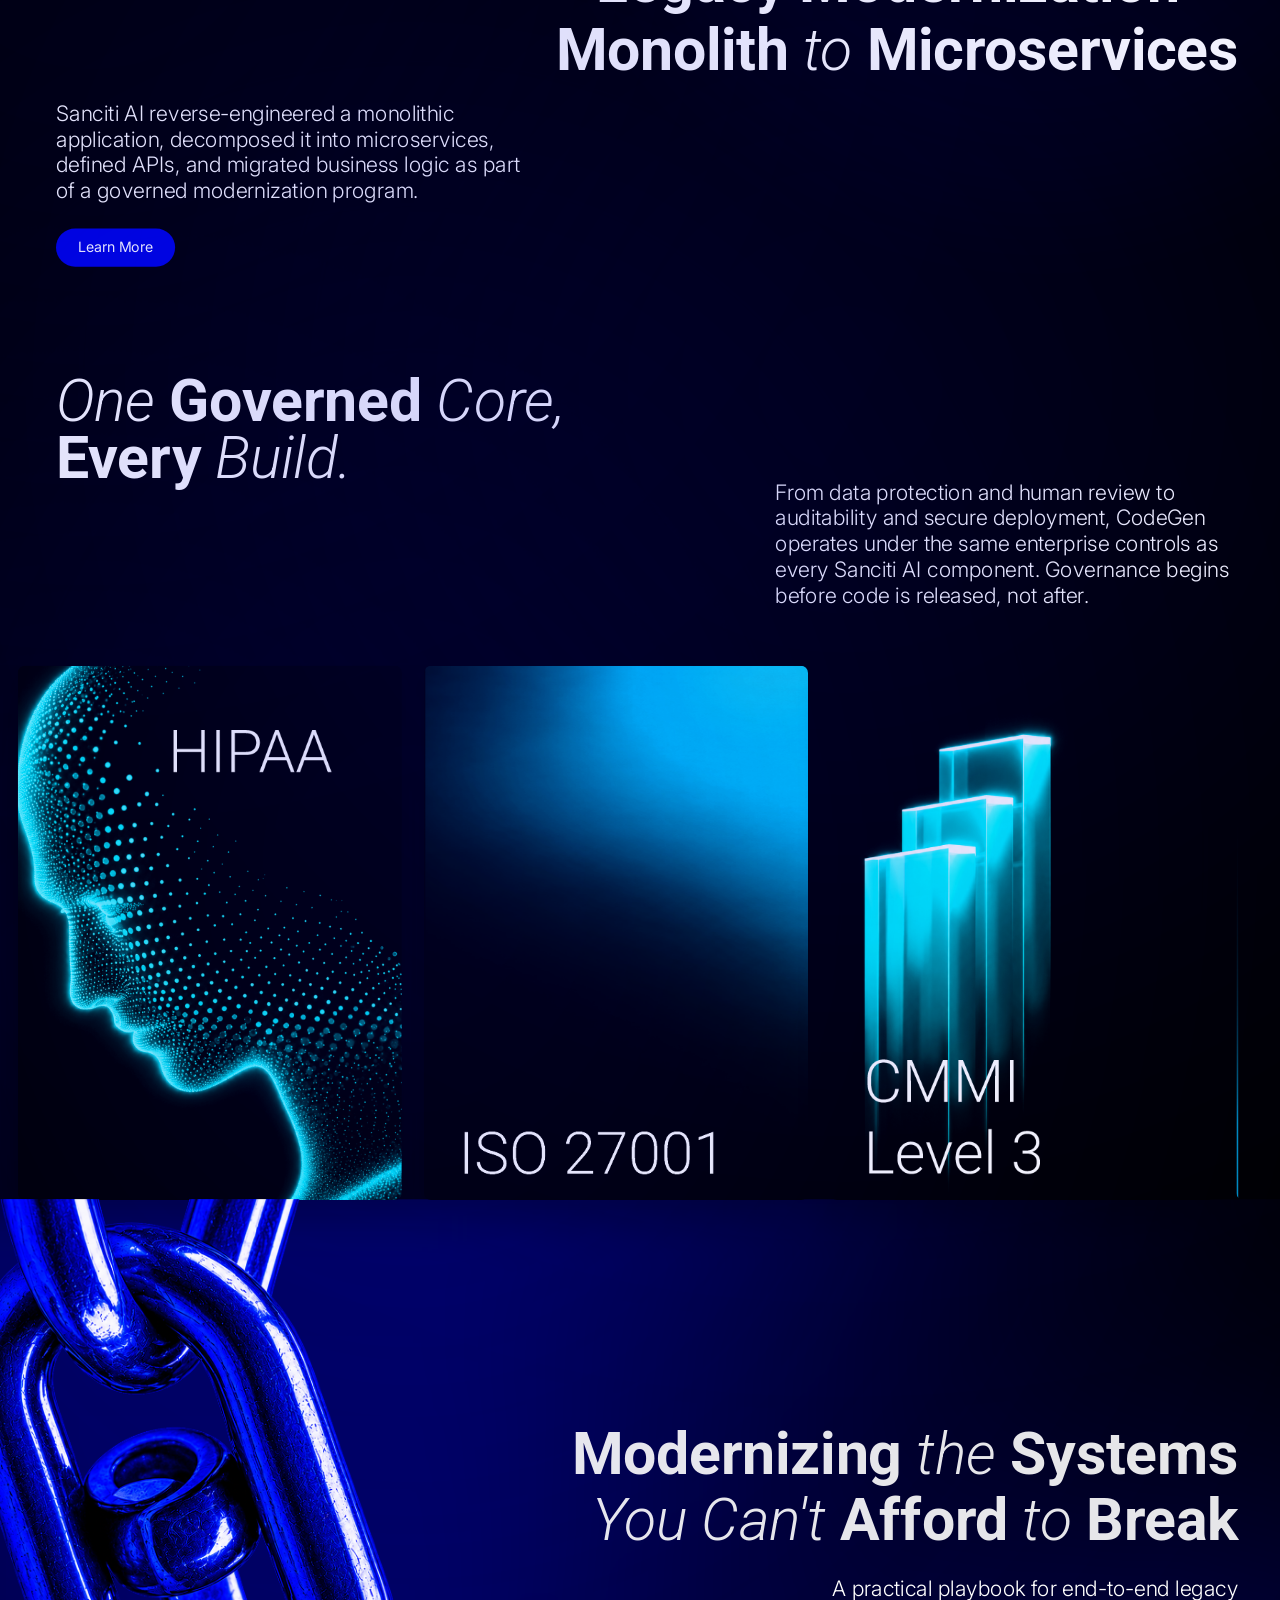
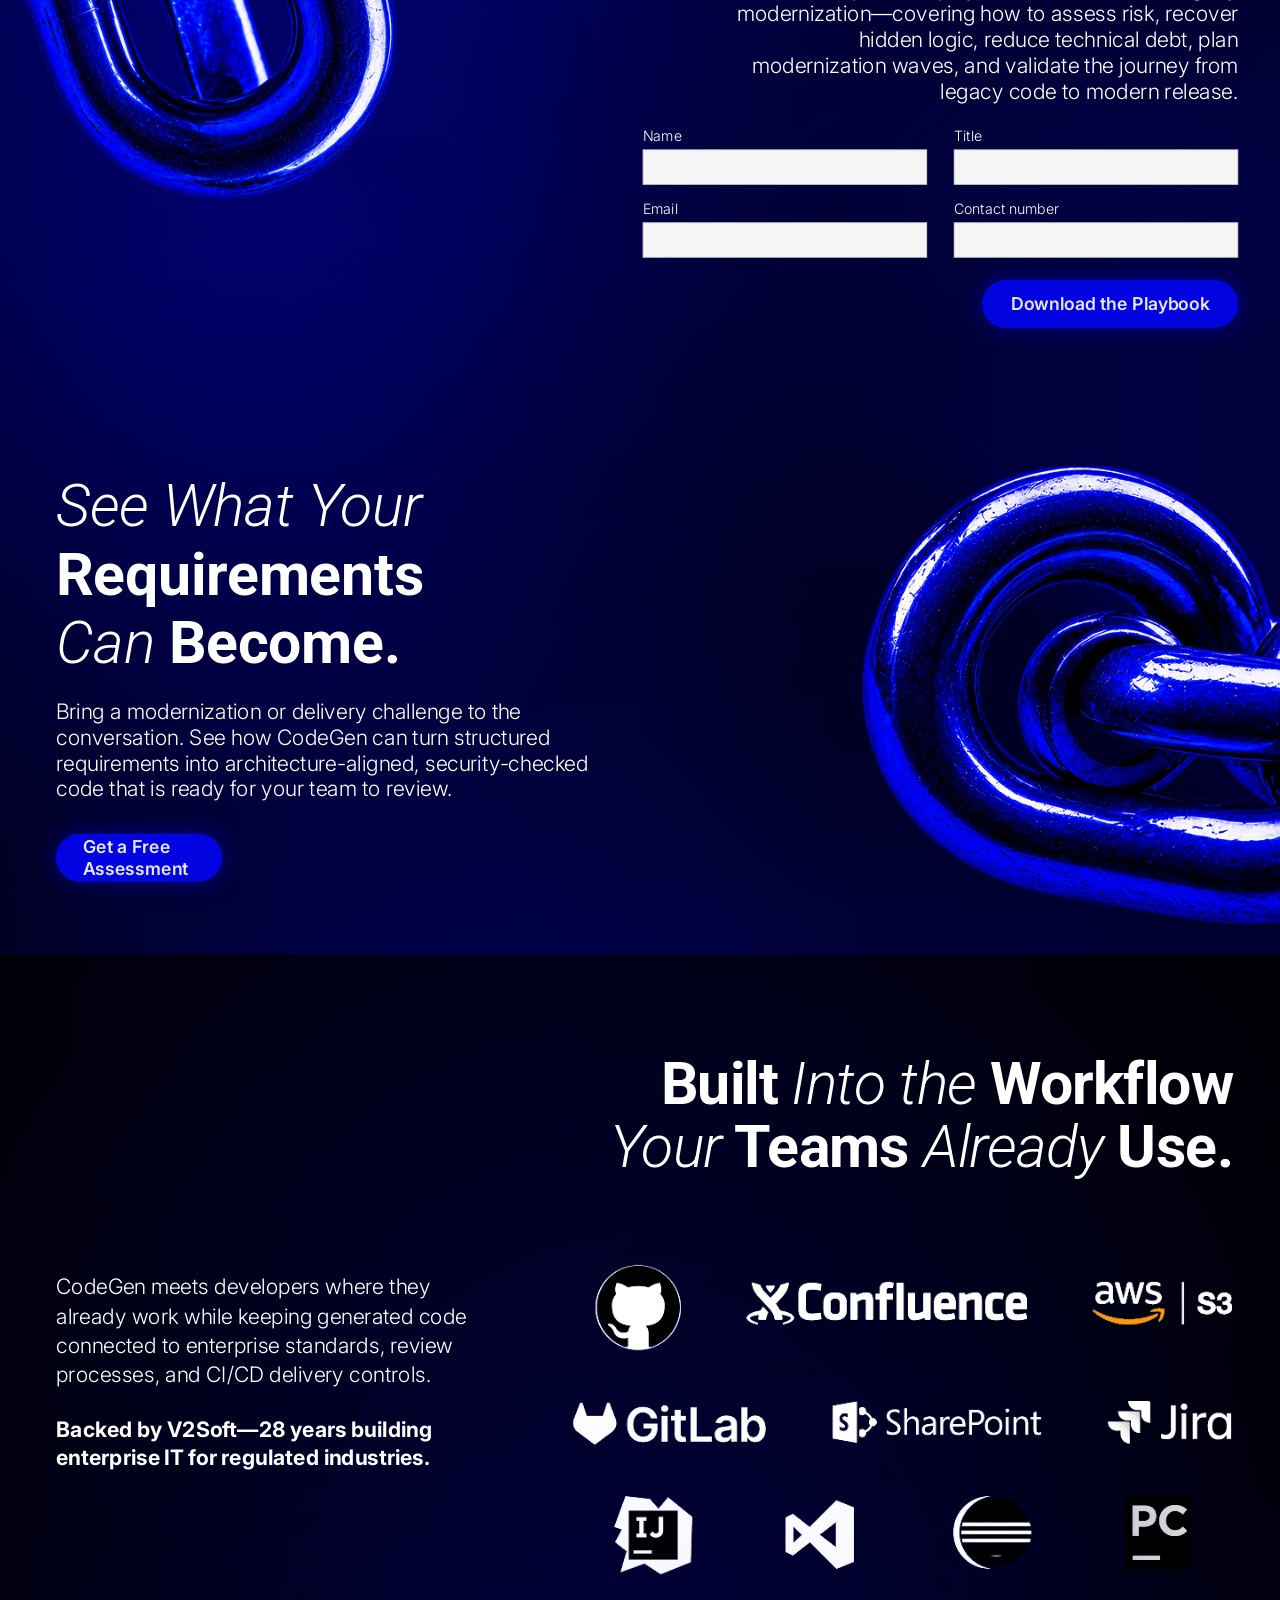
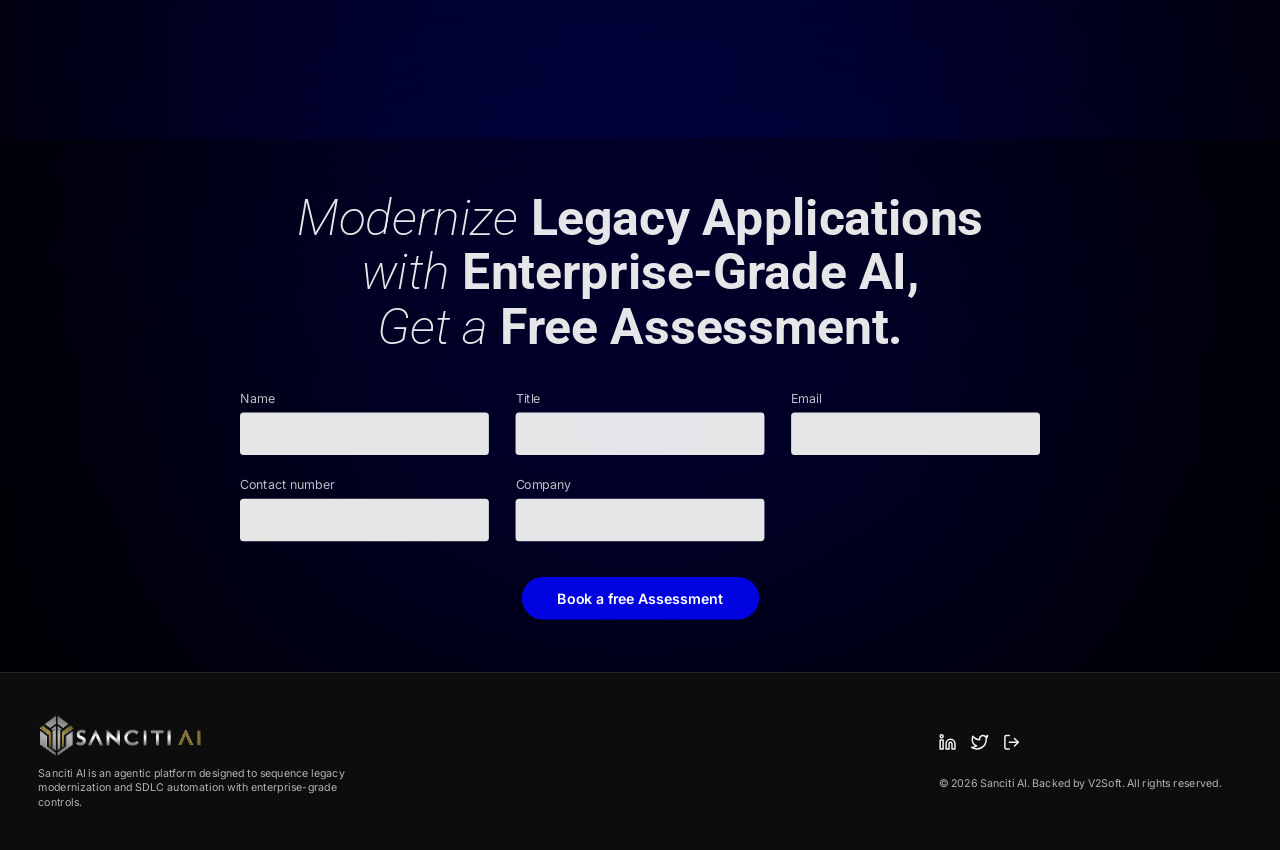
==== commit 094a54e1: "fix: add 64px padding to mobile bodies to prevent content hiding behind fixed header" ====
--- a/codegen.html
+++ b/codegen.html
@@ -11,8 +11,8 @@
     href="https://fonts.googleapis.com/css2?family=Inter:ital,wght@0,100..900;1,100..900&family=Roboto:ital,wght@0,100..900;1,100..900&display=swap"
     rel="stylesheet" />
   <link href="assets/css/style.css" rel="stylesheet" />
-  <link href="assets/css/codegen.css?v=1790161213" rel="stylesheet" />
-  <link href="assets/css/codegen-mobile.css?v=1790161213" rel="stylesheet" />
+  <link href="assets/css/codegen.css?v=1790162179" rel="stylesheet" />
+  <link href="assets/css/codegen-mobile.css?v=1790162179" rel="stylesheet" />
 </head>
 
 <body class="codegen-body">
--- a/assets/css/style.css
+++ b/assets/css/style.css
@@ -3355,7 +3355,7 @@
   body.has-mobile-stage #scaler {
     display: none !important;
   }
-  body.has-mobile-stage .mobile-header {
+  body.has-mobile-stage .mobile-header-hidden {
     display: none !important;
   }
   body.has-mobile-stage {
--- a/assets/css/codegen-mobile.css
+++ b/assets/css/codegen-mobile.css
@@ -29,7 +29,7 @@
   }
 
   body.codegen-body {
-    padding-top: 0 !important;
+    padding-top: 64px !important;
     margin: 0 !important;
     width: 100% !important;
     max-width: 100vw !important;
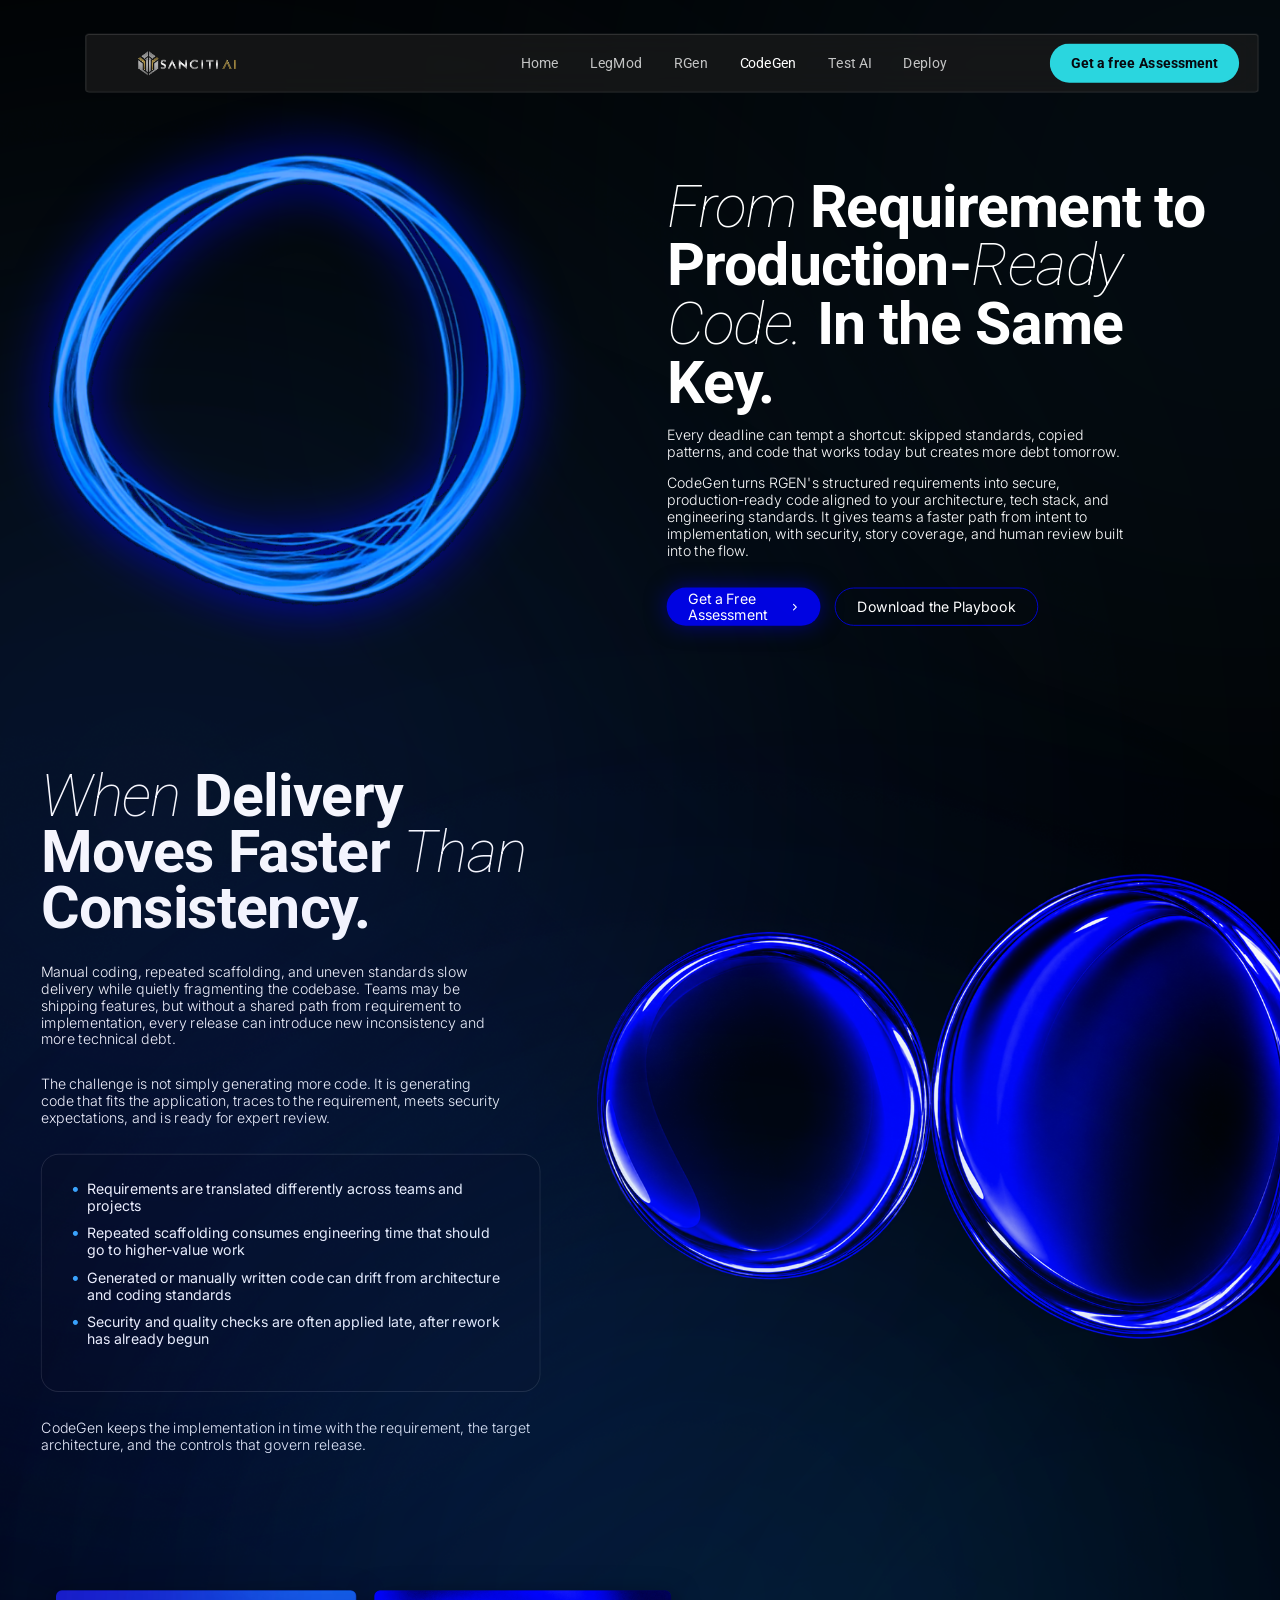
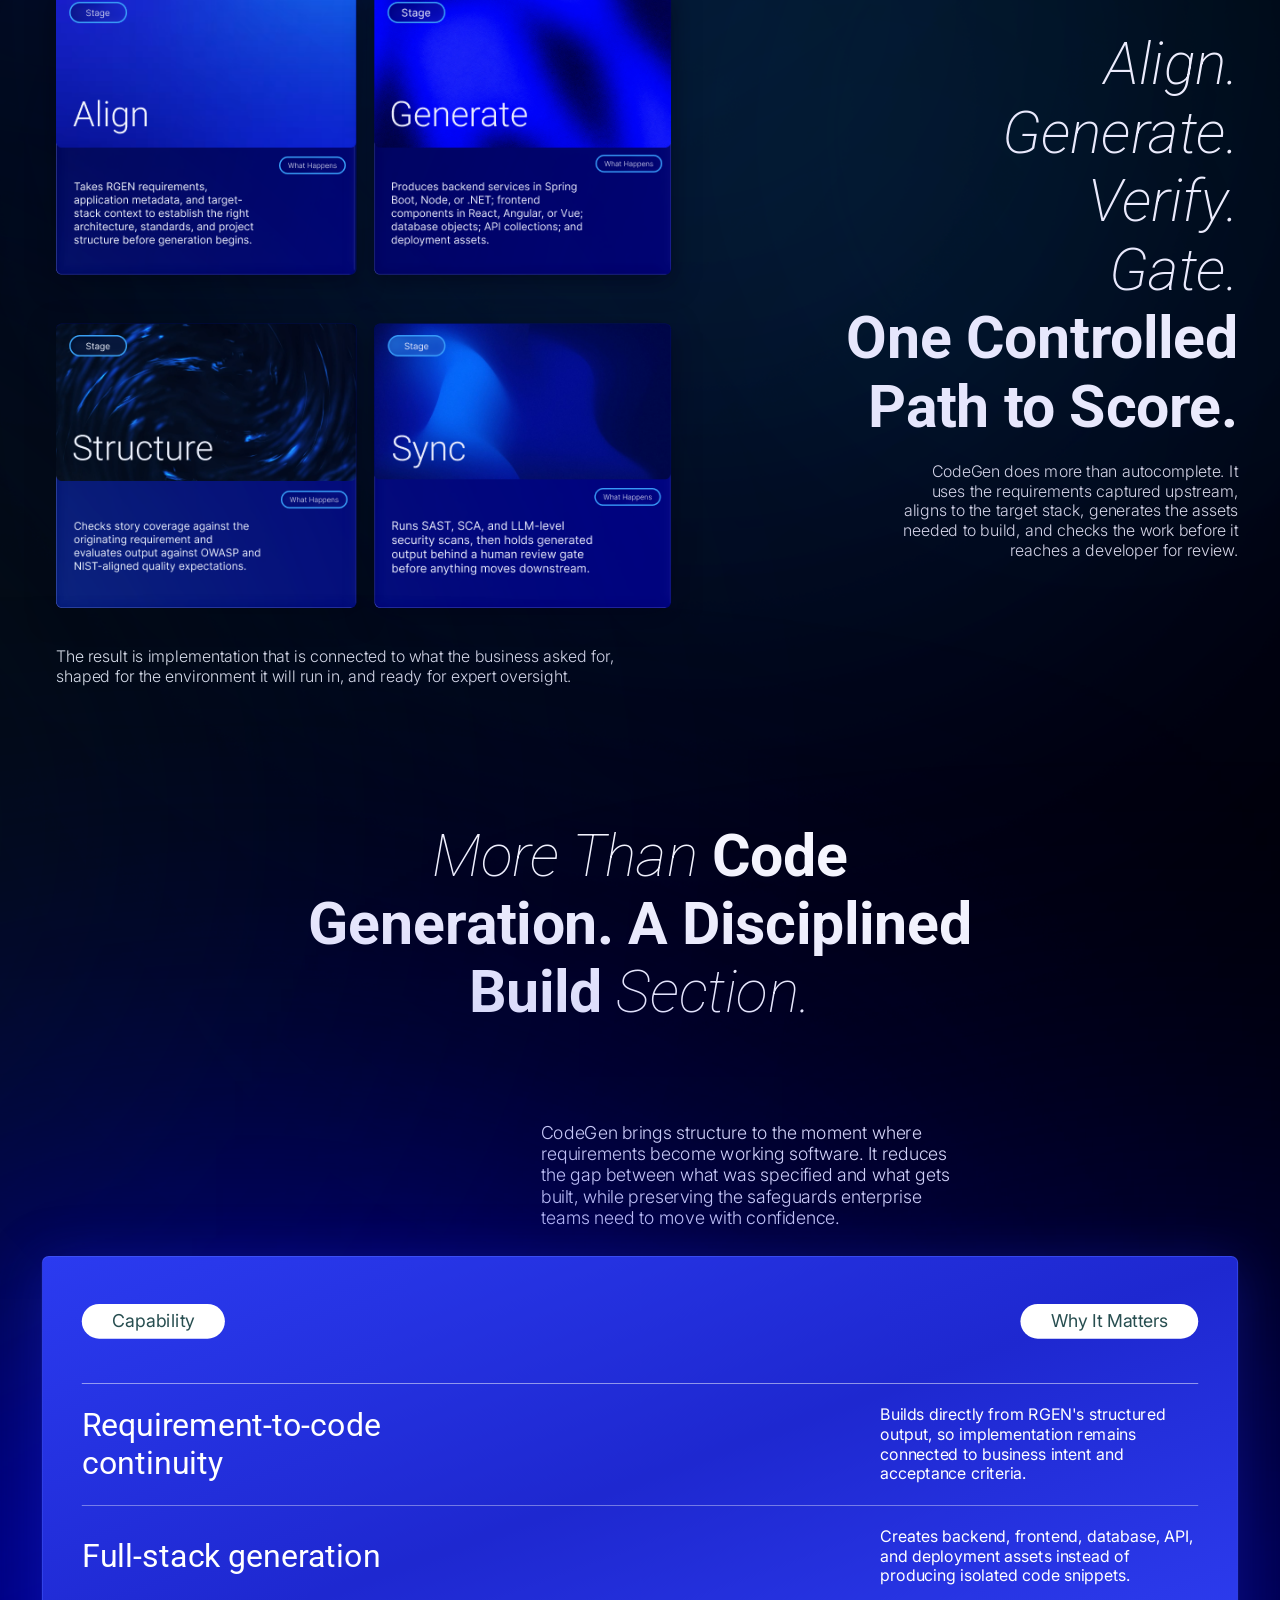
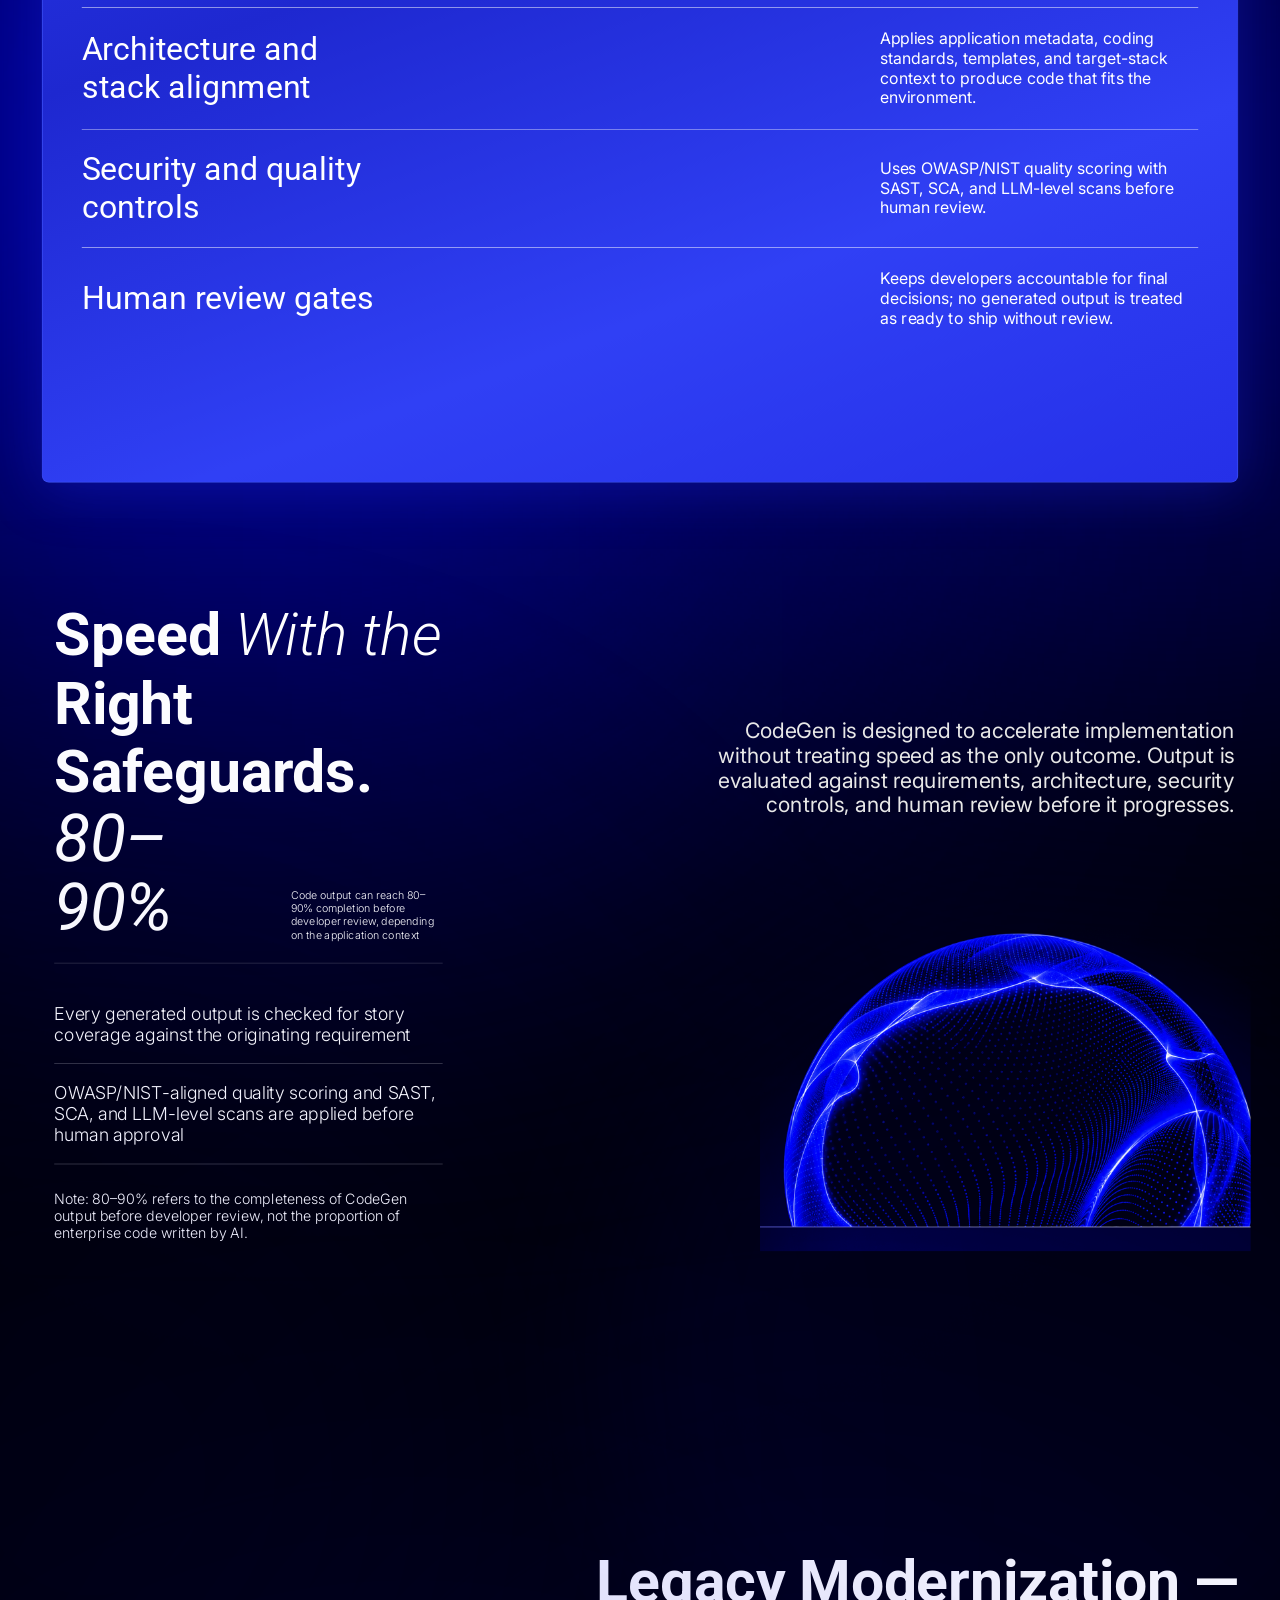
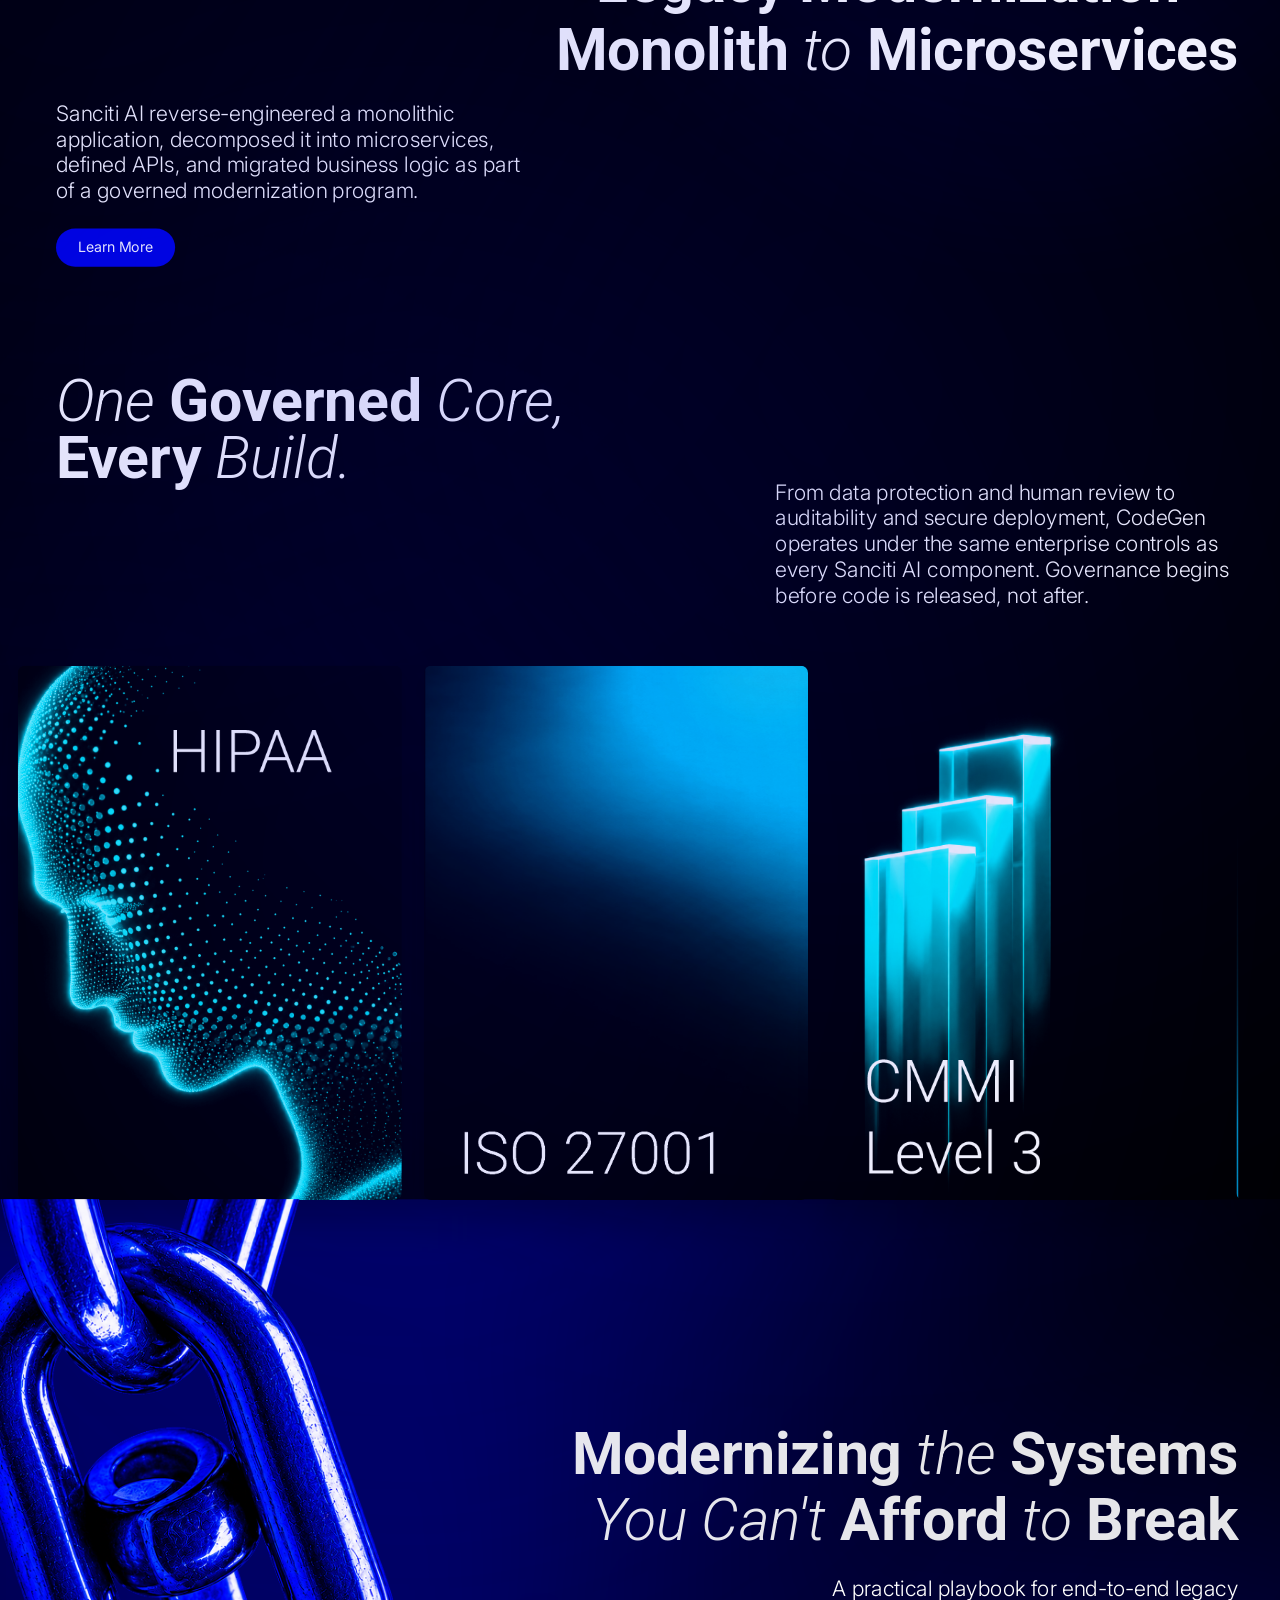
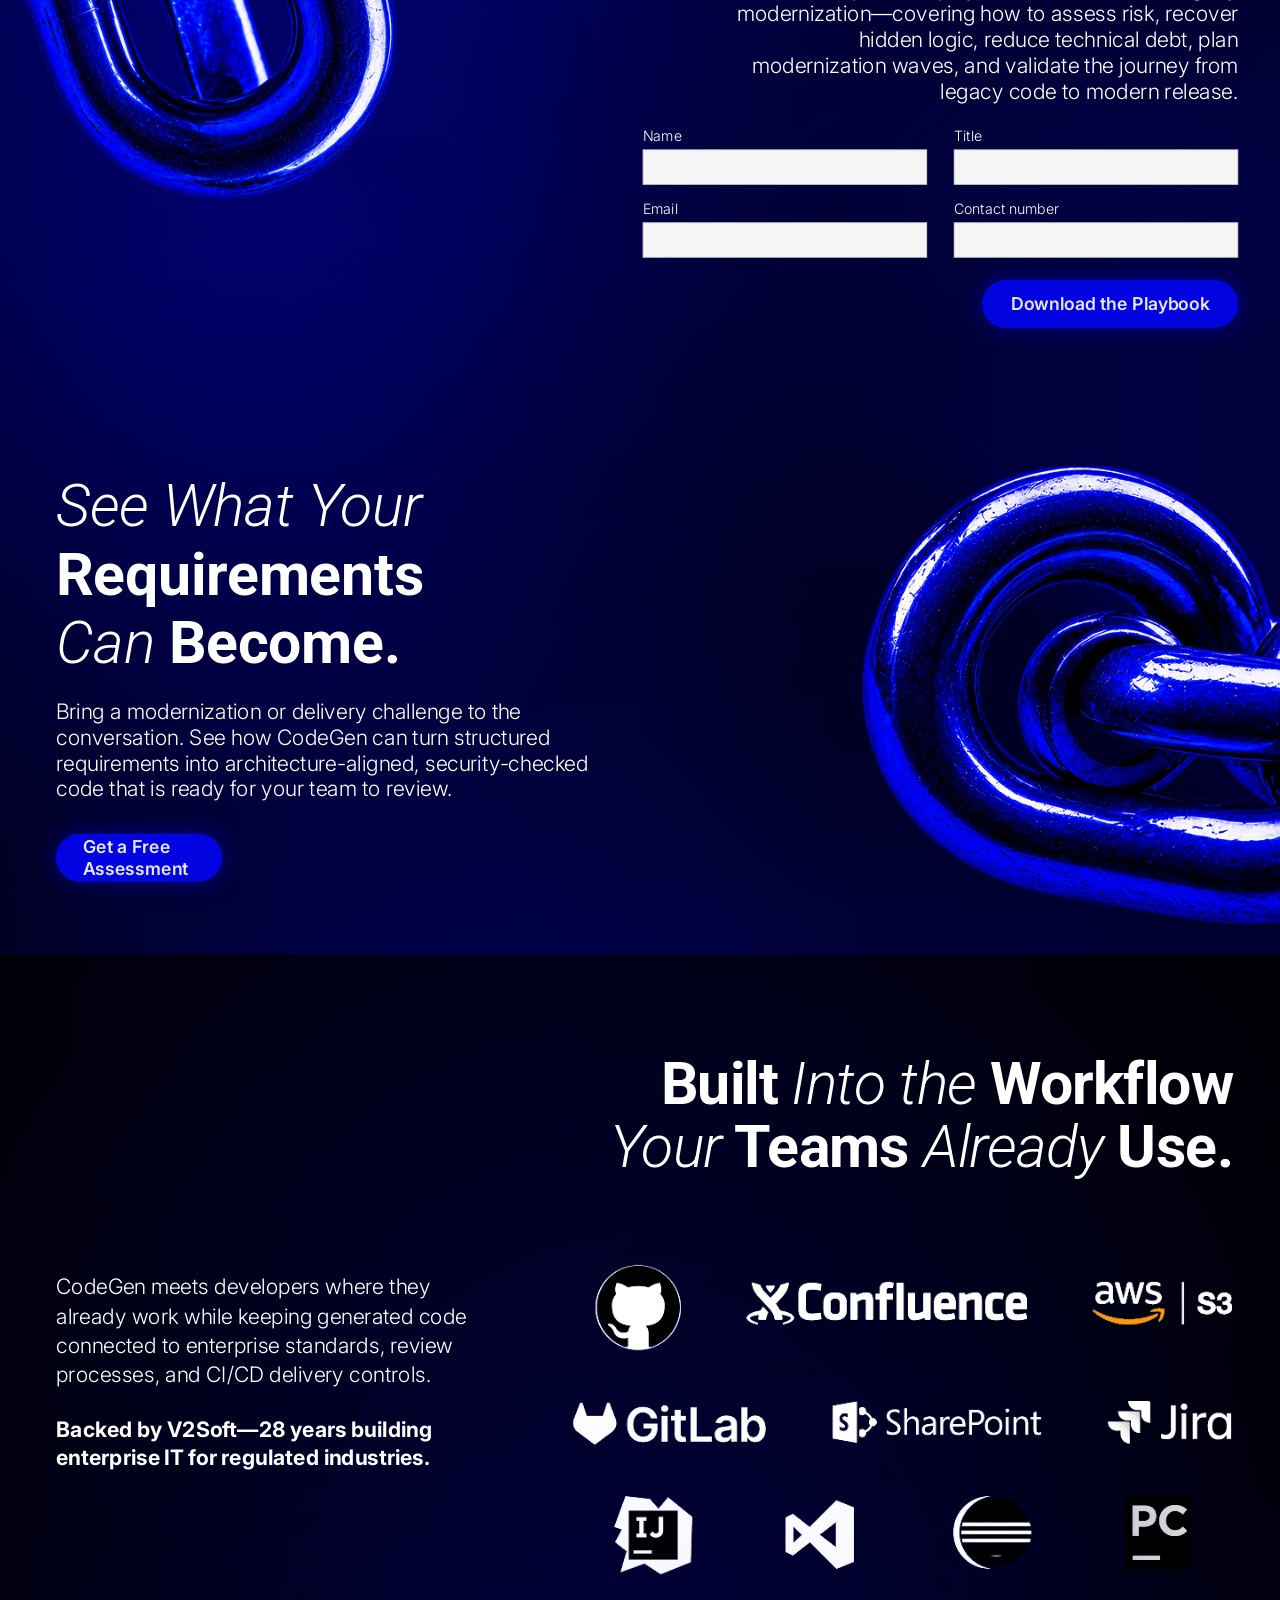
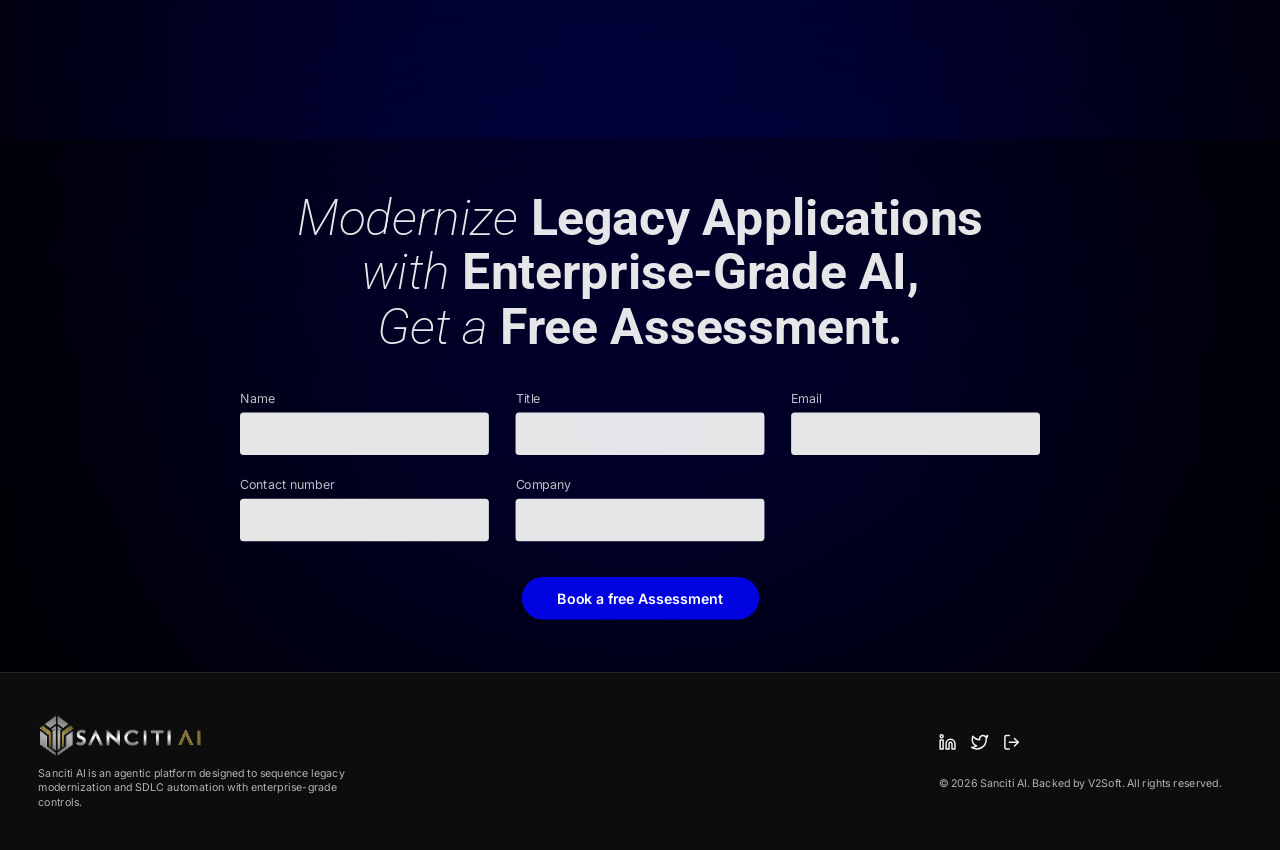
==== commit 481c463f: "fix: update codegen and deploy nav header CTA button background to cyan to match index" ====
--- a/codegen.html
+++ b/codegen.html
@@ -56,9 +56,9 @@
           <span class="nav-link" style="color:rgba(255,255,255,.75); cursor:pointer;" onclick="window.location.href='deploy.html';">Deploy</span>
         </div>
         <div class="abs pill"
-          style="right:22px; top:11px; padding:0 24px; height:44px; background:#0104E1; border-radius:999px; display:flex; align-items:center; justify-content:center; cursor:pointer;"
+          style="right:22px; top:11px; padding:0 24px; height:44px; background:var(--cyan); border-radius:999px; display:flex; align-items:center; justify-content:center; cursor:pointer;"
           onclick="scrollToAssessment(event)">
-          <span class="font-disp" style="color:#FFFFFF; font-size:16px; font-weight:bold; white-space:nowrap;">Get a free Assessment</span>
+          <span class="font-disp" style="color:var(--ink); font-size:16px; font-weight:bold; white-space:nowrap;">Get a free Assessment</span>
         </div>
       </div>
 
@@ -528,8 +528,8 @@
         <img alt="Sanciti AI" src="assets/img/sancitiailogo.png" />
       </a>
       <div class="mobile-header-right">
-        <a class="mobile-demo-btn pill" href="javascript:void(0)" id="mobileDemoBtn" onclick="scrollToAssessment(event)" style="background:#0104E1;">
-          <span style="color:#FFFFFF;">Get a free Assessment</span>
+        <a class="mobile-demo-btn pill" href="javascript:void(0)" id="mobileDemoBtn" onclick="scrollToAssessment(event)" style="background:var(--cyan);">
+          <span style="color:var(--ink);">Get a free Assessment</span>
         </a>
         <button class="mobile-menu-toggle" id="mobileMenuToggle" aria-label="Toggle navigation" aria-expanded="false"
           onclick="toggleMobileMenu()">
@@ -548,8 +548,8 @@
         <a href="codegen.html" class="mobile-nav-item active">CodeGen</a>
         <a href="testai.html" class="mobile-nav-item ">Test AI</a>
         <a href="deploy.html" class="mobile-nav-item ">Deploy</a>
-        <div class="mobile-nav-cta pill" onclick="scrollToAssessment(event)" style="background:#0104E1;">
-          <span style="color:#FFFFFF;">Get a Free Assessment</span>
+        <div class="mobile-nav-cta pill" onclick="scrollToAssessment(event)" style="background:var(--cyan);">
+          <span style="color:var(--ink);">Get a Free Assessment</span>
         </div>
       </nav>
     </div>
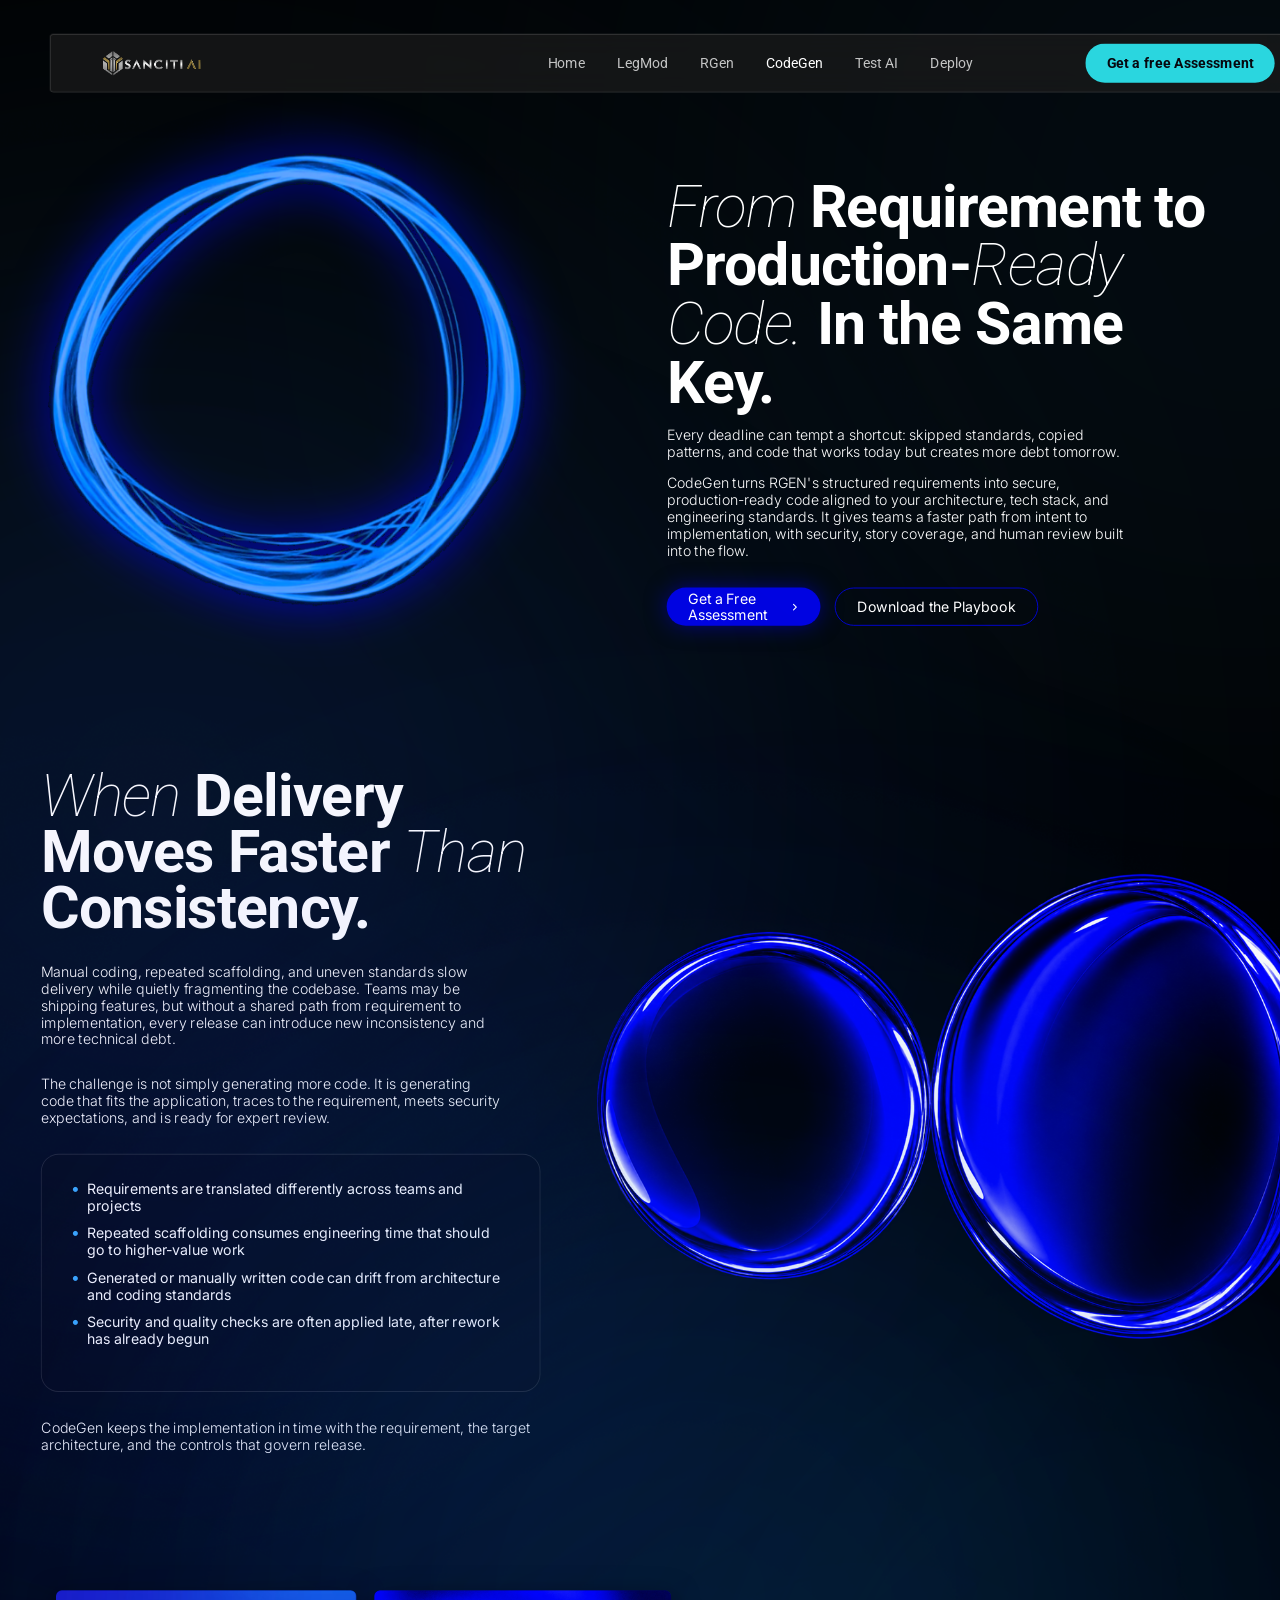
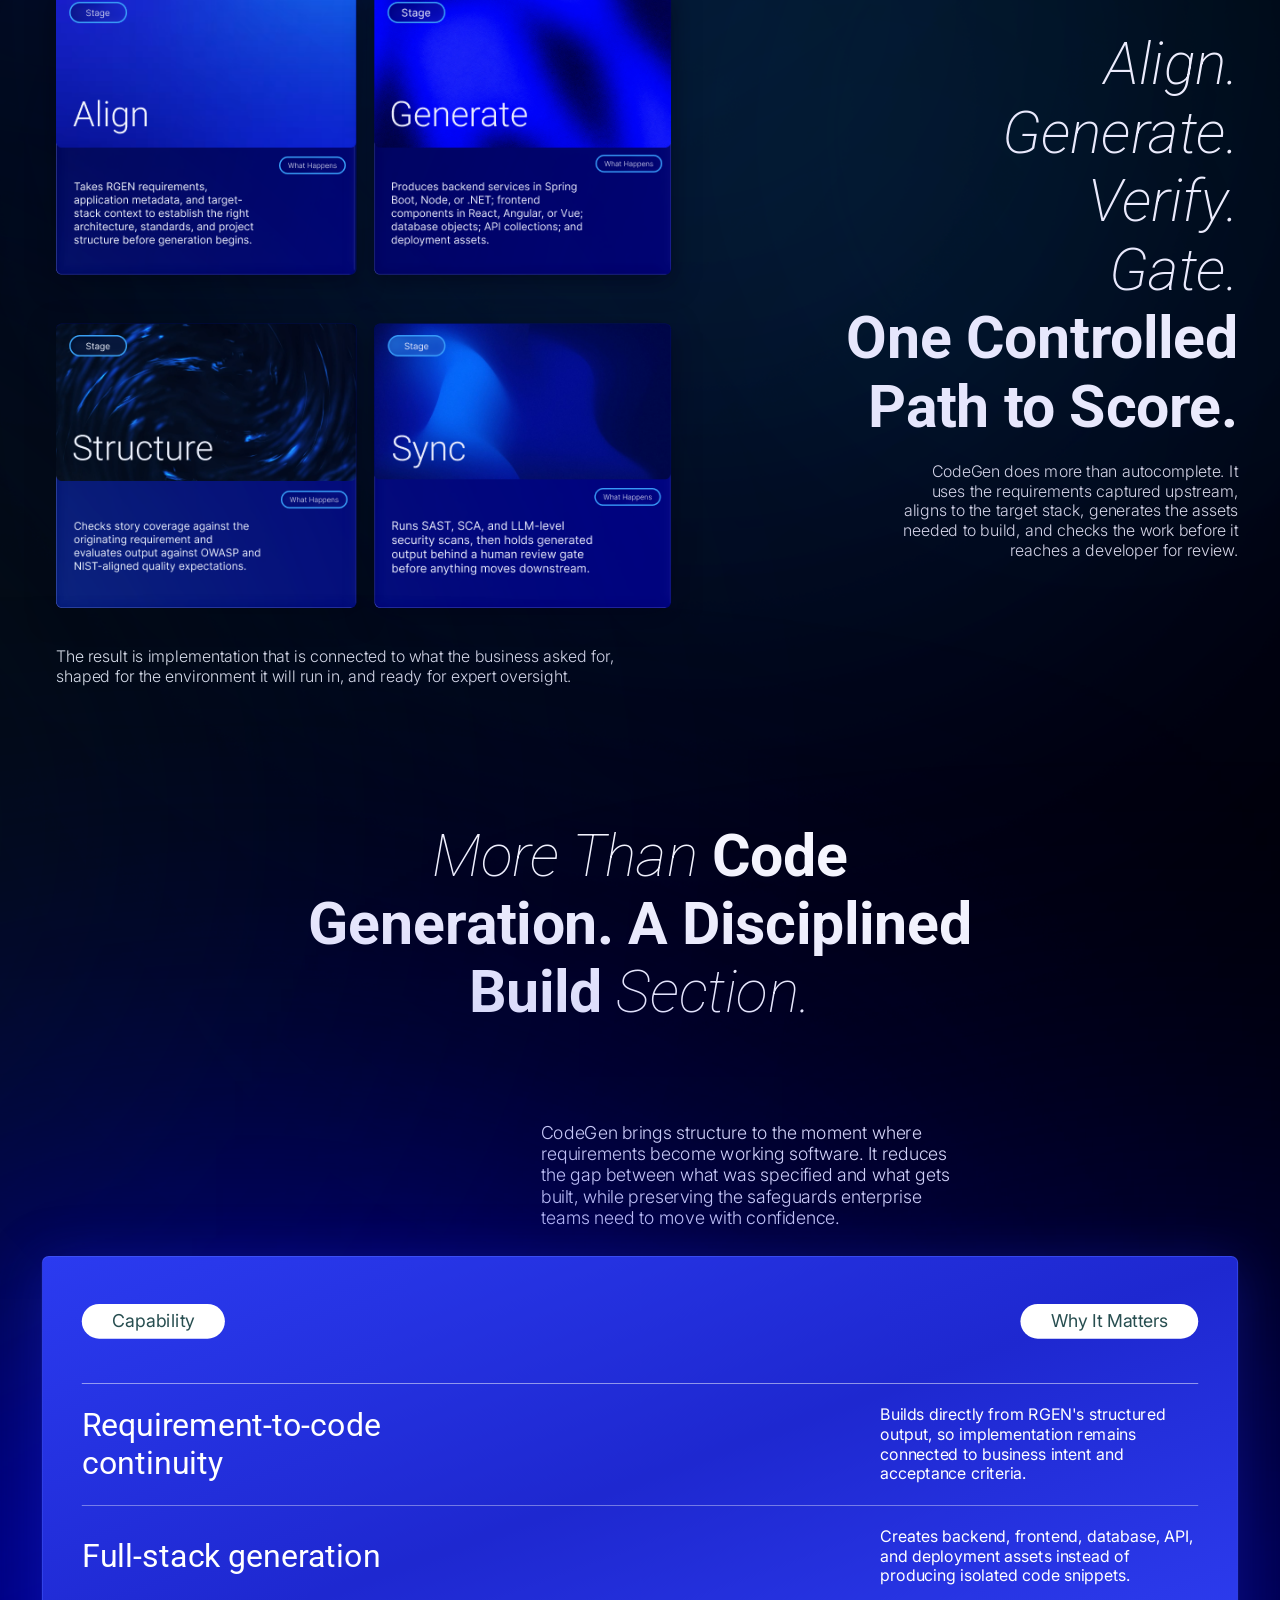
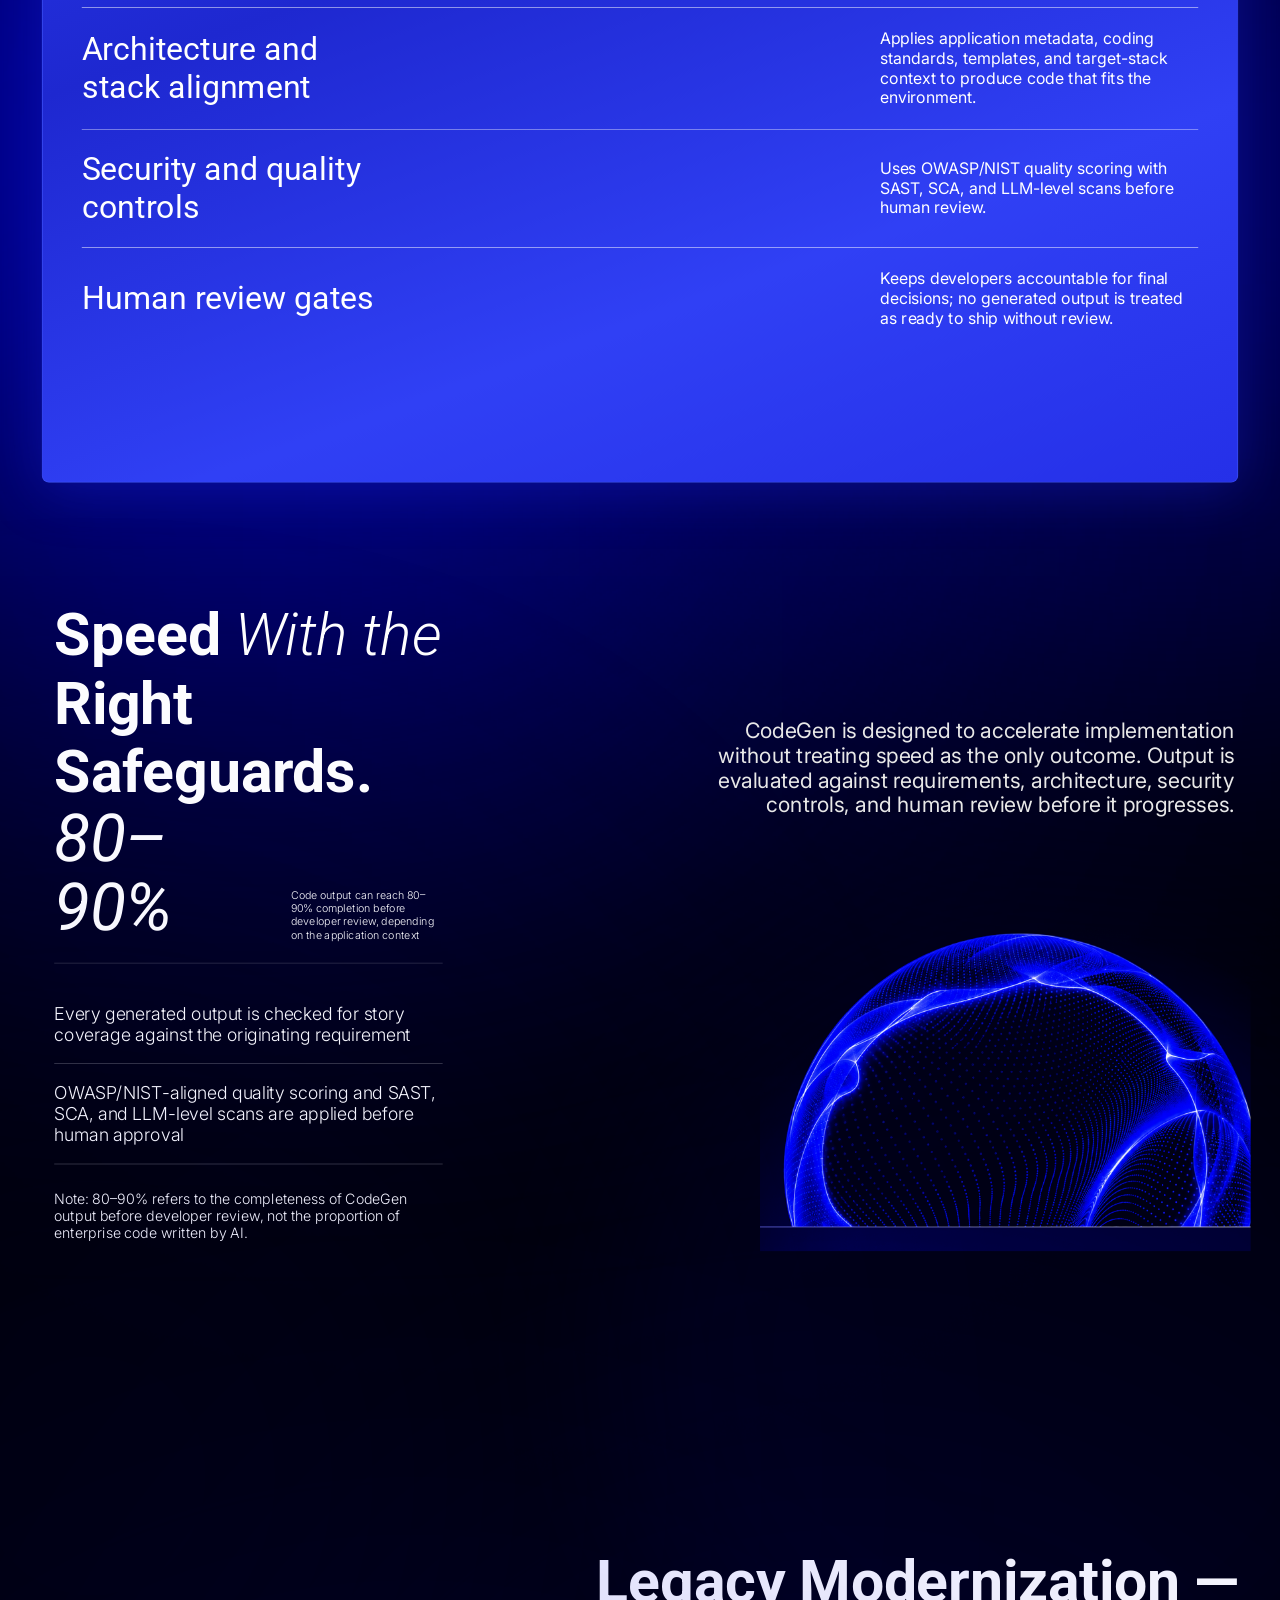
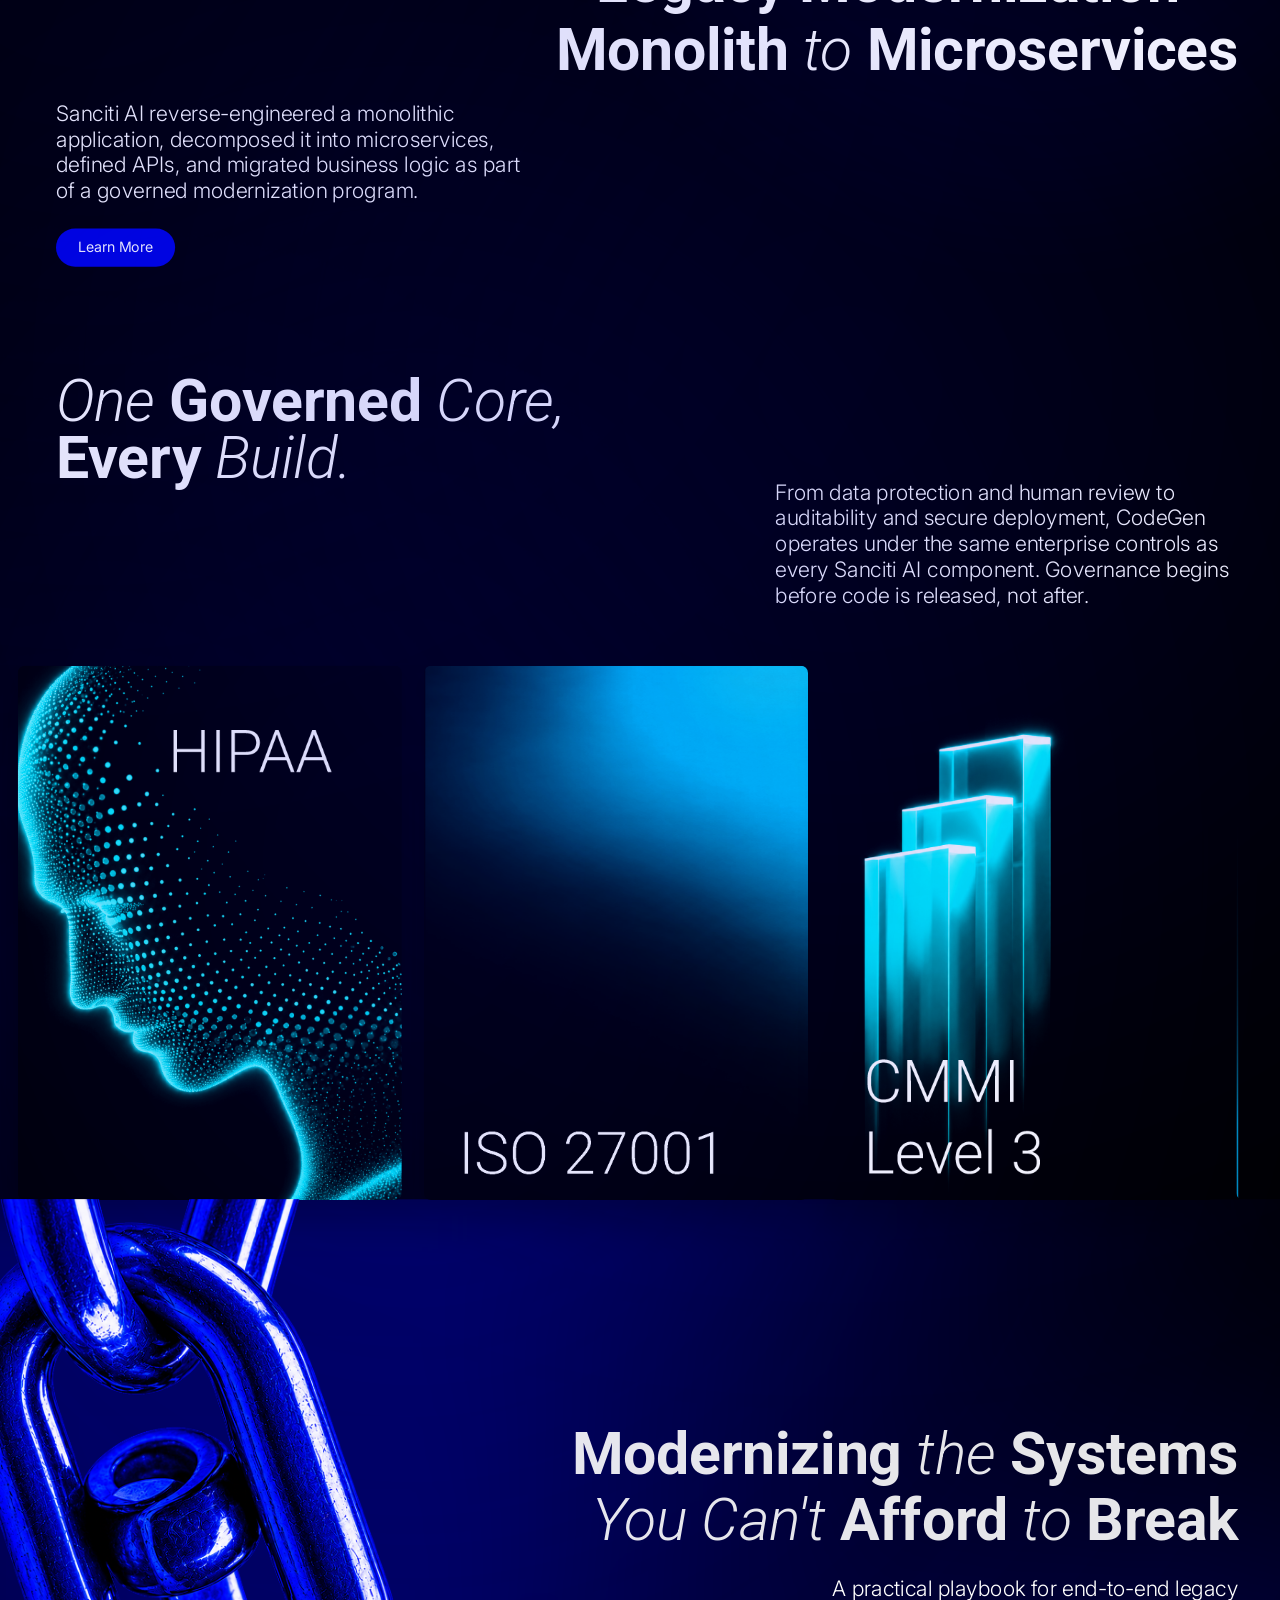
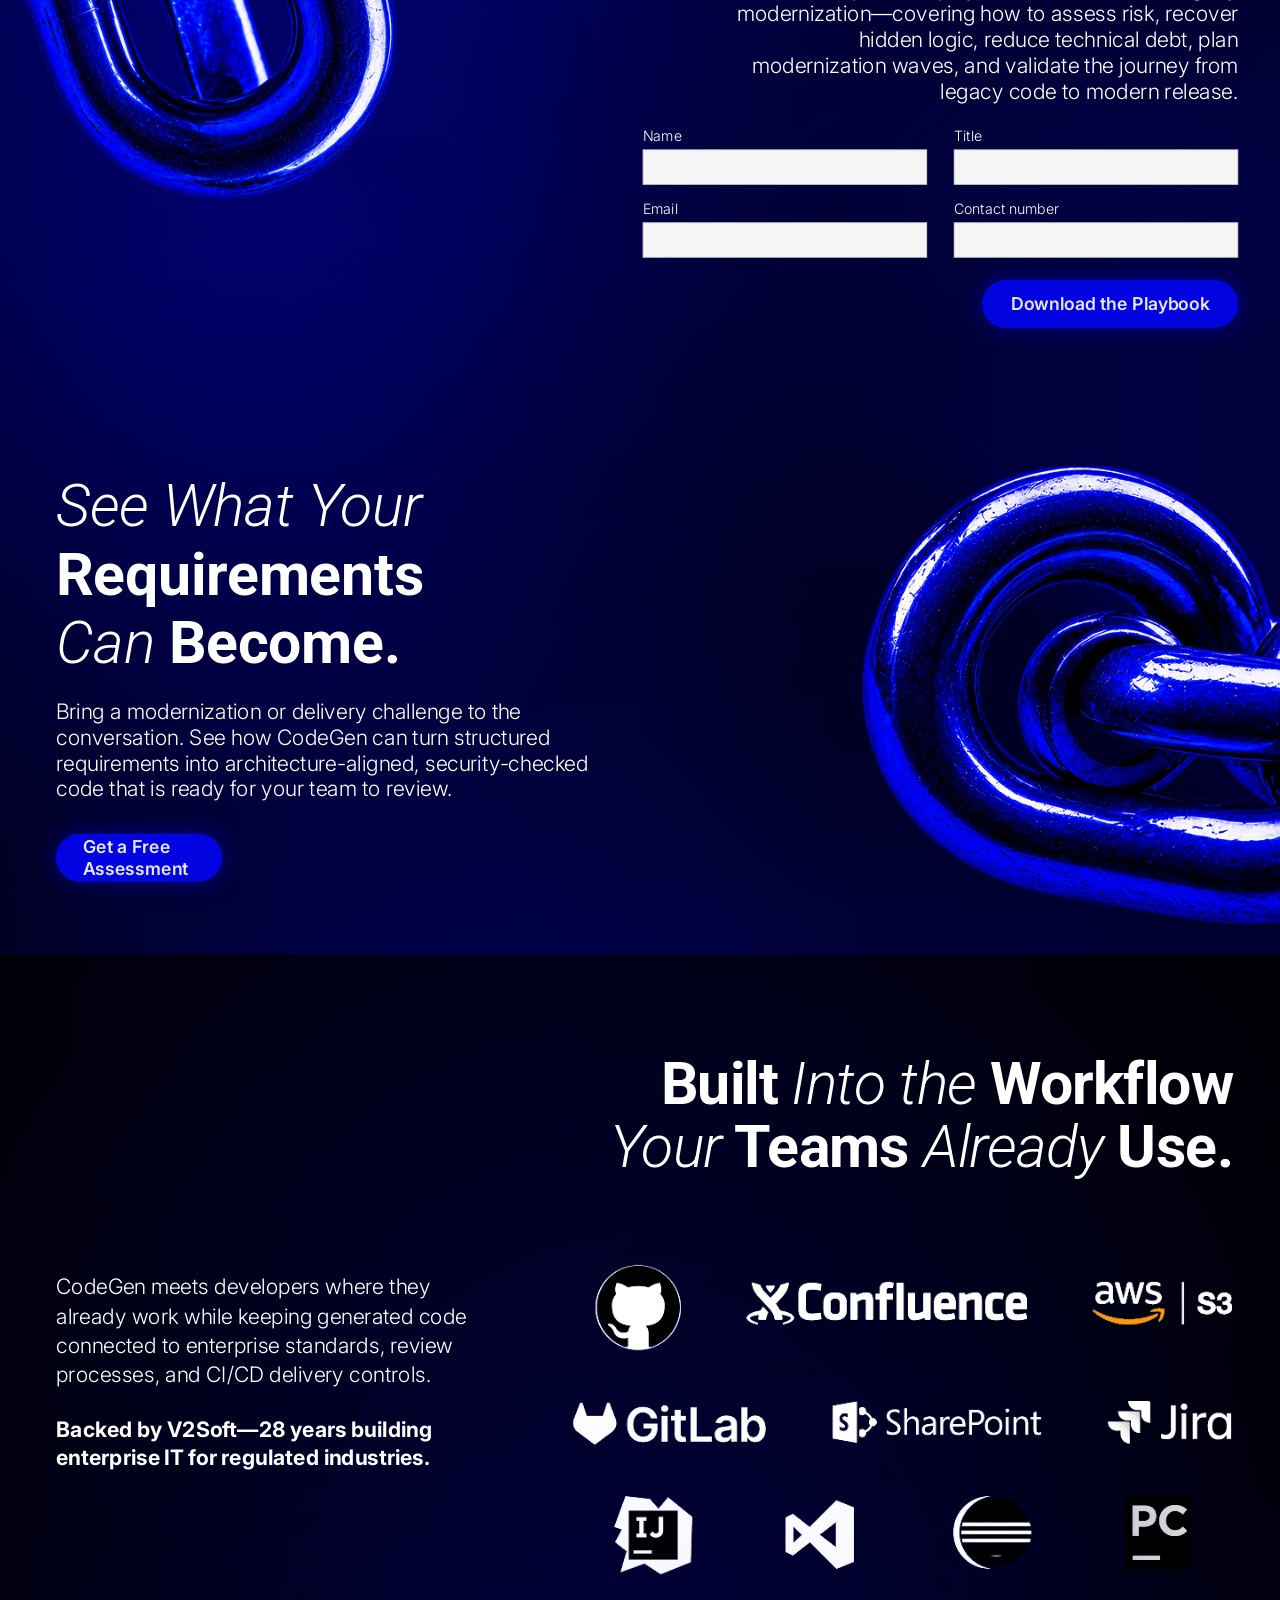
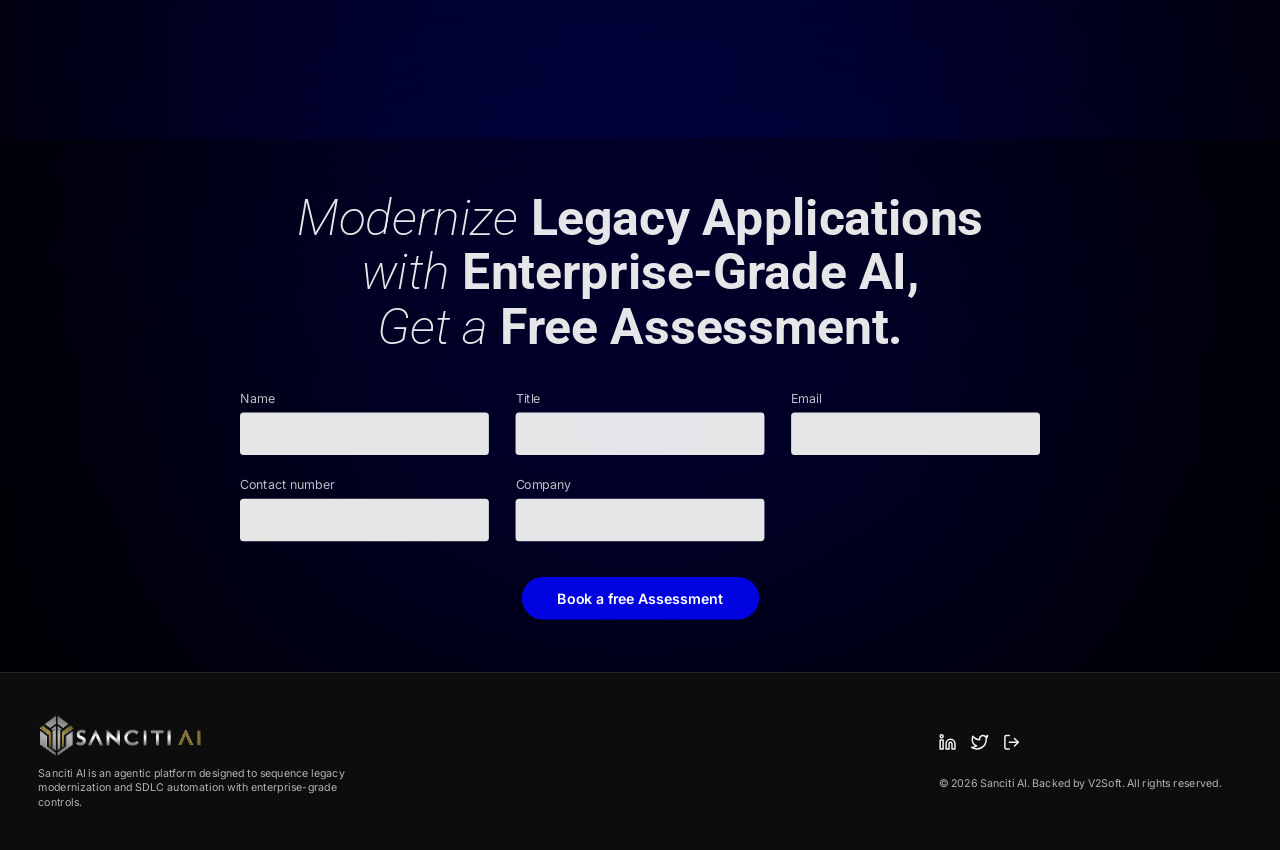
==== commit 01e7c033: "fix: restore desktop nav alignment and padding to match index page" ====
--- a/codegen.html
+++ b/codegen.html
@@ -37,7 +37,7 @@
       <div class="cg-ambient-glow" style="position:absolute; width:1096px; height:1484px; left:171px; top:8286px; background:#0104E1; opacity:0.13; filter:blur(300px); pointer-events:none; z-index:1;"></div>
 
       <!-- ================= NAV ================= -->
-      <div class="abs desktop-nav" style="left:0; right:0; margin:0 auto; top:38px; width:1320px; height:66px; z-index:50;">
+      <div class="abs desktop-nav" style="left:0; right:0; margin:0 auto; top:38px; width:1400px; height:66px; z-index:50;">
         <div class="abs"
           style="left:0; top:0; width:100%; height:100%; background:rgba(30, 30, 30, 0.65); backdrop-filter:blur(16px); -webkit-backdrop-filter:blur(16px); border:1px solid rgba(255, 255, 255, 0.15); border-radius:4px;">
         </div>
@@ -47,7 +47,7 @@
             style="height:32px; width:auto; object-fit:contain;" />
         </a>
         <div class="abs font-disp desktop-nav-menu"
-          style="display:flex; align-items:center; left:490px; top:23px; width:600px; font-size:16px; gap:36px; color:#fff;">
+          style="display:flex; align-items:center; left:560px; top:23px; width:600px; font-size:16px; gap:36px; color:#fff;">
           <span class="nav-link" style="color:rgba(255,255,255,.75); cursor:pointer;" onclick="window.location.href='index.html';">Home</span>
           <span class="nav-link" style="color:rgba(255,255,255,.75); cursor:pointer;" onclick="window.location.href='legmod.html';">LegMod</span>
           <span class="nav-link" style="color:rgba(255,255,255,.75); cursor:pointer;" onclick="window.location.href='rgen.html';">RGen</span>
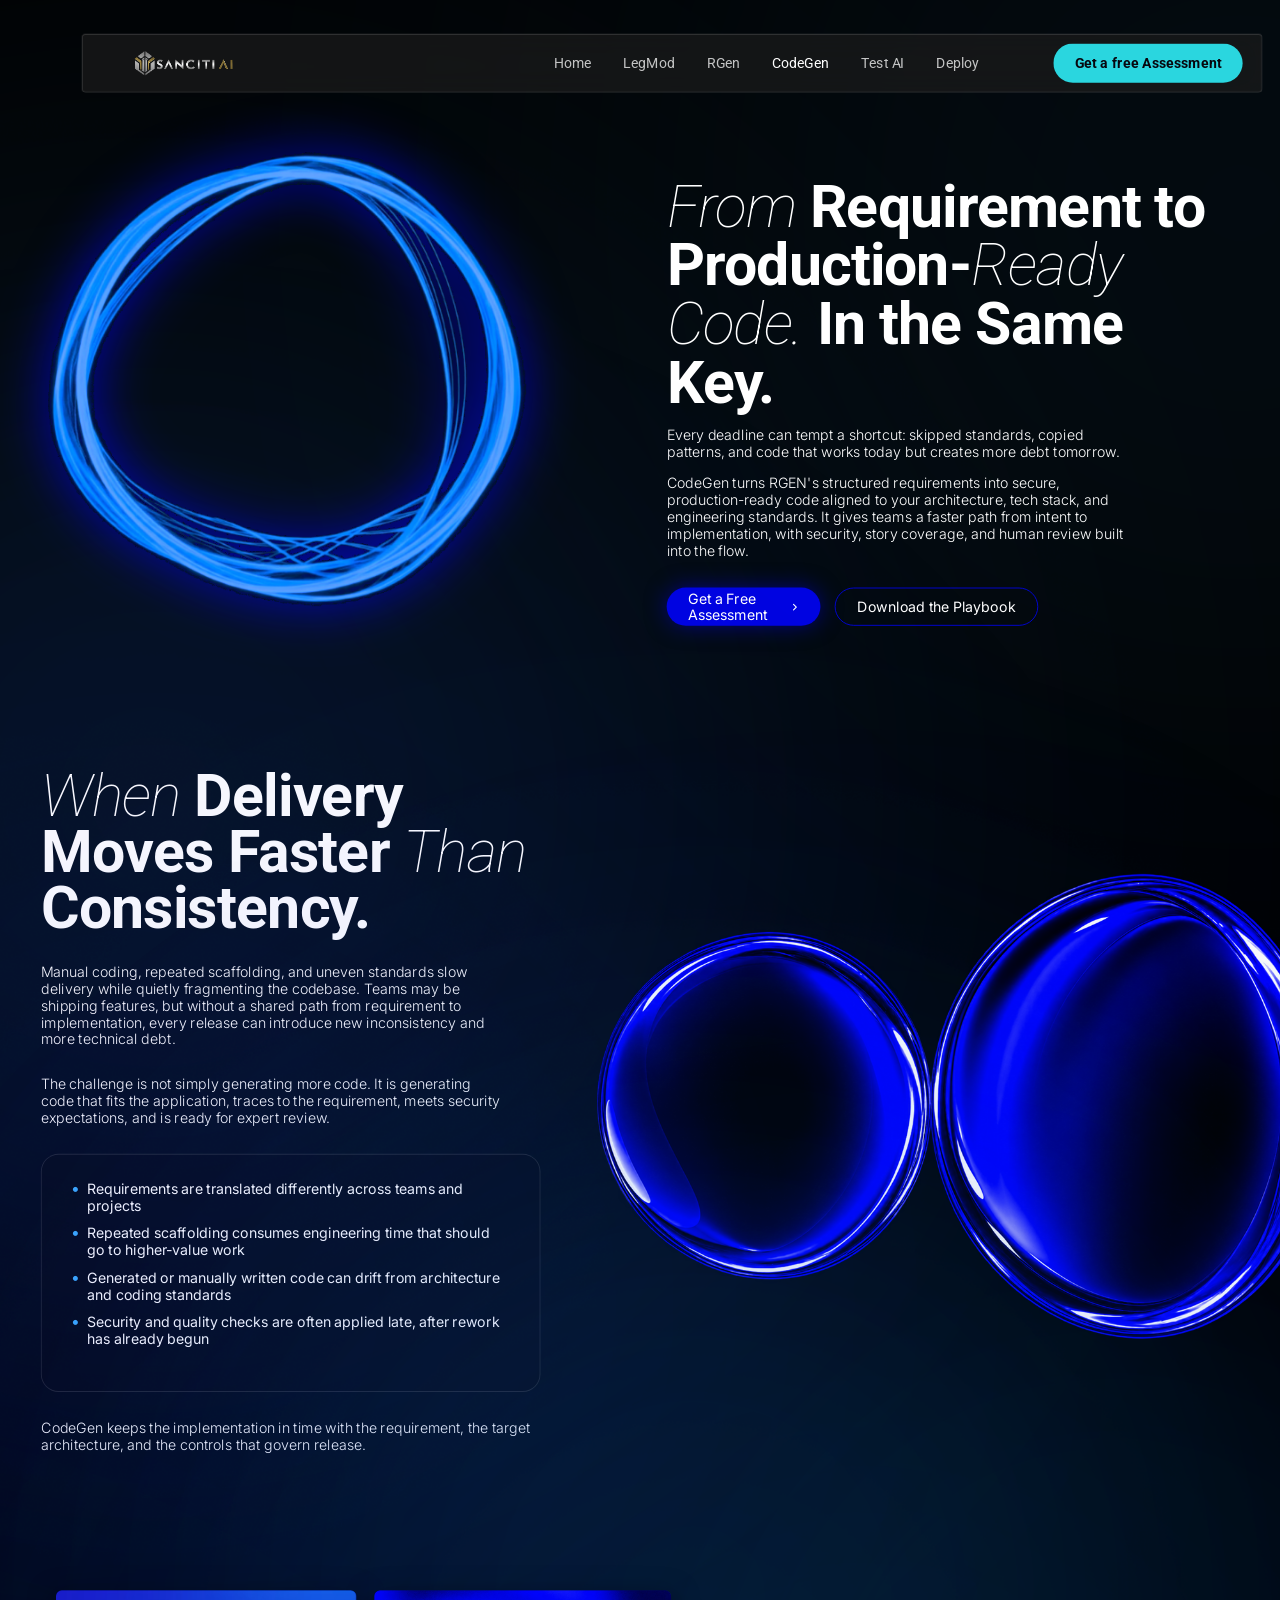
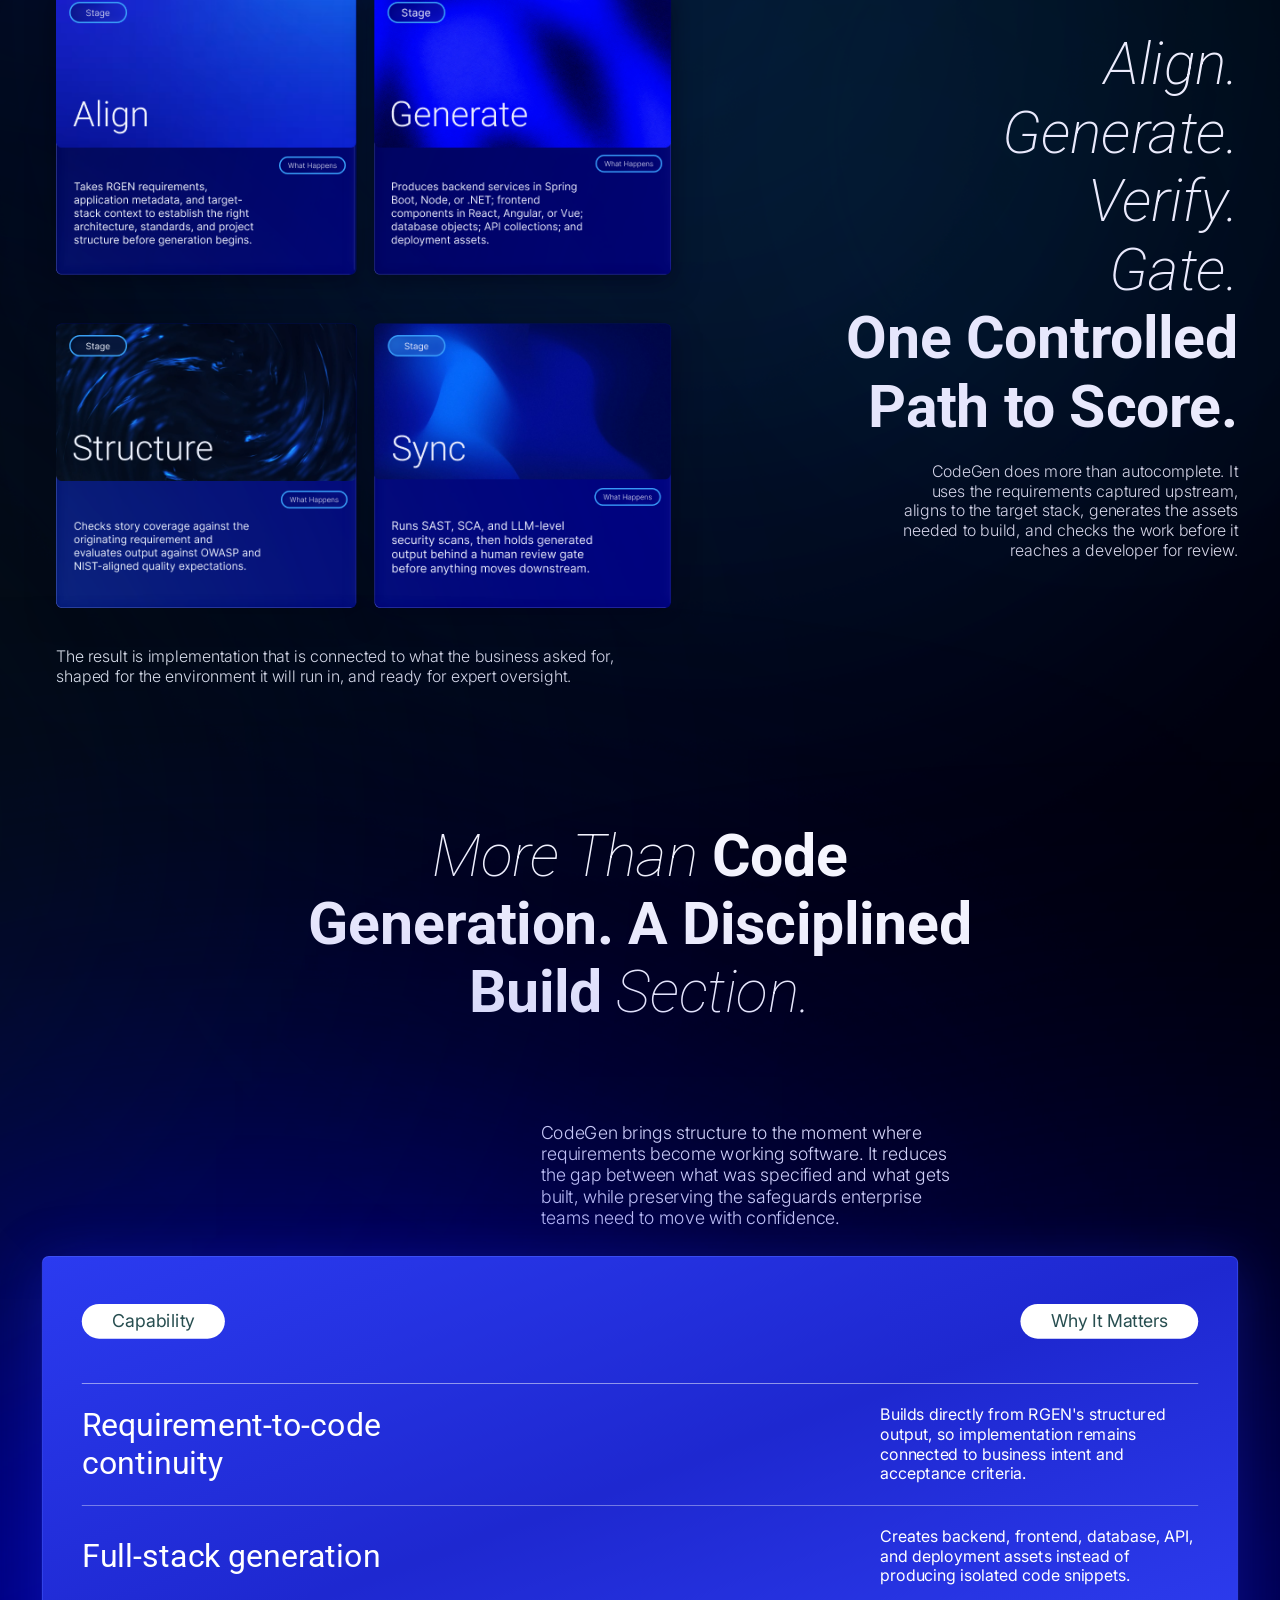
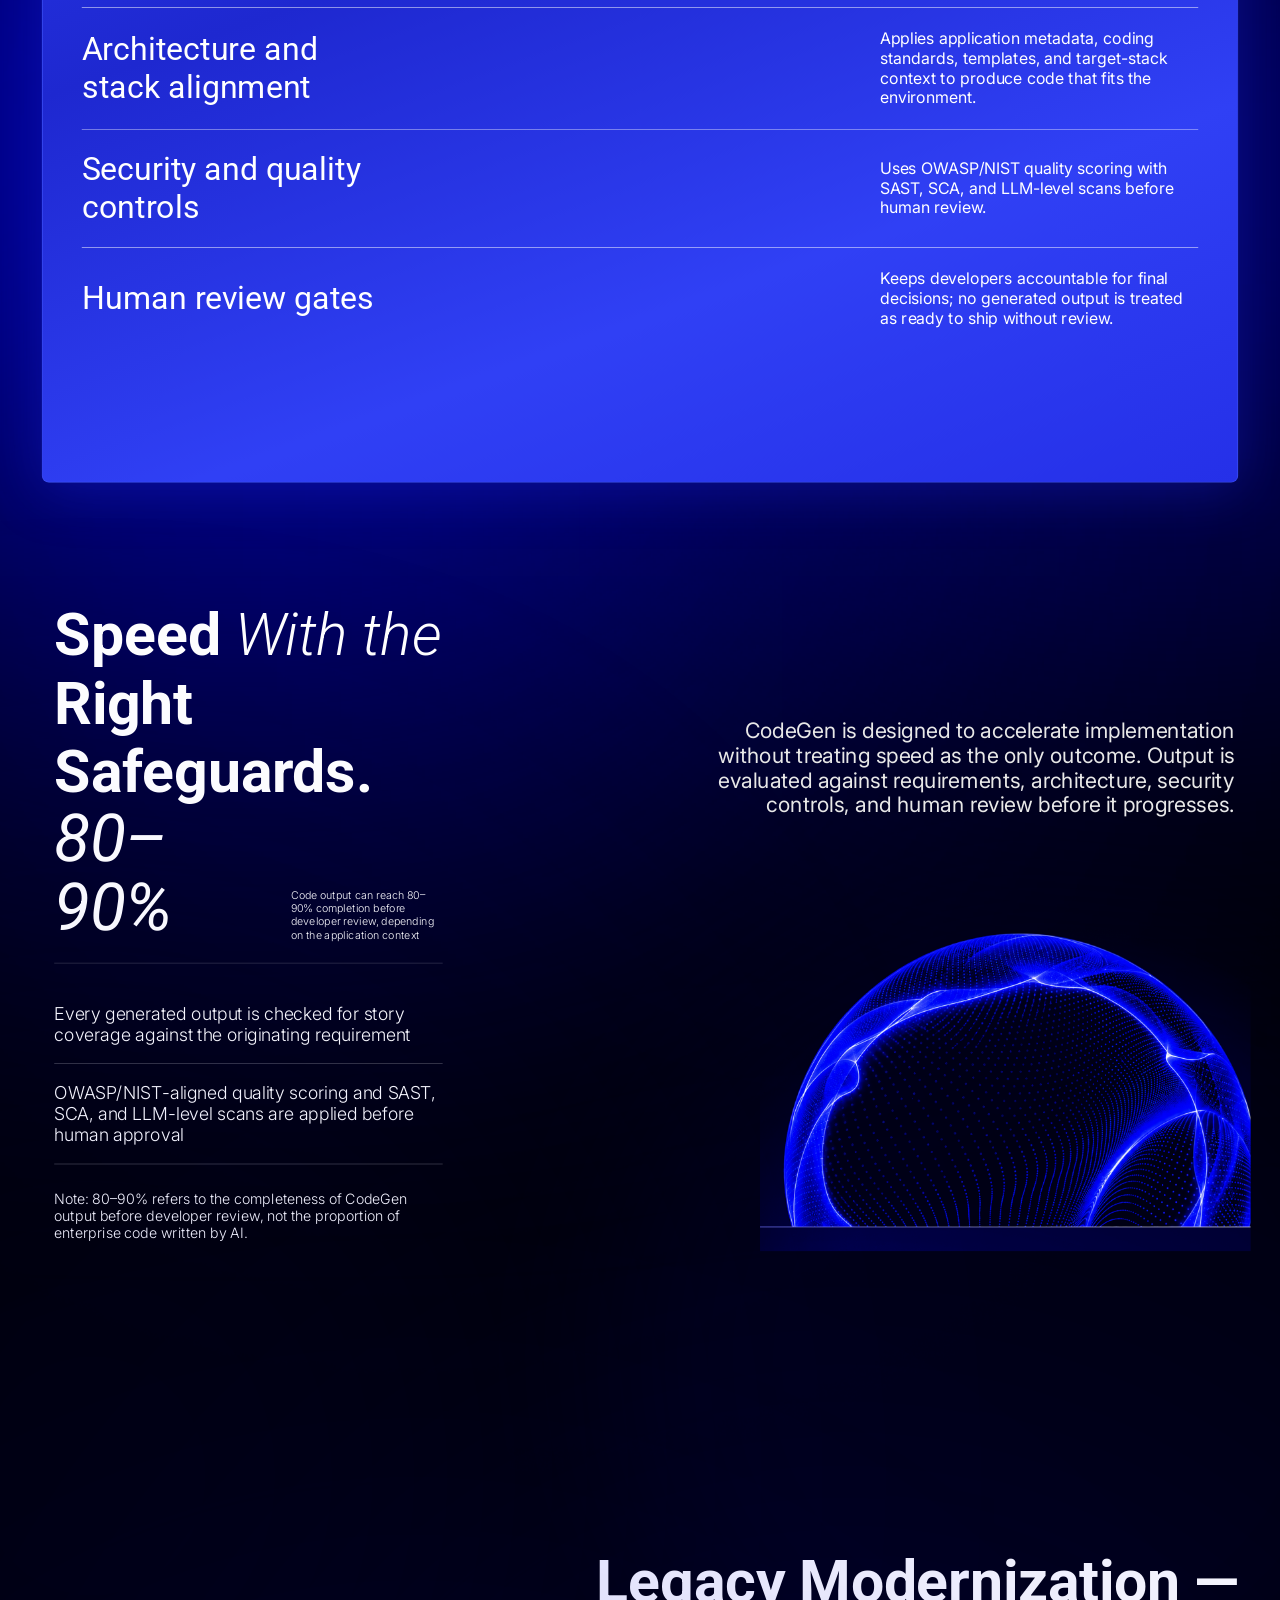
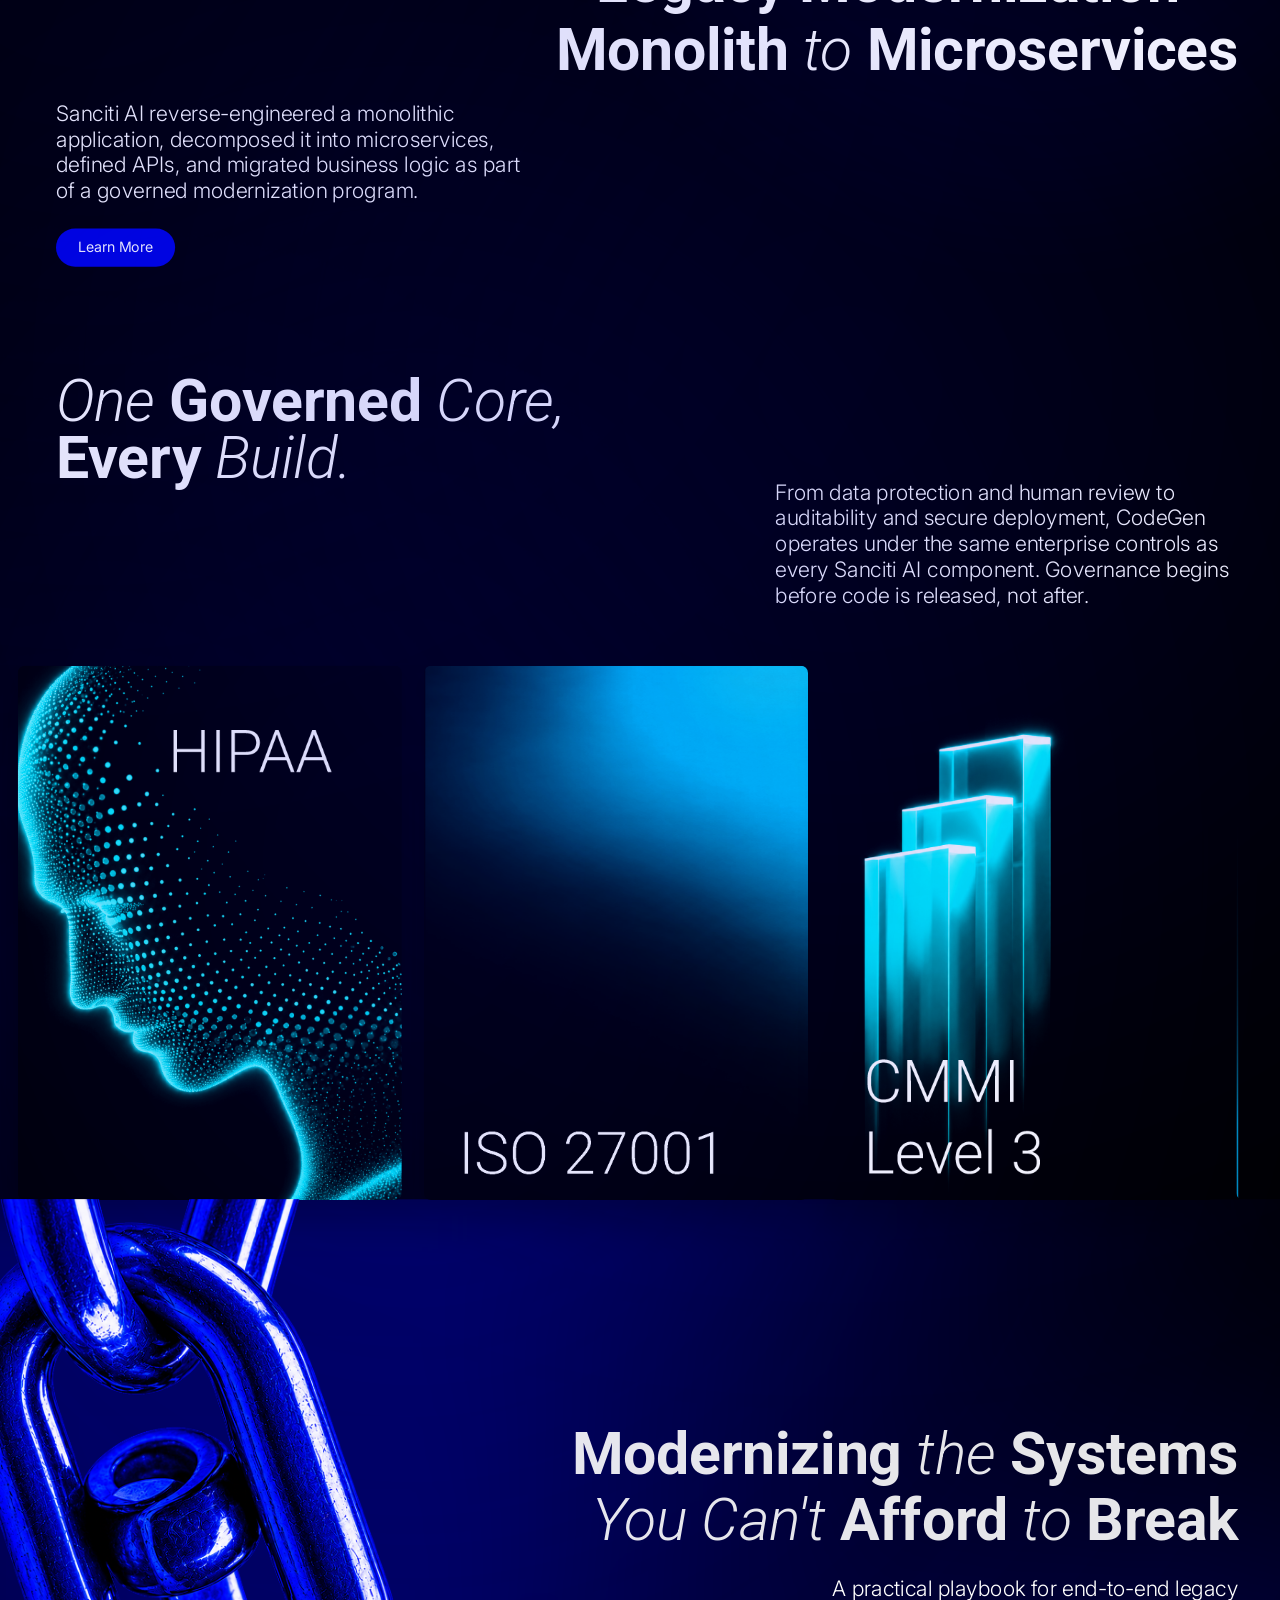
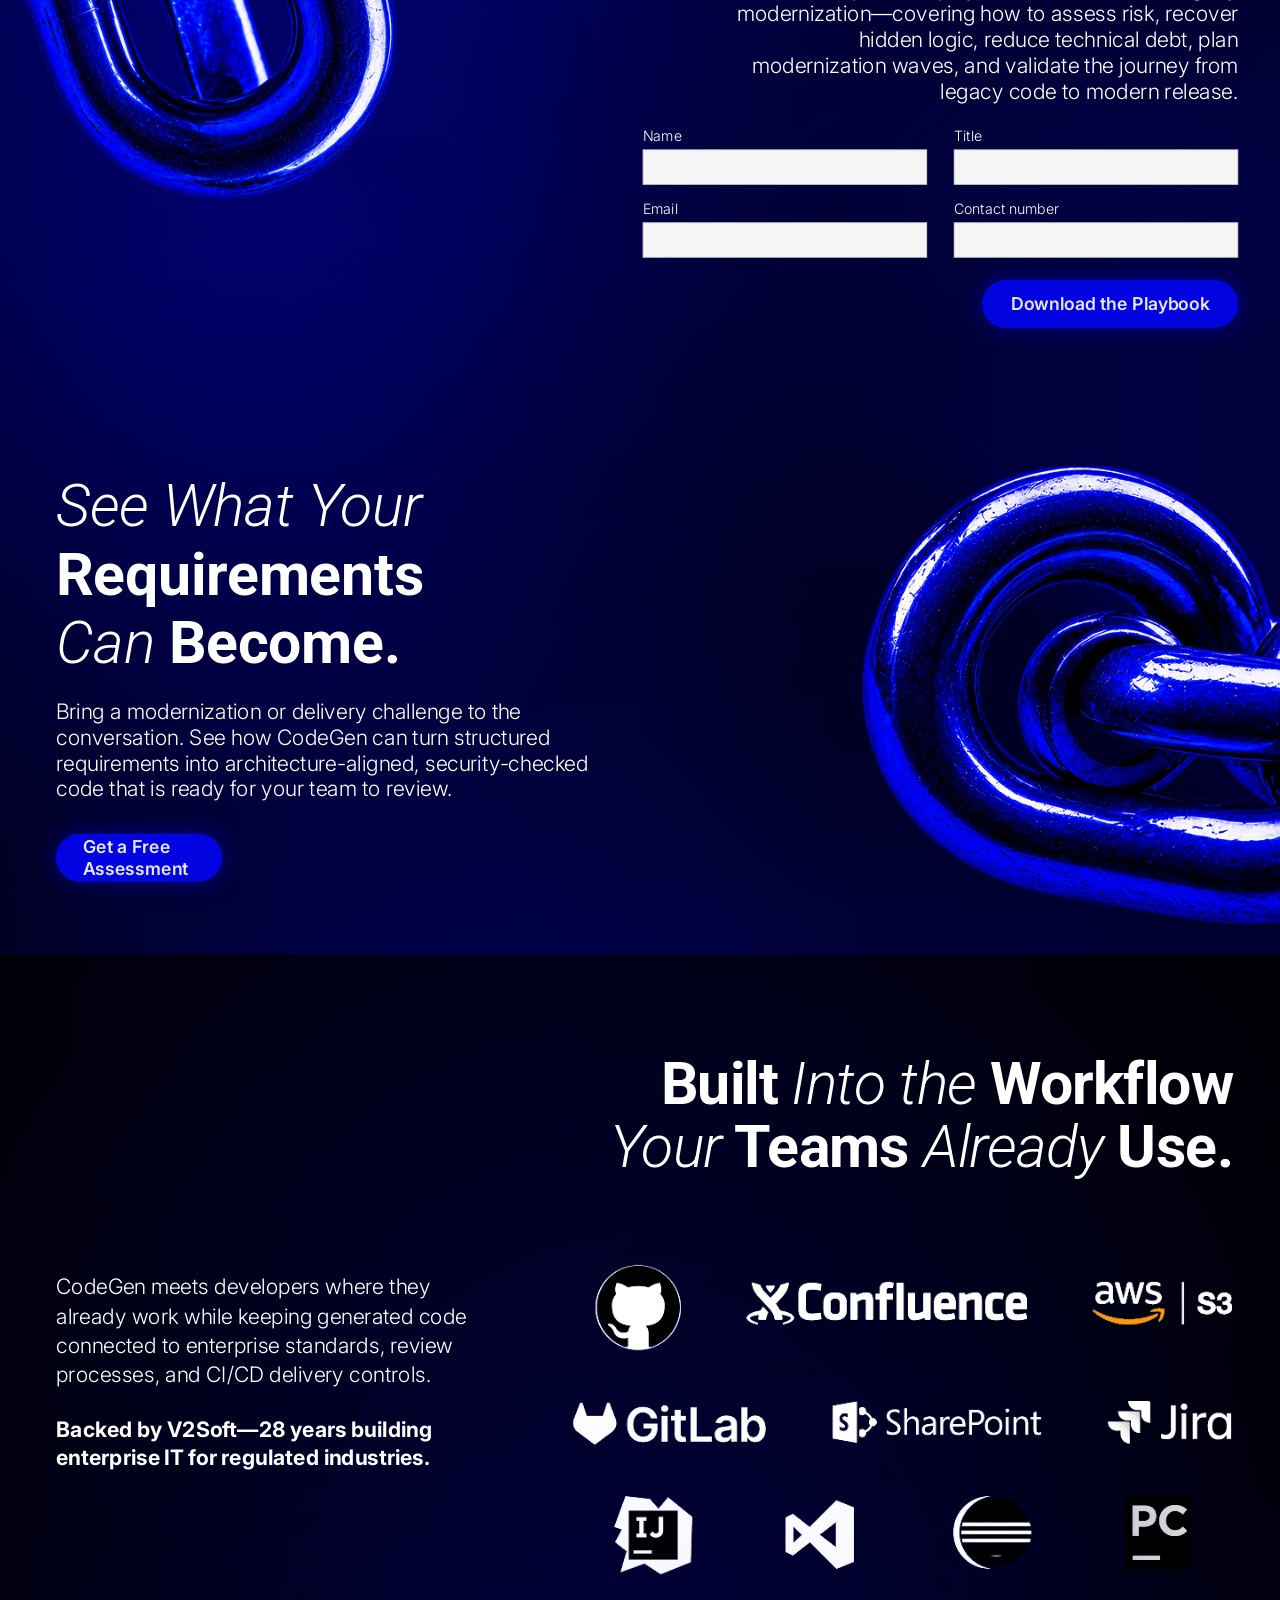
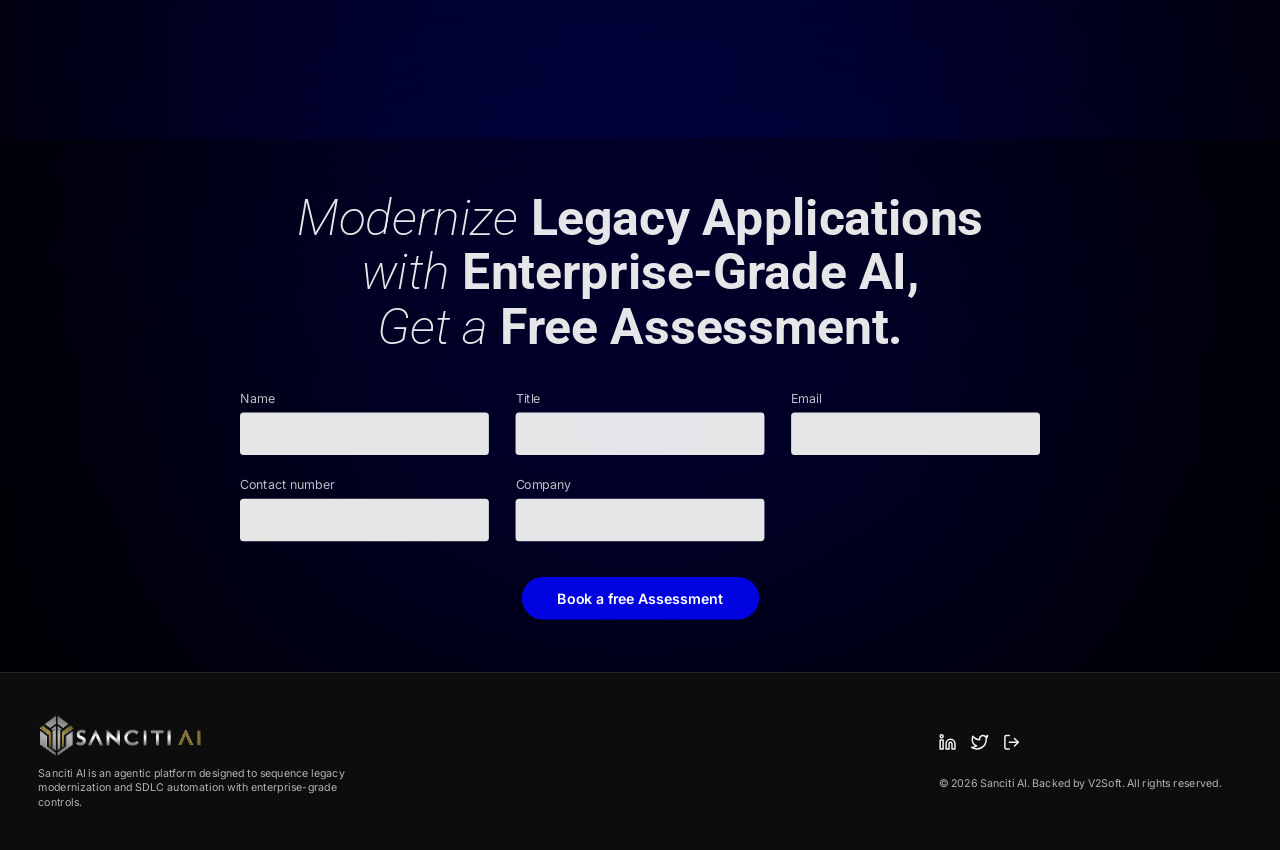
==== commit 947716a5: "fix: apply proportional nav alignment and exact 56px margin padding to 1440px stage pages" ====
--- a/codegen.html
+++ b/codegen.html
@@ -37,7 +37,7 @@
       <div class="cg-ambient-glow" style="position:absolute; width:1096px; height:1484px; left:171px; top:8286px; background:#0104E1; opacity:0.13; filter:blur(300px); pointer-events:none; z-index:1;"></div>
 
       <!-- ================= NAV ================= -->
-      <div class="abs desktop-nav" style="left:0; right:0; margin:0 auto; top:38px; width:1400px; height:66px; z-index:50;">
+      <div class="abs desktop-nav" style="left:0; right:0; margin:0 auto; top:38px; width:1328px; height:66px; z-index:50;">
         <div class="abs"
           style="left:0; top:0; width:100%; height:100%; background:rgba(30, 30, 30, 0.65); backdrop-filter:blur(16px); -webkit-backdrop-filter:blur(16px); border:1px solid rgba(255, 255, 255, 0.15); border-radius:4px;">
         </div>
@@ -47,7 +47,7 @@
             style="height:32px; width:auto; object-fit:contain;" />
         </a>
         <div class="abs font-disp desktop-nav-menu"
-          style="display:flex; align-items:center; left:560px; top:23px; width:600px; font-size:16px; gap:36px; color:#fff;">
+          style="display:flex; align-items:center; left:531px; top:23px; width:600px; font-size:16px; gap:36px; color:#fff;">
           <span class="nav-link" style="color:rgba(255,255,255,.75); cursor:pointer;" onclick="window.location.href='index.html';">Home</span>
           <span class="nav-link" style="color:rgba(255,255,255,.75); cursor:pointer;" onclick="window.location.href='legmod.html';">LegMod</span>
           <span class="nav-link" style="color:rgba(255,255,255,.75); cursor:pointer;" onclick="window.location.href='rgen.html';">RGen</span>
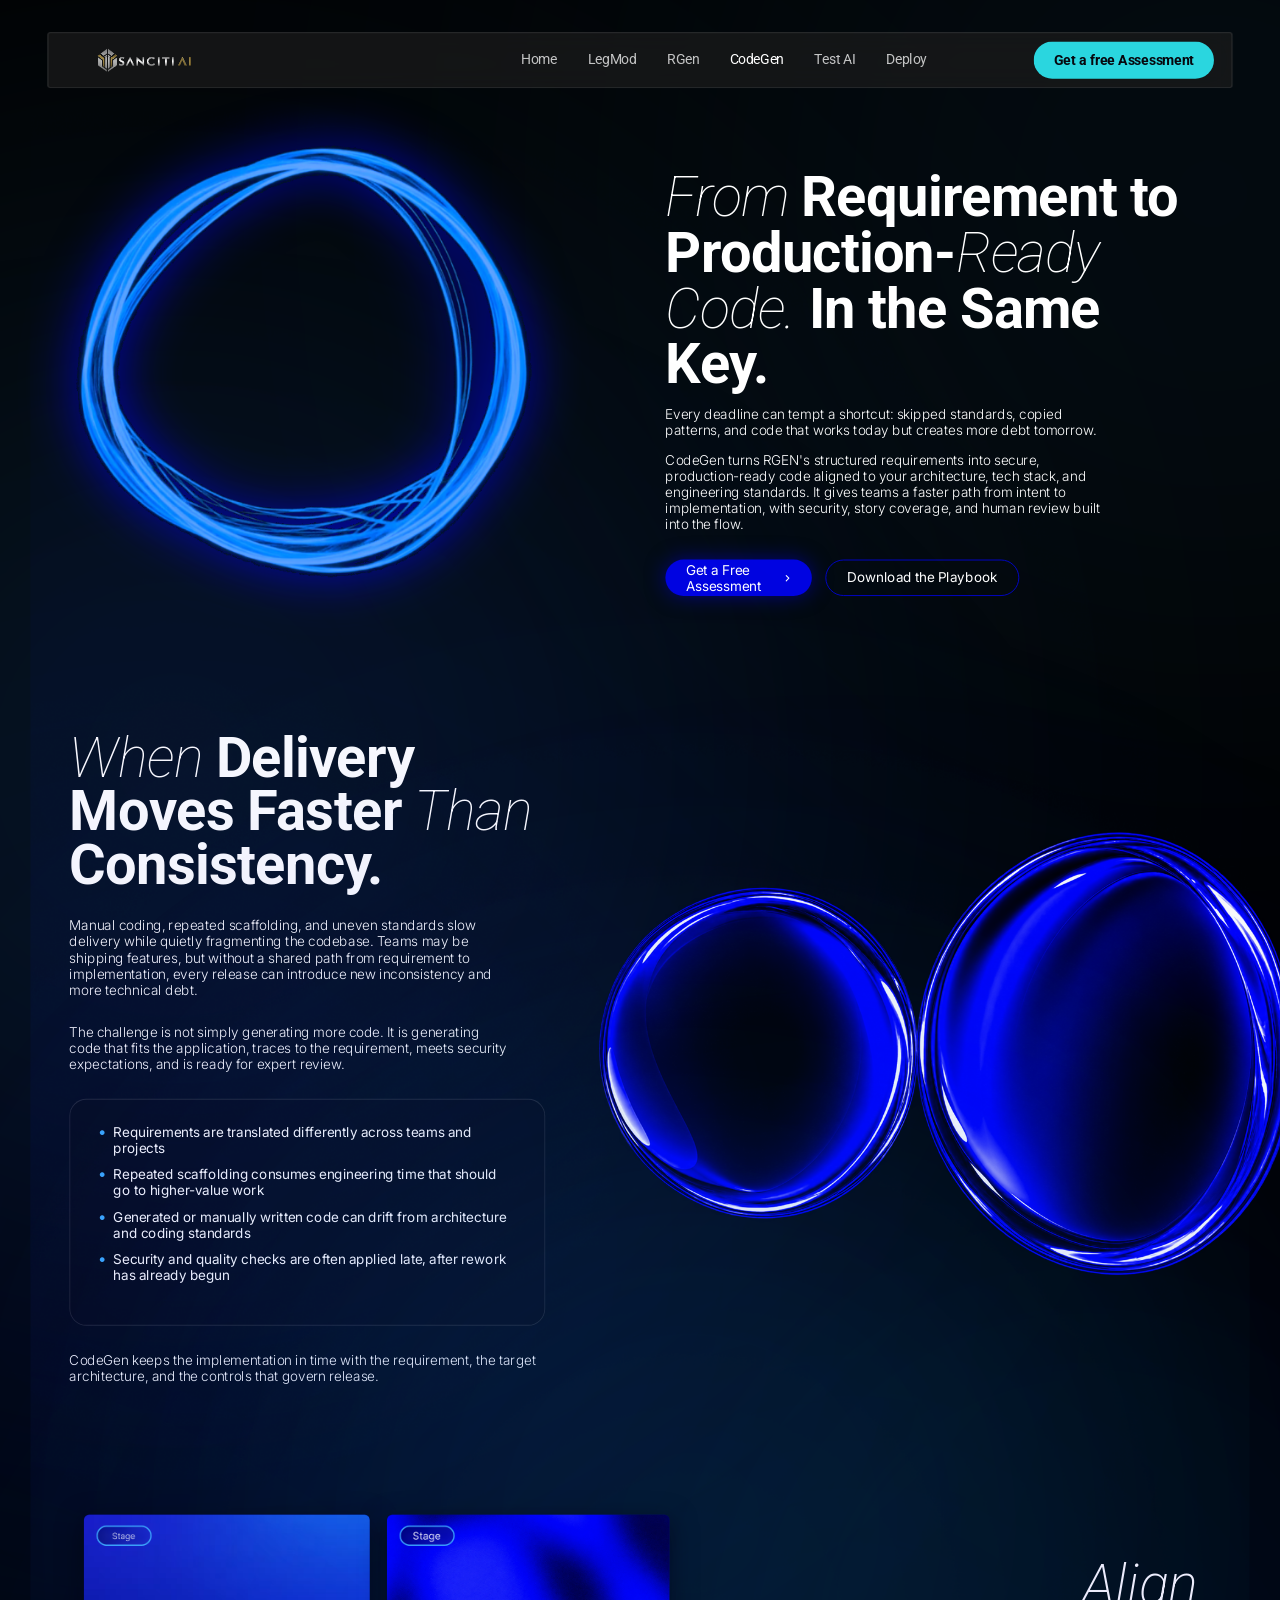
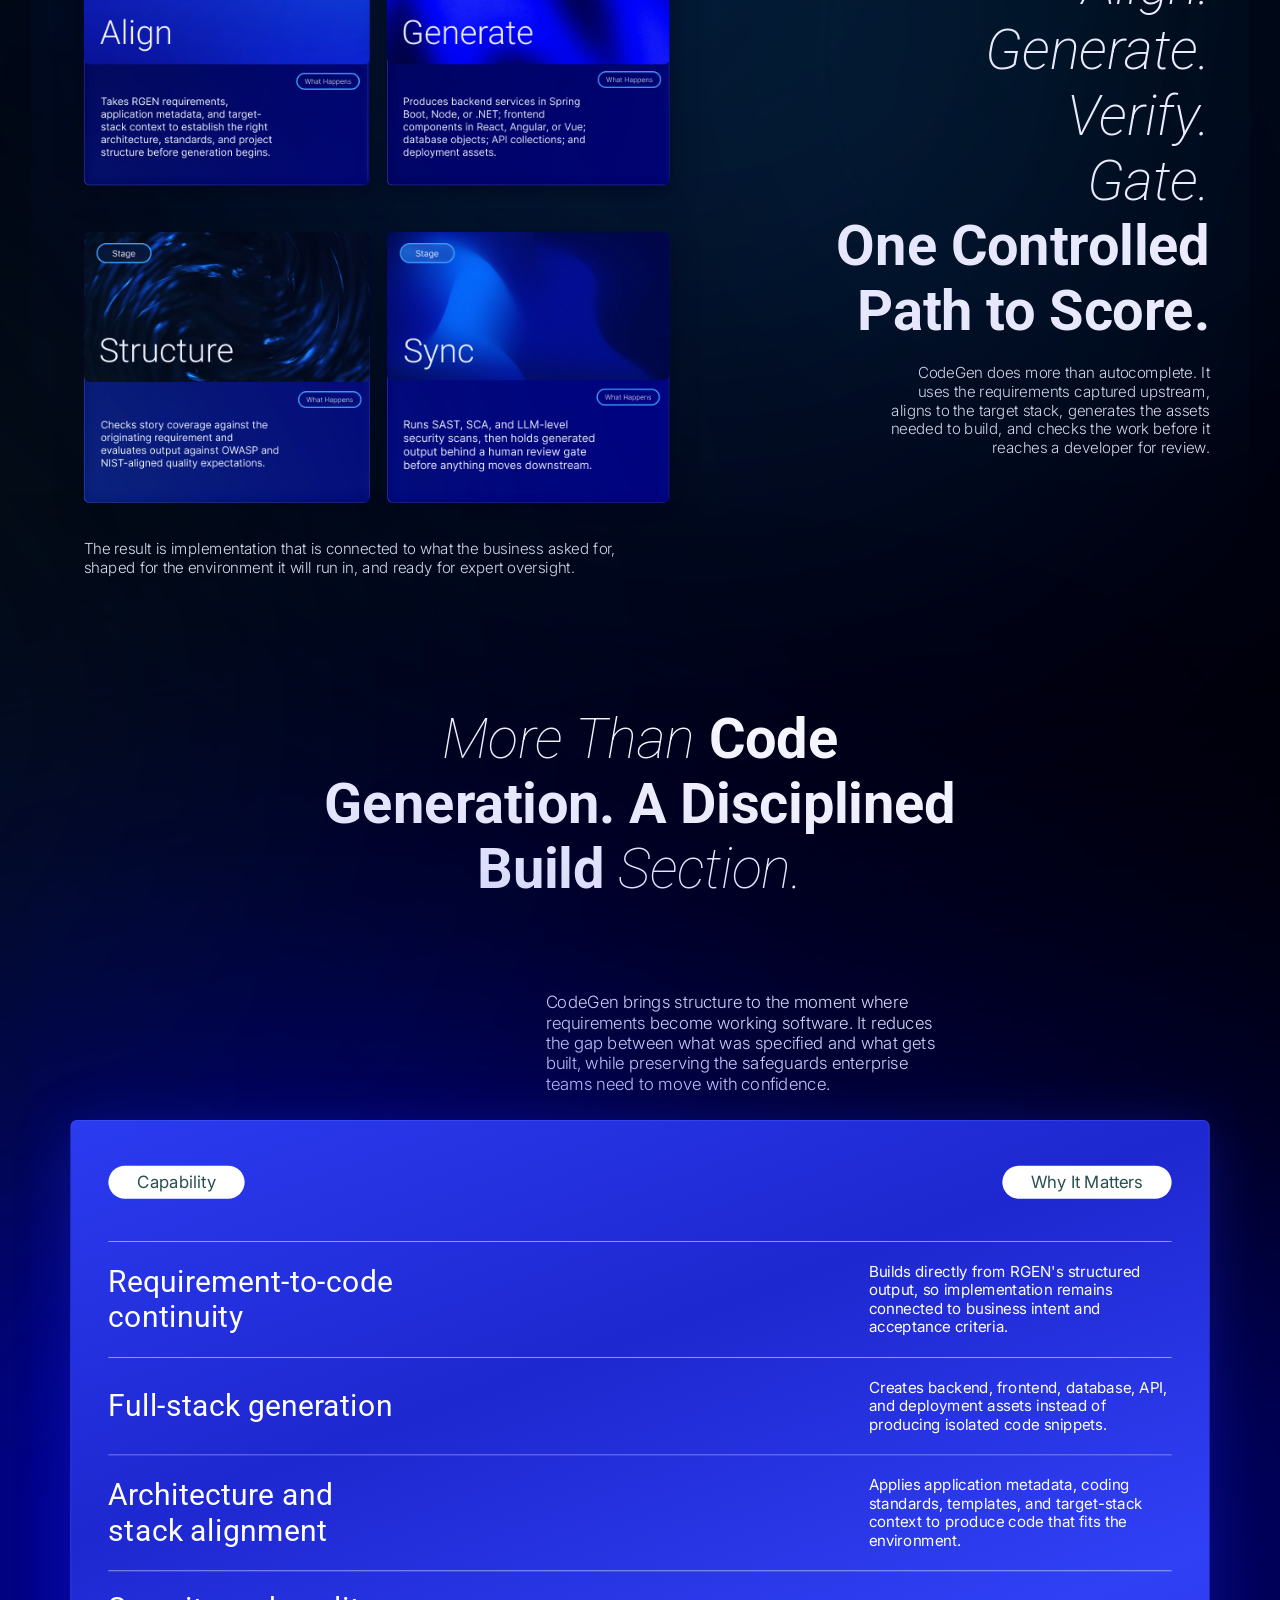
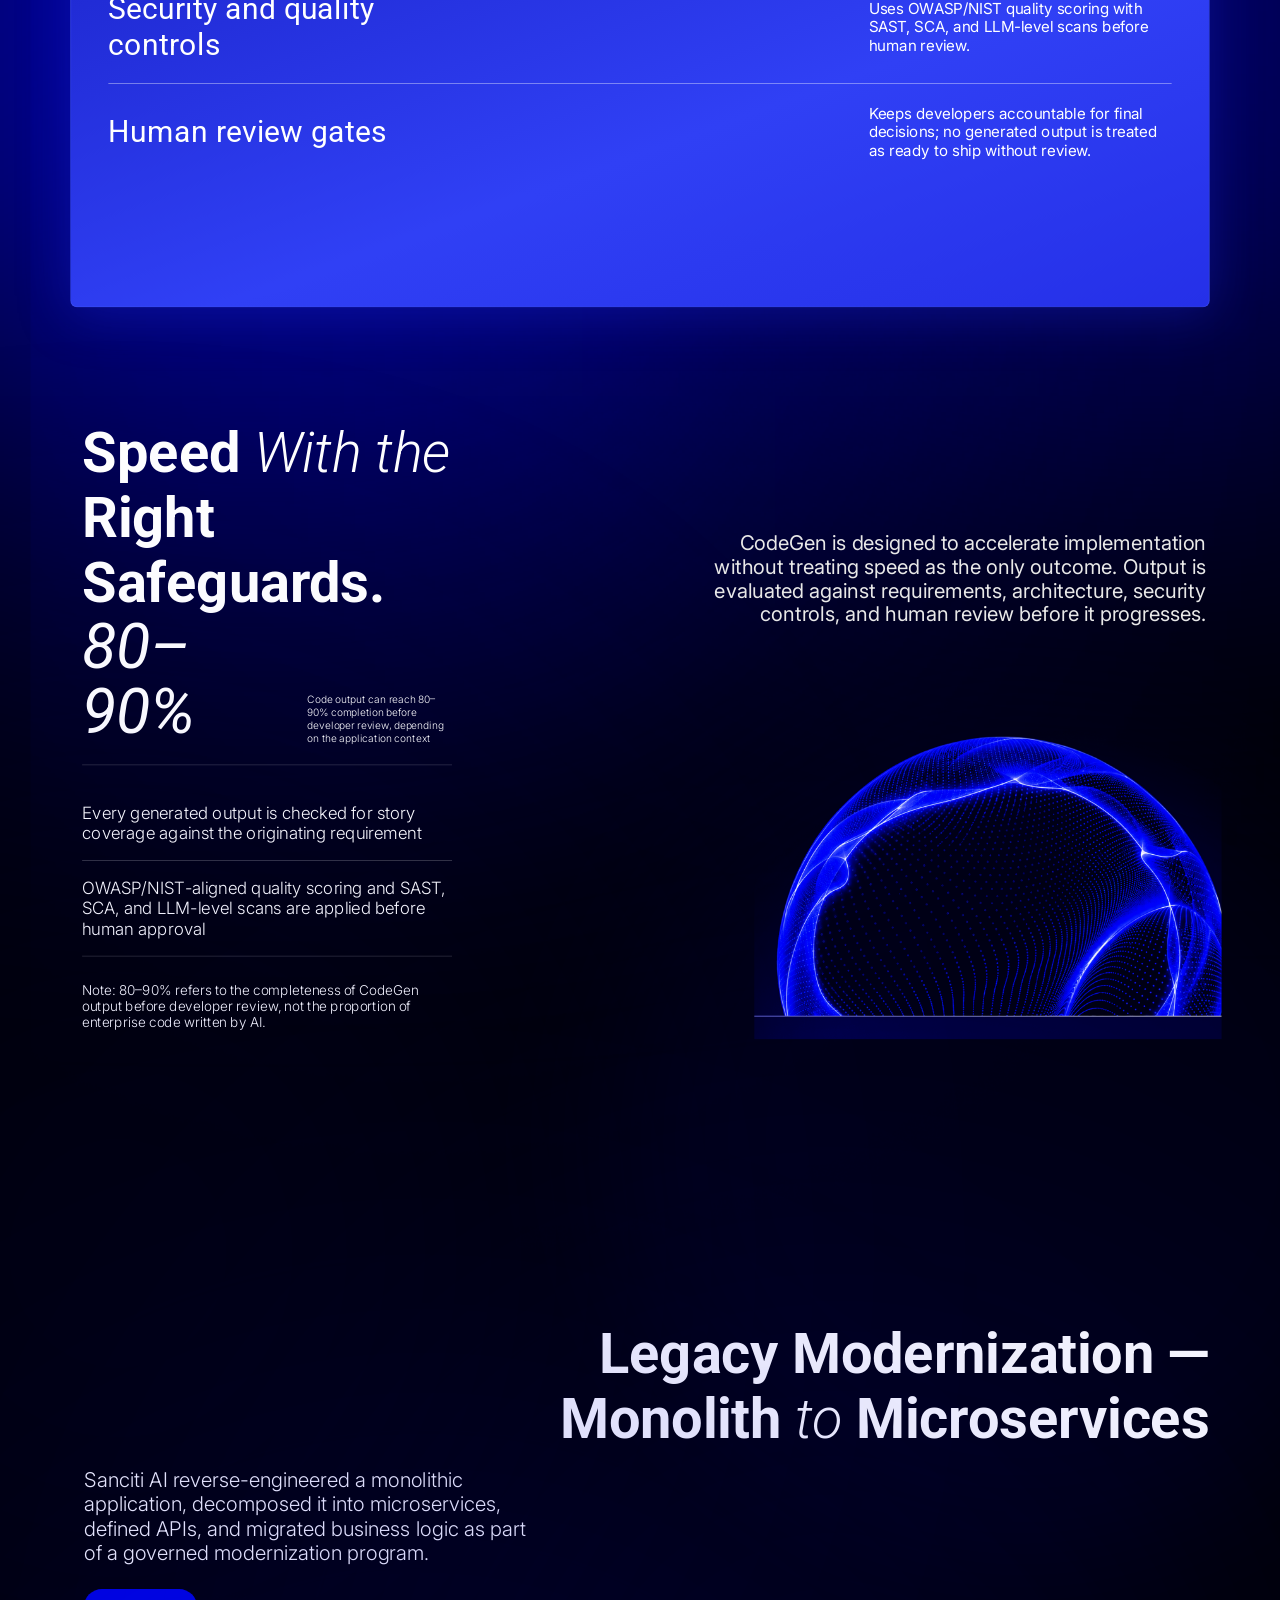
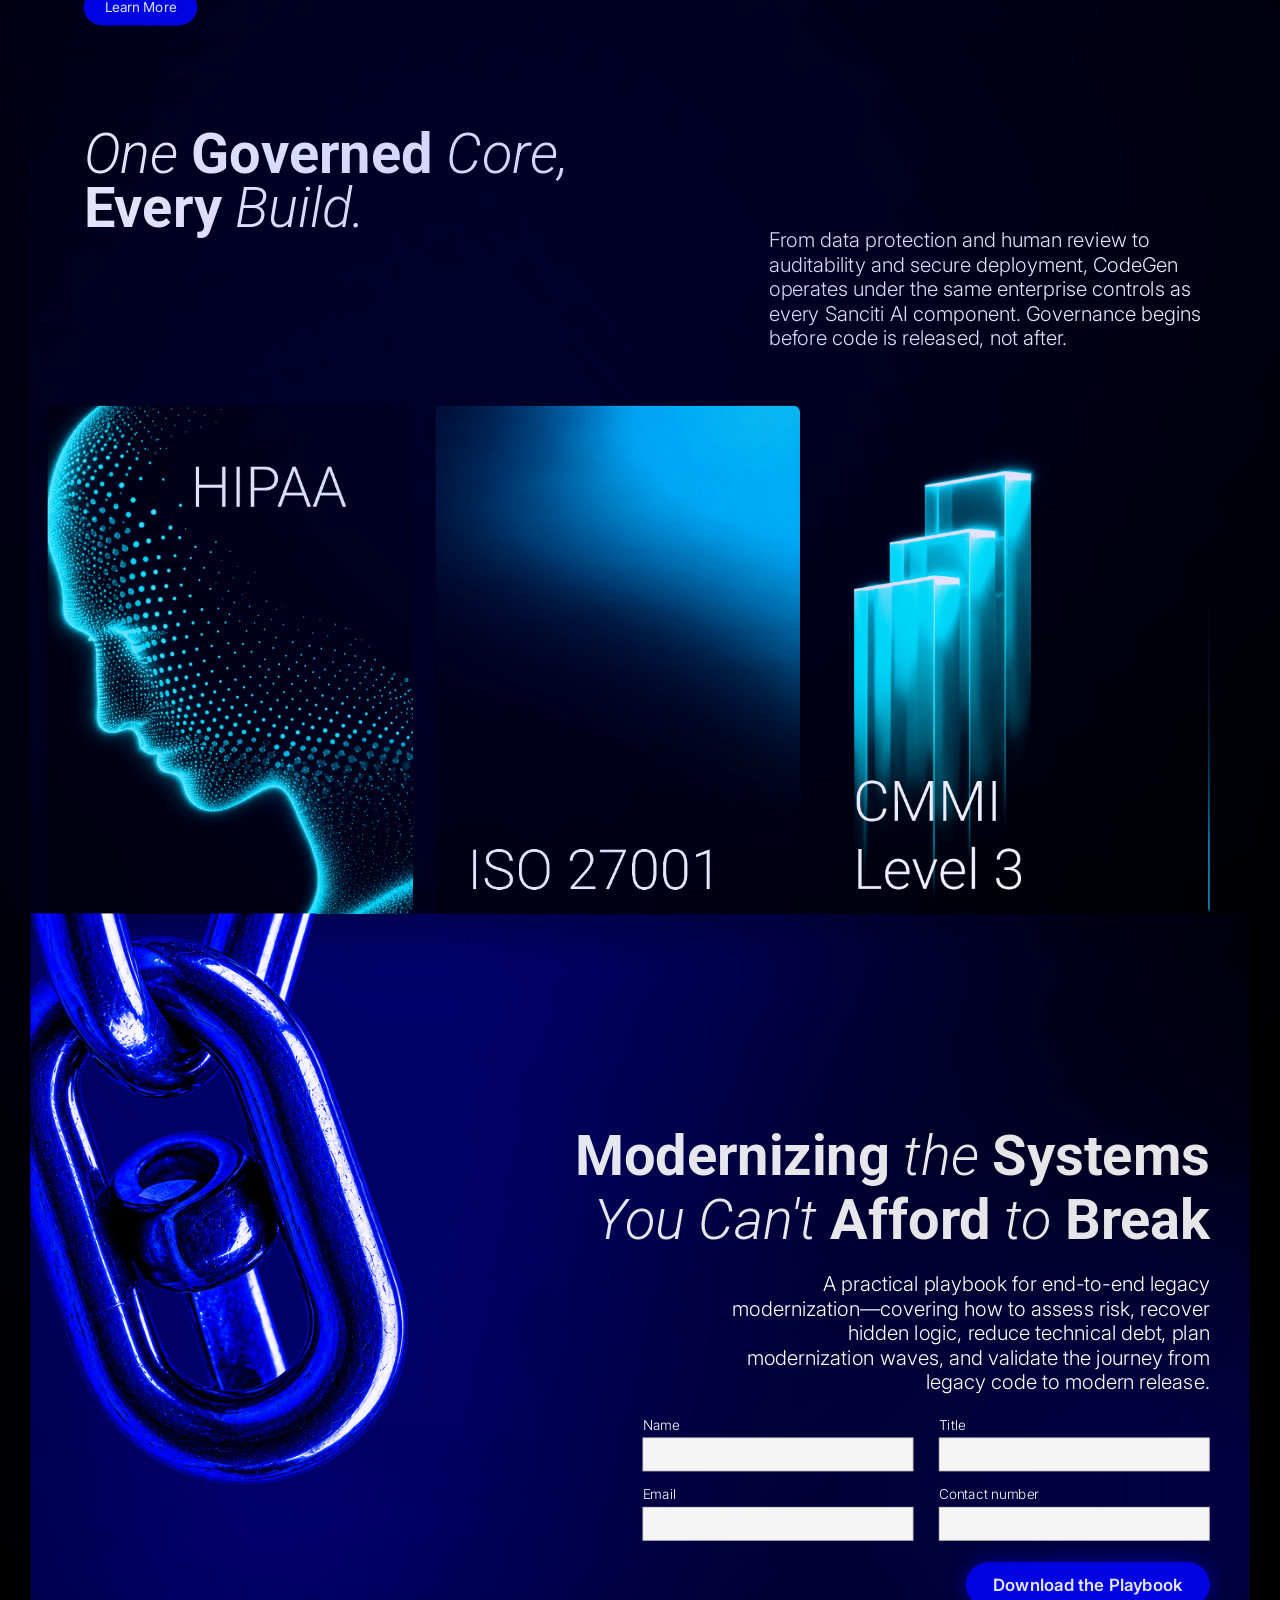
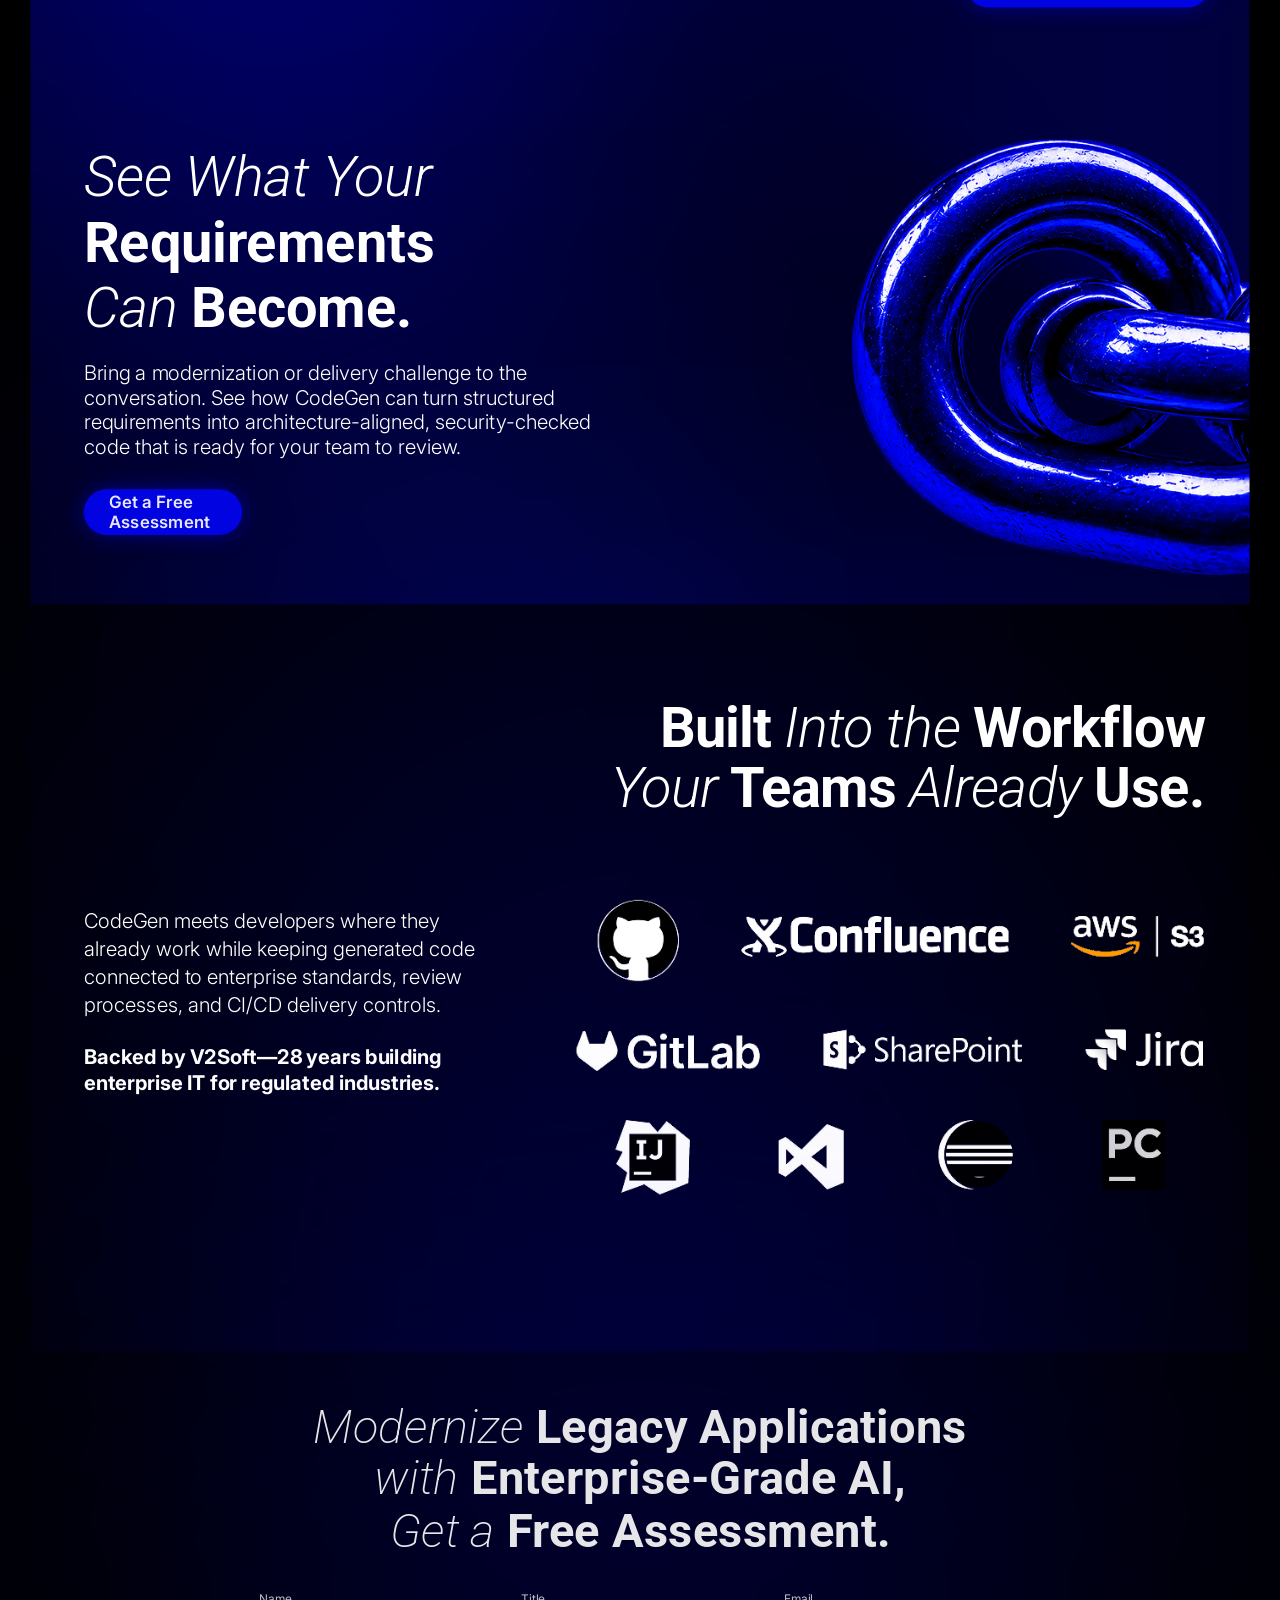
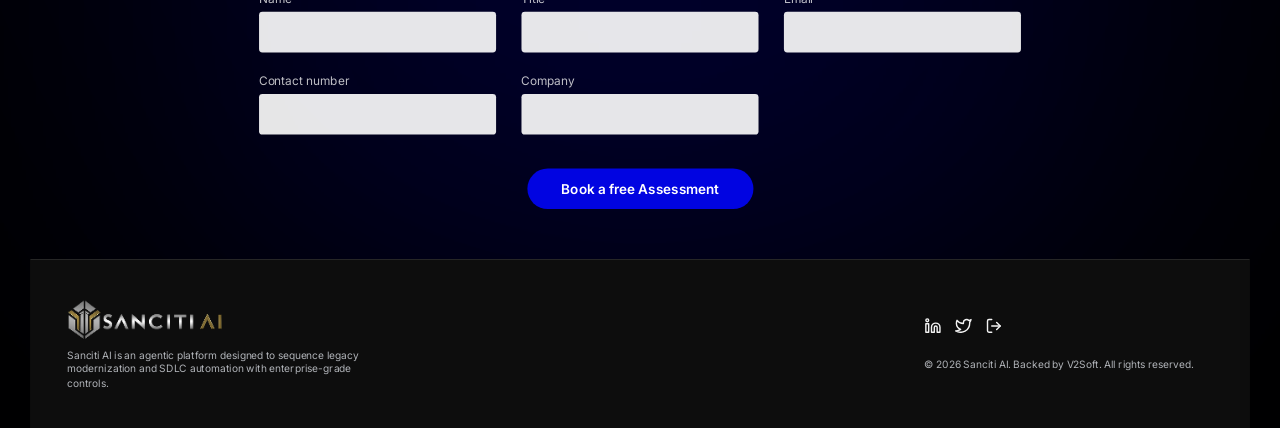
==== commit ecb94b6f: "fix: use exactly 1512px stage on all pages with 36px offset to perfectly match LegMod visual padding" ====
--- a/codegen.html
+++ b/codegen.html
@@ -19,7 +19,7 @@
 
   <!-- ================= SCALER FOR DESKTOP (1440px Figma Base Stage) ================= -->
   <div id="scaler">
-    <div id="stage" class="codegen-stage" data-width="1440" style="height: 9956px;">
+    <div id="stage" class="codegen-stage" data-width="1512" style="height: 9956px;">
 
       <!-- ================= AMBIENT GLOW RASTER OVERLAYS (User-provided Figma PNGs) ================= -->
       <img class="cg-glow-img" src="assets/img/CodeGen/ambient-glow (1).png" alt="" style="position:absolute; left:0; top:0; width:1440px; pointer-events:none; z-index:1; mix-blend-mode:screen; opacity:0.28;" />
@@ -37,7 +37,7 @@
       <div class="cg-ambient-glow" style="position:absolute; width:1096px; height:1484px; left:171px; top:8286px; background:#0104E1; opacity:0.13; filter:blur(300px); pointer-events:none; z-index:1;"></div>
 
       <!-- ================= NAV ================= -->
-      <div class="abs desktop-nav" style="left:0; right:0; margin:0 auto; top:38px; width:1328px; height:66px; z-index:50;">
+      <div class="abs desktop-nav" style="left:0; right:0; margin:0 auto; top:38px; width:1400px; height:66px; z-index:50;">
         <div class="abs"
           style="left:0; top:0; width:100%; height:100%; background:rgba(30, 30, 30, 0.65); backdrop-filter:blur(16px); -webkit-backdrop-filter:blur(16px); border:1px solid rgba(255, 255, 255, 0.15); border-radius:4px;">
         </div>
@@ -47,7 +47,7 @@
             style="height:32px; width:auto; object-fit:contain;" />
         </a>
         <div class="abs font-disp desktop-nav-menu"
-          style="display:flex; align-items:center; left:531px; top:23px; width:600px; font-size:16px; gap:36px; color:#fff;">
+          style="display:flex; align-items:center; left:560px; top:23px; width:600px; font-size:16px; gap:36px; color:#fff;">
           <span class="nav-link" style="color:rgba(255,255,255,.75); cursor:pointer;" onclick="window.location.href='index.html';">Home</span>
           <span class="nav-link" style="color:rgba(255,255,255,.75); cursor:pointer;" onclick="window.location.href='legmod.html';">LegMod</span>
           <span class="nav-link" style="color:rgba(255,255,255,.75); cursor:pointer;" onclick="window.location.href='rgen.html';">RGen</span>
--- a/assets/css/codegen.css
+++ b/assets/css/codegen.css
@@ -1303,3 +1303,10 @@
   justify-content: space-between;
   z-index: 50;
 }
+
+/* --- Dynamic Stage Centering Fix --- */
+.codegen-stage { width: 1512px !important; }
+.codegen-stage > * { transform: translateX(36px); }
+.codegen-stage > .desktop-nav,
+.codegen-stage > .mobile-header,
+.codegen-stage > .mobile-header-hidden { transform: none !important; }
